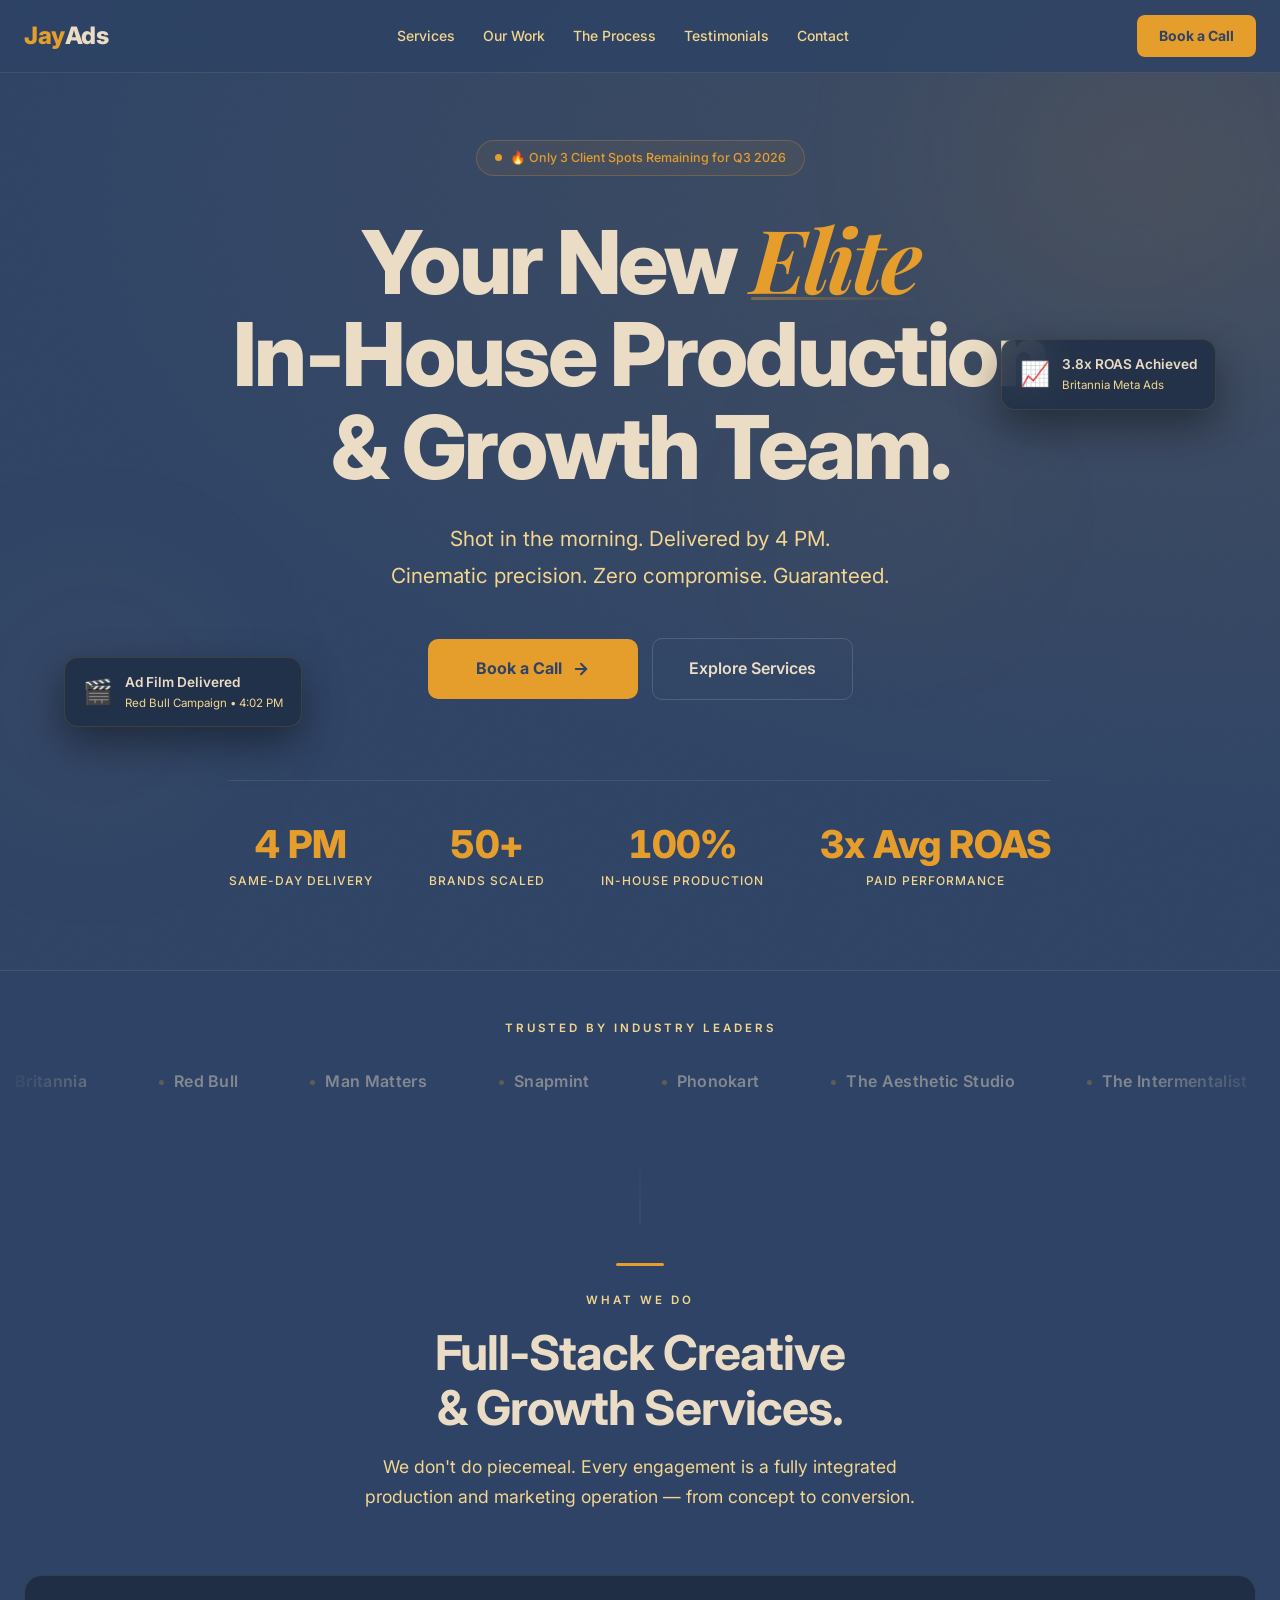
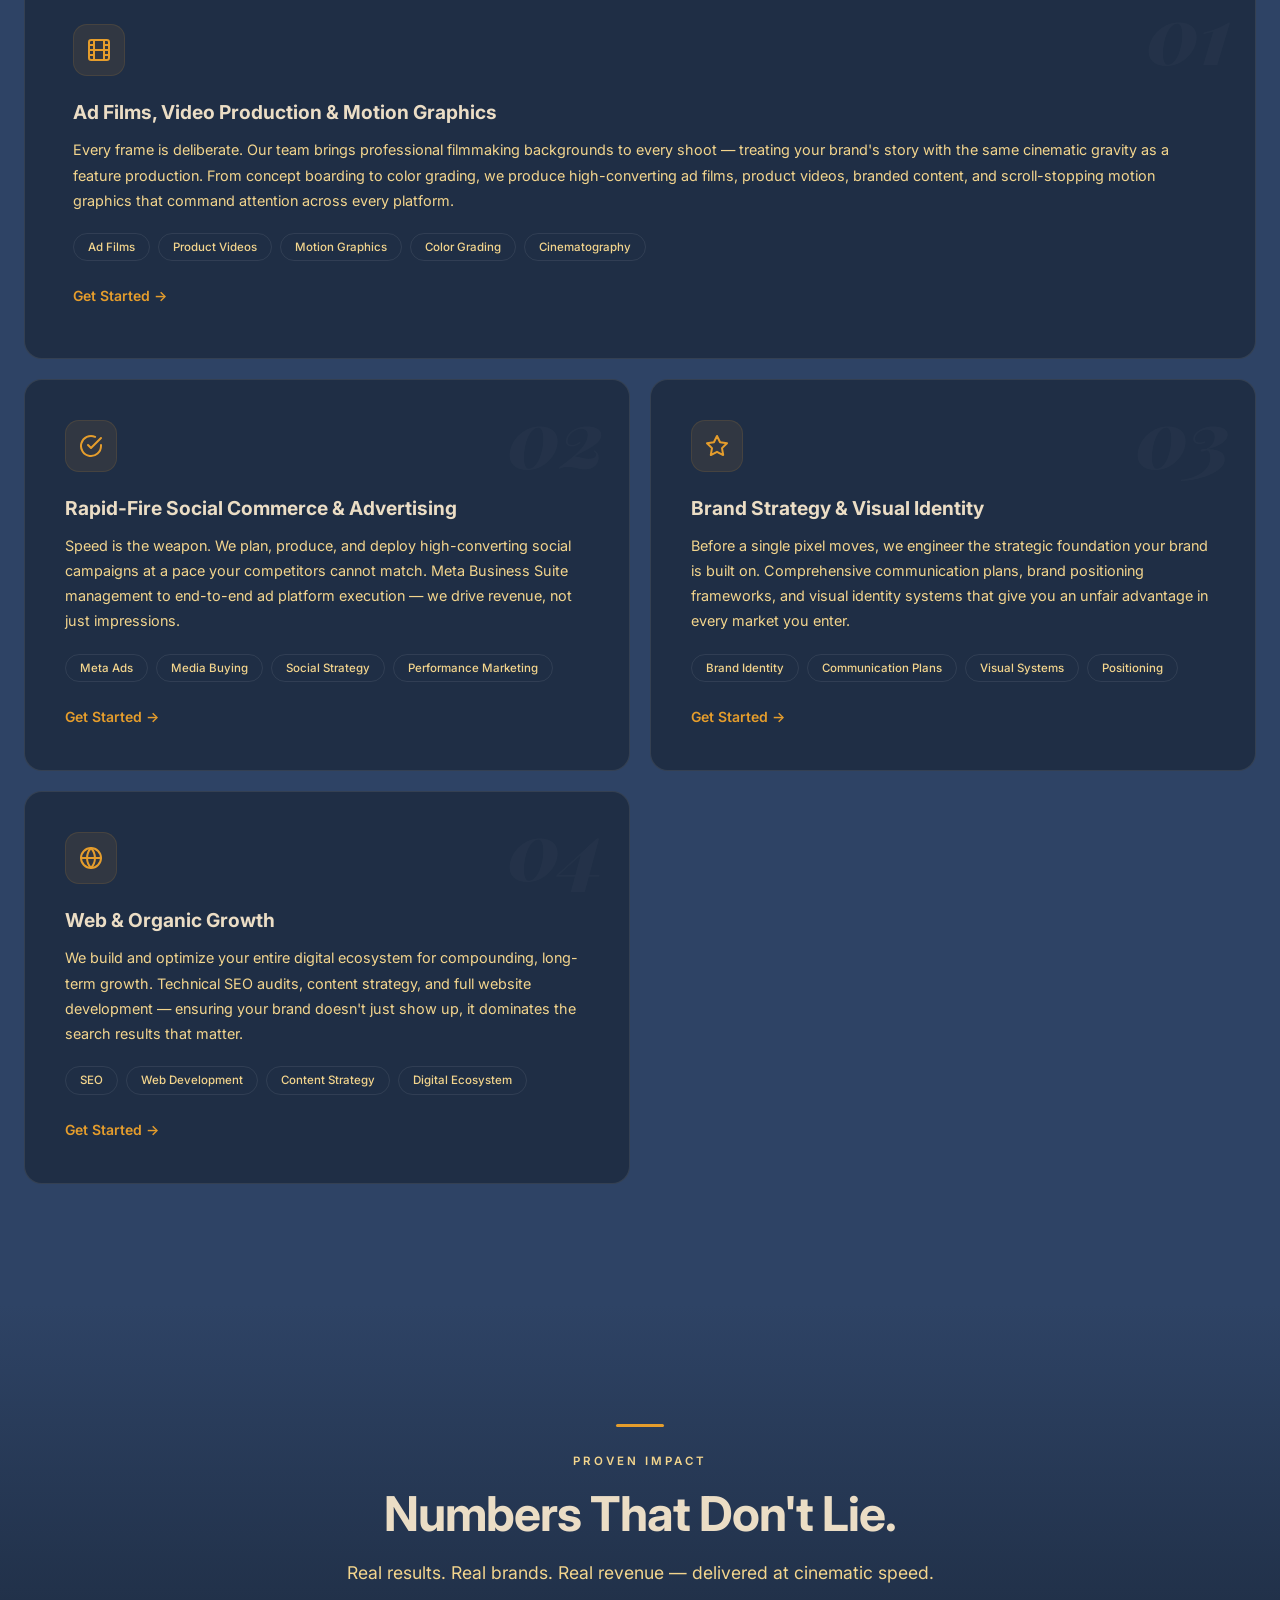
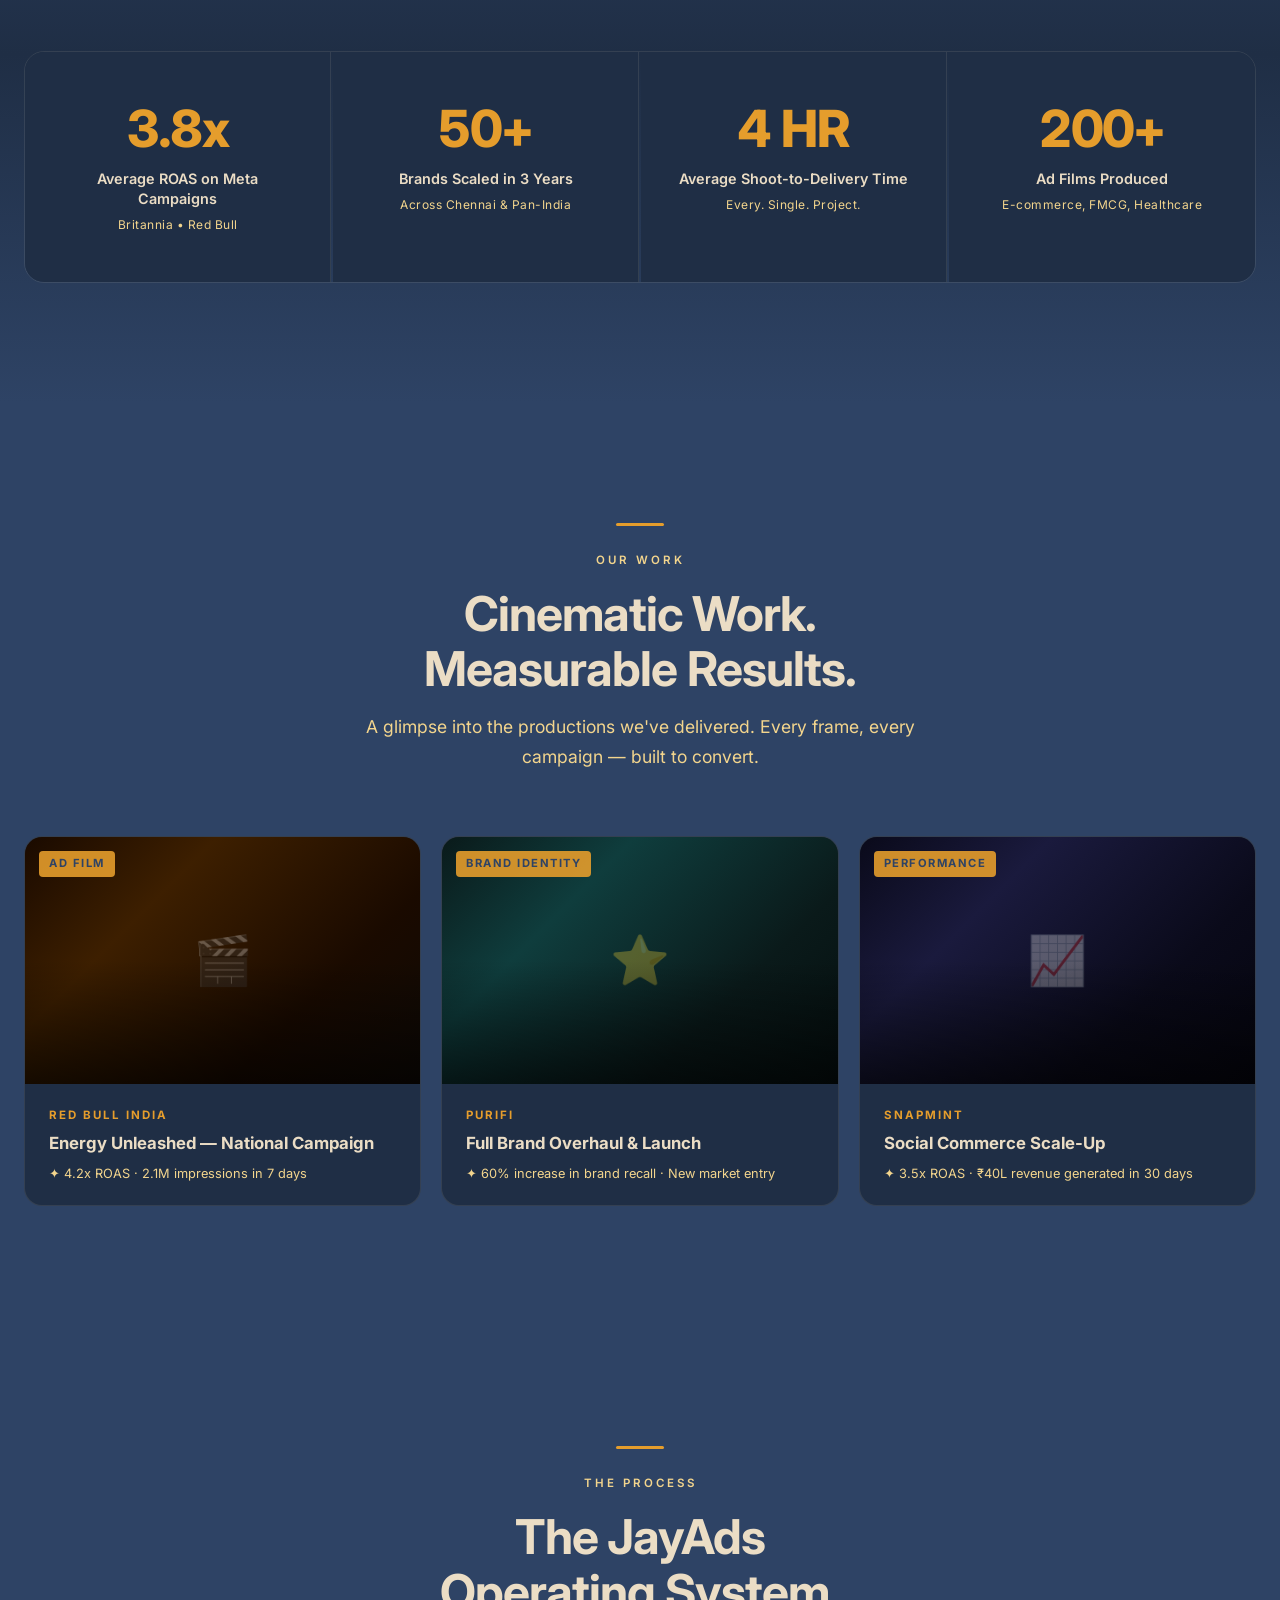
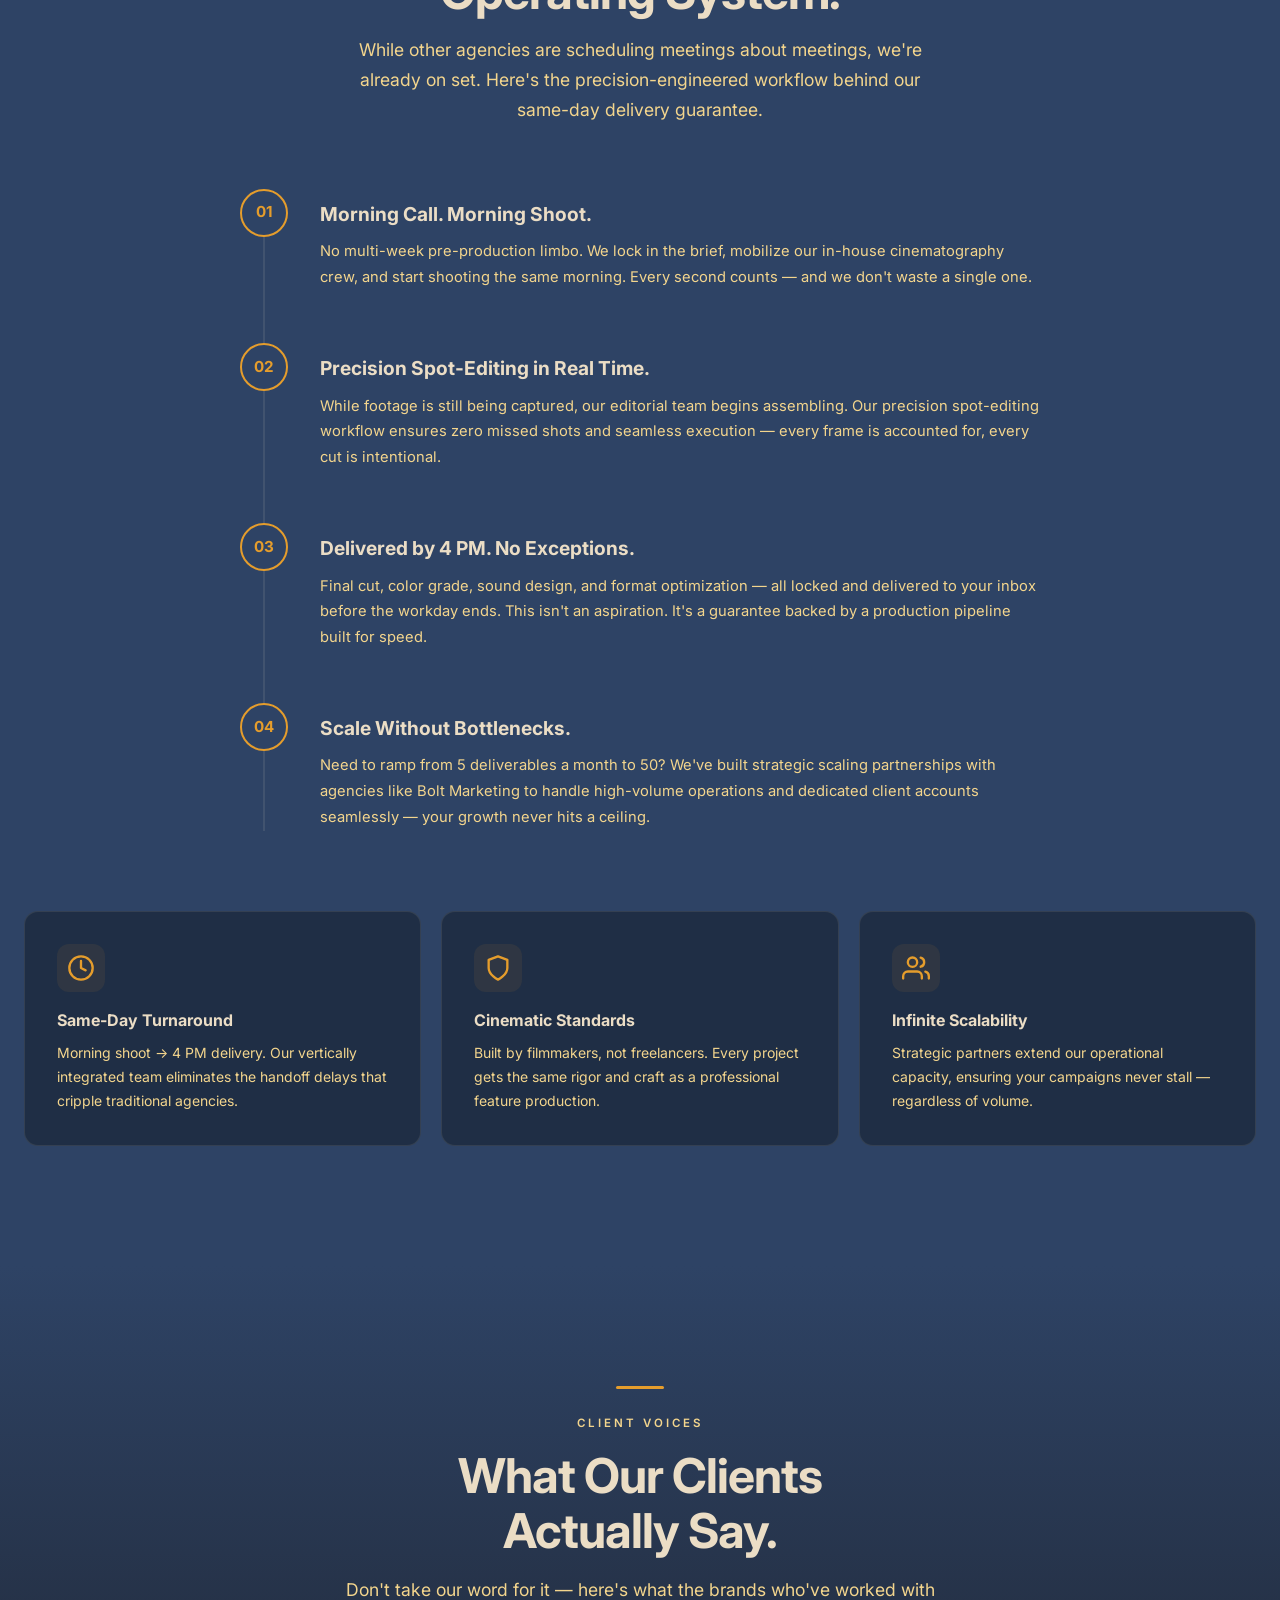
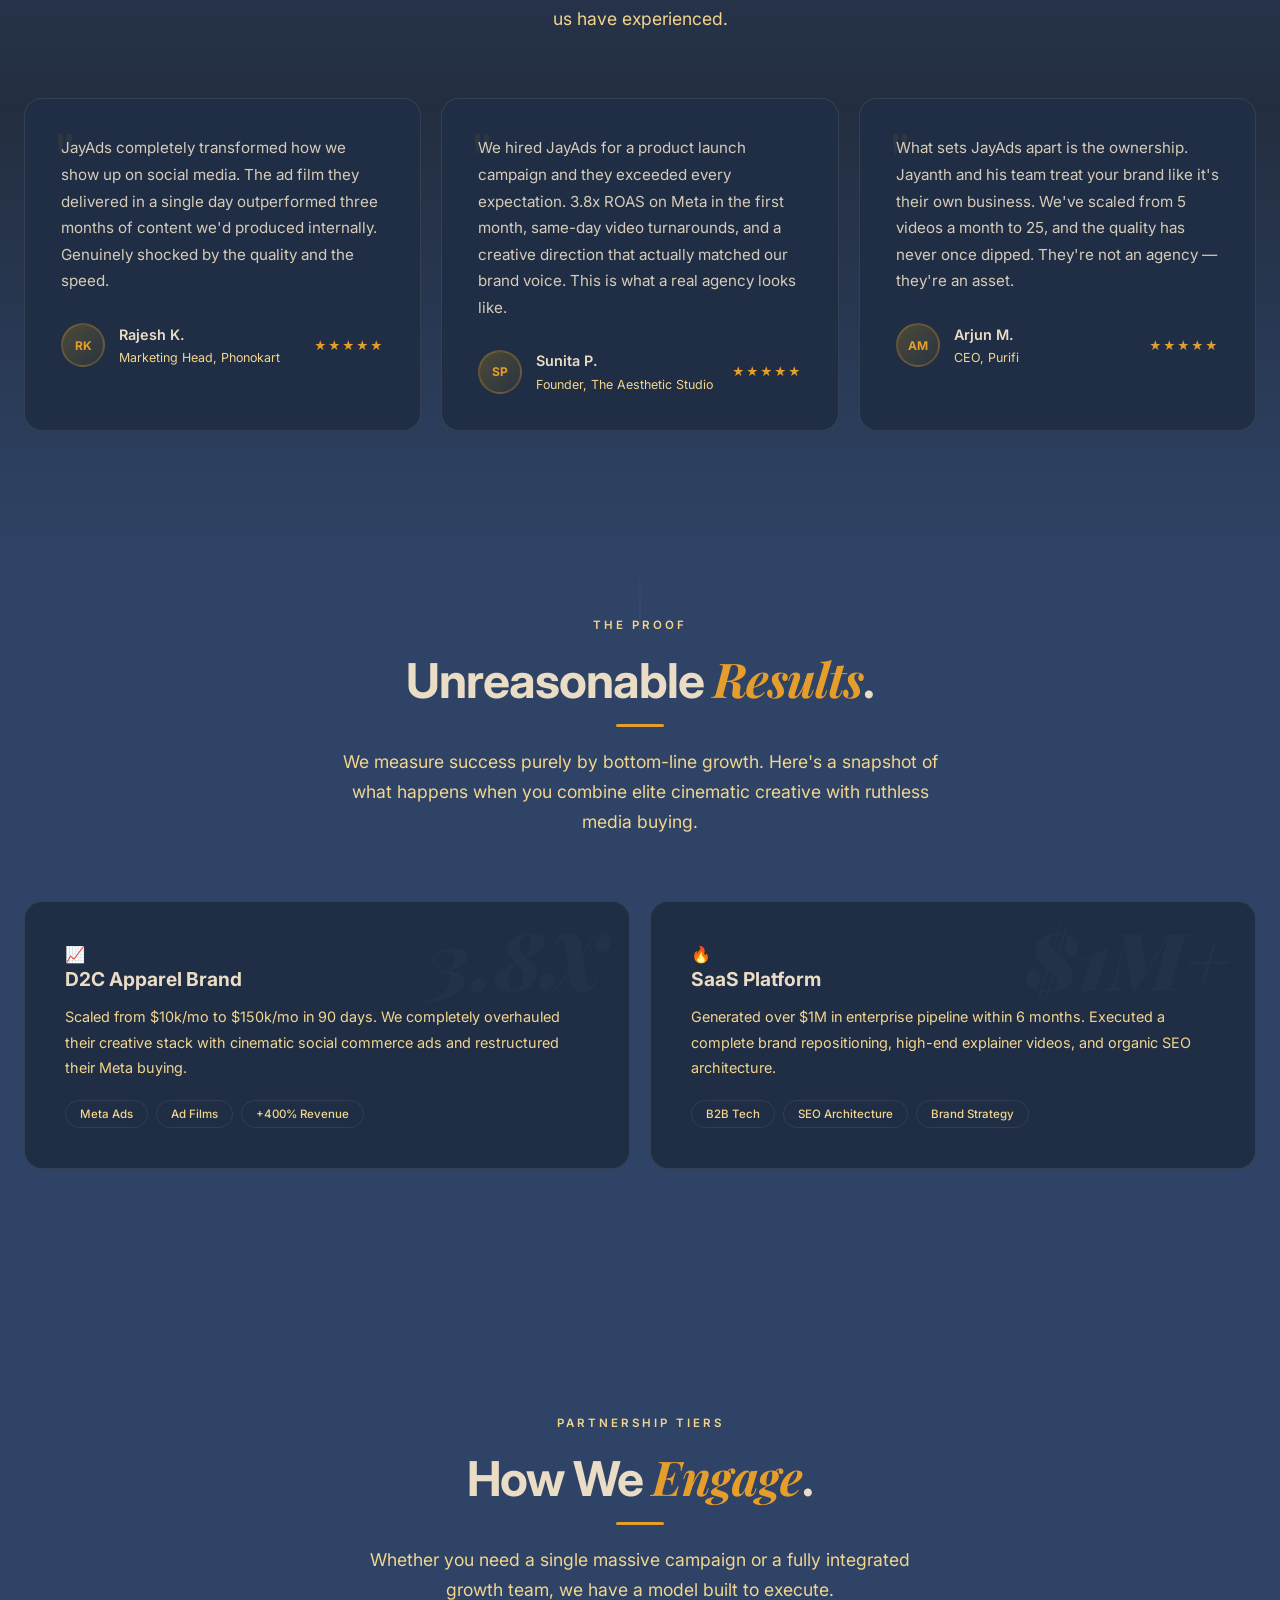
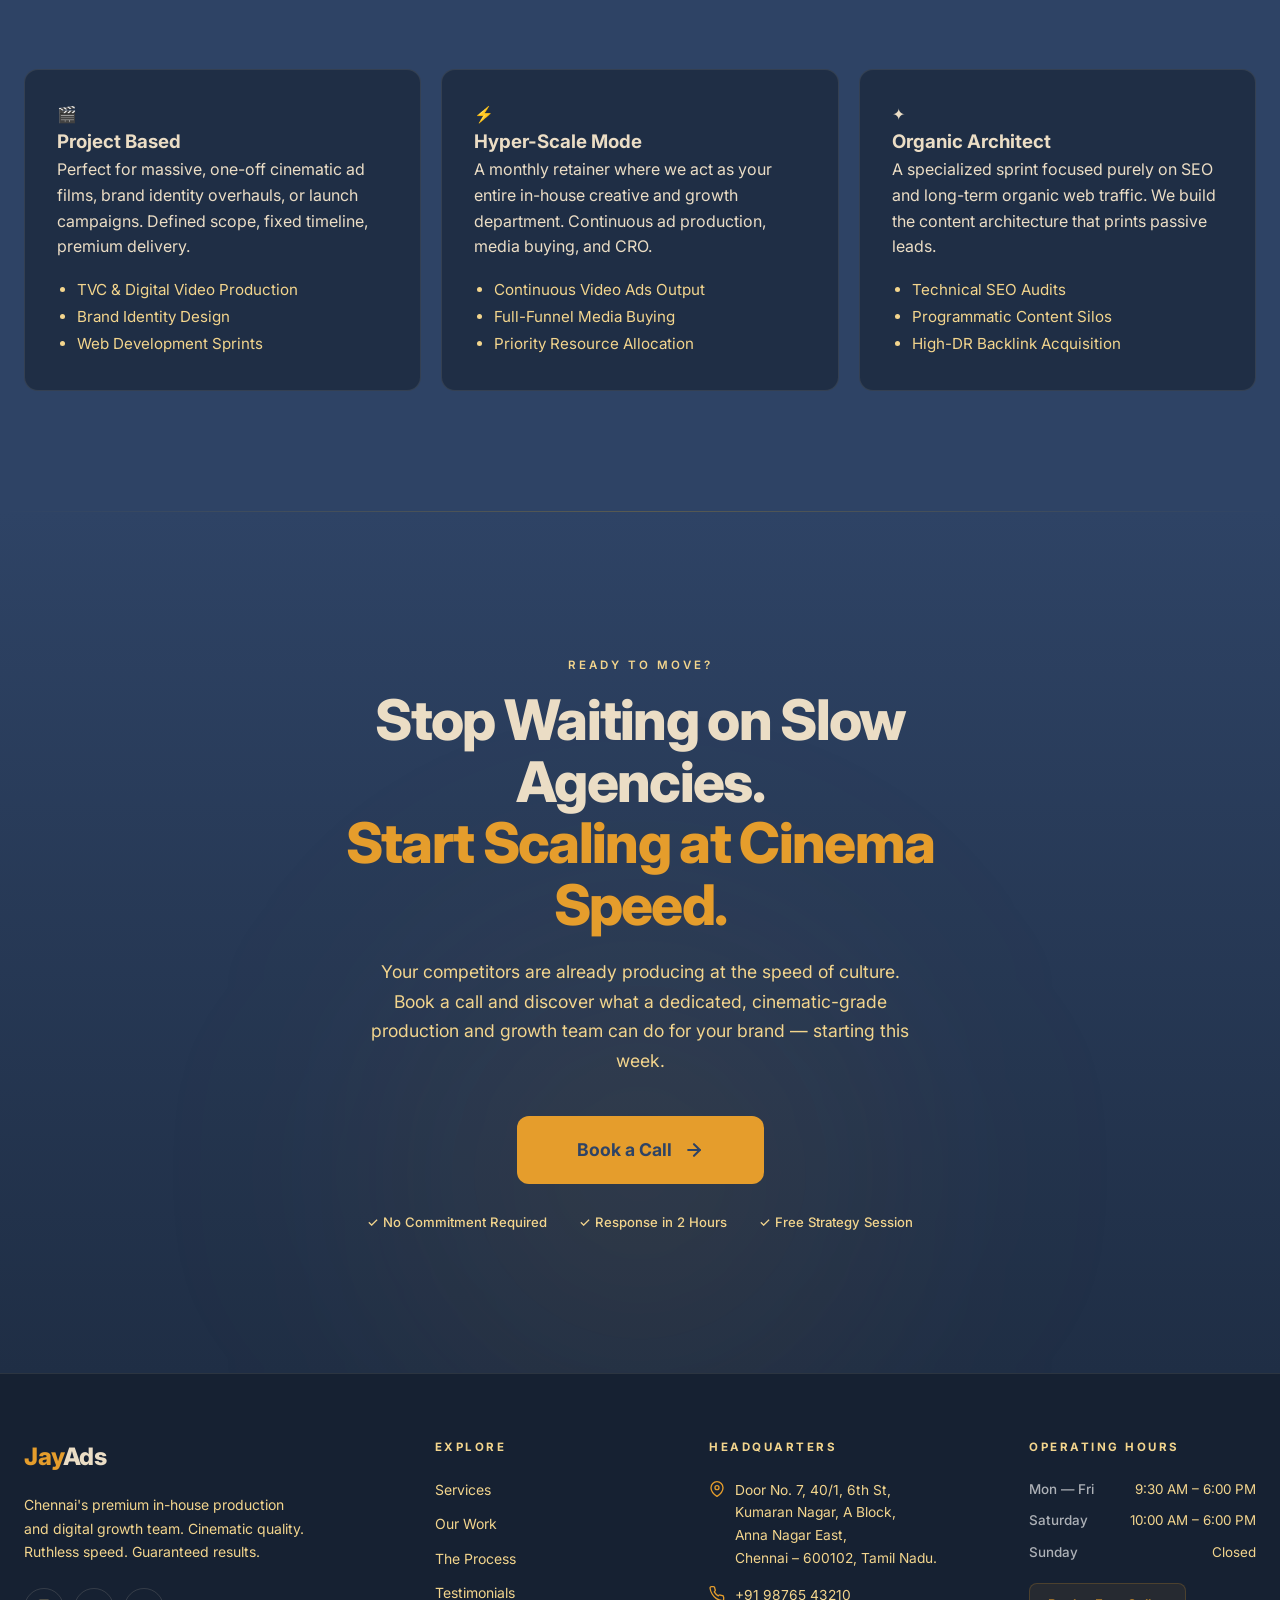
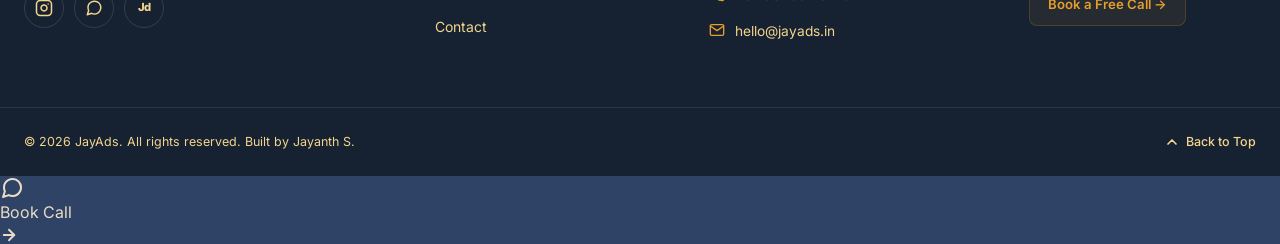
==== index.html @ 20c5f9bd "Initial commit of JayAds premium marketing agency website" ====
<!DOCTYPE html>
<html lang="en">
<head>
  <meta charset="UTF-8" />
  <meta name="viewport" content="width=device-width, initial-scale=1.0" />
  <title>JayAds — Your Elite In-House Production &amp; Growth Team | Chennai</title>
  <meta name="description" content="JayAds is Chennai's premium branding and digital marketing agency. Shot in the morning. Delivered by 4 PM. Cinematic ad films, social commerce, brand strategy &amp; web growth — all under one roof." />
  <meta name="keywords" content="JayAds, digital marketing agency Chennai, ad film production, brand strategy, social media marketing, video production, Jayanth S" />
  <meta name="author" content="JayAds — Jayanth S." />
  <meta property="og:title" content="JayAds — Your Elite In-House Production &amp; Growth Team" />
  <meta property="og:description" content="Cinematic ad films, social commerce campaigns, and full-stack brand growth. Shot in the morning. Delivered by 4 PM." />
  <meta property="og:type" content="website" />
  <meta name="twitter:card" content="summary_large_image" />
  <link rel="icon" type="image/png" href="favicon.png" />
  <link rel="preconnect" href="https://fonts.googleapis.com" />
  <link rel="preconnect" href="https://fonts.gstatic.com" crossorigin />
  <link href="https://fonts.googleapis.com/css2?family=Inter:wght@300;400;500;600;700;800;900&display=swap" rel="stylesheet" />
  <link rel="stylesheet" href="styles.css" />
</head>
<body>

  <!-- ═══════════════════════════════════════════════════ -->
  <!-- PRELOADER                                           -->
  <!-- ═══════════════════════════════════════════════════ -->
  <div class="preloader" id="preloader">
    <div class="preloader-inner">
      <div class="preloader-logo">
        <span class="logo-accent">Jay</span>Ads
      </div>
      <div class="preloader-bar">
        <div class="preloader-fill"></div>
      </div>
      <p class="preloader-text">Crafting Your Experience…</p>
    </div>
  </div>


  <!-- ═══════════════════════════════════════════════════ -->
  <!-- SCROLL PROGRESS BAR                                 -->
  <!-- ═══════════════════════════════════════════════════ -->
  <div class="scroll-progress" id="scroll-progress"></div>

  <!-- ═══════════════════════════════════════════════════ -->
  <!-- GLOBAL HEADER & NAVIGATION                         -->
  <!-- ═══════════════════════════════════════════════════ -->
  <header class="site-header" id="site-header">
    <div class="header-inner">
      <a href="#" class="logo" aria-label="JayAds Home">
        <span class="logo-accent">Jay</span>Ads
      </a>

      <nav class="nav-links" id="nav-links" role="navigation" aria-label="Main Navigation">
        <a href="#services" data-section="services">Services</a>
        <a href="#portfolio" data-section="portfolio">Our Work</a>
        <a href="#process" data-section="process">The Process</a>
        <a href="#testimonials" data-section="testimonials">Testimonials</a>
        <a href="#contact" data-section="contact">Contact</a>
      </nav>

      <button class="nav-cta desktop-only" id="nav-book-btn" aria-label="Book a Call">Book a Call</button>

      <button class="hamburger" id="hamburger" aria-label="Open Menu" aria-expanded="false">
        <span></span>
        <span></span>
        <span></span>
      </button>
    </div>

    <!-- Mobile Menu Overlay -->
    <div class="mobile-nav" id="mobile-nav">
      <a href="#services">Services</a>
      <a href="#portfolio">Our Work</a>
      <a href="#process">The Process</a>
      <a href="#testimonials">Testimonials</a>
      <a href="#contact">Contact</a>
      <button class="nav-cta mobile-book-btn" id="mobile-book-btn">Book a Call</button>
    </div>
  </header>

  <!-- ═══════════════════════════════════════════════════ -->
  <!-- HERO SECTION                                        -->
  <!-- ═══════════════════════════════════════════════════ -->
  <section class="hero" id="hero">
    <div class="hero-bg-mesh"></div>

    <!-- Animated floating orbs -->
    <div class="hero-orb hero-orb-1"></div>
    <div class="hero-orb hero-orb-2"></div>
    <div class="hero-orb hero-orb-3"></div>


    <div class="hero-content">
      <div class="hero-badge">
        <span class="badge-dot"></span>
        🔥 Only 3 Client Spots Remaining for Q3 2026
      </div>
      <h1 class="hero-headline">
        Your New <span class="accent word-reveal">Elite</span><br />
        In-House Production<br />
        &amp; Growth Team.
      </h1>
      <p class="hero-sub">
        Shot in the morning. Delivered by 4&nbsp;PM.<br />
        Cinematic precision. Zero compromise. Guaranteed.
      </p>
      <div class="hero-cta-group">
        <button class="btn-primary hero-book-btn" id="hero-book-btn" aria-label="Book a Call">
          Book a Call
          <svg width="18" height="18" viewBox="0 0 24 24" fill="none" stroke="currentColor" stroke-width="2.5" stroke-linecap="round" stroke-linejoin="round"><path d="M5 12h14"/><path d="m12 5 7 7-7 7"/></svg>
        </button>
        <a href="#services" class="btn-secondary">
          Explore Services
        </a>
      </div>
    </div>

    <!-- Decorative floating cards -->
    <div class="hero-float-card hero-float-card-1">
      <div class="float-card-icon">🎬</div>
      <div>
        <div class="float-card-title">Ad Film Delivered</div>
        <div class="float-card-sub">Red Bull Campaign • 4:02 PM</div>
      </div>
    </div>
    <div class="hero-float-card hero-float-card-2">
      <div class="float-card-icon">📈</div>
      <div>
        <div class="float-card-title">3.8x ROAS Achieved</div>
        <div class="float-card-sub">Britannia Meta Ads</div>
      </div>
    </div>

    <div class="hero-stats">
      <div class="hero-stat">
        <span class="stat-number" data-count="4" data-suffix=" PM">4 PM</span>
        <span class="stat-label">Same-Day Delivery</span>
      </div>
      <div class="hero-stat">
        <span class="stat-number" data-count="50" data-suffix="+">50+</span>
        <span class="stat-label">Brands Scaled</span>
      </div>
      <div class="hero-stat">
        <span class="stat-number" data-count="100" data-suffix="%">100%</span>
        <span class="stat-label">In-House Production</span>
      </div>
      <div class="hero-stat">
        <span class="stat-number" data-count="3" data-suffix="x Avg ROAS">3x Avg ROAS</span>
        <span class="stat-label">Paid Performance</span>
      </div>
    </div>
  </section>

  <!-- ═══════════════════════════════════════════════════ -->
  <!-- TRUSTED BY MARQUEE                                  -->
  <!-- ═══════════════════════════════════════════════════ -->
  <section class="marquee-section" id="work">
    <p class="section-label">Trusted by Industry Leaders</p>
    <div class="marquee-container">
      <div class="marquee-track">
        <span class="marquee-item"><span class="marquee-dot"></span> Britannia</span>
        <span class="marquee-item"><span class="marquee-dot"></span> Red Bull</span>
        <span class="marquee-item"><span class="marquee-dot"></span> Man Matters</span>
        <span class="marquee-item"><span class="marquee-dot"></span> Snapmint</span>
        <span class="marquee-item"><span class="marquee-dot"></span> Phonokart</span>
        <span class="marquee-item"><span class="marquee-dot"></span> The Aesthetic Studio</span>
        <span class="marquee-item"><span class="marquee-dot"></span> The Intermentalist</span>
        <span class="marquee-item"><span class="marquee-dot"></span> Purifi</span>
        <span class="marquee-item"><span class="marquee-dot"></span> Kannappa Memorial Hospital</span>
        <!-- Duplicate for seamless infinite scroll -->
        <span class="marquee-item"><span class="marquee-dot"></span> Britannia</span>
        <span class="marquee-item"><span class="marquee-dot"></span> Red Bull</span>
        <span class="marquee-item"><span class="marquee-dot"></span> Man Matters</span>
        <span class="marquee-item"><span class="marquee-dot"></span> Snapmint</span>
        <span class="marquee-item"><span class="marquee-dot"></span> Phonokart</span>
        <span class="marquee-item"><span class="marquee-dot"></span> The Aesthetic Studio</span>
        <span class="marquee-item"><span class="marquee-dot"></span> The Intermentalist</span>
        <span class="marquee-item"><span class="marquee-dot"></span> Purifi</span>
        <span class="marquee-item"><span class="marquee-dot"></span> Kannappa Memorial Hospital</span>
      </div>
    </div>
  </section>


  <!-- ═══════════════════════════════════════════════════ -->
  <!-- SERVICES GRID                                       -->
  <!-- ═══════════════════════════════════════════════════ -->
  <section class="services-section" id="services">
    <div class="container">
      <div class="section-header animate-on-scroll">
        <span class="heading-accent"></span>
        <p class="section-label">What We Do</p>
        <h2 class="section-heading">Full-Stack Creative<br />&amp; Growth Services.</h2>
        <p class="section-description">
          We don't do piecemeal. Every engagement is a fully integrated production and 
          marketing operation — from concept to conversion.
        </p>
      </div>

      <div class="services-grid">

        <!-- SERVICE 1 — Featured / Ad Films -->
        <div class="service-card featured animate-on-scroll" data-delay="1">
          <span class="card-number">01</span>
          <div class="service-icon" data-icon="film">
            <svg width="24" height="24" viewBox="0 0 24 24" fill="none" stroke="currentColor" stroke-width="2" stroke-linecap="round" stroke-linejoin="round"><rect x="2" y="2" width="20" height="20" rx="2.18" ry="2.18"/><line x1="7" y1="2" x2="7" y2="22"/><line x1="17" y1="2" x2="17" y2="22"/><line x1="2" y1="12" x2="22" y2="12"/><line x1="2" y1="7" x2="7" y2="7"/><line x1="2" y1="17" x2="7" y2="17"/><line x1="17" y1="17" x2="22" y2="17"/><line x1="17" y1="7" x2="22" y2="7"/></svg>
          </div>
          <h3 class="card-title">Ad Films, Video Production &amp; Motion Graphics</h3>
          <p class="card-description">
            Every frame is deliberate. Our team brings professional filmmaking backgrounds to every shoot — 
            treating your brand's story with the same cinematic gravity as a feature production. From concept 
            boarding to color grading, we produce high-converting ad films, product videos, branded content, 
            and scroll-stopping motion graphics that command attention across every platform.
          </p>
          <div class="card-tags">
            <span class="tag">Ad Films</span>
            <span class="tag">Product Videos</span>
            <span class="tag">Motion Graphics</span>
            <span class="tag">Color Grading</span>
            <span class="tag">Cinematography</span>
          </div>
          <a href="#" class="card-cta" id="service-1-cta" onclick="openModal(); return false;">Get Started →</a>
        </div>

        <!-- SERVICE 2 — Social Commerce -->
        <div class="service-card animate-on-scroll" data-delay="2">
          <span class="card-number">02</span>
          <div class="service-icon" data-icon="social">
            <svg width="24" height="24" viewBox="0 0 24 24" fill="none" stroke="currentColor" stroke-width="2" stroke-linecap="round" stroke-linejoin="round"><path d="M22 11.08V12a10 10 0 1 1-5.93-9.14"/><polyline points="22 4 12 14.01 9 11.01"/></svg>
          </div>
          <h3 class="card-title">Rapid-Fire Social Commerce &amp; Advertising</h3>
          <p class="card-description">
            Speed is the weapon. We plan, produce, and deploy high-converting social campaigns at a pace 
            your competitors cannot match. Meta Business Suite management to end-to-end ad platform 
            execution — we drive revenue, not just impressions.
          </p>
          <div class="card-tags">
            <span class="tag">Meta Ads</span>
            <span class="tag">Media Buying</span>
            <span class="tag">Social Strategy</span>
            <span class="tag">Performance Marketing</span>
          </div>
          <a href="#" class="card-cta" id="service-2-cta" onclick="openModal(); return false;">Get Started →</a>
        </div>

        <!-- SERVICE 3 — Brand Strategy -->
        <div class="service-card animate-on-scroll" data-delay="3">
          <span class="card-number">03</span>
          <div class="service-icon" data-icon="brand">
            <svg width="24" height="24" viewBox="0 0 24 24" fill="none" stroke="currentColor" stroke-width="2" stroke-linecap="round" stroke-linejoin="round"><polygon points="12 2 15.09 8.26 22 9.27 17 14.14 18.18 21.02 12 17.77 5.82 21.02 7 14.14 2 9.27 8.91 8.26 12 2"/></svg>
          </div>
          <h3 class="card-title">Brand Strategy &amp; Visual Identity</h3>
          <p class="card-description">
            Before a single pixel moves, we engineer the strategic foundation your brand is built on. 
            Comprehensive communication plans, brand positioning frameworks, and visual identity 
            systems that give you an unfair advantage in every market you enter.
          </p>
          <div class="card-tags">
            <span class="tag">Brand Identity</span>
            <span class="tag">Communication Plans</span>
            <span class="tag">Visual Systems</span>
            <span class="tag">Positioning</span>
          </div>
          <a href="#" class="card-cta" id="service-3-cta" onclick="openModal(); return false;">Get Started →</a>
        </div>

        <!-- SERVICE 4 — Web & SEO -->
        <div class="service-card animate-on-scroll" data-delay="4">
          <span class="card-number">04</span>
          <div class="service-icon" data-icon="web">
            <svg width="24" height="24" viewBox="0 0 24 24" fill="none" stroke="currentColor" stroke-width="2" stroke-linecap="round" stroke-linejoin="round"><circle cx="12" cy="12" r="10"/><line x1="2" y1="12" x2="22" y2="12"/><path d="M12 2a15.3 15.3 0 0 1 4 10 15.3 15.3 0 0 1-4 10 15.3 15.3 0 0 1-4-10 15.3 15.3 0 0 1 4-10z"/></svg>
          </div>
          <h3 class="card-title">Web &amp; Organic Growth</h3>
          <p class="card-description">
            We build and optimize your entire digital ecosystem for compounding, long-term growth. 
            Technical SEO audits, content strategy, and full website development — ensuring your 
            brand doesn't just show up, it dominates the search results that matter.
          </p>
          <div class="card-tags">
            <span class="tag">SEO</span>
            <span class="tag">Web Development</span>
            <span class="tag">Content Strategy</span>
            <span class="tag">Digital Ecosystem</span>
          </div>
          <a href="#" class="card-cta" id="service-4-cta" onclick="openModal(); return false;">Get Started →</a>
        </div>

      </div>
    </div>
  </section>

  <!-- ═══════════════════════════════════════════════════ -->
  <!-- RESULTS / IMPACT NUMBERS                           -->
  <!-- ═══════════════════════════════════════════════════ -->
  <section class="results-section" id="results">
    <div class="container">
      <div class="section-header animate-on-scroll">
        <span class="heading-accent"></span>
        <p class="section-label">Proven Impact</p>
        <h2 class="section-heading">Numbers That Don't Lie.</h2>
        <p class="section-description">Real results. Real brands. Real revenue — delivered at cinematic speed.</p>
      </div>
      <div class="results-grid">
        <div class="result-card animate-on-scroll" data-delay="1">
          <div class="result-number" data-count="3.8" data-suffix="x" data-decimal="1">3.8x</div>
          <div class="result-label">Average ROAS on Meta Campaigns</div>
          <div class="result-brand">Britannia • Red Bull</div>
        </div>
        <div class="result-card animate-on-scroll" data-delay="2">
          <div class="result-number" data-count="50" data-suffix="+">50+</div>
          <div class="result-label">Brands Scaled in 3 Years</div>
          <div class="result-brand">Across Chennai &amp; Pan-India</div>
        </div>
        <div class="result-card animate-on-scroll" data-delay="3">
          <div class="result-number" data-count="4" data-suffix=" HR">4 HR</div>
          <div class="result-label">Average Shoot-to-Delivery Time</div>
          <div class="result-brand">Every. Single. Project.</div>
        </div>
        <div class="result-card animate-on-scroll" data-delay="4">
          <div class="result-number" data-count="200" data-suffix="+">200+</div>
          <div class="result-label">Ad Films Produced</div>
          <div class="result-brand">E-commerce, FMCG, Healthcare</div>
        </div>
      </div>
    </div>
  </section>

  <!-- ═══════════════════════════════════════════════════ -->
  <!-- PORTFOLIO / OUR WORK                               -->
  <!-- ═══════════════════════════════════════════════════ -->
  <section class="portfolio-section" id="portfolio">
    <div class="container">
      <div class="section-header animate-on-scroll">
        <span class="heading-accent"></span>
        <p class="section-label">Our Work</p>
        <h2 class="section-heading">Cinematic Work.<br />Measurable Results.</h2>
        <p class="section-description">
          A glimpse into the productions we've delivered. Every frame, every campaign — built to convert.
        </p>
      </div>
      <div class="portfolio-grid">
        <div class="portfolio-card animate-on-scroll" data-delay="1">
          <div class="portfolio-thumb portfolio-thumb-1">
            <div class="portfolio-overlay">
              <span class="portfolio-play">▶</span>
            </div>
            <div class="portfolio-badge">Ad Film</div>
          </div>
          <div class="portfolio-info">
            <span class="portfolio-client">Red Bull India</span>
            <h3 class="portfolio-title">Energy Unleashed — National Campaign</h3>
            <p class="portfolio-result">✦ 4.2x ROAS · 2.1M impressions in 7 days</p>
          </div>
        </div>
        <div class="portfolio-card animate-on-scroll" data-delay="2">
          <div class="portfolio-thumb portfolio-thumb-2">
            <div class="portfolio-overlay">
              <span class="portfolio-play">▶</span>
            </div>
            <div class="portfolio-badge">Brand Identity</div>
          </div>
          <div class="portfolio-info">
            <span class="portfolio-client">Purifi</span>
            <h3 class="portfolio-title">Full Brand Overhaul &amp; Launch</h3>
            <p class="portfolio-result">✦ 60% increase in brand recall · New market entry</p>
          </div>
        </div>
        <div class="portfolio-card animate-on-scroll" data-delay="3">
          <div class="portfolio-thumb portfolio-thumb-3">
            <div class="portfolio-overlay">
              <span class="portfolio-play">▶</span>
            </div>
            <div class="portfolio-badge">Performance</div>
          </div>
          <div class="portfolio-info">
            <span class="portfolio-client">Snapmint</span>
            <h3 class="portfolio-title">Social Commerce Scale-Up</h3>
            <p class="portfolio-result">✦ 3.5x ROAS · ₹40L revenue generated in 30 days</p>
          </div>
        </div>
      </div>
    </div>
  </section>

  <!-- ═══════════════════════════════════════════════════ -->
  <!-- WORKFLOW / THE PROCESS & UNFAIR ADVANTAGE           -->
  <!-- ═══════════════════════════════════════════════════ -->
  <section class="process-section" id="process">
    <div class="container">
      <div class="section-header animate-on-scroll">
        <span class="heading-accent"></span>
        <p class="section-label">The Process</p>
        <h2 class="section-heading">The JayAds<br />Operating System.</h2>
        <p class="section-description">
          While other agencies are scheduling meetings about meetings, we're already on set. 
          Here's the precision-engineered workflow behind our same-day delivery guarantee.
        </p>
      </div>

      <div class="process-timeline">
        <!-- Step 1 -->
        <div class="process-step animate-on-scroll">
          <div class="step-number">01</div>
          <div class="step-content">
            <h3 class="step-title">Morning Call. Morning Shoot.</h3>
            <p class="step-description">
              No multi-week pre-production limbo. We lock in the brief, mobilize our in-house 
              cinematography crew, and start shooting the same morning. Every second counts — 
              and we don't waste a single one.
            </p>
          </div>
        </div>
        <!-- Step 2 -->
        <div class="process-step animate-on-scroll">
          <div class="step-number">02</div>
          <div class="step-content">
            <h3 class="step-title">Precision Spot-Editing in Real Time.</h3>
            <p class="step-description">
              While footage is still being captured, our editorial team begins assembling. 
              Our precision spot-editing workflow ensures zero missed shots and seamless execution — 
              every frame is accounted for, every cut is intentional.
            </p>
          </div>
        </div>
        <!-- Step 3 -->
        <div class="process-step animate-on-scroll">
          <div class="step-number">03</div>
          <div class="step-content">
            <h3 class="step-title">Delivered by 4 PM. No Exceptions.</h3>
            <p class="step-description">
              Final cut, color grade, sound design, and format optimization — all locked and 
              delivered to your inbox before the workday ends. This isn't an aspiration. 
              It's a guarantee backed by a production pipeline built for speed.
            </p>
          </div>
        </div>
        <!-- Step 4 -->
        <div class="process-step animate-on-scroll">
          <div class="step-number">04</div>
          <div class="step-content">
            <h3 class="step-title">Scale Without Bottlenecks.</h3>
            <p class="step-description">
              Need to ramp from 5 deliverables a month to 50? We've built strategic scaling 
              partnerships with agencies like Bolt Marketing to handle high-volume operations 
              and dedicated client accounts seamlessly — your growth never hits a ceiling.
            </p>
          </div>
        </div>
      </div>

      <!-- Advantage Cards -->
      <div class="advantage-grid">
        <div class="advantage-card animate-on-scroll" data-delay="1">
          <div class="advantage-icon">
            <svg width="28" height="28" viewBox="0 0 24 24" fill="none" stroke="currentColor" stroke-width="2" stroke-linecap="round" stroke-linejoin="round"><circle cx="12" cy="12" r="10"/><polyline points="12 6 12 12 16 14"/></svg>
          </div>
          <h4 class="advantage-title">Same-Day Turnaround</h4>
          <p class="advantage-desc">
            Morning shoot → 4 PM delivery. Our vertically integrated team eliminates 
            the handoff delays that cripple traditional agencies.
          </p>
        </div>
        <div class="advantage-card animate-on-scroll" data-delay="2">
          <div class="advantage-icon">
            <svg width="28" height="28" viewBox="0 0 24 24" fill="none" stroke="currentColor" stroke-width="2" stroke-linecap="round" stroke-linejoin="round"><path d="M12 22s8-4 8-10V5l-8-3-8 3v7c0 6 8 10 8 10z"/></svg>
          </div>
          <h4 class="advantage-title">Cinematic Standards</h4>
          <p class="advantage-desc">
            Built by filmmakers, not freelancers. Every project gets the same rigor 
            and craft as a professional feature production.
          </p>
        </div>
        <div class="advantage-card animate-on-scroll" data-delay="3">
          <div class="advantage-icon">
            <svg width="28" height="28" viewBox="0 0 24 24" fill="none" stroke="currentColor" stroke-width="2" stroke-linecap="round" stroke-linejoin="round"><path d="M17 21v-2a4 4 0 0 0-4-4H5a4 4 0 0 0-4 4v2"/><circle cx="9" cy="7" r="4"/><path d="M23 21v-2a4 4 0 0 0-3-3.87"/><path d="M16 3.13a4 4 0 0 1 0 7.75"/></svg>
          </div>
          <h4 class="advantage-title">Infinite Scalability</h4>
          <p class="advantage-desc">
            Strategic partners extend our operational capacity, 
            ensuring your campaigns never stall — regardless of volume.
          </p>
        </div>
      </div>
    </div>
  </section>

  <!-- ═══════════════════════════════════════════════════ -->
  <!-- TESTIMONIALS                                        -->
  <!-- ═══════════════════════════════════════════════════ -->
  <section class="testimonials-section" id="testimonials">
    <div class="container">
      <div class="section-header animate-on-scroll">
        <span class="heading-accent"></span>
        <p class="section-label">Client Voices</p>
        <h2 class="section-heading">What Our Clients<br />Actually Say.</h2>
        <p class="section-description">
          Don't take our word for it — here's what the brands who've worked with us have experienced.
        </p>
      </div>
      <div class="testimonials-grid">
        <div class="testimonial-card animate-on-scroll" data-delay="1">
          <div class="quote-mark">"</div>
          <p class="quote-text">
            JayAds completely transformed how we show up on social media. The ad film they delivered 
            in a single day outperformed three months of content we'd produced internally. 
            Genuinely shocked by the quality and the speed.
          </p>
          <div class="quote-author">
            <div class="author-avatar-placeholder">RK</div>
            <div>
              <div class="author-name">Rajesh K.</div>
              <div class="author-role">Marketing Head, Phonokart</div>
            </div>
            <div class="author-stars">★★★★★</div>
          </div>
        </div>
        <div class="testimonial-card animate-on-scroll" data-delay="2">
          <div class="quote-mark">"</div>
          <p class="quote-text">
            We hired JayAds for a product launch campaign and they exceeded every expectation. 
            3.8x ROAS on Meta in the first month, same-day video turnarounds, and a creative 
            direction that actually matched our brand voice. This is what a real agency looks like.
          </p>
          <div class="quote-author">
            <div class="author-avatar-placeholder">SP</div>
            <div>
              <div class="author-name">Sunita P.</div>
              <div class="author-role">Founder, The Aesthetic Studio</div>
            </div>
            <div class="author-stars">★★★★★</div>
          </div>
        </div>
        <div class="testimonial-card animate-on-scroll" data-delay="3">
          <div class="quote-mark">"</div>
          <p class="quote-text">
            What sets JayAds apart is the ownership. Jayanth and his team treat your brand like it's 
            their own business. We've scaled from 5 videos a month to 25, and the quality has 
            never once dipped. They're not an agency — they're an asset.
          </p>
          <div class="quote-author">
            <div class="author-avatar-placeholder">AM</div>
            <div>
              <div class="author-name">Arjun M.</div>
              <div class="author-role">CEO, Purifi</div>
            </div>
            <div class="author-stars">★★★★★</div>
          </div>
        </div>
      </div>
    </div>
  </section>

  
  <!-- ═══════════════════════════════════════════════════ -->
  <!-- SCALE EVIDENCE / RESULTS SECTION                    -->
  <!-- ═══════════════════════════════════════════════════ -->
  <section class="services-section" style="padding-top: 60px;">
    <div class="container">
      <div class="section-header animate-on-scroll">
        <span class="section-label">The Proof</span>
        <h2 class="section-heading">Unreasonable <span class="text-gold"><em>Results</em></span>.</h2>
        <div class="heading-accent"></div>
        <p class="section-description">
          We measure success purely by bottom-line growth. Here's a snapshot of what happens when you combine elite cinematic creative with ruthless media buying.
        </p>
      </div>

      <div class="services-grid">
        <!-- Case Study 1 -->
        <div class="service-card animate-on-scroll">
          <div class="card-icon">📈</div>
          <span class="card-number">3.8X</span>
          <h3 class="card-title">D2C Apparel Brand</h3>
          <p class="card-description">Scaled from $10k/mo to $150k/mo in 90 days. We completely overhauled their creative stack with cinematic social commerce ads and restructured their Meta buying.</p>
          <div class="card-tags">
            <span class="tag">Meta Ads</span>
            <span class="tag">Ad Films</span>
            <span class="tag">+400% Revenue</span>
          </div>
        </div>

        <!-- Case Study 2 -->
        <div class="service-card animate-on-scroll">
          <div class="card-icon">🔥</div>
          <span class="card-number">$1M+</span>
          <h3 class="card-title">SaaS Platform</h3>
          <p class="card-description">Generated over $1M in enterprise pipeline within 6 months. Executed a complete brand repositioning, high-end explainer videos, and organic SEO architecture.</p>
          <div class="card-tags">
            <span class="tag">B2B Tech</span>
            <span class="tag">SEO Architecture</span>
            <span class="tag">Brand Strategy</span>
          </div>
        </div>
      </div>
    </div>
  </section>

  <!-- ═══════════════════════════════════════════════════ -->
  <!-- ENGAGEMENT MODELS (HOW WE WORK)                     -->
  <!-- ═══════════════════════════════════════════════════ -->
  <section class="process-section" style="padding-bottom: 120px;">
    <div class="container">
      <div class="section-header animate-on-scroll">
        <span class="section-label">Partnership Tiers</span>
        <h2 class="section-heading">How We <span class="text-gold"><em>Engage</em></span>.</h2>
        <div class="heading-accent"></div>
        <p class="section-description">
          Whether you need a single massive campaign or a fully integrated growth team, we have a model built to execute.
        </p>
      </div>

      <div class="advantage-grid">
        <!-- Tier 1 -->
        <div class="advantage-card animate-on-scroll">
          <div class="adv-icon">🎬</div>
          <h3 class="adv-title">Project Based</h3>
          <p class="adv-desc">Perfect for massive, one-off cinematic ad films, brand identity overhauls, or launch campaigns. Defined scope, fixed timeline, premium delivery.</p>
          <ul style="color: var(--text-secondary); margin-top: 16px; list-style-type: disc; padding-left: 20px; font-size: 0.95rem; line-height: 1.8;">
            <li>TVC & Digital Video Production</li>
            <li>Brand Identity Design</li>
            <li>Web Development Sprints</li>
          </ul>
        </div>

        <!-- Tier 2 -->
        <div class="advantage-card animate-on-scroll">
          <div class="adv-icon">⚡</div>
          <h3 class="adv-title">Hyper-Scale Mode</h3>
          <p class="adv-desc">A monthly retainer where we act as your entire in-house creative and growth department. Continuous ad production, media buying, and CRO.</p>
          <ul style="color: var(--text-secondary); margin-top: 16px; list-style-type: disc; padding-left: 20px; font-size: 0.95rem; line-height: 1.8;">
            <li>Continuous Video Ads Output</li>
            <li>Full-Funnel Media Buying</li>
            <li>Priority Resource Allocation</li>
          </ul>
        </div>

        <!-- Tier 3 -->
        <div class="advantage-card animate-on-scroll">
          <div class="adv-icon">✦</div>
          <h3 class="adv-title">Organic Architect</h3>
          <p class="adv-desc">A specialized sprint focused purely on SEO and long-term organic web traffic. We build the content architecture that prints passive leads.</p>
          <ul style="color: var(--text-secondary); margin-top: 16px; list-style-type: disc; padding-left: 20px; font-size: 0.95rem; line-height: 1.8;">
            <li>Technical SEO Audits</li>
            <li>Programmatic Content Silos</li>
            <li>High-DR Backlink Acquisition</li>
          </ul>
        </div>
      </div>
    </div>
  </section>

<!-- ═══════════════════════════════════════════════════ -->
  <!-- FINAL CONVERSION CTA                                -->
  <!-- ═══════════════════════════════════════════════════ -->
  <section class="final-cta" id="final-cta">
    <div class="cta-bg-orb"></div>
    <div class="container final-cta-content animate-on-scroll">
      <p class="section-label">Ready to Move?</p>
      <h2 class="cta-headline">
        Stop Waiting on Slow Agencies.<br />
        <span class="text-gold">Start Scaling at Cinema Speed.</span>
      </h2>
      <p class="cta-description">
        Your competitors are already producing at the speed of culture. 
        Book a call and discover what a dedicated, cinematic-grade production 
        and growth team can do for your brand — starting this week.
      </p>
      <button class="btn-cta-large" id="cta-book-btn" aria-label="Book a Call">
        Book a Call
        <svg width="20" height="20" viewBox="0 0 24 24" fill="none" stroke="currentColor" stroke-width="2.5" stroke-linecap="round" stroke-linejoin="round"><path d="M5 12h14"/><path d="m12 5 7 7-7 7"/></svg>
      </button>
      <div class="cta-trust-badges">
        <span class="trust-badge">✓ No Commitment Required</span>
        <span class="trust-badge">✓ Response in 2 Hours</span>
        <span class="trust-badge">✓ Free Strategy Session</span>
      </div>
    </div>
  </section>

  <!-- ═══════════════════════════════════════════════════ -->
  <!-- FOOTER                                              -->
  <!-- ═══════════════════════════════════════════════════ -->
  <footer class="site-footer" id="contact">
    <div class="footer-main">
      <div class="container">
        <div class="footer-grid">

          <!-- Brand Column -->
          <div class="footer-column footer-brand">
            <a href="#" class="logo footer-logo">
              <span class="logo-accent">Jay</span>Ads
            </a>
            <p class="footer-about">
              Chennai's premium in-house production and digital growth team. 
              Cinematic quality. Ruthless speed. Guaranteed results.
            </p>
            <div class="social-icons">
              <a href="https://www.instagram.com/jayads_official/?hl=en" target="_blank" rel="noopener noreferrer" class="social-icon" aria-label="Instagram">
                <svg width="18" height="18" viewBox="0 0 24 24" fill="none" stroke="currentColor" stroke-width="2" stroke-linecap="round" stroke-linejoin="round"><rect x="2" y="2" width="20" height="20" rx="5" ry="5"/><path d="M16 11.37A4 4 0 1 1 12.63 8 4 4 0 0 1 16 11.37z"/><line x1="17.5" y1="6.5" x2="17.51" y2="6.5"/></svg>
              </a>
              <a href="https://wa.me/919876543210?text=Hi%20JayAds!%20I%20found%20you%20on%20your%20website%20and%20want%20to%20discuss%20a%20project." target="_blank" rel="noopener noreferrer" class="social-icon" aria-label="WhatsApp">
                <svg width="18" height="18" viewBox="0 0 24 24" fill="none" stroke="currentColor" stroke-width="2" stroke-linecap="round" stroke-linejoin="round"><path d="M21 11.5a8.38 8.38 0 0 1-.9 3.8 8.5 8.5 0 0 1-7.6 4.7 8.38 8.38 0 0 1-3.8-.9L3 21l1.9-5.7a8.38 8.38 0 0 1-.9-3.8 8.5 8.5 0 0 1 4.7-7.6 8.38 8.38 0 0 1 3.8-.9h.5a8.48 8.48 0 0 1 8 8v.5z"/></svg>
              </a>
              <a href="#" class="social-icon" aria-label="Justdial" title="Find us on Justdial">
                <span style="font-size:0.7rem;font-weight:800;letter-spacing:-0.5px;color:inherit;">Jd</span>
              </a>
            </div>
          </div>

          <!-- Quick Links -->
          <div class="footer-column">
            <h4 class="footer-heading">Explore</h4>
            <div class="footer-links">
              <a href="#services">Services</a>
              <a href="#portfolio">Our Work</a>
              <a href="#process">The Process</a>
              <a href="#testimonials">Testimonials</a>
              <a href="#contact">Contact</a>
            </div>
          </div>

          <!-- Contact / Headquarters -->
          <div class="footer-column">
            <h4 class="footer-heading">Headquarters</h4>
            <div class="footer-contact-info">
              <div class="contact-item">
                <svg class="contact-icon" width="16" height="16" viewBox="0 0 24 24" fill="none" stroke="currentColor" stroke-width="2" stroke-linecap="round" stroke-linejoin="round"><path d="M21 10c0 7-9 13-9 13s-9-6-9-13a9 9 0 0 1 18 0z"/><circle cx="12" cy="10" r="3"/></svg>
                <address style="font-style:normal;">
                  Door No. 7, 40/1, 6th St,<br />
                  Kumaran Nagar, A Block,<br />
                  Anna Nagar East,<br />
                  Chennai – 600102, Tamil Nadu.
                </address>
              </div>
              <div class="contact-item">
                <svg class="contact-icon" width="16" height="16" viewBox="0 0 24 24" fill="none" stroke="currentColor" stroke-width="2" stroke-linecap="round" stroke-linejoin="round"><path d="M22 16.92v3a2 2 0 0 1-2.18 2 19.79 19.79 0 0 1-8.63-3.07A19.5 19.5 0 0 1 4.69 12 19.79 19.79 0 0 1 1.61 3.37 2 2 0 0 1 3.6 1h3a2 2 0 0 1 2 1.72c.127.96.361 1.903.7 2.81a2 2 0 0 1-.45 2.11L7.91 8.91a16 16 0 0 0 6 6l.92-.92a2 2 0 0 1 2.11-.45c.907.339 1.85.573 2.81.7A2 2 0 0 1 21.73 16a2 2 0 0 1 .19.92z"/></svg>
                <a href="tel:+919876543210" style="color:inherit;">+91 98765 43210</a>
              </div>
              <div class="contact-item">
                <svg class="contact-icon" width="16" height="16" viewBox="0 0 24 24" fill="none" stroke="currentColor" stroke-width="2" stroke-linecap="round" stroke-linejoin="round"><path d="M4 4h16c1.1 0 2 .9 2 2v12c0 1.1-.9 2-2 2H4c-1.1 0-2-.9-2-2V6c0-1.1.9-2 2-2z"/><polyline points="22,6 12,13 2,6"/></svg>
                <a href="mailto:hello@jayads.in" style="color:inherit;">hello@jayads.in</a>
              </div>
            </div>
          </div>

          <!-- Hours -->
          <div class="footer-column">
            <h4 class="footer-heading">Operating Hours</h4>
            <div class="footer-hours">
              <div class="hours-row">
                <span class="day">Mon — Fri</span>
                <span class="time">9:30 AM – 6:00 PM</span>
              </div>
              <div class="hours-row">
                <span class="day">Saturday</span>
                <span class="time">10:00 AM – 6:00 PM</span>
              </div>
              <div class="hours-row">
                <span class="day">Sunday</span>
                <span class="time">Closed</span>
              </div>
            </div>
            <button class="footer-cta-btn" id="footer-cta-btn" aria-label="Book a Call">Book a Free Call →</button>
          </div>

        </div>
      </div>
    </div>

    <!-- Footer Bottom -->
    <div class="footer-bottom">
      <div class="footer-bottom-inner">
        <p class="footer-copyright">&copy; 2026 JayAds. All rights reserved. Built by Jayanth S.</p>
        <a href="#hero" class="back-to-top" aria-label="Back to top">
          <svg width="16" height="16" viewBox="0 0 24 24" fill="none" stroke="currentColor" stroke-width="2.5" stroke-linecap="round" stroke-linejoin="round"><path d="m18 15-6-6-6 6"/></svg>
          Back to Top
        </a>
      </div>
    </div>
  </footer>

  <!-- ═══════════════════════════════════════════════════ -->
  <!-- BOOK A CALL MODAL                                   -->
  <!-- ═══════════════════════════════════════════════════ -->
  <div class="modal-overlay" id="modal-overlay" role="dialog" aria-modal="true" aria-labelledby="modal-title">
    <div class="modal-card">
      <button class="modal-close" id="modal-close" aria-label="Close modal">
        <svg width="20" height="20" viewBox="0 0 24 24" fill="none" stroke="currentColor" stroke-width="2.5" stroke-linecap="round" stroke-linejoin="round"><line x1="18" y1="6" x2="6" y2="18"/><line x1="6" y1="6" x2="18" y2="18"/></svg>
      </button>

      <div class="modal-header">
        <div class="modal-logo"><span class="logo-accent">Jay</span>Ads</div>
        <h2 class="modal-title" id="modal-title">Book Your Free Strategy Call</h2>
        <p class="modal-subtitle">We'll respond within 2 hours. No fluff — just a direct conversation about your brand's potential.</p>
      </div>

      <!-- Success State -->
      <div class="modal-success" id="modal-success" style="display:none;">
        <div class="success-icon">✓</div>
        <h3 class="success-title">You're Booked In!</h3>
        <p class="success-text">We'll reach out within 2 hours to confirm your call time. Check your email for a confirmation.</p>
        <button class="btn-primary" onclick="closeModal();" style="margin-top:24px;">Close</button>
      </div>

            <!-- Form State -->
      <form class="modal-form" id="booking-form">
        <div class="form-group">
          <label for="booking-name" class="form-label">Full Name *</label>
          <input type="text" id="booking-name" class="form-input" placeholder="Jayanth S." required />
        </div>

        <div class="form-group">
          <label for="booking-email" class="form-label">Work Email *</label>
          <input type="email" id="booking-email" class="form-input" placeholder="jayanth@brand.com" required />
        </div>

        <div class="form-group">
          <label for="booking-company" class="form-label">Company / Brand Name</label>
          <input type="text" id="booking-company" class="form-input" placeholder="JayAds Ltd." />
        </div>

        <div class="form-group">
          <label for="booking-service" class="form-label">What do you need help with? *</label>
          <select id="booking-service" class="form-select" required>
            <option value="" disabled selected>Select a primary goal</option>
            <option value="ad-films">🎬 Ad Films &amp; Video Production</option>
            <option value="social-commerce">⚡ Social Commerce Ads (Same-Day Delivery)</option>
            <option value="branding">🏆 Brand Strategy &amp; Identity</option>
            <option value="organic-growth">✦ Web Design &amp; SEO Growth</option>
            <option value="other">🔥 All of the Above (Hyper-Scale Mode)</option>
          </select>
        </div>

        <div class="form-group">
          <label for="booking-message" class="form-label">Tell us about your project</label>
          <textarea id="booking-message" class="form-textarea" rows="3" placeholder="Briefly describe your product, target audience, or current bottlenecks..."></textarea>
        </div>

        <button type="submit" class="btn-primary form-submit-btn" id="form-submit-btn">
          Confirm Strategy Session →
        </button>
      </form>
    </div>
  </div>

  <!-- ═══════════════════════════════════════════════════ -->
  <!-- FLOATING ACTIONS & WIDGETS                          -->
  <!-- ═══════════════════════════════════════════════════ -->
  <!-- WhatsApp Widget -->
  <a href="https://wa.me/919876543210?text=Hi%20JayAds!%20I'm%20interested%20in%20scaling%20my%20brand%20with%20cinematic%20ad%20creative." 
     target="_blank" rel="noopener noreferrer" class="float-whatsapp" aria-label="Chat on WhatsApp">
    <svg width="24" height="24" viewBox="0 0 24 24" fill="none" stroke="currentColor" stroke-width="2" stroke-linecap="round" stroke-linejoin="round"><path d="M21 11.5a8.38 8.38 0 0 1-.9 3.8 8.5 8.5 0 0 1-7.6 4.7 8.38 8.38 0 0 1-3.8-.9L3 21l1.9-5.7a8.38 8.38 0 0 1-.9-3.8 8.5 8.5 0 0 1 4.7-7.6 8.38 8.38 0 0 1 3.8-.9h.5a8.48 8.48 0 0 1 8 8v.5z"/></svg>
  </a>

  <!-- Floating Call Booking CTA (Visible on scroll) -->
  <button class="float-booking" id="float-booking" aria-label="Quick Booking" onclick="openModal();">
    <span>Book Call</span>
    <svg width="18" height="18" viewBox="0 0 24 24" fill="none" stroke="currentColor" stroke-width="2.5" stroke-linecap="round" stroke-linejoin="round"><path d="M5 12h14"/><path d="m12 5 7 7-7 7"/></svg>
  </button>

  <!-- ═══════════════════════════════════════════════════ -->
  <!-- JAVASCRIPT ANIMATIONS & INTERACTIONS               -->
  <!-- ═══════════════════════════════════════════════════ -->
  <script>
    // PRELOADER
    window.addEventListener('load', () => {
      const preloader = document.getElementById('preloader');
      setTimeout(() => {
        preloader.classList.add('fade-out');
        document.body.classList.add('loaded');
        setTimeout(() => {
          preloader.style.display = 'none';
        }, 600);
      }, 800);
    });


    // SCROLL PROGRESS BAR
    window.addEventListener('scroll', () => {
      const scrollProgress = document.getElementById('scroll-progress');
      const scrollTop = window.scrollY || document.documentElement.scrollTop;
      const docHeight = document.documentElement.scrollHeight - document.documentElement.clientHeight;
      const scrollPercent = (scrollTop / docHeight) * 100;
      if (scrollProgress) {
        scrollProgress.style.width = scrollPercent + '%';
      }
      
      // Floating CTA visibility
      const floatBooking = document.getElementById('float-booking');
      if (floatBooking) {
        if (scrollTop > 400) {
          floatBooking.classList.add('visible');
        } else {
          floatBooking.classList.remove('visible');
        }
      }

      // Sticky Header Background change on scroll
      const siteHeader = document.getElementById('site-header');
      if (siteHeader) {
        if (scrollTop > 50) {
          siteHeader.classList.add('scrolled');
        } else {
          siteHeader.classList.remove('scrolled');
        }
      }
    });

    // MOBILE MENU
    const hamburger = document.getElementById('hamburger');
    const mobileNav = document.getElementById('mobile-nav');

    if (hamburger && mobileNav) {
      hamburger.addEventListener('click', () => {
        const expanded = hamburger.getAttribute('aria-expanded') === 'true';
        hamburger.setAttribute('aria-expanded', !expanded);
        hamburger.classList.toggle('active');
        mobileNav.classList.toggle('active');
        document.body.classList.toggle('no-scroll');
      });

      // Close menu on navigation click
      mobileNav.querySelectorAll('a').forEach(link => {
        link.addEventListener('click', () => {
          hamburger.setAttribute('aria-expanded', 'false');
          hamburger.classList.remove('active');
          mobileNav.classList.remove('active');
          document.body.classList.remove('no-scroll');
        });
      });
    }

    // BOOK A CALL MODAL
    const modalOverlay = document.getElementById('modal-overlay');
    const modalClose = document.getElementById('modal-close');
    const bookingForm = document.getElementById('booking-form');
    const modalSuccess = document.getElementById('modal-success');

    function openModal() {
      if (modalOverlay) {
        modalOverlay.classList.add('active');
        document.body.classList.add('no-scroll');
        // Reset form & state
        if (bookingForm) bookingForm.style.display = 'flex';
        if (modalSuccess) modalSuccess.style.display = 'none';
      }
    }

    function closeModal() {
      if (modalOverlay) {
        modalOverlay.classList.remove('active');
        document.body.classList.remove('no-scroll');
      }
    }

    if (modalClose) {
      modalClose.addEventListener('click', closeModal);
    }
    
    if (modalOverlay) {
      modalOverlay.addEventListener('click', (e) => {
        if (e.target === modalOverlay) closeModal();
      });
    }

    document.addEventListener('keydown', (e) => {
      if (e.key === 'Escape') closeModal();
    });

    // Attach modal events to all CTA buttons
    const bookButtons = document.querySelectorAll('.hero-book-btn, .mini-book-btn, #nav-book-btn, #mobile-book-btn, #cta-book-btn, #footer-cta-btn');
    bookButtons.forEach(btn => {
      btn.addEventListener('click', (e) => {
        e.preventDefault();
        openModal();
      });
    });

    // Form submission
    if (bookingForm) {
      bookingForm.addEventListener('submit', (e) => {
        e.preventDefault();
        const submitBtn = document.getElementById('form-submit-btn');
        if (submitBtn) {
          submitBtn.disabled = true;
          submitBtn.innerText = 'Reserving Spot...';
        }

        // Mock Submission timeout
        setTimeout(() => {
          if (bookingForm) bookingForm.style.display = 'none';
          if (modalSuccess) modalSuccess.style.display = 'flex';
          if (submitBtn) {
            submitBtn.disabled = false;
            submitBtn.innerText = 'Confirm Strategy Session →';
          }
        }, 1200);
      });
    }

    // SERVICES TABS FUNCTIONALITY
    const serviceTabBtns = document.querySelectorAll('.tab-btn');
    const servicePanels = document.querySelectorAll('.service-panel');

    serviceTabBtns.forEach(btn => {
      btn.addEventListener('click', () => {
        const targetTab = btn.getAttribute('data-tab');
        
        // Remove active class from all buttons and panels
        serviceTabBtns.forEach(b => b.classList.remove('active'));
        servicePanels.forEach(p => p.classList.remove('active'));
        
        // Set active class
        btn.classList.add('active');
        const targetPanel = document.getElementById(`panel-${targetTab}`);
        if (targetPanel) targetPanel.classList.add('active');
      });
    });

    // ANIMATE ON SCROLL (INTERSECTION OBSERVER)
    const animScrollElements = document.querySelectorAll('.animate-on-scroll');
    const scrollObserver = new IntersectionObserver((entries, observer) => {
      entries.forEach(entry => {
        if (entry.isIntersecting) {
          entry.target.classList.add('visible');
          observer.unobserve(entry.target);
        }
      });
    }, {
      threshold: 0.1,
      rootMargin: "0px 0px -50px 0px"
    });

    animScrollElements.forEach(el => scrollObserver.observe(el));

    // STATS COUNT-UP ANIMATION
    const statNumbers = document.querySelectorAll('.stat-number');
    const countObserver = new IntersectionObserver((entries, observer) => {
      entries.forEach(entry => {
        if (entry.isIntersecting) {
          const target = entry.target;
          const countTo = parseInt(target.getAttribute('data-count'), 10);
          const suffix = target.getAttribute('data-suffix') || '';
          let count = 0;
          const duration = 1500; // ms
          const stepTime = Math.max(Math.floor(duration / countTo), 15);
          
          const timer = setInterval(() => {
            count += Math.ceil(countTo / 20); // Increment
            if (count >= countTo) {
              target.innerText = countTo + suffix;
              clearInterval(timer);
            } else {
              target.innerText = count + suffix;
            }
          }, stepTime);
          
          observer.unobserve(target);
        }
      });
    }, { threshold: 0.5 });

    statNumbers.forEach(num => countObserver.observe(num));

    // DYNAMIC RADIAL GRADIENT SPOTLIGHT CARD EFFECT
    const spotCards = document.querySelectorAll('.advantage-card, .service-panel, .testimonial-card, .mega-dropdown');
    spotCards.forEach(card => {
      card.addEventListener('mousemove', (e) => {
        const rect = card.getBoundingClientRect();
        const x = e.clientX - rect.left;
        const y = e.clientY - rect.top;
        card.style.setProperty('--mouse-x', `${x}px`);
        card.style.setProperty('--mouse-y', `${y}px`);
      });
    });

    // DRAW TIMELINE PROCESS ANIMATION
    const processTimeline = document.querySelector('.process-timeline');
    if (processTimeline) {
      window.addEventListener('scroll', () => {
        const timelineRect = processTimeline.getBoundingClientRect();
        const windowHeight = window.innerHeight;
        
        // Calculate how much of the timeline is visible in viewport
        let percent = 0;
        if (timelineRect.top < windowHeight) {
          const distanceScrolled = windowHeight - timelineRect.top;
          percent = Math.min(100, Math.max(0, (distanceScrolled / (timelineRect.height + windowHeight * 0.2)) * 100));
        }
        processTimeline.style.setProperty('--timeline-progress', `${percent}%`);
      });
    }

  </script>
</body>
</html>
---- styles.css ----
/* ============================================================
   JayAds — Premium Branding & Digital Marketing Agency
   Production Stylesheet v2.0 — Superside-Inspired Edition
   Design System: Sharp & Authoritative Cinematic
   ============================================================ */

/* ─────────────────────────────────────────────
   0. GOOGLE FONT IMPORT
   ───────────────────────────────────────────── */
@import url('https://fonts.googleapis.com/css2?family=Inter:wght@300;400;500;600;700;800;900&family=Playfair+Display:ital,wght@0,700;0,800;1,700;1,800&display=swap');

/* ─────────────────────────────────────────────
   1. CSS CUSTOM PROPERTIES
   ───────────────────────────────────────────── */
:root {
  /* Core palette */
  --bg-primary:       #2E4365;
  --bg-surface:       #1F2E45;
  --bg-footer:        #162132;
  --text-primary:     #EBDDC5;
  --text-secondary:   #F3D58D;
  --accent-gold:      #E59D2C;
  --accent-gold-hover:#8A3B08;
  --border-subtle:    rgba(235, 221, 197, 0.10);
  --border-light:     rgba(235, 221, 197, 0.15);
  --gold-glow:        0 0 30px rgba(229, 157, 44, 0.3);
  --gold-glow-lg:     0 0 60px rgba(229, 157, 44, 0.35);

  /* Typography */
  --font-family:      'Inter', -apple-system, BlinkMacSystemFont, 'Segoe UI', sans-serif;
  --font-serif:       'Playfair Display', Georgia, serif;
  --fs-body:          16px;
  --lh-body:          1.6;

  /* Spacing */
  --container-max:    1360px;
  --section-py:       120px;
  --section-px:       24px;

  /* Transitions */
  --ease-smooth:      cubic-bezier(0.25, 0.46, 0.45, 0.94);
  --ease-bounce:      cubic-bezier(0.34, 1.56, 0.64, 1);
  --ease-out-expo:    cubic-bezier(0.16, 1, 0.3, 1);
  --transition-base:  0.4s cubic-bezier(0.25, 0.46, 0.45, 0.94);
}

/* ─────────────────────────────────────────────
   2. CSS RESET & GLOBALS
   ───────────────────────────────────────────── */
*, *::before, *::after {
  margin: 0;
  padding: 0;
  box-sizing: border-box;
}

html {
  scroll-behavior: smooth;
  font-size: var(--fs-body);
  -webkit-text-size-adjust: 100%;
  -webkit-font-smoothing: antialiased;
  -moz-osx-font-smoothing: grayscale;
}

body {
  background-color: var(--bg-primary);
  color: var(--text-primary);
  font-family: var(--font-family);
  font-size: 1rem;
  line-height: var(--lh-body);
  overflow-x: hidden;
  min-height: 100vh;
}

body:not(.loaded) { overflow: hidden; }

img, picture, video, canvas, svg { display: block; max-width: 100%; }
input, button, textarea, select { font: inherit; color: inherit; }
a { color: inherit; text-decoration: none; }
ul, ol { list-style: none; }
button { cursor: pointer; border: none; background: none; }

::selection { background-color: var(--accent-gold); color: var(--bg-primary); }
::-moz-selection { background-color: var(--accent-gold); color: var(--bg-primary); }

::-webkit-scrollbar { width: 6px; }
::-webkit-scrollbar-track { background: var(--bg-primary); }
::-webkit-scrollbar-thumb { background: var(--accent-gold); border-radius: 3px; }
::-webkit-scrollbar-thumb:hover { background: var(--accent-gold-hover); }
html { scrollbar-width: thin; scrollbar-color: var(--accent-gold) var(--bg-primary); }

/* ─────────────────────────────────────────────
   3. UTILITY CLASSES
   ───────────────────────────────────────────── */
.container {
  width: 100%;
  max-width: var(--container-max);
  margin-left: auto;
  margin-right: auto;
  padding-left: var(--section-px);
  padding-right: var(--section-px);
}

.section-label {
  display: inline-block;
  text-transform: uppercase;
  letter-spacing: 3px;
  font-size: 0.72rem;
  font-weight: 600;
  color: var(--text-secondary);
  margin-bottom: 16px;
}

.section-heading {
  font-size: clamp(2rem, 4vw, 3rem);
  font-weight: 700;
  letter-spacing: -0.02em;
  line-height: 1.15;
  margin-bottom: 16px;
}

.section-heading em {
  font-family: var(--font-serif);
  font-style: italic;
  color: var(--accent-gold);
}

.section-description {
  color: var(--text-secondary);
  font-size: clamp(1rem, 1.5vw, 1.1rem);
  max-width: 600px;
  line-height: 1.7;
}

.section-header {
  text-align: center;
  margin-bottom: 64px;
}

.section-header .section-description { margin-left: auto; margin-right: auto; }
.text-gold { color: var(--accent-gold); }

.heading-accent {
  display: block;
  width: 48px;
  height: 3px;
  background: var(--accent-gold);
  border-radius: 2px;
  margin-bottom: 20px;
}

.section-header .heading-accent { margin-left: auto; margin-right: auto; }

/* ─────────────────────────────────────────────
   4. PRELOADER
   ───────────────────────────────────────────── */
.preloader {
  position: fixed;
  inset: 0;
  z-index: 10000;
  background: var(--bg-primary);
  display: flex;
  align-items: center;
  justify-content: center;
  transition: opacity 0.6s ease, visibility 0.6s ease;
}

.preloader.fade-out { opacity: 0; visibility: hidden; }

.preloader-inner { text-align: center; }

.preloader-logo {
  font-size: 2.5rem;
  font-weight: 800;
  letter-spacing: -0.03em;
  margin-bottom: 32px;
  animation: preloaderPulse 1.5s ease-in-out infinite;
}

.preloader-bar {
  width: 200px;
  height: 2px;
  background: var(--border-subtle);
  border-radius: 1px;
  margin: 0 auto 16px;
  overflow: hidden;
}

.preloader-fill {
  height: 100%;
  background: var(--accent-gold);
  border-radius: 1px;
  animation: preloaderLoad 1.5s var(--ease-out-expo) forwards;
}

.preloader-text {
  font-size: 0.8rem;
  color: var(--text-secondary);
  letter-spacing: 2px;
  text-transform: uppercase;
}

@keyframes preloaderPulse {
  0%, 100% { opacity: 1; }
  50% { opacity: 0.5; }
}

@keyframes preloaderLoad {
  from { width: 0; }
  to { width: 100%; }
}

/* ─────────────────────────────────────────────
   6. SCROLL PROGRESS BAR
   ───────────────────────────────────────────── */
.scroll-progress {
  position: fixed;
  top: 0;
  left: 0;
  height: 2px;
  width: 0%;
  background: linear-gradient(90deg, var(--accent-gold), #FFD966);
  z-index: 10001;
  transition: width 0.1s linear;
  box-shadow: 0 0 8px rgba(229, 157, 44, 0.6);
}

/* ─────────────────────────────────────────────
   7. HEADER / NAVIGATION
   ───────────────────────────────────────────── */
.site-header {
  position: fixed;
  top: 0;
  left: 0;
  width: 100%;
  z-index: 1000;
  backdrop-filter: blur(24px);
  -webkit-backdrop-filter: blur(24px);
  background: rgba(46, 67, 101, 0.80);
  border-bottom: 1px solid var(--border-subtle);
  transition: background 0.4s ease, box-shadow 0.4s ease;
}

.site-header.scrolled {
  background: rgba(46, 67, 101, 0.96);
  box-shadow: 0 4px 40px rgba(0, 0, 0, 0.4);
}

.header-inner {
  display: flex;
  align-items: center;
  justify-content: space-between;
  max-width: var(--container-max);
  margin: 0 auto;
  padding: 0 var(--section-px);
  height: 72px;
}

/* Logo */
.logo {
  font-size: 1.5rem;
  font-weight: 800;
  letter-spacing: -0.02em;
  color: var(--text-primary);
  display: flex;
  align-items: center;
  flex-shrink: 0;
  view-transition-name: logo;
}

.logo .logo-accent { color: var(--accent-gold); }

/* Mega Dropdown */
.nav-item-dropdown {
  position: relative;
}

.mega-dropdown {
  position: absolute;
  top: 100%;
  left: 50%;
  transform: translateX(-50%) translateY(10px);
  width: 800px;
  background: rgba(31, 46, 69, 0.98);
  backdrop-filter: blur(20px);
  border: 1px solid var(--border-subtle);
  border-radius: 16px;
  padding: 32px;
  opacity: 0;
  visibility: hidden;
  transition: opacity 0.3s ease, visibility 0.3s ease, transform 0.3s ease;
  z-index: 1001;
  pointer-events: none;
  box-shadow: 0 20px 40px rgba(0, 0, 0, 0.3);
}

.nav-item-dropdown:hover .mega-dropdown {
  opacity: 1;
  visibility: visible;
  transform: translateX(-50%) translateY(0);
  pointer-events: auto;
}

.mega-dropdown-inner {
  display: flex;
  gap: 32px;
}

.mega-col-links {
  flex: 2;
  display: grid;
  grid-template-columns: 1fr 1fr;
  gap: 24px;
}

.mega-link-item {
  display: flex;
  align-items: flex-start;
  gap: 16px;
  padding: 16px;
  border-radius: 12px;
  transition: background 0.3s ease;
}

.mega-link-item:hover {
  background: rgba(235, 221, 197, 0.05);
}

.mega-link-icon {
  font-size: 1.5rem;
}

.mega-link-title {
  display: block;
  font-weight: 600;
  color: var(--text-primary);
  margin-bottom: 4px;
}

.mega-link-desc {
  display: block;
  font-size: 0.8rem;
  color: var(--text-secondary);
  line-height: 1.4;
}

.mega-col-featured {
  flex: 1;
  background: var(--bg-surface);
  border: 1px solid var(--border-subtle);
  border-radius: 12px;
  padding: 24px;
}

.featured-tag {
  display: inline-block;
  background: rgba(229, 157, 44, 0.15);
  color: var(--accent-gold);
  font-size: 0.75rem;
  font-weight: 700;
  padding: 4px 12px;
  border-radius: 4px;
  margin-bottom: 16px;
}

.mega-col-featured h4 {
  color: var(--text-primary);
  margin-bottom: 8px;
}

.mega-col-featured p {
  color: var(--text-secondary);
  font-size: 0.85rem;
  margin-bottom: 16px;
}

/* Desktop Navigation — Superside-style hover dots */
.nav-links {
  display: flex;
  align-items: center;
  gap: 4px;
}

.nav-links a {
  font-size: 0.875rem;
  font-weight: 500;
  color: var(--text-secondary);
  transition: color 0.3s ease;
  position: relative;
  padding: 6px 12px;
  display: flex;
  align-items: center;
  gap: 0;
  border-radius: 6px;
}

/* Superside-style: expanding dot + sliding underline */
.nav-links a::before {
  content: '';
  position: absolute;
  left: 8px;
  top: 50%;
  transform: translateY(-50%);
  width: 0;
  height: 4px;
  width: 4px;
  background: var(--accent-gold);
  border-radius: 50%;
  opacity: 0;
  transition: opacity 0.25s ease, left 0.25s var(--ease-smooth);
}

.nav-links a::after {
  content: '';
  position: absolute;
  bottom: 2px;
  left: 12px;
  width: 0;
  height: 1.5px;
  background: var(--accent-gold);
  border-radius: 1px;
  transition: width 0.35s var(--ease-smooth);
}

.nav-links a:hover,
.nav-links a.active {
  color: var(--text-primary);
}

.nav-links a:hover::after,
.nav-links a.active::after {
  width: calc(100% - 24px);
}

.nav-links a.active::before {
  opacity: 1;
}

/* CTA Button (header) */
.nav-cta {
  display: inline-flex;
  align-items: center;
  gap: 8px;
  background: var(--accent-gold);
  color: var(--bg-primary);
  font-weight: 700;
  font-size: 0.875rem;
  padding: 10px 22px;
  border-radius: 8px;
  transition: transform 0.3s var(--ease-smooth), box-shadow 0.3s ease, background 0.3s ease;
  flex-shrink: 0;
}

.nav-cta:hover {
  transform: scale(1.04);
  box-shadow: var(--gold-glow);
  background: var(--accent-gold-hover);
}

/* Hamburger */
.hamburger {
  display: none;
  flex-direction: column;
  justify-content: center;
  gap: 5px;
  width: 28px;
  height: 28px;
  cursor: pointer;
  z-index: 1100;
}

.hamburger span {
  display: block;
  width: 100%;
  height: 2px;
  background: var(--text-primary);
  border-radius: 2px;
  transition: transform 0.35s var(--ease-smooth), opacity 0.3s ease;
}

.hamburger.active span:nth-child(1) { transform: translateY(7px) rotate(45deg); }
.hamburger.active span:nth-child(2) { opacity: 0; transform: scaleX(0); }
.hamburger.active span:nth-child(3) { transform: translateY(-7px) rotate(-45deg); }

/* Mobile Navigation — slide from right */
.mobile-nav {
  display: none;
  position: fixed;
  top: 0;
  right: 0;
  bottom: 0;
  width: min(360px, 100vw);
  z-index: 1050;
  background: rgba(31, 46, 69, 0.98);
  backdrop-filter: blur(40px);
  -webkit-backdrop-filter: blur(40px);
  border-left: 1px solid var(--border-subtle);
  flex-direction: column;
  align-items: flex-start;
  justify-content: center;
  gap: 8px;
  padding: 32px;
  transform: translateX(100%);
  transition: transform 0.45s var(--ease-out-expo);
}

.mobile-nav.open { transform: translateX(0); }

.mobile-nav a {
  font-size: 1.5rem;
  font-weight: 600;
  color: var(--text-secondary);
  padding: 10px 0;
  width: 100%;
  border-bottom: 1px solid var(--border-subtle);
  transition: color 0.3s ease, padding-left 0.3s var(--ease-smooth);
}

.mobile-nav a:hover { color: var(--text-primary); padding-left: 8px; }

.mobile-nav .nav-cta {
  margin-top: 24px;
  width: 100%;
  justify-content: center;
  font-size: 1rem;
  padding: 16px 24px;
  border-radius: 10px;
}

/* ─────────────────────────────────────────────
   8. HERO SECTION
   ───────────────────────────────────────────── */
.hero {
  position: relative;
  min-height: 100vh;
  display: flex;
  flex-direction: column;
  align-items: center;
  justify-content: center;
  padding: 140px var(--section-px) 80px;
  overflow: hidden;
}

/* Animated gradient mesh background */
.hero::before {
  content: '';
  position: absolute;
  inset: 0;
  background:
    radial-gradient(ellipse 90% 60% at 50% 10%, rgba(229, 157, 44, 0.10) 0%, transparent 55%),
    radial-gradient(ellipse 60% 70% at 15% 85%, rgba(229, 157, 44, 0.05) 0%, transparent 50%),
    radial-gradient(ellipse 50% 50% at 85% 65%, rgba(229, 157, 44, 0.06) 0%, transparent 50%);
  background-size: 200% 200%;
  animation: gradientShift 18s ease-in-out infinite alternate;
  z-index: 0;
}

/* Noise grain texture — Superside-style */
.hero::after {
  content: '';
  position: absolute;
  inset: -50%;
  width: 200%;
  height: 200%;
  background-image: url("data:image/svg+xml,%3Csvg viewBox='0 0 512 512' xmlns='http://www.w3.org/2000/svg'%3E%3Cfilter id='noise'%3E%3CfeTurbulence type='fractalNoise' baseFrequency='0.65' numOctaves='3' stitchTiles='stitch'/%3E%3C/filter%3E%3Crect width='100%25' height='100%25' filter='url(%23noise)' opacity='0.08'/%3E%3C/svg%3E");
  background-repeat: repeat;
  background-size: 200px 200px;
  opacity: 0.35;
  animation: noiseShift 8s steps(10) infinite;
  pointer-events: none;
  z-index: 1;
}

/* Animated floating orbs */
.hero-orb {
  position: absolute;
  border-radius: 50%;
  filter: blur(80px);
  pointer-events: none;
  z-index: 0;
}

.hero-orb-1 {
  width: 500px;
  height: 500px;
  background: radial-gradient(circle, rgba(229, 157, 44, 0.08) 0%, transparent 70%);
  top: -100px;
  right: -100px;
  animation: orbFloat 12s ease-in-out infinite;
}

.hero-orb-2 {
  width: 350px;
  height: 350px;
  background: radial-gradient(circle, rgba(229, 157, 44, 0.05) 0%, transparent 70%);
  bottom: 100px;
  left: -80px;
  animation: orbFloat 16s ease-in-out infinite reverse;
}

.hero-orb-3 {
  width: 250px;
  height: 250px;
  background: radial-gradient(circle, rgba(229, 157, 44, 0.07) 0%, transparent 70%);
  top: 40%;
  left: 60%;
  animation: orbFloat 10s ease-in-out infinite 3s;
}


.hero-content {
  position: relative;
  z-index: 2;
  text-align: center;
  max-width: 960px;
  margin: 0 auto;
}

/* Badge / pill */
.hero-badge {
  display: inline-flex;
  align-items: center;
  gap: 8px;
  padding: 7px 18px;
  border-radius: 50px;
  border: 1px solid rgba(229, 157, 44, 0.25);
  background: rgba(229, 157, 44, 0.07);
  font-size: 0.78rem;
  font-weight: 500;
  color: var(--accent-gold);
  margin-bottom: 36px;
  animation: fadeInDown 0.8s 0.1s var(--ease-smooth) both;
  position: relative;
  overflow: hidden;
}

.hero-badge::after {
  content: '';
  position: absolute;
  inset: 0;
  background: linear-gradient(90deg, transparent, rgba(255,183,3,0.12), transparent);
  transform: translateX(-100%);
  animation: badgeShimmer 3s ease-in-out 2s infinite;
}

.badge-dot {
  width: 7px;
  height: 7px;
  background: var(--accent-gold);
  border-radius: 50%;
  animation: pulseGlow 2s ease-in-out infinite;
  flex-shrink: 0;
}

/* Hero headline — word reveal */
.hero-headline {
  font-size: clamp(2.8rem, 7vw, 5.5rem);
  font-weight: 800;
  letter-spacing: -0.03em;
  line-height: 1.05;
  margin-bottom: 28px;
  animation: fadeInUp 1s 0.2s var(--ease-smooth) both;
}

.hero-headline .accent {
  color: var(--accent-gold);
  font-family: var(--font-serif);
  font-style: italic;
  font-weight: 700;
  position: relative;
  display: inline-block;
}

.hero-headline .accent::after {
  content: '';
  position: absolute;
  bottom: 4px;
  left: 0;
  width: 100%;
  height: 3px;
  background: linear-gradient(90deg, var(--accent-gold), transparent);
  opacity: 0.4;
  border-radius: 2px;
}

/* Hero sub-headline */
.hero-sub {
  color: var(--text-secondary);
  font-size: clamp(1.05rem, 2vw, 1.3rem);
  font-weight: 400;
  max-width: 580px;
  margin: 0 auto 44px;
  line-height: 1.75;
  animation: fadeInUp 1s 0.4s var(--ease-smooth) both;
}

/* CTA group */
.hero-cta-group {
  display: flex;
  align-items: center;
  justify-content: center;
  gap: 14px;
  flex-wrap: wrap;
  animation: fadeInUp 1s 0.6s var(--ease-smooth) both;
}

.btn-primary {
  display: inline-flex;
  align-items: center;
  gap: 10px;
  background: var(--accent-gold);
  color: var(--bg-primary);
  font-weight: 700;
  font-size: 1rem;
  padding: 17px 48px;
  border-radius: 10px;
  transition: transform 0.3s var(--ease-smooth), box-shadow 0.4s ease, background 0.3s ease;
  position: relative;
  overflow: hidden;
}

.btn-primary::after {
  content: '';
  position: absolute;
  inset: 0;
  background: linear-gradient(135deg, rgba(255,255,255,0.15), transparent);
  opacity: 0;
  transition: opacity 0.3s ease;
}

.btn-primary:hover {
  transform: scale(1.04) translateY(-1px);
  box-shadow: var(--gold-glow-lg);
  background: var(--accent-gold-hover);
}

.btn-primary:hover::after { opacity: 1; }

/* Arrow animation — Superside dual-arrow */
.btn-arrow {
  display: inline-flex;
  position: relative;
  overflow: hidden;
  width: 18px;
  height: 18px;
}

.btn-arrow svg {
  position: absolute;
  transition: transform 0.3s var(--ease-smooth), opacity 0.3s ease;
}

.btn-arrow .arrow-enter {
  transform: translate(-6px, 6px);
  opacity: 0;
}

.btn-primary:hover .btn-arrow .arrow-exit { transform: translate(6px, -6px); opacity: 0; }
.btn-primary:hover .btn-arrow .arrow-enter { transform: translate(0, 0); opacity: 1; }

.btn-secondary {
  display: inline-flex;
  align-items: center;
  gap: 10px;
  background: transparent;
  color: var(--text-primary);
  font-weight: 600;
  font-size: 1rem;
  padding: 17px 36px;
  border-radius: 10px;
  border: 1px solid rgba(255, 255, 255, 0.15);
  transition: border-color 0.3s ease, background 0.3s ease, transform 0.3s var(--ease-smooth);
}

.btn-secondary:hover {
  border-color: rgba(255, 255, 255, 0.35);
  background: rgba(255, 255, 255, 0.04);
  transform: translateY(-2px);
}

/* Hero floating notification cards */
.hero-float-card {
  position: absolute;
  z-index: 3;
  display: flex;
  align-items: center;
  gap: 12px;
  padding: 14px 18px;
  background: rgba(31, 46, 69, 0.85);
  backdrop-filter: blur(20px);
  -webkit-backdrop-filter: blur(20px);
  border: 1px solid rgba(229, 157, 44, 0.15);
  border-radius: 14px;
  box-shadow: 0 16px 40px rgba(0,0,0,0.4);
  animation: fadeInUp 1s 1s var(--ease-smooth) both;
}

.hero-float-card-1 {
  left: 5%;
  bottom: 25%;
  animation: cardFloat 6s ease-in-out infinite, fadeInUp 1s 1s var(--ease-smooth) both;
}

.hero-float-card-2 {
  right: 5%;
  top: 35%;
  animation: cardFloat 7s ease-in-out infinite 1.5s, fadeInUp 1s 1.2s var(--ease-smooth) both;
}

.float-card-icon { font-size: 1.5rem; flex-shrink: 0; }

.float-card-title {
  font-size: 0.85rem;
  font-weight: 600;
  color: var(--text-primary);
  white-space: nowrap;
}

.float-card-sub {
  font-size: 0.72rem;
  color: var(--text-secondary);
  white-space: nowrap;
}

/* Hero stats */
.hero-stats {
  display: flex;
  align-items: center;
  justify-content: center;
  gap: 56px;
  margin-top: 80px;
  padding-top: 40px;
  border-top: 1px solid var(--border-subtle);
  animation: fadeInUp 1s 0.8s var(--ease-smooth) both;
  position: relative;
  z-index: 2;
}

.hero-stat { text-align: center; }

.stat-number {
  display: block;
  font-size: clamp(1.75rem, 3vw, 2.5rem);
  font-weight: 800;
  color: var(--accent-gold);
  letter-spacing: -0.02em;
  line-height: 1.2;
  font-variant-numeric: tabular-nums;
}

.stat-label {
  display: block;
  font-size: 0.75rem;
  font-weight: 500;
  color: var(--text-secondary);
  margin-top: 4px;
  text-transform: uppercase;
  letter-spacing: 1px;
}

/* ─────────────────────────────────────────────
   9. TRUSTED BY / MARQUEE
   ───────────────────────────────────────────── */
.marquee-section {
  padding: 48px 0;
  overflow: hidden;
  position: relative;
  border-top: 1px solid var(--border-subtle);
}

.marquee-section .section-label {
  text-align: center;
  display: block;
  margin-bottom: 32px;
}

.marquee-container {
  position: relative;
  overflow: hidden;
  width: 100%;
}

.marquee-container::before,
.marquee-container::after {
  content: '';
  position: absolute;
  top: 0;
  bottom: 0;
  width: 140px;
  z-index: 2;
  pointer-events: none;
}

.marquee-container::before { left: 0; background: linear-gradient(to right, var(--bg-primary), transparent); }
.marquee-container::after { right: 0; background: linear-gradient(to left, var(--bg-primary), transparent); }

.marquee-track {
  display: flex;
  align-items: center;
  gap: 72px;
  animation: marqueeScroll 28s linear infinite;
  width: max-content;
}

.marquee-track:hover { animation-play-state: paused; }

.marquee-item {
  flex-shrink: 0;
  white-space: nowrap;
  font-size: 1rem;
  font-weight: 600;
  color: var(--text-primary);
  opacity: 0.45;
  letter-spacing: 0.02em;
  transition: opacity 0.3s ease;
  display: flex;
  align-items: center;
  gap: 10px;
}

.marquee-item:hover { opacity: 0.85; }

.marquee-dot {
  width: 5px;
  height: 5px;
  background: var(--accent-gold);
  border-radius: 50%;
  opacity: 0.6;
  flex-shrink: 0;
}

/* ─────────────────────────────────────────────
   11. SERVICES SECTION
   ───────────────────────────────────────────── */
.services-section {
  padding: var(--section-py) 0;
  position: relative;
}

.services-section::before {
  content: '';
  position: absolute;
  top: 0;
  left: 50%;
  transform: translateX(-50%);
  width: 1px;
  height: 80px;
  background: linear-gradient(to bottom, transparent, var(--border-subtle));
}

.services-grid {
  display: grid;
  grid-template-columns: repeat(2, 1fr);
  gap: 20px;
}

.service-card {
  position: relative;
  background: var(--bg-surface);
  border: 1px solid var(--border-subtle);
  border-radius: 18px;
  padding: 40px;
  overflow: hidden;
  transition: border-color 0.4s ease, transform 0.4s var(--ease-smooth), box-shadow 0.4s ease;
}

/* Spotlight effect — follows mouse */
.service-card::after {
  content: '';
  position: absolute;
  inset: 0;
  background: radial-gradient(600px circle at var(--mouse-x, 50%) var(--mouse-y, 50%), rgba(255,183,3,0.05), transparent 40%);
  opacity: 0;
  transition: opacity 0.4s ease;
  pointer-events: none;
  border-radius: inherit;
}

.service-card:hover::after { opacity: 1; }

/* Shimmer sweep on hover */
.service-card::before {
  content: '';
  position: absolute;
  top: 0;
  left: -100%;
  width: 100%;
  height: 100%;
  background: linear-gradient(90deg, transparent, rgba(255,183,3,0.025), transparent);
  transition: left 0.8s ease;
  pointer-events: none;
}

.service-card:hover::before { left: 100%; }

.service-card:hover {
  border-color: rgba(229, 157, 44, 0.25);
  transform: translateY(-5px);
  box-shadow: 0 20px 60px rgba(0,0,0,0.3), 0 0 0 1px rgba(255,183,3,0.08);
}

.service-card.featured {
  grid-column: span 2;
  padding: 48px;
}

/* Card number watermark */
.card-number {
  position: absolute;
  top: 16px;
  right: 24px;
  font-size: 5rem;
  font-weight: 900;
  color: rgba(255, 255, 255, 0.025);
  line-height: 1;
  pointer-events: none;
  user-select: none;
  font-family: var(--font-serif);
  font-style: italic;
}

/* Card icon */
.service-icon {
  width: 52px;
  height: 52px;
  display: flex;
  align-items: center;
  justify-content: center;
  background: rgba(229, 157, 44, 0.09);
  border: 1px solid rgba(229, 157, 44, 0.12);
  border-radius: 14px;
  margin-bottom: 24px;
  color: var(--accent-gold);
  flex-shrink: 0;
  transition: background 0.3s ease, transform 0.4s var(--ease-bounce);
}

.service-card:hover .service-icon {
  background: rgba(229, 157, 44, 0.16);
  transform: scale(1.1) rotate(-3deg);
}

.card-title {
  font-size: 1.2rem;
  font-weight: 700;
  margin-bottom: 12px;
  color: var(--text-primary);
  line-height: 1.3;
}

.card-description {
  color: var(--text-secondary);
  font-size: 0.9rem;
  line-height: 1.75;
}

.card-tags {
  display: flex;
  flex-wrap: wrap;
  gap: 8px;
  margin-top: 20px;
}

.tag {
  display: inline-block;
  padding: 4px 14px;
  border-radius: 50px;
  border: 1px solid rgba(255, 255, 255, 0.08);
  font-size: 0.72rem;
  font-weight: 500;
  color: var(--text-secondary);
  transition: border-color 0.3s ease, color 0.3s ease, background 0.3s ease;
}

.service-card:hover .tag {
  border-color: rgba(229, 157, 44, 0.2);
  color: rgba(229, 157, 44, 0.7);
  background: rgba(229, 157, 44, 0.04);
}

/* Card CTA — Superside-style link hover */
.card-cta {
  display: inline-flex;
  align-items: center;
  gap: 6px;
  margin-top: 24px;
  font-size: 0.875rem;
  font-weight: 600;
  color: var(--accent-gold);
  position: relative;
  padding-bottom: 2px;
  transition: gap 0.3s var(--ease-smooth), opacity 0.3s ease;
}

.card-cta::after {
  content: '';
  position: absolute;
  bottom: 0;
  left: 0;
  width: 0;
  height: 1px;
  background: var(--accent-gold);
  transition: width 0.35s var(--ease-smooth);
}

.card-cta:hover { gap: 10px; }
.card-cta:hover::after { width: 100%; }

/* ─────────────────────────────────────────────
   12. RESULTS / IMPACT SECTION
   ───────────────────────────────────────────── */
.results-section {
  padding: var(--section-py) 0;
  position: relative;
  background: linear-gradient(to bottom, var(--bg-primary), var(--bg-surface), var(--bg-primary));
}

.results-grid {
  display: grid;
  grid-template-columns: repeat(4, 1fr);
  gap: 2px;
  border: 1px solid var(--border-subtle);
  border-radius: 20px;
  overflow: hidden;
}

.result-card {
  padding: 48px 36px;
  text-align: center;
  background: var(--bg-surface);
  border-right: 1px solid var(--border-subtle);
  transition: background 0.4s ease;
  position: relative;
  overflow: hidden;
}

.result-card:last-child { border-right: none; }

.result-card::before {
  content: '';
  position: absolute;
  inset: 0;
  background: radial-gradient(circle at 50% 100%, rgba(255,183,3,0.06), transparent 60%);
  opacity: 0;
  transition: opacity 0.4s ease;
}

.result-card:hover::before { opacity: 1; }

.result-number {
  font-size: clamp(2.5rem, 4vw, 3.5rem);
  font-weight: 800;
  color: var(--accent-gold);
  letter-spacing: -0.03em;
  line-height: 1.1;
  margin-bottom: 12px;
  font-variant-numeric: tabular-nums;
  animation-fill-mode: both;
}

.result-label {
  font-size: 0.9rem;
  font-weight: 600;
  color: var(--text-primary);
  margin-bottom: 6px;
  line-height: 1.4;
}

.result-brand {
  font-size: 0.75rem;
  color: var(--text-secondary);
  letter-spacing: 0.5px;
}

/* ─────────────────────────────────────────────
   13. PORTFOLIO SECTION
   ───────────────────────────────────────────── */
.portfolio-section {
  padding: var(--section-py) 0;
  position: relative;
}

.portfolio-grid {
  display: grid;
  grid-template-columns: repeat(3, 1fr);
  gap: 20px;
}

.portfolio-card {
  border-radius: 18px;
  overflow: hidden;
  background: var(--bg-surface);
  border: 1px solid var(--border-subtle);
  transition: border-color 0.4s ease, transform 0.4s var(--ease-smooth), box-shadow 0.4s ease;
  cursor: pointer;
}

.portfolio-card:hover {
  border-color: rgba(229, 157, 44, 0.2);
  transform: translateY(-6px);
  box-shadow: 0 24px 64px rgba(0,0,0,0.35);
}

.portfolio-thumb {
  position: relative;
  aspect-ratio: 16/10;
  overflow: hidden;
}

.portfolio-thumb-1 {
  background: linear-gradient(135deg, #1a0a00 0%, #3d1f00 30%, #1a0a00 70%, #0f0a05 100%);
}

.portfolio-thumb-1::before {
  content: '🎬';
  position: absolute;
  inset: 0;
  display: flex;
  align-items: center;
  justify-content: center;
  font-size: 3rem;
  opacity: 0.3;
}

.portfolio-thumb-2 {
  background: linear-gradient(135deg, #0a1a1a 0%, #0f3d3d 30%, #0a1a1a 70%, #050f0f 100%);
}

.portfolio-thumb-2::before {
  content: '⭐';
  position: absolute;
  inset: 0;
  display: flex;
  align-items: center;
  justify-content: center;
  font-size: 3rem;
  opacity: 0.3;
}

.portfolio-thumb-3 {
  background: linear-gradient(135deg, #0a0a1a 0%, #1a1a3d 30%, #0a0a1a 70%, #05050f 100%);
}

.portfolio-thumb-3::before {
  content: '📈';
  position: absolute;
  inset: 0;
  display: flex;
  align-items: center;
  justify-content: center;
  font-size: 3rem;
  opacity: 0.3;
}

/* Fake video grid overlay — cinematic feel */
.portfolio-thumb::after {
  content: '';
  position: absolute;
  inset: 0;
  background: linear-gradient(to bottom, transparent 50%, rgba(0,0,0,0.6) 100%);
}

.portfolio-overlay {
  position: absolute;
  inset: 0;
  background: rgba(0,0,0,0.5);
  display: flex;
  align-items: center;
  justify-content: center;
  opacity: 0;
  transition: opacity 0.4s ease;
  z-index: 2;
}

.portfolio-card:hover .portfolio-overlay { opacity: 1; }

.portfolio-play {
  width: 56px;
  height: 56px;
  background: var(--accent-gold);
  color: var(--bg-primary);
  border-radius: 50%;
  display: flex;
  align-items: center;
  justify-content: center;
  font-size: 1rem;
  transform: scale(0.8);
  transition: transform 0.3s var(--ease-bounce);
}

.portfolio-card:hover .portfolio-play { transform: scale(1); }

.portfolio-badge {
  position: absolute;
  top: 14px;
  left: 14px;
  z-index: 3;
  background: rgba(229, 157, 44, 0.9);
  color: var(--bg-primary);
  font-size: 0.7rem;
  font-weight: 700;
  text-transform: uppercase;
  letter-spacing: 1.5px;
  padding: 4px 10px;
  border-radius: 4px;
}

.portfolio-info {
  padding: 22px 24px;
}

.portfolio-client {
  font-size: 0.72rem;
  font-weight: 700;
  text-transform: uppercase;
  letter-spacing: 2px;
  color: var(--accent-gold);
  display: block;
  margin-bottom: 8px;
}

.portfolio-title {
  font-size: 1.05rem;
  font-weight: 700;
  color: var(--text-primary);
  margin-bottom: 8px;
  line-height: 1.4;
}

.portfolio-result {
  font-size: 0.8rem;
  color: var(--text-secondary);
  line-height: 1.5;
}

/* ─────────────────────────────────────────────
   14. PROCESS SECTION
   ───────────────────────────────────────────── */
.process-section {
  padding: var(--section-py) 0;
  position: relative;
}

.process-timeline {
  position: relative;
  max-width: 800px;
  margin: 0 auto 80px;
}

.process-timeline::before {
  content: '';
  position: absolute;
  top: 0;
  left: 23px;
  bottom: 0;
  width: 2px;
  background: var(--border-subtle);
}

/* Animated draw line */
.process-timeline::after {
  content: '';
  position: absolute;
  top: 0;
  left: 23px;
  width: 2px;
  height: 0;
  background: linear-gradient(to bottom, var(--accent-gold), rgba(255,183,3,0.3));
  transition: height 1.5s var(--ease-out-expo);
}

.process-timeline.line-active::after { height: 100%; }

.process-step {
  display: flex;
  gap: 32px;
  padding-bottom: 52px;
  position: relative;
}

.process-step:last-child { padding-bottom: 0; }

.step-number {
  width: 48px;
  height: 48px;
  min-width: 48px;
  display: flex;
  align-items: center;
  justify-content: center;
  border: 2px solid var(--accent-gold);
  border-radius: 50%;
  font-size: 0.95rem;
  font-weight: 700;
  color: var(--accent-gold);
  background: var(--bg-primary);
  position: relative;
  z-index: 1;
  transition: background 0.4s ease, color 0.4s ease, box-shadow 0.4s ease, transform 0.3s var(--ease-bounce);
}

.process-step:hover .step-number {
  background: var(--accent-gold);
  color: var(--bg-primary);
  box-shadow: var(--gold-glow);
  transform: scale(1.08);
}

.step-content { padding-top: 10px; }

.step-title {
  font-size: 1.2rem;
  font-weight: 700;
  margin-bottom: 10px;
  color: var(--text-primary);
  transition: transform 0.3s var(--ease-smooth);
}

.process-step:hover .step-title { transform: translateX(6px); }

.step-description {
  color: var(--text-secondary);
  font-size: 0.92rem;
  line-height: 1.75;
}

/* Advantages grid */
.advantage-grid {
  display: grid;
  grid-template-columns: repeat(3, 1fr);
  gap: 20px;
}

.advantage-card {
  background: var(--bg-surface);
  border: 1px solid var(--border-subtle);
  border-radius: 14px;
  padding: 32px;
  transition: border-color 0.4s ease, transform 0.4s var(--ease-smooth);
  position: relative;
  overflow: hidden;
}

.advantage-card::after {
  content: '';
  position: absolute;
  bottom: 0;
  left: 0;
  right: 0;
  height: 2px;
  background: linear-gradient(90deg, transparent, var(--accent-gold), transparent);
  transform: scaleX(0);
  transition: transform 0.4s var(--ease-smooth);
}

.advantage-card:hover { border-color: rgba(229, 157, 44, 0.2); transform: translateY(-3px); }
.advantage-card:hover::after { transform: scaleX(1); }

.advantage-icon {
  color: var(--accent-gold);
  margin-bottom: 16px;
  display: flex;
  align-items: center;
  justify-content: center;
  width: 48px;
  height: 48px;
  background: rgba(229, 157, 44, 0.08);
  border-radius: 12px;
  transition: background 0.3s ease, transform 0.3s var(--ease-bounce);
}

.advantage-card:hover .advantage-icon { background: rgba(229, 157, 44, 0.14); transform: scale(1.08); }

.advantage-title {
  font-size: 1rem;
  font-weight: 700;
  margin-bottom: 8px;
  color: var(--text-primary);
}

.advantage-desc {
  color: var(--text-secondary);
  font-size: 0.875rem;
  line-height: 1.7;
}

/* ─────────────────────────────────────────────
   15. TESTIMONIALS SECTION
   ───────────────────────────────────────────── */
.testimonials-section {
  padding: var(--section-py) 0;
  position: relative;
  background: linear-gradient(to bottom, var(--bg-primary), rgba(24,24,27,0.5), var(--bg-primary));
}

.testimonials-grid {
  display: grid;
  grid-template-columns: repeat(3, 1fr);
  gap: 20px;
}

.testimonial-card {
  background: var(--bg-surface);
  border: 1px solid var(--border-subtle);
  border-radius: 18px;
  padding: 36px;
  position: relative;
  transition: border-color 0.4s ease, transform 0.4s var(--ease-smooth), box-shadow 0.4s ease;
  overflow: hidden;
}

.testimonial-card:hover {
  border-color: rgba(229, 157, 44, 0.18);
  transform: translateY(-4px);
  box-shadow: 0 20px 50px rgba(0,0,0,0.2);
}

.quote-mark {
  position: absolute;
  top: 20px;
  left: 28px;
  font-size: 5rem;
  color: rgba(229, 157, 44, 0.08);
  font-family: var(--font-serif);
  line-height: 1;
  pointer-events: none;
  user-select: none;
}

.quote-text {
  color: var(--text-primary);
  font-size: 0.95rem;
  line-height: 1.75;
  font-weight: 400;
  margin-bottom: 28px;
  position: relative;
  z-index: 1;
  opacity: 0.9;
}

.quote-author {
  display: flex;
  align-items: center;
  gap: 14px;
}

.author-avatar-placeholder {
  width: 44px;
  height: 44px;
  border-radius: 50%;
  background: linear-gradient(135deg, rgba(255,183,3,0.2), rgba(255,183,3,0.05));
  border: 2px solid rgba(229, 157, 44, 0.25);
  display: flex;
  align-items: center;
  justify-content: center;
  font-size: 0.75rem;
  font-weight: 700;
  color: var(--accent-gold);
  flex-shrink: 0;
}

.author-name {
  font-size: 0.9rem;
  font-weight: 600;
  color: var(--text-primary);
}

.author-role {
  font-size: 0.78rem;
  color: var(--text-secondary);
  margin-top: 2px;
}

.author-stars {
  margin-left: auto;
  font-size: 0.75rem;
  color: var(--accent-gold);
  letter-spacing: 1px;
  flex-shrink: 0;
}

/* ─────────────────────────────────────────────
   16. FINAL CTA SECTION
   ───────────────────────────────────────────── */
.final-cta {
  position: relative;
  padding: 140px 0;
  overflow: hidden;
  background: linear-gradient(to bottom, var(--bg-primary), var(--bg-surface));
}

.cta-bg-orb {
  position: absolute;
  bottom: -150px;
  left: 50%;
  transform: translateX(-50%);
  width: 700px;
  height: 700px;
  background: radial-gradient(circle, rgba(229, 157, 44, 0.1) 0%, transparent 70%);
  filter: blur(120px);
  pointer-events: none;
}

.final-cta::after {
  content: '';
  position: absolute;
  top: 0;
  left: 0;
  right: 0;
  height: 1px;
  background: linear-gradient(to right, transparent, rgba(255,183,3,0.2), transparent);
}

.final-cta-content {
  position: relative;
  z-index: 1;
  text-align: center;
  max-width: 800px;
  margin: 0 auto;
}

.cta-headline {
  font-size: clamp(2rem, 5vw, 3.5rem);
  font-weight: 800;
  letter-spacing: -0.03em;
  line-height: 1.1;
  margin-bottom: 20px;
}

.cta-description {
  color: var(--text-secondary);
  font-size: 1.1rem;
  max-width: 560px;
  margin: 0 auto 40px;
  line-height: 1.7;
}

.btn-cta-large {
  display: inline-flex;
  align-items: center;
  gap: 12px;
  background: var(--accent-gold);
  color: var(--bg-primary);
  font-weight: 700;
  font-size: 1.1rem;
  padding: 20px 60px;
  border-radius: 12px;
  transition: transform 0.3s var(--ease-smooth), box-shadow 0.4s ease, background 0.3s ease;
  position: relative;
  overflow: hidden;
}

.btn-cta-large::after {
  content: '';
  position: absolute;
  inset: 0;
  background: linear-gradient(135deg, rgba(255,255,255,0.15), transparent);
  opacity: 0;
  transition: opacity 0.3s ease;
}

.btn-cta-large:hover {
  transform: scale(1.04) translateY(-2px);
  box-shadow: var(--gold-glow-lg);
  background: var(--accent-gold-hover);
}

.btn-cta-large:hover::after { opacity: 1; }

.cta-trust-badges {
  display: flex;
  align-items: center;
  justify-content: center;
  gap: 32px;
  flex-wrap: wrap;
  margin-top: 28px;
}

.trust-badge {
  font-size: 0.82rem;
  color: var(--text-secondary);
  font-weight: 500;
}

/* ─────────────────────────────────────────────
   17. FOOTER
   ───────────────────────────────────────────── */
.site-footer {
  background: var(--bg-footer);
  border-top: 1px solid var(--border-subtle);
  position: relative;
}

.footer-main { padding: 64px 0; }

.footer-grid {
  display: grid;
  grid-template-columns: 1.6fr 1fr 1.2fr 1fr;
  gap: 48px;
}

.footer-brand .footer-logo {
  font-size: 1.5rem;
  font-weight: 800;
  margin-bottom: 16px;
  display: inline-block;
}

.footer-about {
  color: var(--text-secondary);
  font-size: 0.875rem;
  line-height: 1.7;
  margin-bottom: 24px;
  max-width: 280px;
}

.social-icons { display: flex; gap: 10px; }

.social-icon {
  width: 40px;
  height: 40px;
  display: flex;
  align-items: center;
  justify-content: center;
  border-radius: 50%;
  border: 1px solid var(--border-light);
  color: var(--text-secondary);
  font-size: 0.9rem;
  transition: border-color 0.3s ease, color 0.3s ease, background 0.3s ease, transform 0.3s var(--ease-bounce);
}

.social-icon:hover {
  border-color: var(--accent-gold);
  color: var(--accent-gold);
  background: rgba(229, 157, 44, 0.06);
  transform: translateY(-3px);
}

.footer-heading {
  font-size: 0.72rem;
  font-weight: 700;
  text-transform: uppercase;
  letter-spacing: 2.5px;
  color: var(--text-secondary);
  margin-bottom: 22px;
}

.footer-links { display: flex; flex-direction: column; gap: 12px; }

.footer-links a {
  color: var(--text-secondary);
  font-size: 0.875rem;
  transition: color 0.3s ease, padding-left 0.25s var(--ease-smooth);
  display: inline-block;
}

.footer-links a:hover { color: var(--text-primary); padding-left: 6px; }

.footer-contact-info { display: flex; flex-direction: column; gap: 14px; }

.contact-item {
  color: var(--text-secondary);
  font-size: 0.86rem;
  line-height: 1.65;
  display: flex;
  align-items: flex-start;
  gap: 10px;
}

.contact-icon { color: var(--accent-gold); flex-shrink: 0; margin-top: 2px; }

.contact-item a { transition: color 0.3s ease; }
.contact-item a:hover { color: var(--accent-gold); }

.footer-hours { display: flex; flex-direction: column; gap: 10px; margin-bottom: 20px; }

.hours-row {
  display: flex;
  justify-content: space-between;
  font-size: 0.84rem;
  color: var(--text-secondary);
  gap: 12px;
}

.hours-row .day { font-weight: 500; color: rgba(255,255,255,0.65); }
.hours-row .time { text-align: right; }

.footer-cta-btn {
  display: inline-flex;
  align-items: center;
  gap: 8px;
  background: rgba(229, 157, 44, 0.08);
  border: 1px solid rgba(229, 157, 44, 0.2);
  color: var(--accent-gold);
  font-size: 0.825rem;
  font-weight: 600;
  padding: 10px 18px;
  border-radius: 8px;
  transition: background 0.3s ease, border-color 0.3s ease, transform 0.3s ease;
}

.footer-cta-btn:hover {
  background: rgba(229, 157, 44, 0.14);
  border-color: rgba(229, 157, 44, 0.4);
  transform: translateY(-2px);
}

.footer-bottom {
  border-top: 1px solid var(--border-subtle);
  padding: 24px 0;
}

.footer-bottom-inner {
  display: flex;
  align-items: center;
  justify-content: space-between;
  max-width: var(--container-max);
  margin: 0 auto;
  padding: 0 var(--section-px);
}

.footer-copyright { color: var(--text-secondary); font-size: 0.78rem; }

.back-to-top {
  color: var(--text-secondary);
  font-size: 0.78rem;
  font-weight: 500;
  transition: color 0.3s ease, transform 0.3s ease;
  display: inline-flex;
  align-items: center;
  gap: 6px;
}

.back-to-top:hover { color: var(--accent-gold); transform: translateY(-2px); }

/* ─────────────────────────────────────────────
   18. BOOK A CALL MODAL
   ───────────────────────────────────────────── */
.modal-overlay {
  position: fixed;
  inset: 0;
  z-index: 5000;
  background: rgba(22, 33, 50, 0.85);
  backdrop-filter: blur(16px);
  -webkit-backdrop-filter: blur(16px);
  display: flex;
  align-items: center;
  justify-content: center;
  padding: 24px;
  opacity: 0;
  visibility: hidden;
  transition: opacity 0.4s ease, visibility 0.4s ease;
}

.modal-overlay.active { opacity: 1; visibility: visible; }

.modal-card {
  background: var(--bg-footer);
  border: 1px solid rgba(229, 157, 44, 0.12);
  border-radius: 20px;
  padding: 40px;
  width: 100%;
  max-width: 600px;
  max-height: 90vh;
  overflow-y: auto;
  position: relative;
  transform: translateY(30px) scale(0.97);
  transition: transform 0.4s var(--ease-out-expo);
  scrollbar-width: thin;
  scrollbar-color: rgba(255,183,3,0.3) transparent;
}

.modal-overlay.active .modal-card { transform: translateY(0) scale(1); }

.modal-close {
  position: absolute;
  top: 16px;
  right: 16px;
  width: 36px;
  height: 36px;
  border-radius: 50%;
  border: 1px solid var(--border-light);
  color: var(--text-secondary);
  display: flex;
  align-items: center;
  justify-content: center;
  transition: color 0.3s ease, border-color 0.3s ease, background 0.3s ease, transform 0.3s ease;
}

.modal-close:hover { color: var(--text-primary); border-color: rgba(255,255,255,0.2); background: rgba(255,255,255,0.04); transform: rotate(90deg); }

.modal-header { margin-bottom: 28px; }

.modal-logo {
  font-size: 1.25rem;
  font-weight: 800;
  margin-bottom: 12px;
}

.modal-title {
  font-size: 1.5rem;
  font-weight: 700;
  margin-bottom: 8px;
  line-height: 1.3;
}

.modal-subtitle { font-size: 0.875rem; color: var(--text-secondary); line-height: 1.6; }

/* Form */
.modal-form { display: flex; flex-direction: column; gap: 16px; }

.form-row {
  display: grid;
  grid-template-columns: 1fr 1fr;
  gap: 16px;
}

.form-group { display: flex; flex-direction: column; gap: 6px; }

.form-label {
  font-size: 0.75rem;
  font-weight: 600;
  color: var(--text-secondary);
  text-transform: uppercase;
  letter-spacing: 1px;
}

.form-input,
.form-select,
.form-textarea {
  width: 100%;
  padding: 13px 16px;
  background: rgba(255,255,255,0.04);
  border: 1px solid var(--border-subtle);
  border-radius: 10px;
  color: var(--text-primary);
  font-size: 0.9rem;
  transition: border-color 0.3s ease, box-shadow 0.3s ease, background 0.3s ease;
  outline: none;
}

.form-input::placeholder,
.form-textarea::placeholder {
  color: rgba(136,140,150,0.5);
}

.form-input:focus,
.form-select:focus,
.form-textarea:focus {
  border-color: rgba(229, 157, 44, 0.5);
  box-shadow: 0 0 0 3px rgba(229, 157, 44, 0.08);
  background: rgba(255,255,255,0.06);
}

.form-input.error,
.form-select.error,
.form-textarea.error {
  border-color: rgba(255, 80, 80, 0.6);
  box-shadow: 0 0 0 3px rgba(255,80,80,0.08);
  animation: shake 0.4s ease;
}

.form-select {
  cursor: pointer;
  appearance: none;
  -webkit-appearance: none;
  -moz-appearance: none;
  background-image: url("data:image/svg+xml;charset=UTF-8,%3Csvg xmlns='http://www.w3.org/2000/svg' viewBox='0 0 24 24' fill='none' stroke='%23EBDDC5' stroke-width='2' stroke-linecap='round' stroke-linejoin='round'%3E%3Cpolyline points='6 9 12 15 18 9'%3E%3C/polyline%3E%3C/svg%3E");
  background-repeat: no-repeat;
  background-position: right 16px center;
  background-size: 16px;
  padding-right: 40px;
}

.form-select option {
  background: var(--bg-surface);
  color: var(--text-primary);
}

.form-textarea {
  min-height: 110px;
  resize: vertical;
}

.modal-submit {
  width: 100%;
  justify-content: center;
  font-size: 1rem;
  padding: 15px 24px;
  border-radius: 10px;
  margin-top: 4px;
}

.modal-submit:disabled { opacity: 0.6; cursor: not-allowed; }

.modal-legal { font-size: 0.72rem; color: var(--text-secondary); text-align: center; line-height: 1.5; margin-top: -8px; }

/* Modal success state */
.modal-success {
  flex-direction: column;
  align-items: center;
  text-align: center;
  padding: 24px 0;
  gap: 12px;
}

.success-icon {
  width: 64px;
  height: 64px;
  border-radius: 50%;
  background: rgba(229, 157, 44, 0.12);
  border: 2px solid rgba(229, 157, 44, 0.3);
  display: flex;
  align-items: center;
  justify-content: center;
  font-size: 1.5rem;
  color: var(--accent-gold);
  font-weight: 700;
  animation: successPop 0.5s var(--ease-bounce);
}

.success-title { font-size: 1.4rem; font-weight: 700; }
.success-text { color: var(--text-secondary); font-size: 0.9rem; line-height: 1.6; max-width: 340px; }

/* Modal alts */
.modal-alts {
  display: flex;
  align-items: center;
  gap: 16px;
  flex-wrap: wrap;
  justify-content: center;
  margin-top: 20px;
  padding-top: 20px;
  border-top: 1px solid var(--border-subtle);
  font-size: 0.8rem;
  color: var(--text-secondary);
}

.modal-alt-link {
  display: inline-flex;
  align-items: center;
  gap: 6px;
  font-size: 0.8rem;
  font-weight: 500;
  color: var(--accent-gold);
  transition: opacity 0.3s ease;
}

.modal-alt-link:hover { opacity: 0.75; }

/* ─────────────────────────────────────────────
   19. FLOATING CTAs
   ───────────────────────────────────────────── */
.floating-ctas {
  position: fixed;
  bottom: 32px;
  right: 32px;
  z-index: 4000;
  display: flex;
  flex-direction: column;
  gap: 12px;
  align-items: flex-end;
  transform: translateY(100px);
  opacity: 0;
  transition: transform 0.5s var(--ease-out-expo), opacity 0.5s ease;
  pointer-events: none;
}

.floating-ctas.visible { transform: translateY(0); opacity: 1; pointer-events: auto; }

.floating-btn {
  display: flex;
  align-items: center;
  gap: 10px;
  border-radius: 50px;
  font-weight: 600;
  font-size: 0.875rem;
  transition: transform 0.3s var(--ease-bounce), box-shadow 0.3s ease;
  box-shadow: 0 8px 32px rgba(0,0,0,0.4);
  cursor: pointer;
}

.floating-whatsapp {
  width: 52px;
  height: 52px;
  background: #25D366;
  color: white;
  justify-content: center;
  border-radius: 50%;
  padding: 0;
  flex-shrink: 0;
}

.floating-whatsapp:hover { transform: scale(1.1) translateY(-2px); box-shadow: 0 12px 40px rgba(37,211,102,0.35); }

.floating-book {
  background: var(--accent-gold);
  color: var(--bg-primary);
  padding: 14px 22px;
  border-radius: 50px;
}

.floating-book:hover { transform: scale(1.04) translateY(-2px); box-shadow: 0 12px 40px rgba(255,183,3,0.35); }

/* ─────────────────────────────────────────────
   20. SCROLL ANIMATIONS
   ───────────────────────────────────────────── */
.animate-on-scroll {
  opacity: 0;
  transform: translateY(32px);
  transition: opacity 0.8s var(--ease-smooth), transform 0.8s var(--ease-smooth);
}

.animate-on-scroll.visible { opacity: 1; transform: translateY(0); }

.animate-on-scroll[data-delay="1"] { transition-delay: 0.1s; }
.animate-on-scroll[data-delay="2"] { transition-delay: 0.2s; }
.animate-on-scroll[data-delay="3"] { transition-delay: 0.3s; }
.animate-on-scroll[data-delay="4"] { transition-delay: 0.4s; }
.animate-on-scroll[data-delay="5"] { transition-delay: 0.5s; }
.animate-on-scroll[data-delay="6"] { transition-delay: 0.6s; }

/* ─────────────────────────────────────────────
   21. KEYFRAME ANIMATIONS
   ───────────────────────────────────────────── */
@keyframes fadeInUp {
  from { opacity: 0; transform: translateY(28px); }
  to { opacity: 1; transform: translateY(0); }
}

@keyframes fadeInDown {
  from { opacity: 0; transform: translateY(-20px); }
  to { opacity: 1; transform: translateY(0); }
}

@keyframes fadeIn {
  from { opacity: 0; }
  to { opacity: 1; }
}

@keyframes marqueeScroll {
  0% { transform: translateX(0); }
  100% { transform: translateX(-50%); }
}

@keyframes pulseGlow {
  0%, 100% { transform: scale(1); opacity: 1; box-shadow: 0 0 0 0 rgba(255,183,3,0.4); }
  50% { transform: scale(1.5); opacity: 0.7; box-shadow: 0 0 0 6px rgba(255,183,3,0); }
}

@keyframes gradientShift {
  0% { background-position: 0% 0%; }
  50% { background-position: 100% 100%; }
  100% { background-position: 0% 0%; }
}

@keyframes noiseShift {
  0%, 100% { transform: translate(0, 0); }
  10% { transform: translate(-5%, -10%); }
  20% { transform: translate(-15%, -20%); }
  30% { transform: translate(-5%, -10%); }
  40% { transform: translate(-15%, -20%); }
  50% { transform: translate(-5%, -10%); }
  60% { transform: translate(-15%, -20%); }
  70% { transform: translate(-5%, -10%); }
  80% { transform: translate(-15%, -20%); }
  90% { transform: translate(-5%, -10%); }
}

@keyframes orbFloat {
  0%, 100% { transform: translate(0, 0) scale(1); }
  33% { transform: translate(20px, -30px) scale(1.05); }
  66% { transform: translate(-15px, 20px) scale(0.95); }
}

@keyframes cardFloat {
  0%, 100% { transform: translateY(0); }
  50% { transform: translateY(-10px); }
}

@keyframes badgeShimmer {
  0% { transform: translateX(-100%); }
  100% { transform: translateX(300%); }
}

@keyframes successPop {
  0% { transform: scale(0.5); opacity: 0; }
  70% { transform: scale(1.15); }
  100% { transform: scale(1); opacity: 1; }
}

@keyframes shake {
  0%, 100% { transform: translateX(0); }
  20%, 60% { transform: translateX(-6px); }
  40%, 80% { transform: translateX(6px); }
}

@keyframes float {
  0%, 100% { transform: translateY(0); }
  50% { transform: translateY(-8px); }
}

/* ─────────────────────────────────────────────
   22. UTILITY / MISC
   ───────────────────────────────────────────── */
.gradient-text {
  background: linear-gradient(135deg, var(--text-primary), var(--accent-gold));
  -webkit-background-clip: text;
  -webkit-text-fill-color: transparent;
  background-clip: text;
}

/* Divider — draw-in animation */
.section-divider {
  width: 100%;
  height: 1px;
  background: var(--border-subtle);
  position: relative;
  overflow: hidden;
}

.section-divider::after {
  content: '';
  position: absolute;
  top: 0;
  left: -100%;
  width: 100%;
  height: 100%;
  background: linear-gradient(90deg, transparent, var(--accent-gold), transparent);
  animation: drawDivider 2s ease forwards;
}

@keyframes drawDivider {
  to { left: 100%; }
}

/* ─────────────────────────────────────────────
   23. REDUCED MOTION
   ───────────────────────────────────────────── */
@media (prefers-reduced-motion: reduce) {
  *, *::before, *::after {
    animation-duration: 0.01ms !important;
    animation-iteration-count: 1 !important;
    transition-duration: 0.01ms !important;
    scroll-behavior: auto !important;
  }
  .marquee-track { animation: none; }
  .animate-on-scroll { opacity: 1; transform: none; }
}

/* ─────────────────────────────────────────────
   24. RESPONSIVE — 1200px
   ───────────────────────────────────────────── */
@media (max-width: 1200px) {
  :root { --section-py: 96px; }
  .results-grid { grid-template-columns: repeat(2, 1fr); }
  .footer-grid { grid-template-columns: 1fr 1fr; gap: 40px; }
  .hero-float-card { display: none; }
}

/* ─────────────────────────────────────────────
   25. RESPONSIVE — 992px
   ───────────────────────────────────────────── */
@media (max-width: 992px) {
  :root { --section-py: 80px; }
  .advantage-grid { grid-template-columns: repeat(2, 1fr); }
  .testimonials-grid { grid-template-columns: repeat(2, 1fr); }
  .portfolio-grid { grid-template-columns: repeat(2, 1fr); }
  .hero-stats { gap: 32px; }
}

/* ─────────────────────────────────────────────
   26. RESPONSIVE — 768px
   ───────────────────────────────────────────── */
@media (max-width: 768px) {
  :root { --section-py: 64px; --section-px: 20px; }

  .hamburger { display: flex; }
  .mobile-nav { display: flex; }
  .nav-links { display: none; }
  .nav-cta.desktop-only { display: none; }
  .header-inner { height: 64px; }

  .hero { min-height: 100svh; padding: 120px var(--section-px) 60px; }
  .hero-headline { font-size: clamp(2rem, 8vw, 3rem); }
  .hero-sub { font-size: 1rem; }
  .hero-cta-group { flex-direction: column; gap: 12px; }
  .btn-primary, .btn-secondary { width: 100%; justify-content: center; padding: 15px 28px; }
  .hero-stats { flex-direction: column; gap: 20px; margin-top: 48px; padding-top: 32px; }
  .hero-stat { display: flex; align-items: center; gap: 14px; text-align: left; }

  .services-grid { grid-template-columns: 1fr; }
  .service-card.featured { grid-column: span 1; padding: 32px; }
  .service-card { padding: 28px; }

  .results-grid { grid-template-columns: repeat(2, 1fr); }
  .result-card { padding: 32px 20px; }

  .portfolio-grid { grid-template-columns: 1fr; }

  .process-step { gap: 20px; padding-bottom: 36px; }
  .step-number { width: 40px; height: 40px; min-width: 40px; font-size: 0.875rem; }
  .process-timeline::before, .process-timeline::after { left: 19px; }

  .advantage-grid { grid-template-columns: 1fr; }

  .testimonials-grid { grid-template-columns: 1fr; }

  .final-cta { padding: 80px 0; }
  .btn-cta-large { padding: 16px 36px; font-size: 1rem; width: 100%; justify-content: center; }
  .cta-trust-badges { gap: 16px; flex-direction: column; }

  .section-header { margin-bottom: 40px; }
  .section-heading { font-size: clamp(1.6rem, 5vw, 2.25rem); }

  .footer-grid { grid-template-columns: 1fr; gap: 32px; }
  .footer-main { padding: 48px 0; }
  .footer-bottom-inner { flex-direction: column; gap: 12px; text-align: center; }

  .floating-ctas { bottom: 20px; right: 20px; }
  .floating-book span { display: none; }
  .floating-book { padding: 14px; width: 52px; height: 52px; justify-content: center; border-radius: 50%; }

  .form-row { grid-template-columns: 1fr; }
  .modal-card { padding: 28px; }

  .marquee-container::before, .marquee-container::after { width: 60px; }
  .marquee-track { gap: 40px; }

  .hero-float-card { display: none; }
}

/* ─────────────────────────────────────────────
   27. RESPONSIVE — 480px
   ───────────────────────────────────────────── */
@media (max-width: 480px) {
  :root { --section-px: 16px; --section-py: 48px; }

  .hero { padding: 100px var(--section-px) 40px; }
  .hero-headline { font-size: clamp(1.75rem, 9vw, 2.5rem); }
  .hero-badge { font-size: 0.7rem; padding: 6px 12px; }
  .hero-sub { font-size: 0.9rem; margin-bottom: 28px; }

  .service-card { padding: 22px; }
  .card-number { font-size: 3.5rem; }
  .service-icon { width: 44px; height: 44px; }

  .result-card { padding: 28px 16px; }
  .result-number { font-size: 2.2rem; }

  .advantage-card { padding: 24px; }

  .testimonial-card { padding: 28px; }

  .logo { font-size: 1.3rem; }

  .mobile-nav { width: 100vw; }

  .footer-grid { gap: 28px; }

  .marquee-track { gap: 32px; }
  .marquee-item { font-size: 0.875rem; }

  .final-cta { padding: 56px 0; }
  .cta-headline { font-size: clamp(1.5rem, 6vw, 2rem); }

  .process-step { gap: 14px; }
  .step-content .step-title { font-size: 1.05rem; }
  .step-content .step-description { font-size: 0.85rem; }
}

/* ─────────────────────────────────────────────
   28. PRINT STYLES
   ───────────────────────────────────────────── */
@media print {
  *, *::before, *::after {
    background: transparent !important;
    color: #000 !important;
    box-shadow: none !important;
  }
  .site-header, .hamburger, .mobile-nav, .marquee-section,
  .final-cta, .back-to-top, .floating-ctas, .modal-overlay,
  .scroll-progress, .preloader { display: none !important; }
  .hero { min-height: auto; padding: 20pt 0; }
}

/* ─────────────────────────────────────────────
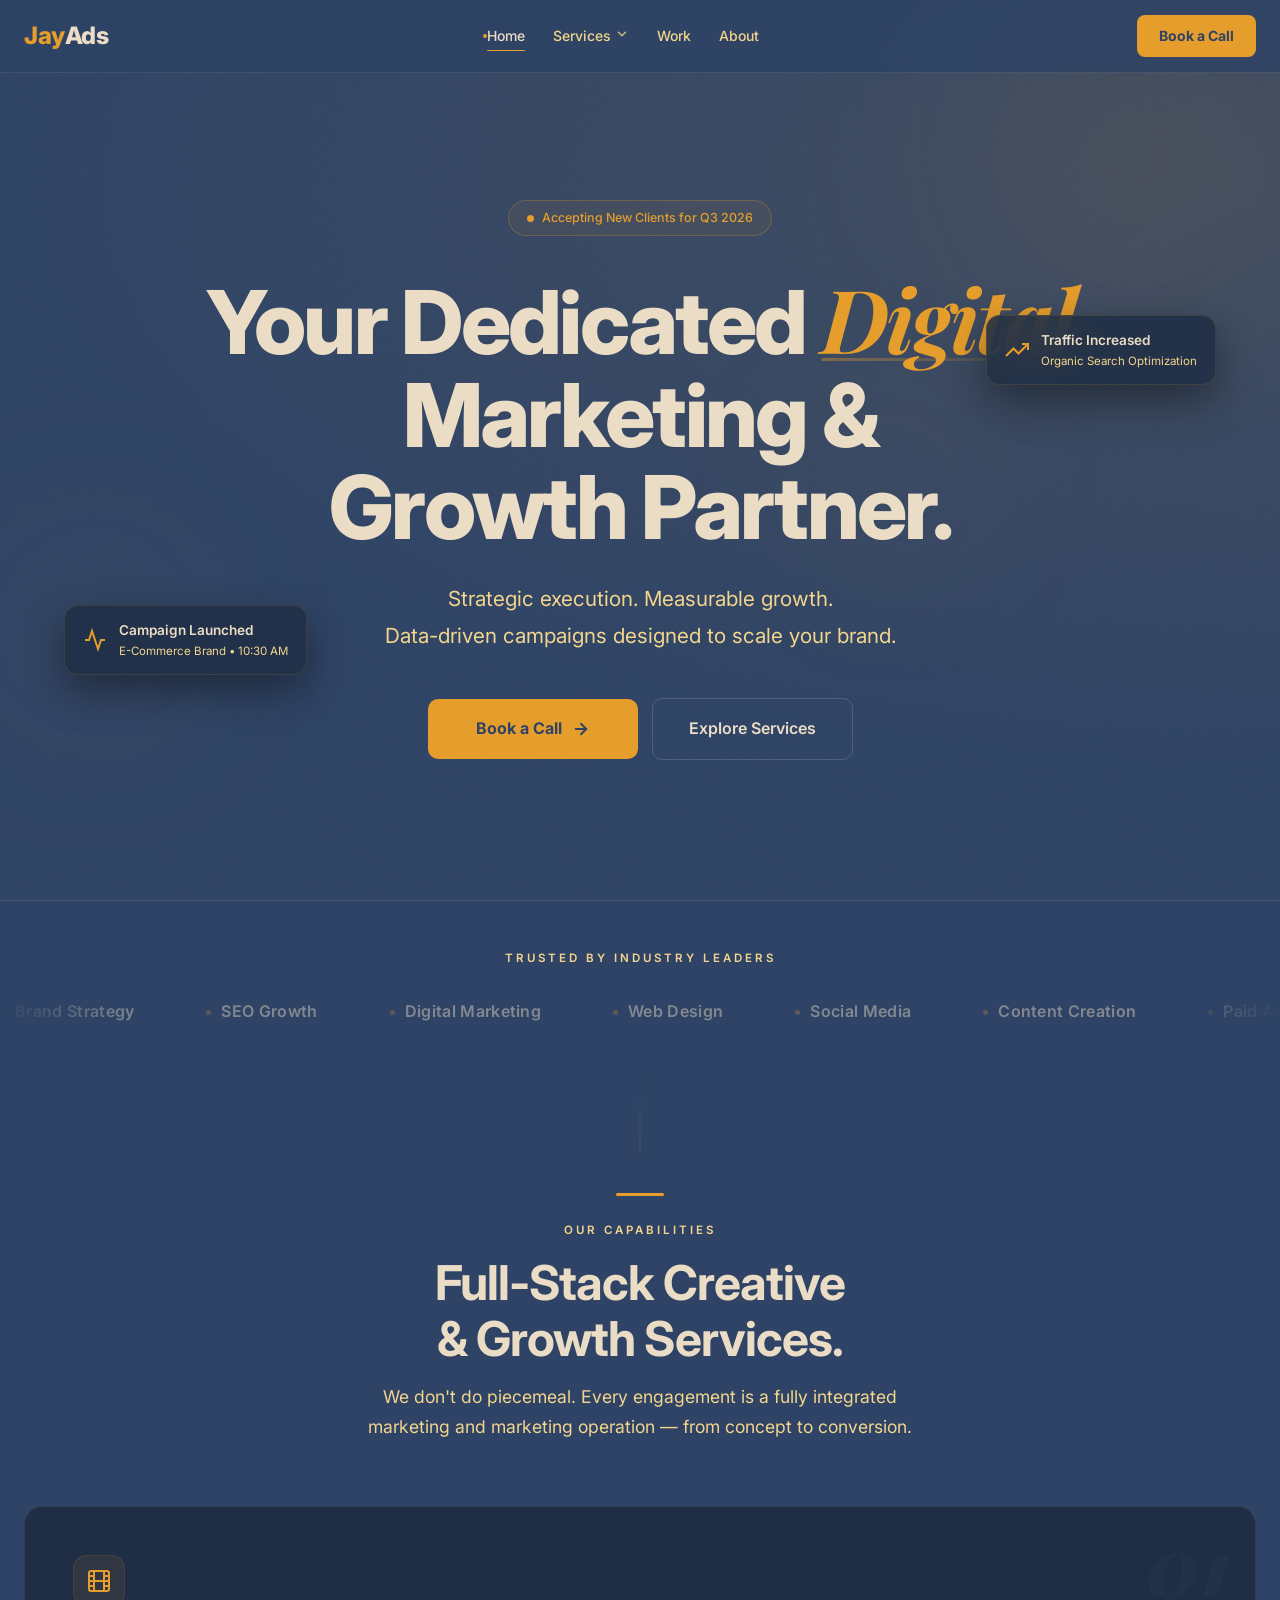
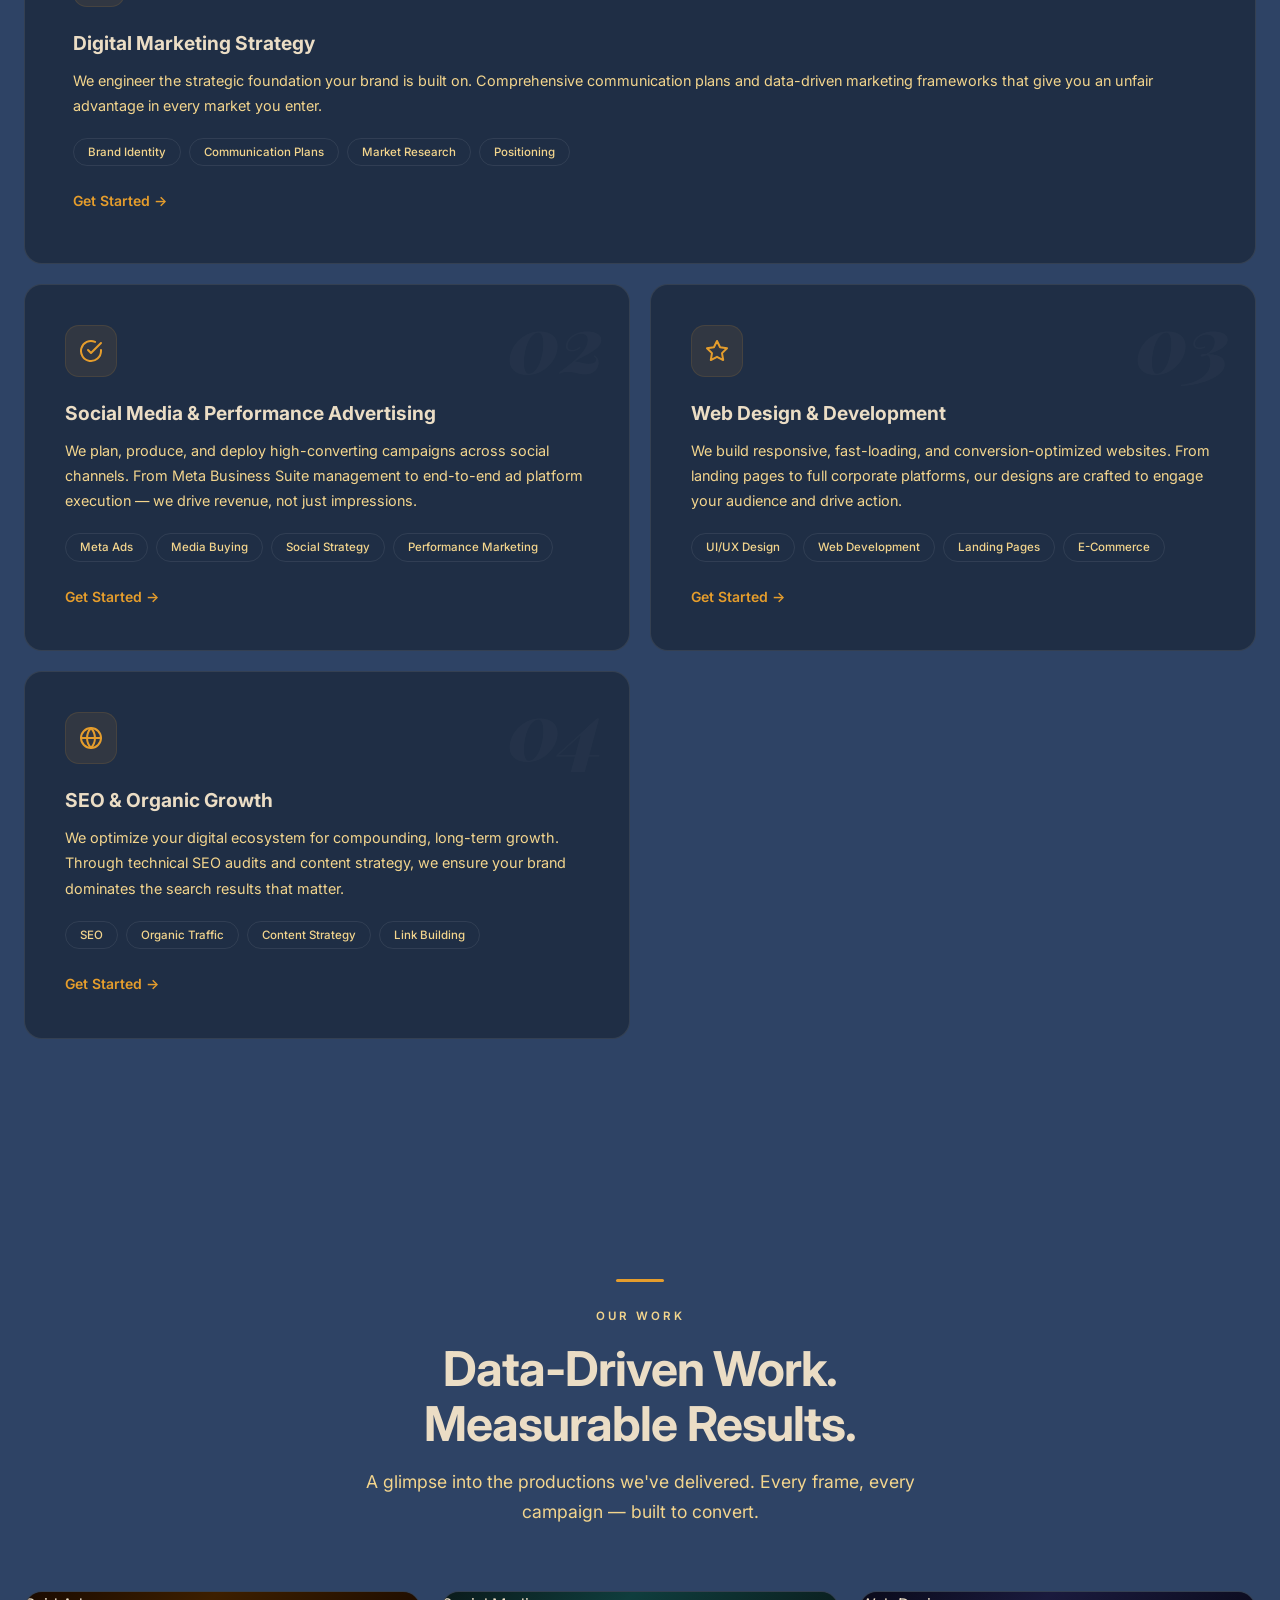
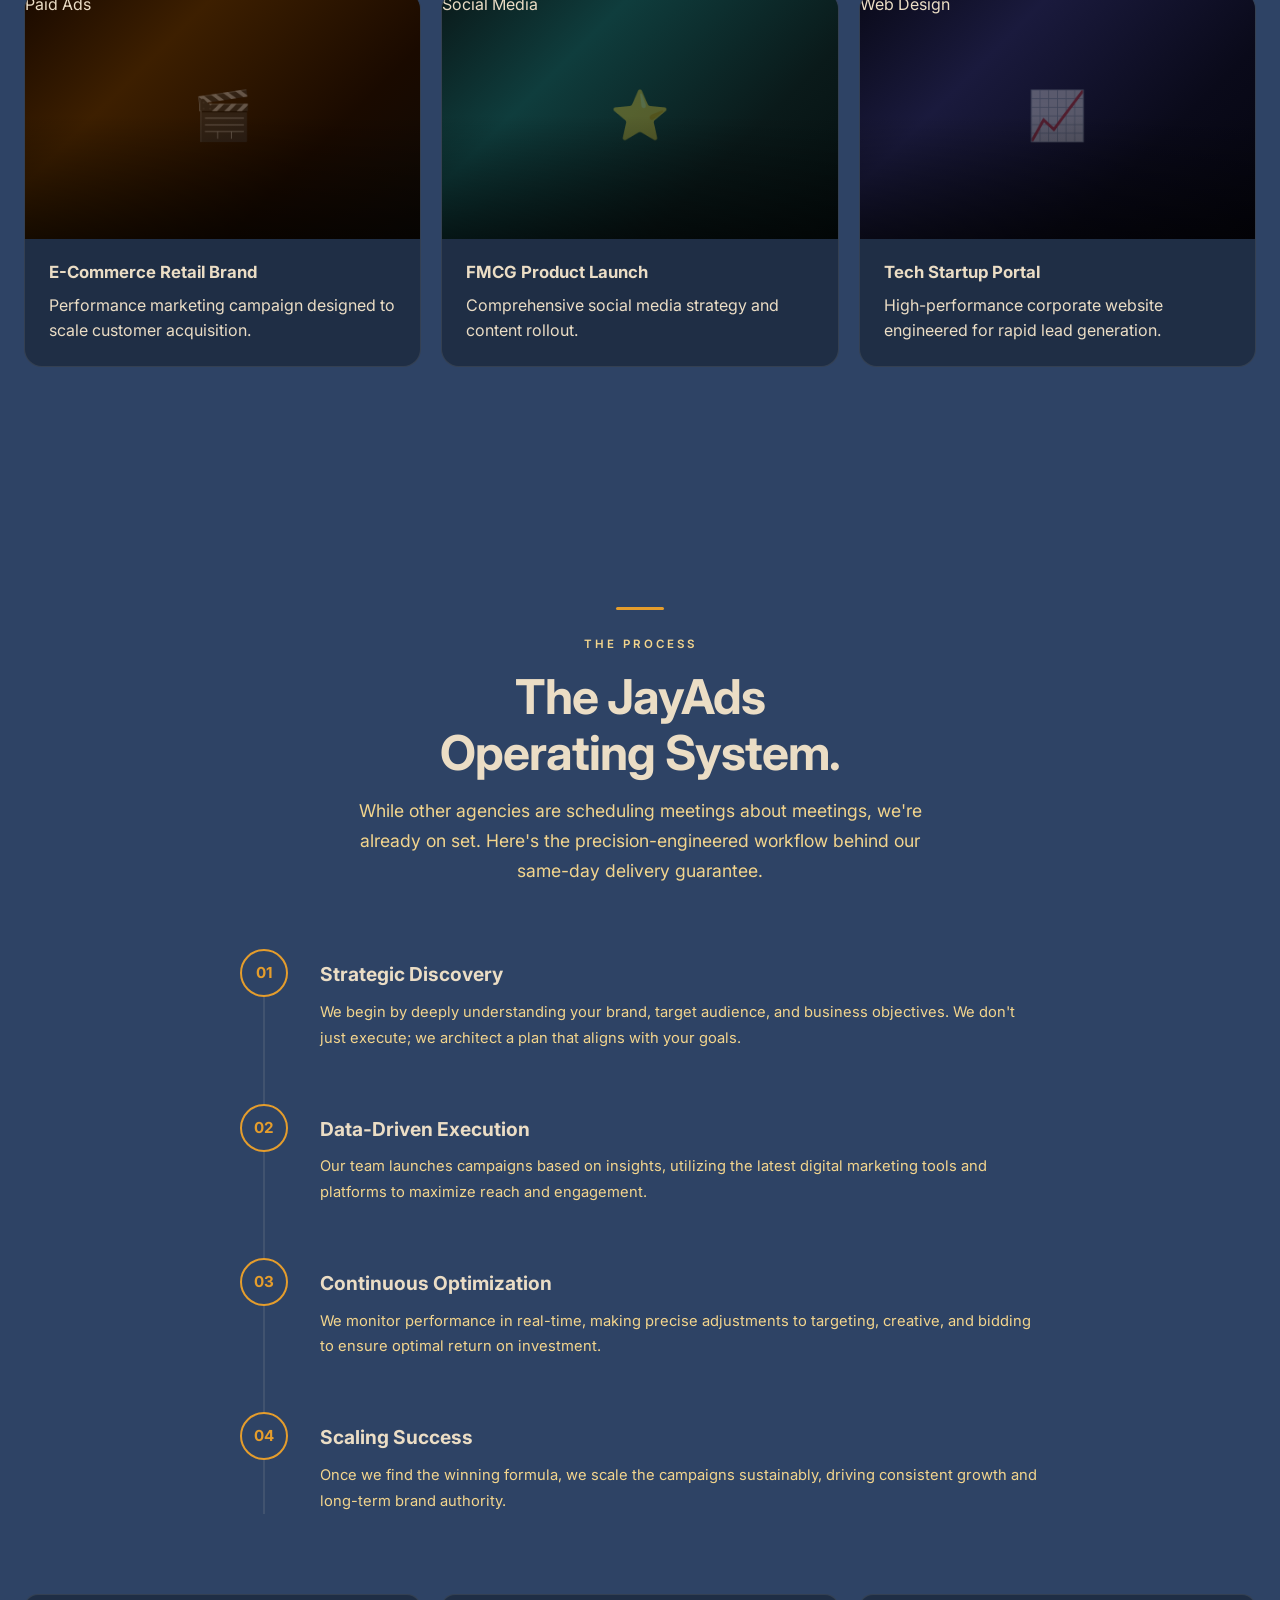
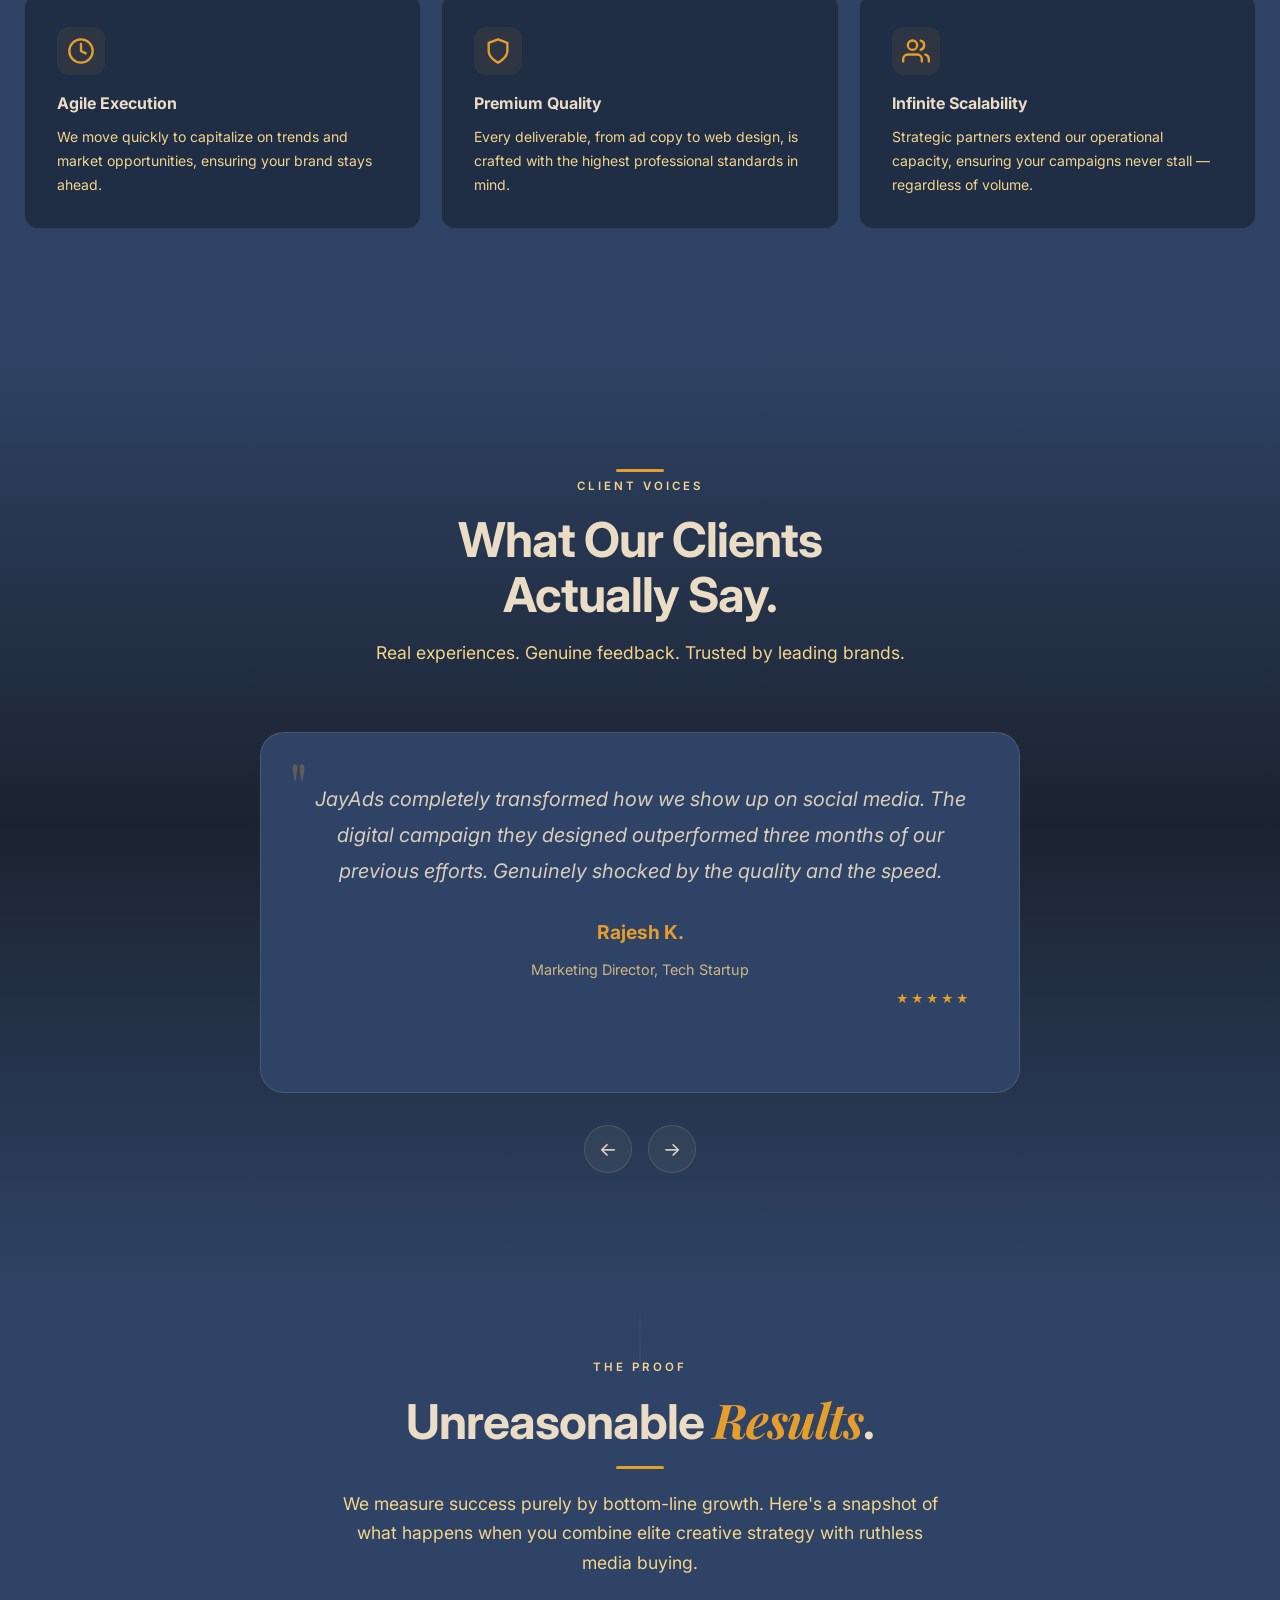
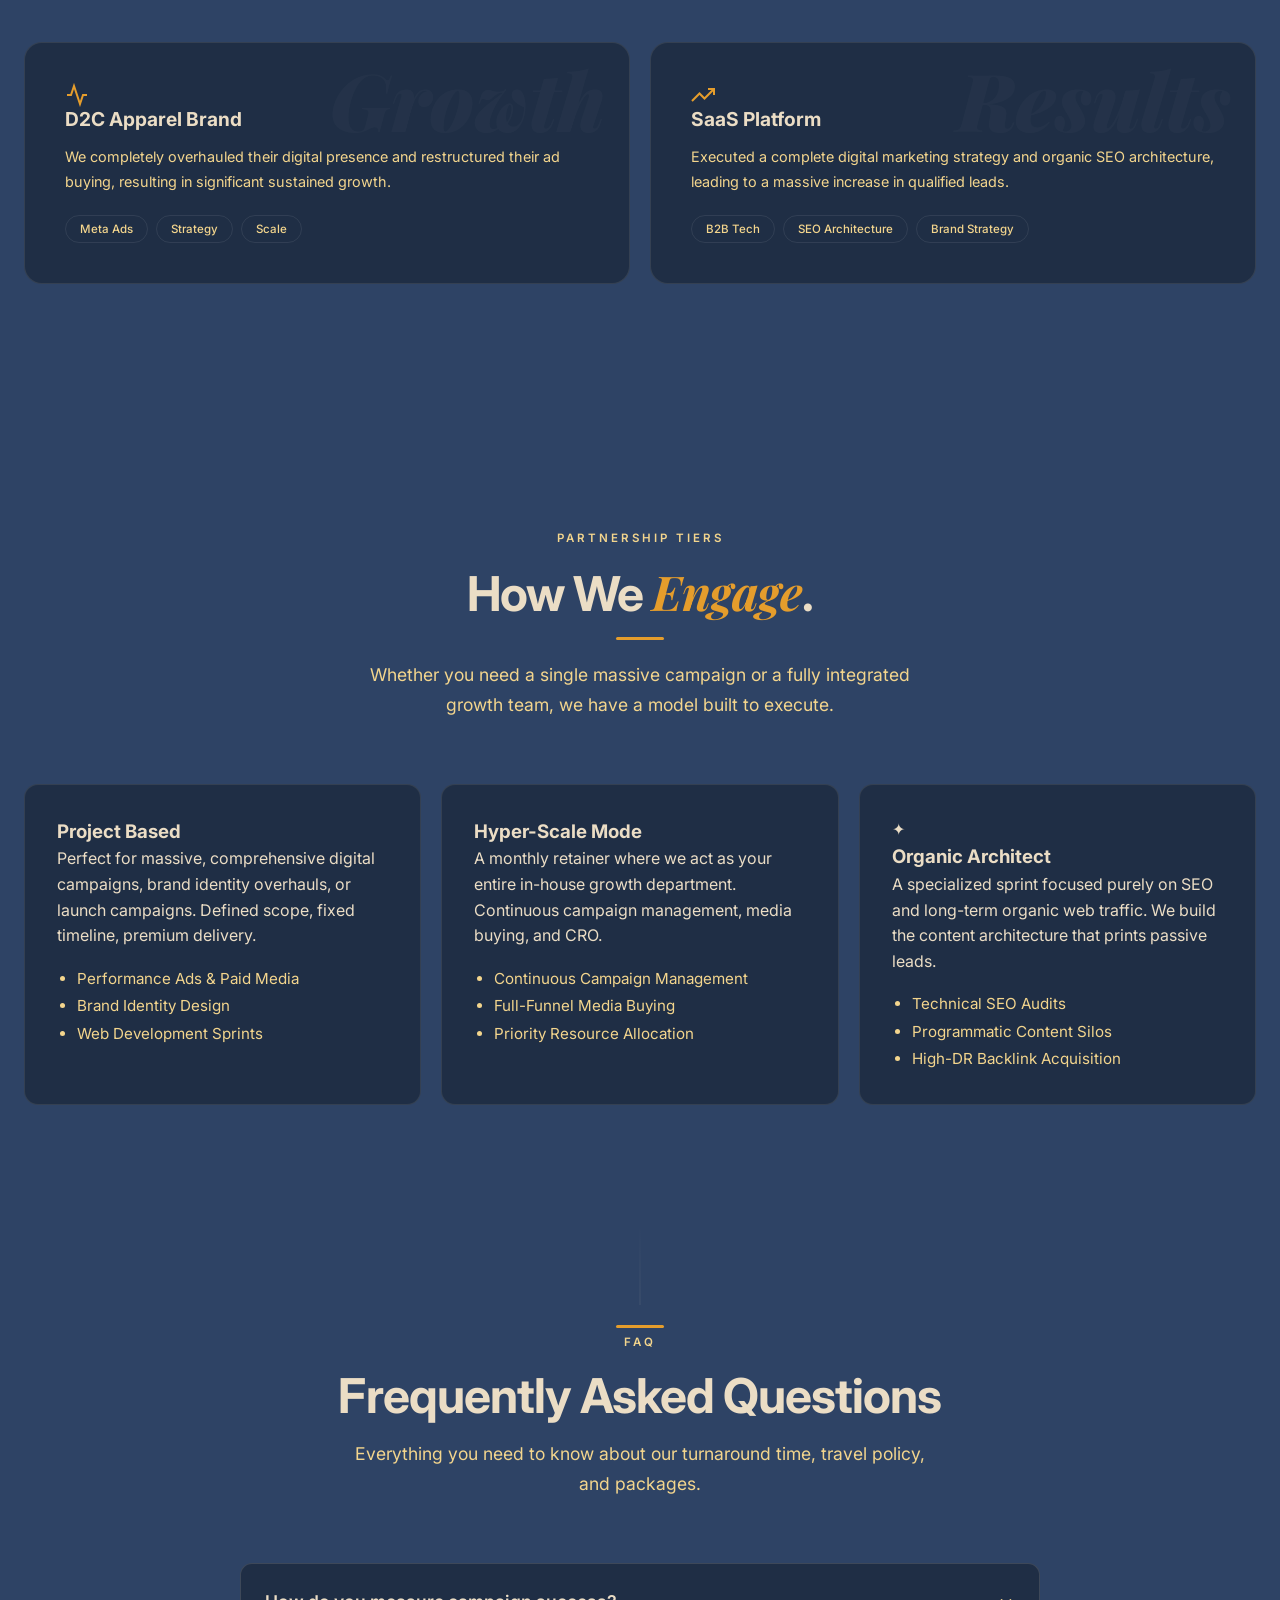
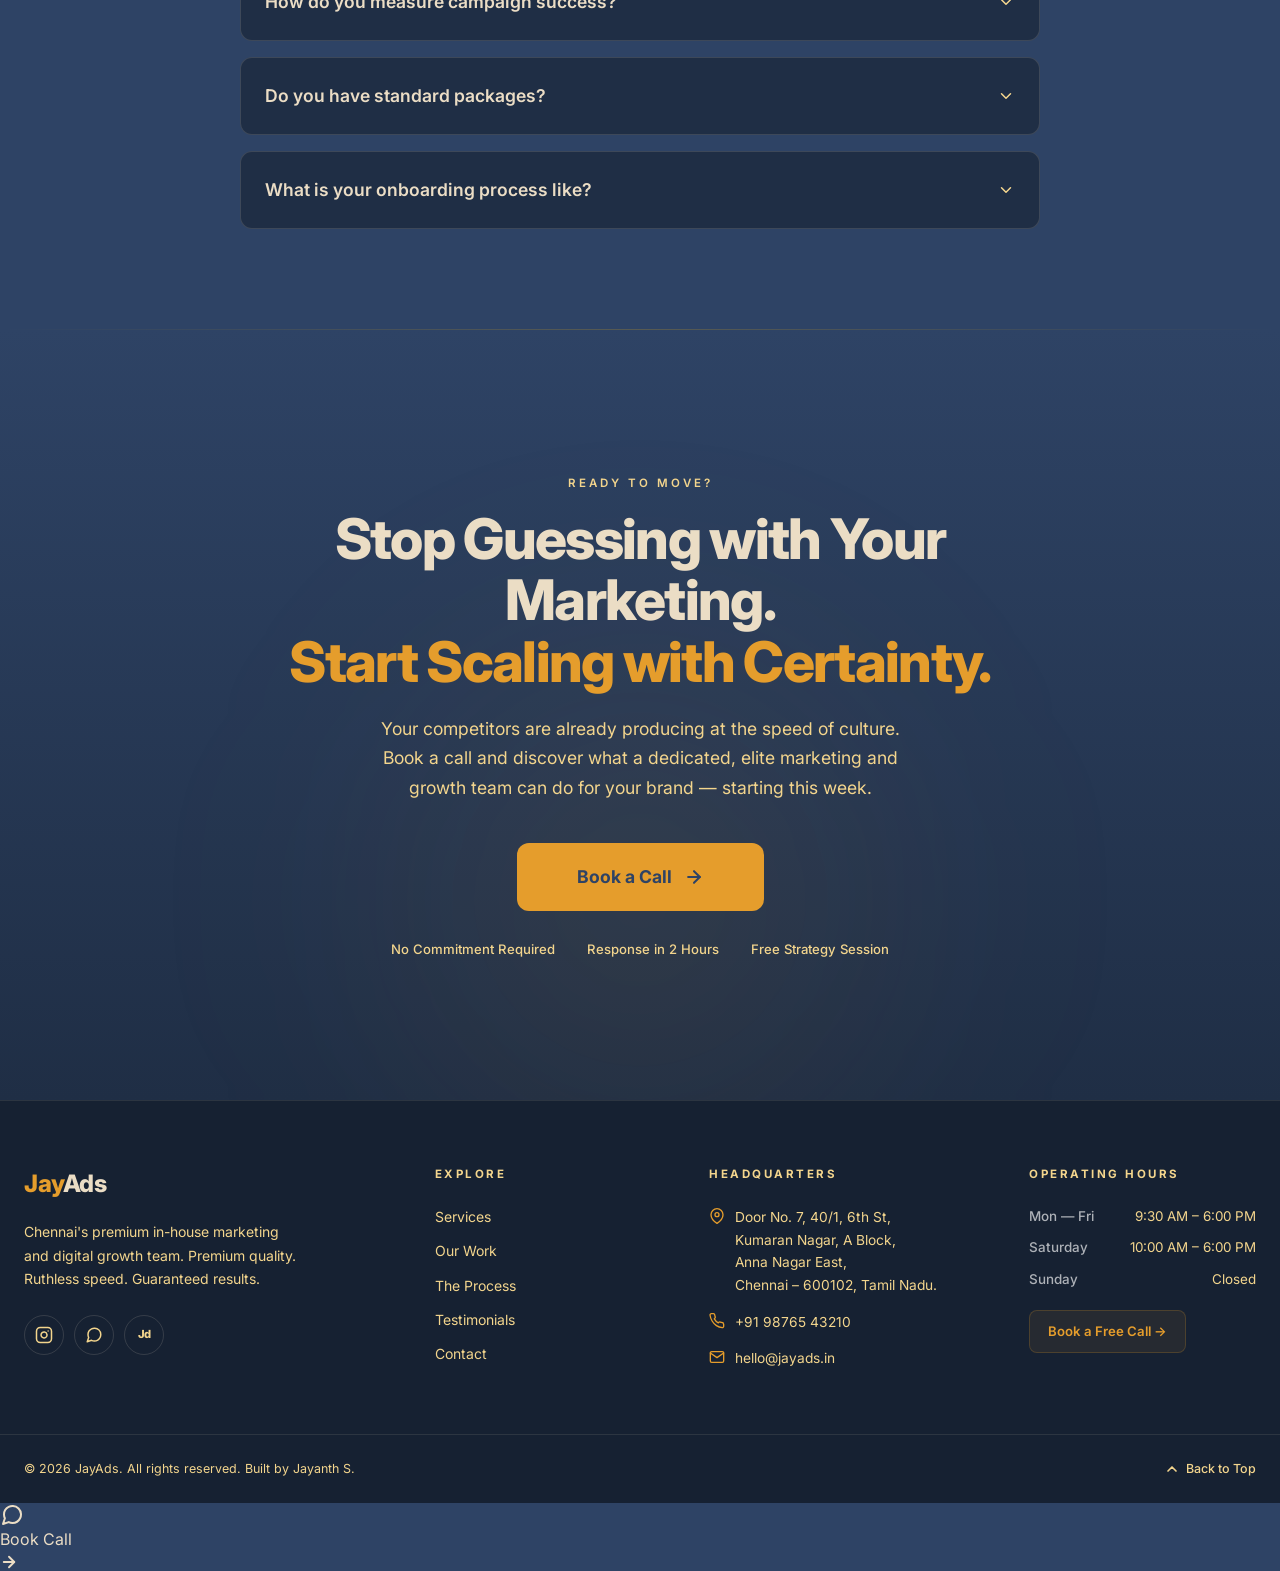
==== commit edc53b14: "Fix layout bugs, replace chevron with SVG, and comprehensively purge all hallucinated video producti" ====
--- a/index.html
+++ b/index.html
@@ -3,18 +3,18 @@
 <head>
   <meta charset="UTF-8" />
   <meta name="viewport" content="width=device-width, initial-scale=1.0" />
-  <title>JayAds — Your Elite In-House Production &amp; Growth Team | Chennai</title>
-  <meta name="description" content="JayAds is Chennai's premium branding and digital marketing agency. Shot in the morning. Delivered by 4 PM. Cinematic ad films, social commerce, brand strategy &amp; web growth — all under one roof." />
-  <meta name="keywords" content="JayAds, digital marketing agency Chennai, ad film production, brand strategy, social media marketing, video production, Jayanth S" />
+  <title>JayAds — Your Elite In-House Growth &amp; Marketing Team | Chennai</title>
+  <meta name="description" content="JayAds is Chennai's premium digital marketing agency. Data-driven performance ads, social commerce, brand strategy &amp; web growth — all under one roof." />
+  <meta name="keywords" content="JayAds, digital marketing agency Chennai, performance marketing, brand strategy, social media marketing, video production, Jayanth S" />
   <meta name="author" content="JayAds — Jayanth S." />
-  <meta property="og:title" content="JayAds — Your Elite In-House Production &amp; Growth Team" />
-  <meta property="og:description" content="Cinematic ad films, social commerce campaigns, and full-stack brand growth. Shot in the morning. Delivered by 4 PM." />
+  <meta property="og:title" content="JayAds — Your Elite In-House Growth &amp; Marketing Team" />
+  <meta property="og:description" content="Data-driven performance campaigns, social commerce, and full-stack brand growth." />
   <meta property="og:type" content="website" />
   <meta name="twitter:card" content="summary_large_image" />
   <link rel="icon" type="image/png" href="favicon.png" />
   <link rel="preconnect" href="https://fonts.googleapis.com" />
   <link rel="preconnect" href="https://fonts.gstatic.com" crossorigin />
-  <link href="https://fonts.googleapis.com/css2?family=Inter:wght@300;400;500;600;700;800;900&display=swap" rel="stylesheet" />
+  <link href="https://fonts.googleapis.com/css2?family=Inter:wght@300;400;500;600;700;800;900&family=Playfair+Display:ital,wght@0,700;0,800;1,700;1,800&display=swap" rel="stylesheet" />
   <link rel="stylesheet" href="styles.css" />
 </head>
 <body>
@@ -34,7 +34,6 @@
     </div>
   </div>
 
-
   <!-- ═══════════════════════════════════════════════════ -->
   <!-- SCROLL PROGRESS BAR                                 -->
   <!-- ═══════════════════════════════════════════════════ -->
@@ -45,16 +44,81 @@
   <!-- ═══════════════════════════════════════════════════ -->
   <header class="site-header" id="site-header">
     <div class="header-inner">
-      <a href="#" class="logo" aria-label="JayAds Home">
+      <a href="index.html" class="logo" aria-label="JayAds Home">
         <span class="logo-accent">Jay</span>Ads
       </a>
 
       <nav class="nav-links" id="nav-links" role="navigation" aria-label="Main Navigation">
-        <a href="#services" data-section="services">Services</a>
-        <a href="#portfolio" data-section="portfolio">Our Work</a>
-        <a href="#process" data-section="process">The Process</a>
-        <a href="#testimonials" data-section="testimonials">Testimonials</a>
-        <a href="#contact" data-section="contact">Contact</a>
+        <a href="index.html" class="active nav-home-link" data-section="home">Home</a>
+        <div class="nav-item-dropdown">
+          <a href="services.html" class="dropdown-trigger" data-section="services">Services <svg class="chevron-svg" width="14" height="14" viewBox="0 0 24 24" fill="none" stroke="currentColor" stroke-width="2.5" stroke-linecap="round" stroke-linejoin="round" style="margin-left:4px; vertical-align:middle; margin-bottom:3px; opacity:0.8;"><polyline points="6 9 12 15 18 9"></polyline></svg></a>
+          <div class="mega-dropdown">
+            <div class="mega-dropdown-inner">
+              <div class="mega-col-links">
+                <span class="mega-title">Growth & Marketing</span>
+                <a href="services.html#digital-marketing" class="mega-link-item">
+                  <div class="mega-link-icon" style="width:24px;height:24px;display:flex;align-items:center;justify-content:center;color:var(--accent-gold);">
+                    <svg width="20" height="20" viewBox="0 0 24 24" fill="none" stroke="currentColor" stroke-width="2"><path d="M22 12h-4l-3 9L9 3l-3 9H2"/></svg>
+                  </div>
+                  <div>
+                    <span class="mega-link-title">Digital Marketing Strategy</span>
+                    <span class="mega-link-desc">Data-driven growth plans</span>
+                  </div>
+                </a>
+                <a href="services.html#seo" class="mega-link-item">
+                  <div class="mega-link-icon" style="width:24px;height:24px;display:flex;align-items:center;justify-content:center;color:var(--accent-gold);">
+                    <svg width="20" height="20" viewBox="0 0 24 24" fill="none" stroke="currentColor" stroke-width="2"><circle cx="12" cy="12" r="10"/><path d="M12 2a15.3 15.3 0 0 1 4 10 15.3 15.3 0 0 1-4 10 15.3 15.3 0 0 1-4-10 15.3 15.3 0 0 1 4-10z"/></svg>
+                  </div>
+                  <div>
+                    <span class="mega-link-title">Organic Growth (SEO)</span>
+                    <span class="mega-link-desc">Long-term search visibility</span>
+                  </div>
+                </a>
+                <a href="services.html#paid-ads" class="mega-link-item">
+                  <div class="mega-link-icon" style="width:24px;height:24px;display:flex;align-items:center;justify-content:center;color:var(--accent-gold);">
+                    <svg width="20" height="20" viewBox="0 0 24 24" fill="none" stroke="currentColor" stroke-width="2"><path d="M22 11.08V12a10 10 0 1 1-5.93-9.14"/><polyline points="22 4 12 14.01 9 11.01"/></svg>
+                  </div>
+                  <div>
+                    <span class="mega-link-title">Paid Advertising</span>
+                    <span class="mega-link-desc">Google Ads &amp; Meta Campaigns</span>
+                  </div>
+                </a>
+              </div>
+              <div class="mega-col-links">
+                <span class="mega-title">Design & Consulting</span>
+                <a href="services.html#web-design" class="mega-link-item">
+                  <div class="mega-link-icon" style="width:24px;height:24px;display:flex;align-items:center;justify-content:center;color:var(--accent-gold);">
+                    <svg width="20" height="20" viewBox="0 0 24 24" fill="none" stroke="currentColor" stroke-width="2"><rect x="2" y="3" width="20" height="14" rx="2" ry="2"/><line x1="8" y1="21" x2="16" y2="21"/><line x1="12" y1="17" x2="12" y2="21"/></svg>
+                  </div>
+                  <div>
+                    <span class="mega-link-title">Website Design</span>
+                    <span class="mega-link-desc">High-converting online presence</span>
+                  </div>
+                </a>
+                <a href="services.html#branding" class="mega-link-item">
+                  <div class="mega-link-icon" style="width:24px;height:24px;display:flex;align-items:center;justify-content:center;color:var(--accent-gold);">
+                    <svg width="20" height="20" viewBox="0 0 24 24" fill="none" stroke="currentColor" stroke-width="2"><polygon points="12 2 15.09 8.26 22 9.27 17 14.14 18.18 21.02 12 17.77 5.82 21.02 7 14.14 2 9.27 8.91 8.26 12 2"/></svg>
+                  </div>
+                  <div>
+                    <span class="mega-link-title">Brand Identity</span>
+                    <span class="mega-link-desc">Positioning and visual assets</span>
+                  </div>
+                </a>
+                <a href="services.html#consulting" class="mega-link-item">
+                  <div class="mega-link-icon" style="width:24px;height:24px;display:flex;align-items:center;justify-content:center;color:var(--accent-gold);">
+                    <svg width="20" height="20" viewBox="0 0 24 24" fill="none" stroke="currentColor" stroke-width="2"><path d="M17 21v-2a4 4 0 0 0-4-4H5a4 4 0 0 0-4 4v2"/><circle cx="9" cy="7" r="4"/><path d="M23 21v-2a4 4 0 0 0-3-3.87"/><path d="M16 3.13a4 4 0 0 1 0 7.75"/></svg>
+                  </div>
+                  <div>
+                    <span class="mega-link-title">Marketing Consulting</span>
+                    <span class="mega-link-desc">Expert strategy and advisory</span>
+                  </div>
+                </a>
+              </div>
+            </div>
+          </div>
+        </div>
+        <a href="work.html" data-section="portfolio">Work</a>
+        <a href="about.html" data-section="process">About</a>
       </nav>
 
       <button class="nav-cta desktop-only" id="nav-book-btn" aria-label="Book a Call">Book a Call</button>
@@ -68,11 +132,10 @@
 
     <!-- Mobile Menu Overlay -->
     <div class="mobile-nav" id="mobile-nav">
-      <a href="#services">Services</a>
-      <a href="#portfolio">Our Work</a>
-      <a href="#process">The Process</a>
-      <a href="#testimonials">Testimonials</a>
-      <a href="#contact">Contact</a>
+      <a href="index.html" class="active">Home</a>
+      <a href="services.html">Services</a>
+      <a href="work.html">Work</a>
+      <a href="about.html">About</a>
       <button class="nav-cta mobile-book-btn" id="mobile-book-btn">Book a Call</button>
     </div>
   </header>
@@ -88,27 +151,26 @@
     <div class="hero-orb hero-orb-2"></div>
     <div class="hero-orb hero-orb-3"></div>
 
-
     <div class="hero-content">
       <div class="hero-badge">
         <span class="badge-dot"></span>
-        🔥 Only 3 Client Spots Remaining for Q3 2026
+        Accepting New Clients for Q3 2026
       </div>
       <h1 class="hero-headline">
-        Your New <span class="accent word-reveal">Elite</span><br />
-        In-House Production<br />
-        &amp; Growth Team.
+        Your Dedicated <span class="accent word-reveal">Digital</span><br />
+        Marketing &amp;<br />
+        Growth Partner.
       </h1>
       <p class="hero-sub">
-        Shot in the morning. Delivered by 4&nbsp;PM.<br />
-        Cinematic precision. Zero compromise. Guaranteed.
+        Strategic execution. Measurable growth.<br />
+        Data-driven campaigns designed to scale your brand.
       </p>
       <div class="hero-cta-group">
         <button class="btn-primary hero-book-btn" id="hero-book-btn" aria-label="Book a Call">
           Book a Call
           <svg width="18" height="18" viewBox="0 0 24 24" fill="none" stroke="currentColor" stroke-width="2.5" stroke-linecap="round" stroke-linejoin="round"><path d="M5 12h14"/><path d="m12 5 7 7-7 7"/></svg>
         </button>
-        <a href="#services" class="btn-secondary">
+        <a href="services.html" class="btn-secondary">
           Explore Services
         </a>
       </div>
@@ -116,36 +178,21 @@
 
     <!-- Decorative floating cards -->
     <div class="hero-float-card hero-float-card-1">
-      <div class="float-card-icon">🎬</div>
+      <div class="float-card-icon" style="color:var(--accent-gold);">
+        <svg width="24" height="24" viewBox="0 0 24 24" fill="none" stroke="currentColor" stroke-width="2"><polyline points="22 12 18 12 15 21 9 3 6 12 2 12"/></svg>
+      </div>
       <div>
-        <div class="float-card-title">Ad Film Delivered</div>
-        <div class="float-card-sub">Red Bull Campaign • 4:02 PM</div>
+        <div class="float-card-title">Campaign Launched</div>
+        <div class="float-card-sub">E-Commerce Brand • 10:30 AM</div>
       </div>
     </div>
     <div class="hero-float-card hero-float-card-2">
-      <div class="float-card-icon">📈</div>
+      <div class="float-card-icon" style="color:var(--accent-gold);">
+        <svg width="24" height="24" viewBox="0 0 24 24" fill="none" stroke="currentColor" stroke-width="2"><polyline points="23 6 13.5 15.5 8.5 10.5 1 18"/><polyline points="17 6 23 6 23 12"/></svg>
+      </div>
       <div>
-        <div class="float-card-title">3.8x ROAS Achieved</div>
-        <div class="float-card-sub">Britannia Meta Ads</div>
-      </div>
-    </div>
-
-    <div class="hero-stats">
-      <div class="hero-stat">
-        <span class="stat-number" data-count="4" data-suffix=" PM">4 PM</span>
-        <span class="stat-label">Same-Day Delivery</span>
-      </div>
-      <div class="hero-stat">
-        <span class="stat-number" data-count="50" data-suffix="+">50+</span>
-        <span class="stat-label">Brands Scaled</span>
-      </div>
-      <div class="hero-stat">
-        <span class="stat-number" data-count="100" data-suffix="%">100%</span>
-        <span class="stat-label">In-House Production</span>
-      </div>
-      <div class="hero-stat">
-        <span class="stat-number" data-count="3" data-suffix="x Avg ROAS">3x Avg ROAS</span>
-        <span class="stat-label">Paid Performance</span>
+        <div class="float-card-title">Traffic Increased</div>
+        <div class="float-card-sub">Organic Search Optimization</div>
       </div>
     </div>
   </section>
@@ -153,33 +200,32 @@
   <!-- ═══════════════════════════════════════════════════ -->
   <!-- TRUSTED BY MARQUEE                                  -->
   <!-- ═══════════════════════════════════════════════════ -->
-  <section class="marquee-section" id="work">
+  <section class="marquee-section" id="work-marquee">
     <p class="section-label">Trusted by Industry Leaders</p>
     <div class="marquee-container">
       <div class="marquee-track">
-        <span class="marquee-item"><span class="marquee-dot"></span> Britannia</span>
-        <span class="marquee-item"><span class="marquee-dot"></span> Red Bull</span>
-        <span class="marquee-item"><span class="marquee-dot"></span> Man Matters</span>
-        <span class="marquee-item"><span class="marquee-dot"></span> Snapmint</span>
-        <span class="marquee-item"><span class="marquee-dot"></span> Phonokart</span>
-        <span class="marquee-item"><span class="marquee-dot"></span> The Aesthetic Studio</span>
-        <span class="marquee-item"><span class="marquee-dot"></span> The Intermentalist</span>
-        <span class="marquee-item"><span class="marquee-dot"></span> Purifi</span>
-        <span class="marquee-item"><span class="marquee-dot"></span> Kannappa Memorial Hospital</span>
+        <span class="marquee-item"><span class="marquee-dot"></span> Brand Strategy</span>
+        <span class="marquee-item"><span class="marquee-dot"></span> SEO Growth</span>
+        <span class="marquee-item"><span class="marquee-dot"></span> Digital Marketing</span>
+        <span class="marquee-item"><span class="marquee-dot"></span> Web Design</span>
+        <span class="marquee-item"><span class="marquee-dot"></span> Social Media</span>
+        <span class="marquee-item"><span class="marquee-dot"></span> Content Creation</span>
+        <span class="marquee-item"><span class="marquee-dot"></span> Paid Advertising</span>
+        <span class="marquee-item"><span class="marquee-dot"></span> Brand Identity</span>
+        <span class="marquee-item"><span class="marquee-dot"></span> Market Research</span>
         <!-- Duplicate for seamless infinite scroll -->
-        <span class="marquee-item"><span class="marquee-dot"></span> Britannia</span>
-        <span class="marquee-item"><span class="marquee-dot"></span> Red Bull</span>
-        <span class="marquee-item"><span class="marquee-dot"></span> Man Matters</span>
-        <span class="marquee-item"><span class="marquee-dot"></span> Snapmint</span>
-        <span class="marquee-item"><span class="marquee-dot"></span> Phonokart</span>
-        <span class="marquee-item"><span class="marquee-dot"></span> The Aesthetic Studio</span>
-        <span class="marquee-item"><span class="marquee-dot"></span> The Intermentalist</span>
-        <span class="marquee-item"><span class="marquee-dot"></span> Purifi</span>
-        <span class="marquee-item"><span class="marquee-dot"></span> Kannappa Memorial Hospital</span>
+        <span class="marquee-item"><span class="marquee-dot"></span> Brand Strategy</span>
+        <span class="marquee-item"><span class="marquee-dot"></span> SEO Growth</span>
+        <span class="marquee-item"><span class="marquee-dot"></span> Digital Marketing</span>
+        <span class="marquee-item"><span class="marquee-dot"></span> Web Design</span>
+        <span class="marquee-item"><span class="marquee-dot"></span> Social Media</span>
+        <span class="marquee-item"><span class="marquee-dot"></span> Content Creation</span>
+        <span class="marquee-item"><span class="marquee-dot"></span> Paid Advertising</span>
+        <span class="marquee-item"><span class="marquee-dot"></span> Brand Identity</span>
+        <span class="marquee-item"><span class="marquee-dot"></span> Market Research</span>
       </div>
     </div>
   </section>
-
 
   <!-- ═══════════════════════════════════════════════════ -->
   <!-- SERVICES GRID                                       -->
@@ -188,10 +234,10 @@
     <div class="container">
       <div class="section-header animate-on-scroll">
         <span class="heading-accent"></span>
-        <p class="section-label">What We Do</p>
+        <p class="section-label">Our Capabilities</p>
         <h2 class="section-heading">Full-Stack Creative<br />&amp; Growth Services.</h2>
         <p class="section-description">
-          We don't do piecemeal. Every engagement is a fully integrated production and 
+          We don't do piecemeal. Every engagement is a fully integrated marketing and 
           marketing operation — from concept to conversion.
         </p>
       </div>
@@ -204,19 +250,15 @@
           <div class="service-icon" data-icon="film">
             <svg width="24" height="24" viewBox="0 0 24 24" fill="none" stroke="currentColor" stroke-width="2" stroke-linecap="round" stroke-linejoin="round"><rect x="2" y="2" width="20" height="20" rx="2.18" ry="2.18"/><line x1="7" y1="2" x2="7" y2="22"/><line x1="17" y1="2" x2="17" y2="22"/><line x1="2" y1="12" x2="22" y2="12"/><line x1="2" y1="7" x2="7" y2="7"/><line x1="2" y1="17" x2="7" y2="17"/><line x1="17" y1="17" x2="22" y2="17"/><line x1="17" y1="7" x2="22" y2="7"/></svg>
           </div>
-          <h3 class="card-title">Ad Films, Video Production &amp; Motion Graphics</h3>
+          <h3 class="card-title">Digital Marketing Strategy</h3>
           <p class="card-description">
-            Every frame is deliberate. Our team brings professional filmmaking backgrounds to every shoot — 
-            treating your brand's story with the same cinematic gravity as a feature production. From concept 
-            boarding to color grading, we produce high-converting ad films, product videos, branded content, 
-            and scroll-stopping motion graphics that command attention across every platform.
+            We engineer the strategic foundation your brand is built on. Comprehensive communication plans and data-driven marketing frameworks that give you an unfair advantage in every market you enter.
           </p>
           <div class="card-tags">
-            <span class="tag">Ad Films</span>
-            <span class="tag">Product Videos</span>
-            <span class="tag">Motion Graphics</span>
-            <span class="tag">Color Grading</span>
-            <span class="tag">Cinematography</span>
+            <span class="tag">Brand Identity</span>
+            <span class="tag">Communication Plans</span>
+            <span class="tag">Market Research</span>
+            <span class="tag">Positioning</span>
           </div>
           <a href="#" class="card-cta" id="service-1-cta" onclick="openModal(); return false;">Get Started →</a>
         </div>
@@ -227,11 +269,9 @@
           <div class="service-icon" data-icon="social">
             <svg width="24" height="24" viewBox="0 0 24 24" fill="none" stroke="currentColor" stroke-width="2" stroke-linecap="round" stroke-linejoin="round"><path d="M22 11.08V12a10 10 0 1 1-5.93-9.14"/><polyline points="22 4 12 14.01 9 11.01"/></svg>
           </div>
-          <h3 class="card-title">Rapid-Fire Social Commerce &amp; Advertising</h3>
+          <h3 class="card-title">Social Media &amp; Performance Advertising</h3>
           <p class="card-description">
-            Speed is the weapon. We plan, produce, and deploy high-converting social campaigns at a pace 
-            your competitors cannot match. Meta Business Suite management to end-to-end ad platform 
-            execution — we drive revenue, not just impressions.
+            We plan, produce, and deploy high-converting campaigns across social channels. From Meta Business Suite management to end-to-end ad platform execution — we drive revenue, not just impressions.
           </p>
           <div class="card-tags">
             <span class="tag">Meta Ads</span>
@@ -248,17 +288,15 @@
           <div class="service-icon" data-icon="brand">
             <svg width="24" height="24" viewBox="0 0 24 24" fill="none" stroke="currentColor" stroke-width="2" stroke-linecap="round" stroke-linejoin="round"><polygon points="12 2 15.09 8.26 22 9.27 17 14.14 18.18 21.02 12 17.77 5.82 21.02 7 14.14 2 9.27 8.91 8.26 12 2"/></svg>
           </div>
-          <h3 class="card-title">Brand Strategy &amp; Visual Identity</h3>
+          <h3 class="card-title">Web Design &amp; Development</h3>
           <p class="card-description">
-            Before a single pixel moves, we engineer the strategic foundation your brand is built on. 
-            Comprehensive communication plans, brand positioning frameworks, and visual identity 
-            systems that give you an unfair advantage in every market you enter.
+            We build responsive, fast-loading, and conversion-optimized websites. From landing pages to full corporate platforms, our designs are crafted to engage your audience and drive action.
           </p>
           <div class="card-tags">
-            <span class="tag">Brand Identity</span>
-            <span class="tag">Communication Plans</span>
-            <span class="tag">Visual Systems</span>
-            <span class="tag">Positioning</span>
+            <span class="tag">UI/UX Design</span>
+            <span class="tag">Web Development</span>
+            <span class="tag">Landing Pages</span>
+            <span class="tag">E-Commerce</span>
           </div>
           <a href="#" class="card-cta" id="service-3-cta" onclick="openModal(); return false;">Get Started →</a>
         </div>
@@ -269,57 +307,19 @@
           <div class="service-icon" data-icon="web">
             <svg width="24" height="24" viewBox="0 0 24 24" fill="none" stroke="currentColor" stroke-width="2" stroke-linecap="round" stroke-linejoin="round"><circle cx="12" cy="12" r="10"/><line x1="2" y1="12" x2="22" y2="12"/><path d="M12 2a15.3 15.3 0 0 1 4 10 15.3 15.3 0 0 1-4 10 15.3 15.3 0 0 1-4-10 15.3 15.3 0 0 1 4-10z"/></svg>
           </div>
-          <h3 class="card-title">Web &amp; Organic Growth</h3>
+          <h3 class="card-title">SEO &amp; Organic Growth</h3>
           <p class="card-description">
-            We build and optimize your entire digital ecosystem for compounding, long-term growth. 
-            Technical SEO audits, content strategy, and full website development — ensuring your 
-            brand doesn't just show up, it dominates the search results that matter.
+            We optimize your digital ecosystem for compounding, long-term growth. Through technical SEO audits and content strategy, we ensure your brand dominates the search results that matter.
           </p>
           <div class="card-tags">
             <span class="tag">SEO</span>
-            <span class="tag">Web Development</span>
+            <span class="tag">Organic Traffic</span>
             <span class="tag">Content Strategy</span>
-            <span class="tag">Digital Ecosystem</span>
+            <span class="tag">Link Building</span>
           </div>
           <a href="#" class="card-cta" id="service-4-cta" onclick="openModal(); return false;">Get Started →</a>
         </div>
 
-      </div>
-    </div>
-  </section>
-
-  <!-- ═══════════════════════════════════════════════════ -->
-  <!-- RESULTS / IMPACT NUMBERS                           -->
-  <!-- ═══════════════════════════════════════════════════ -->
-  <section class="results-section" id="results">
-    <div class="container">
-      <div class="section-header animate-on-scroll">
-        <span class="heading-accent"></span>
-        <p class="section-label">Proven Impact</p>
-        <h2 class="section-heading">Numbers That Don't Lie.</h2>
-        <p class="section-description">Real results. Real brands. Real revenue — delivered at cinematic speed.</p>
-      </div>
-      <div class="results-grid">
-        <div class="result-card animate-on-scroll" data-delay="1">
-          <div class="result-number" data-count="3.8" data-suffix="x" data-decimal="1">3.8x</div>
-          <div class="result-label">Average ROAS on Meta Campaigns</div>
-          <div class="result-brand">Britannia • Red Bull</div>
-        </div>
-        <div class="result-card animate-on-scroll" data-delay="2">
-          <div class="result-number" data-count="50" data-suffix="+">50+</div>
-          <div class="result-label">Brands Scaled in 3 Years</div>
-          <div class="result-brand">Across Chennai &amp; Pan-India</div>
-        </div>
-        <div class="result-card animate-on-scroll" data-delay="3">
-          <div class="result-number" data-count="4" data-suffix=" HR">4 HR</div>
-          <div class="result-label">Average Shoot-to-Delivery Time</div>
-          <div class="result-brand">Every. Single. Project.</div>
-        </div>
-        <div class="result-card animate-on-scroll" data-delay="4">
-          <div class="result-number" data-count="200" data-suffix="+">200+</div>
-          <div class="result-label">Ad Films Produced</div>
-          <div class="result-brand">E-commerce, FMCG, Healthcare</div>
-        </div>
       </div>
     </div>
   </section>
@@ -332,49 +332,42 @@
       <div class="section-header animate-on-scroll">
         <span class="heading-accent"></span>
         <p class="section-label">Our Work</p>
-        <h2 class="section-heading">Cinematic Work.<br />Measurable Results.</h2>
+        <h2 class="section-heading">Data-Driven Work.<br />Measurable Results.</h2>
         <p class="section-description">
           A glimpse into the productions we've delivered. Every frame, every campaign — built to convert.
         </p>
       </div>
-      <div class="portfolio-grid">
+            <div class="portfolio-grid">
+        <!-- Project 1 -->
         <div class="portfolio-card animate-on-scroll" data-delay="1">
           <div class="portfolio-thumb portfolio-thumb-1">
-            <div class="portfolio-overlay">
-              <span class="portfolio-play">▶</span>
-            </div>
-            <div class="portfolio-badge">Ad Film</div>
+            <span class="portfolio-tag">Paid Ads</span>
           </div>
           <div class="portfolio-info">
-            <span class="portfolio-client">Red Bull India</span>
-            <h3 class="portfolio-title">Energy Unleashed — National Campaign</h3>
-            <p class="portfolio-result">✦ 4.2x ROAS · 2.1M impressions in 7 days</p>
-          </div>
-        </div>
+            <h3 class="portfolio-title">E-Commerce Retail Brand</h3>
+            <p class="portfolio-desc">Performance marketing campaign designed to scale customer acquisition.</p>
+          </div>
+        </div>
+
+        <!-- Project 2 -->
         <div class="portfolio-card animate-on-scroll" data-delay="2">
           <div class="portfolio-thumb portfolio-thumb-2">
-            <div class="portfolio-overlay">
-              <span class="portfolio-play">▶</span>
-            </div>
-            <div class="portfolio-badge">Brand Identity</div>
+            <span class="portfolio-tag">Social Media</span>
           </div>
           <div class="portfolio-info">
-            <span class="portfolio-client">Purifi</span>
-            <h3 class="portfolio-title">Full Brand Overhaul &amp; Launch</h3>
-            <p class="portfolio-result">✦ 60% increase in brand recall · New market entry</p>
-          </div>
-        </div>
+            <h3 class="portfolio-title">FMCG Product Launch</h3>
+            <p class="portfolio-desc">Comprehensive social media strategy and content rollout.</p>
+          </div>
+        </div>
+
+        <!-- Project 3 -->
         <div class="portfolio-card animate-on-scroll" data-delay="3">
           <div class="portfolio-thumb portfolio-thumb-3">
-            <div class="portfolio-overlay">
-              <span class="portfolio-play">▶</span>
-            </div>
-            <div class="portfolio-badge">Performance</div>
+            <span class="portfolio-tag">Web Design</span>
           </div>
           <div class="portfolio-info">
-            <span class="portfolio-client">Snapmint</span>
-            <h3 class="portfolio-title">Social Commerce Scale-Up</h3>
-            <p class="portfolio-result">✦ 3.5x ROAS · ₹40L revenue generated in 30 days</p>
+            <h3 class="portfolio-title">Tech Startup Portal</h3>
+            <p class="portfolio-desc">High-performance corporate website engineered for rapid lead generation.</p>
           </div>
         </div>
       </div>
@@ -401,11 +394,9 @@
         <div class="process-step animate-on-scroll">
           <div class="step-number">01</div>
           <div class="step-content">
-            <h3 class="step-title">Morning Call. Morning Shoot.</h3>
+            <h3 class="step-title">Strategic Discovery</h3>
             <p class="step-description">
-              No multi-week pre-production limbo. We lock in the brief, mobilize our in-house 
-              cinematography crew, and start shooting the same morning. Every second counts — 
-              and we don't waste a single one.
+              We begin by deeply understanding your brand, target audience, and business objectives. We don't just execute; we architect a plan that aligns with your goals.
             </p>
           </div>
         </div>
@@ -413,11 +404,9 @@
         <div class="process-step animate-on-scroll">
           <div class="step-number">02</div>
           <div class="step-content">
-            <h3 class="step-title">Precision Spot-Editing in Real Time.</h3>
+            <h3 class="step-title">Data-Driven Execution</h3>
             <p class="step-description">
-              While footage is still being captured, our editorial team begins assembling. 
-              Our precision spot-editing workflow ensures zero missed shots and seamless execution — 
-              every frame is accounted for, every cut is intentional.
+              Our team launches campaigns based on insights, utilizing the latest digital marketing tools and platforms to maximize reach and engagement.
             </p>
           </div>
         </div>
@@ -425,11 +414,9 @@
         <div class="process-step animate-on-scroll">
           <div class="step-number">03</div>
           <div class="step-content">
-            <h3 class="step-title">Delivered by 4 PM. No Exceptions.</h3>
+            <h3 class="step-title">Continuous Optimization</h3>
             <p class="step-description">
-              Final cut, color grade, sound design, and format optimization — all locked and 
-              delivered to your inbox before the workday ends. This isn't an aspiration. 
-              It's a guarantee backed by a production pipeline built for speed.
+              We monitor performance in real-time, making precise adjustments to targeting, creative, and bidding to ensure optimal return on investment.
             </p>
           </div>
         </div>
@@ -437,11 +424,9 @@
         <div class="process-step animate-on-scroll">
           <div class="step-number">04</div>
           <div class="step-content">
-            <h3 class="step-title">Scale Without Bottlenecks.</h3>
+            <h3 class="step-title">Scaling Success</h3>
             <p class="step-description">
-              Need to ramp from 5 deliverables a month to 50? We've built strategic scaling 
-              partnerships with agencies like Bolt Marketing to handle high-volume operations 
-              and dedicated client accounts seamlessly — your growth never hits a ceiling.
+              Once we find the winning formula, we scale the campaigns sustainably, driving consistent growth and long-term brand authority.
             </p>
           </div>
         </div>
@@ -453,20 +438,18 @@
           <div class="advantage-icon">
             <svg width="28" height="28" viewBox="0 0 24 24" fill="none" stroke="currentColor" stroke-width="2" stroke-linecap="round" stroke-linejoin="round"><circle cx="12" cy="12" r="10"/><polyline points="12 6 12 12 16 14"/></svg>
           </div>
-          <h4 class="advantage-title">Same-Day Turnaround</h4>
+          <h4 class="advantage-title">Agile Execution</h4>
           <p class="advantage-desc">
-            Morning shoot → 4 PM delivery. Our vertically integrated team eliminates 
-            the handoff delays that cripple traditional agencies.
+            We move quickly to capitalize on trends and market opportunities, ensuring your brand stays ahead.
           </p>
         </div>
         <div class="advantage-card animate-on-scroll" data-delay="2">
           <div class="advantage-icon">
             <svg width="28" height="28" viewBox="0 0 24 24" fill="none" stroke="currentColor" stroke-width="2" stroke-linecap="round" stroke-linejoin="round"><path d="M12 22s8-4 8-10V5l-8-3-8 3v7c0 6 8 10 8 10z"/></svg>
           </div>
-          <h4 class="advantage-title">Cinematic Standards</h4>
+          <h4 class="advantage-title">Premium Quality</h4>
           <p class="advantage-desc">
-            Built by filmmakers, not freelancers. Every project gets the same rigor 
-            and craft as a professional feature production.
+            Every deliverable, from ad copy to web design, is crafted with the highest professional standards in mind.
           </p>
         </div>
         <div class="advantage-card animate-on-scroll" data-delay="3">
@@ -484,72 +467,76 @@
   </section>
 
   <!-- ═══════════════════════════════════════════════════ -->
-  <!-- TESTIMONIALS                                        -->
-  <!-- ═══════════════════════════════════════════════════ -->
-  <section class="testimonials-section" id="testimonials">
+  <!-- TESTIMONIALS SLIDER SECTION                        -->
+  <!-- ═══════════════════════════════════════════════════ -->
+  <section id="testimonials" class="testimonials-section" style="background-color: var(--bg-surface);">
     <div class="container">
-      <div class="section-header animate-on-scroll">
-        <span class="heading-accent"></span>
+      <div class="section-header animate-on-scroll" style="text-align: center;">
+        <span class="heading-accent" style="margin: 0 auto;"></span>
         <p class="section-label">Client Voices</p>
         <h2 class="section-heading">What Our Clients<br />Actually Say.</h2>
-        <p class="section-description">
-          Don't take our word for it — here's what the brands who've worked with us have experienced.
+        <p class="section-description" style="margin-left: auto; margin-right: auto;">
+          Real experiences. Genuine feedback. Trusted by leading brands.
         </p>
       </div>
-      <div class="testimonials-grid">
-        <div class="testimonial-card animate-on-scroll" data-delay="1">
-          <div class="quote-mark">"</div>
-          <p class="quote-text">
-            JayAds completely transformed how we show up on social media. The ad film they delivered 
-            in a single day outperformed three months of content we'd produced internally. 
-            Genuinely shocked by the quality and the speed.
-          </p>
-          <div class="quote-author">
-            <div class="author-avatar-placeholder">RK</div>
-            <div>
-              <div class="author-name">Rajesh K.</div>
-              <div class="author-role">Marketing Head, Phonokart</div>
+
+      <div class="testimonial-carousel-container animate-on-scroll" style="max-width: 800px; margin: 0 auto;">
+        <div class="testimonial-track" id="testimonial-track">
+          <!-- Slide 1 -->
+          <div class="testimonial-slide">
+            <div class="testimonial-card" style="background: var(--bg-primary); padding: 48px; border-radius: 24px; text-align: center; border: 1px solid var(--border-light); margin: 0 auto; max-width: 760px; height: 100%;">
+              <div class="quote-mark" style="font-size: 4rem; color: var(--accent-gold); opacity: 0.3; line-height: 1; margin-bottom: -10px;">"</div>
+              <p class="quote-text" style="font-size: 1.25rem; font-style: italic; line-height: 1.8; color: var(--text-primary);">
+                JayAds completely transformed how we show up on social media. The digital campaign they designed outperformed three months of our previous efforts. 
+                Genuinely shocked by the quality and the speed.
+              </p>
+              <div class="quote-author" style="margin-top: 24px; display: flex; flex-direction: column; align-items: center; gap: 8px;">
+                <div class="author-name" style="font-size: 1.2rem; font-weight: 700; color: var(--accent-gold);">Rajesh K.</div>
+                <div class="author-role" style="font-size: 0.9rem; color: var(--text-secondary); opacity:0.8;">Marketing Director, Tech Startup</div>
+                <div class="author-stars" style="color: var(--accent-gold); letter-spacing: 2px;">★★★★★</div>
+              </div>
             </div>
-            <div class="author-stars">★★★★★</div>
-          </div>
-        </div>
-        <div class="testimonial-card animate-on-scroll" data-delay="2">
-          <div class="quote-mark">"</div>
-          <p class="quote-text">
-            We hired JayAds for a product launch campaign and they exceeded every expectation. 
-            3.8x ROAS on Meta in the first month, same-day video turnarounds, and a creative 
-            direction that actually matched our brand voice. This is what a real agency looks like.
-          </p>
-          <div class="quote-author">
-            <div class="author-avatar-placeholder">SP</div>
-            <div>
-              <div class="author-name">Sunita P.</div>
-              <div class="author-role">Founder, The Aesthetic Studio</div>
+          </div>
+          <!-- Slide 2 -->
+          <div class="testimonial-slide">
+            <div class="testimonial-card" style="background: var(--bg-primary); padding: 48px; border-radius: 24px; text-align: center; border: 1px solid var(--border-light); margin: 0 auto; max-width: 760px; height: 100%;">
+              <div class="quote-mark" style="font-size: 4rem; color: var(--accent-gold); opacity: 0.3; line-height: 1; margin-bottom: -10px;">"</div>
+              <p class="quote-text" style="font-size: 1.25rem; font-style: italic; line-height: 1.8; color: var(--text-primary);">
+                We hired JayAds for a product launch campaign and they exceeded every expectation. 
+                Incredible ROI on Meta in the first month, rapid turnarounds, and a strategic direction that actually matched our brand voice. This is what a real agency looks like.
+              </p>
+              <div class="quote-author" style="margin-top: 24px; display: flex; flex-direction: column; align-items: center; gap: 8px;">
+                <div class="author-name" style="font-size: 1.2rem; font-weight: 700; color: var(--accent-gold);">Sunita P.</div>
+                <div class="author-role" style="font-size: 0.9rem; color: var(--text-secondary); opacity:0.8;">Founder, Local Business</div>
+                <div class="author-stars" style="color: var(--accent-gold); letter-spacing: 2px;">★★★★★</div>
+              </div>
             </div>
-            <div class="author-stars">★★★★★</div>
-          </div>
-        </div>
-        <div class="testimonial-card animate-on-scroll" data-delay="3">
-          <div class="quote-mark">"</div>
-          <p class="quote-text">
-            What sets JayAds apart is the ownership. Jayanth and his team treat your brand like it's 
-            their own business. We've scaled from 5 videos a month to 25, and the quality has 
-            never once dipped. They're not an agency — they're an asset.
-          </p>
-          <div class="quote-author">
-            <div class="author-avatar-placeholder">AM</div>
-            <div>
-              <div class="author-name">Arjun M.</div>
-              <div class="author-role">CEO, Purifi</div>
+          </div>
+          <!-- Slide 3 -->
+          <div class="testimonial-slide">
+            <div class="testimonial-card" style="background: var(--bg-primary); padding: 48px; border-radius: 24px; text-align: center; border: 1px solid var(--border-light); margin: 0 auto; max-width: 760px; height: 100%;">
+              <div class="quote-mark" style="font-size: 4rem; color: var(--accent-gold); opacity: 0.3; line-height: 1; margin-bottom: -10px;">"</div>
+              <p class="quote-text" style="font-size: 1.25rem; font-style: italic; line-height: 1.8; color: var(--text-primary);">
+                What sets JayAds apart is the ownership. Jayanth and his team treat your brand like it's 
+                their own business. We've scaled our marketing efforts significantly, and the quality of their work has never once dipped. They're not an agency — they're an asset.
+              </p>
+              <div class="quote-author" style="margin-top: 24px; display: flex; flex-direction: column; align-items: center; gap: 8px;">
+                <div class="author-name" style="font-size: 1.2rem; font-weight: 700; color: var(--accent-gold);">Arjun M.</div>
+                <div class="author-role" style="font-size: 0.9rem; color: var(--text-secondary); opacity:0.8;">CEO, E-Commerce Brand</div>
+                <div class="author-stars" style="color: var(--accent-gold); letter-spacing: 2px;">★★★★★</div>
+              </div>
             </div>
-            <div class="author-stars">★★★★★</div>
-          </div>
+          </div>
+        </div>
+
+        <div class="testimonial-nav-btns">
+          <button class="testimonial-nav-btn" onclick="slideTestimonial(-1)" aria-label="Previous testimonial">←</button>
+          <button class="testimonial-nav-btn" onclick="slideTestimonial(1)" aria-label="Next testimonial">→</button>
         </div>
       </div>
     </div>
   </section>
 
-  
   <!-- ═══════════════════════════════════════════════════ -->
   <!-- SCALE EVIDENCE / RESULTS SECTION                    -->
   <!-- ═══════════════════════════════════════════════════ -->
@@ -560,30 +547,30 @@
         <h2 class="section-heading">Unreasonable <span class="text-gold"><em>Results</em></span>.</h2>
         <div class="heading-accent"></div>
         <p class="section-description">
-          We measure success purely by bottom-line growth. Here's a snapshot of what happens when you combine elite cinematic creative with ruthless media buying.
+          We measure success purely by bottom-line growth. Here's a snapshot of what happens when you combine elite creative strategy with ruthless media buying.
         </p>
       </div>
 
       <div class="services-grid">
         <!-- Case Study 1 -->
         <div class="service-card animate-on-scroll">
-          <div class="card-icon">📈</div>
-          <span class="card-number">3.8X</span>
+          <div class="card-icon" style="color:var(--accent-gold);"><svg width="24" height="24" viewBox="0 0 24 24" fill="none" stroke="currentColor" stroke-width="2"><polyline points="22 12 18 12 15 21 9 3 6 12 2 12"/></svg></div>
+          <span class="card-number">Growth</span>
           <h3 class="card-title">D2C Apparel Brand</h3>
-          <p class="card-description">Scaled from $10k/mo to $150k/mo in 90 days. We completely overhauled their creative stack with cinematic social commerce ads and restructured their Meta buying.</p>
+          <p class="card-description">We completely overhauled their digital presence and restructured their ad buying, resulting in significant sustained growth.</p>
           <div class="card-tags">
             <span class="tag">Meta Ads</span>
-            <span class="tag">Ad Films</span>
-            <span class="tag">+400% Revenue</span>
+            <span class="tag">Strategy</span>
+            <span class="tag">Scale</span>
           </div>
         </div>
 
         <!-- Case Study 2 -->
         <div class="service-card animate-on-scroll">
-          <div class="card-icon">🔥</div>
-          <span class="card-number">$1M+</span>
+          <div class="card-icon" style="color:var(--accent-gold);"><svg width="24" height="24" viewBox="0 0 24 24" fill="none" stroke="currentColor" stroke-width="2"><polyline points="23 6 13.5 15.5 8.5 10.5 1 18"/><polyline points="17 6 23 6 23 12"/></svg></div>
+          <span class="card-number">Results</span>
           <h3 class="card-title">SaaS Platform</h3>
-          <p class="card-description">Generated over $1M in enterprise pipeline within 6 months. Executed a complete brand repositioning, high-end explainer videos, and organic SEO architecture.</p>
+          <p class="card-description">Executed a complete digital marketing strategy and organic SEO architecture, leading to a massive increase in qualified leads.</p>
           <div class="card-tags">
             <span class="tag">B2B Tech</span>
             <span class="tag">SEO Architecture</span>
@@ -611,11 +598,11 @@
       <div class="advantage-grid">
         <!-- Tier 1 -->
         <div class="advantage-card animate-on-scroll">
-          <div class="adv-icon">🎬</div>
+          <div class="adv-icon"></div>
           <h3 class="adv-title">Project Based</h3>
-          <p class="adv-desc">Perfect for massive, one-off cinematic ad films, brand identity overhauls, or launch campaigns. Defined scope, fixed timeline, premium delivery.</p>
+          <p class="adv-desc">Perfect for massive, comprehensive digital campaigns, brand identity overhauls, or launch campaigns. Defined scope, fixed timeline, premium delivery.</p>
           <ul style="color: var(--text-secondary); margin-top: 16px; list-style-type: disc; padding-left: 20px; font-size: 0.95rem; line-height: 1.8;">
-            <li>TVC & Digital Video Production</li>
+            <li>Performance Ads & Paid Media</li>
             <li>Brand Identity Design</li>
             <li>Web Development Sprints</li>
           </ul>
@@ -623,11 +610,11 @@
 
         <!-- Tier 2 -->
         <div class="advantage-card animate-on-scroll">
-          <div class="adv-icon">⚡</div>
+          <div class="adv-icon"></div>
           <h3 class="adv-title">Hyper-Scale Mode</h3>
-          <p class="adv-desc">A monthly retainer where we act as your entire in-house creative and growth department. Continuous ad production, media buying, and CRO.</p>
+          <p class="adv-desc">A monthly retainer where we act as your entire in-house growth department. Continuous campaign management, media buying, and CRO.</p>
           <ul style="color: var(--text-secondary); margin-top: 16px; list-style-type: disc; padding-left: 20px; font-size: 0.95rem; line-height: 1.8;">
-            <li>Continuous Video Ads Output</li>
+            <li>Continuous Campaign Management</li>
             <li>Full-Funnel Media Buying</li>
             <li>Priority Resource Allocation</li>
           </ul>
@@ -648,7 +635,60 @@
     </div>
   </section>
 
-<!-- ═══════════════════════════════════════════════════ -->
+  <!-- ═══════════════════════════════════════════════════ -->
+  <!-- DYNAMIC FAQ SECTION                                 -->
+  <!-- ═══════════════════════════════════════════════════ -->
+  <section class="services-section" style="padding: 100px 0; background-color: var(--bg-primary);">
+    <div class="container">
+      <div class="section-header animate-on-scroll" style="text-align: center;">
+        <span class="heading-accent" style="margin: 0 auto;"></span>
+        <span class="section-label" style="color: var(--text-secondary);">FAQ</span>
+        <h2 class="section-heading">Frequently Asked Questions</h2>
+        <p class="section-description" style="margin-left: auto; margin-right: auto;">Everything you need to know about our turnaround time, travel policy, and packages.</p>
+      </div>
+
+      <div class="faq-grid-custom animate-on-scroll">
+        <!-- FAQ 1 -->
+        <div class="faq-item-custom">
+          <button class="faq-question-custom" onclick="toggleFaq(this)">
+            How do you measure campaign success?
+            <svg width="18" height="18" viewBox="0 0 24 24" fill="none" stroke="currentColor" stroke-width="2" stroke-linecap="round" stroke-linejoin="round"><path d="m6 9 6 6 6-6"/></svg>
+          </button>
+          <div class="faq-answer-custom">
+            <div class="faq-answer-inner">
+              We track key performance indicators (KPIs) tailored to your goals, providing transparent reporting and regular check-ins.
+            </div>
+          </div>
+        </div>
+        <!-- FAQ 2 -->
+        <div class="faq-item-custom">
+          <button class="faq-question-custom" onclick="toggleFaq(this)">
+            Do you have standard packages?
+            <svg width="18" height="18" viewBox="0 0 24 24" fill="none" stroke="currentColor" stroke-width="2" stroke-linecap="round" stroke-linejoin="round"><path d="m6 9 6 6 6-6"/></svg>
+          </button>
+          <div class="faq-answer-custom">
+            <div class="faq-answer-inner">
+              Every brand's requirements are unique. That's why our pricing isn't one-size-fits-all. We connect with you, discuss your marketing goals, and draft a customized package just for your brand campaign or project scale.
+            </div>
+          </div>
+        </div>
+        <!-- FAQ 3 -->
+        <div class="faq-item-custom">
+          <button class="faq-question-custom" onclick="toggleFaq(this)">
+            What is your onboarding process like?
+            <svg width="18" height="18" viewBox="0 0 24 24" fill="none" stroke="currentColor" stroke-width="2" stroke-linecap="round" stroke-linejoin="round"><path d="m6 9 6 6 6-6"/></svg>
+          </button>
+          <div class="faq-answer-custom">
+            <div class="faq-answer-inner">
+              Once we agree on the scope, we kick off with a deep-dive discovery session, followed by a detailed strategy roadmap before execution begins.
+            </div>
+          </div>
+        </div>
+      </div>
+    </div>
+  </section>
+
+  <!-- ═══════════════════════════════════════════════════ -->
   <!-- FINAL CONVERSION CTA                                -->
   <!-- ═══════════════════════════════════════════════════ -->
   <section class="final-cta" id="final-cta">
@@ -656,12 +696,12 @@
     <div class="container final-cta-content animate-on-scroll">
       <p class="section-label">Ready to Move?</p>
       <h2 class="cta-headline">
-        Stop Waiting on Slow Agencies.<br />
-        <span class="text-gold">Start Scaling at Cinema Speed.</span>
+        Stop Guessing with Your Marketing.<br />
+        <span class="text-gold">Start Scaling with Certainty.</span>
       </h2>
       <p class="cta-description">
         Your competitors are already producing at the speed of culture. 
-        Book a call and discover what a dedicated, cinematic-grade production 
+        Book a call and discover what a dedicated, elite marketing 
         and growth team can do for your brand — starting this week.
       </p>
       <button class="btn-cta-large" id="cta-book-btn" aria-label="Book a Call">
@@ -669,9 +709,9 @@
         <svg width="20" height="20" viewBox="0 0 24 24" fill="none" stroke="currentColor" stroke-width="2.5" stroke-linecap="round" stroke-linejoin="round"><path d="M5 12h14"/><path d="m12 5 7 7-7 7"/></svg>
       </button>
       <div class="cta-trust-badges">
-        <span class="trust-badge">✓ No Commitment Required</span>
-        <span class="trust-badge">✓ Response in 2 Hours</span>
-        <span class="trust-badge">✓ Free Strategy Session</span>
+        <span class="trust-badge"> No Commitment Required</span>
+        <span class="trust-badge"> Response in 2 Hours</span>
+        <span class="trust-badge"> Free Strategy Session</span>
       </div>
     </div>
   </section>
@@ -690,8 +730,8 @@
               <span class="logo-accent">Jay</span>Ads
             </a>
             <p class="footer-about">
-              Chennai's premium in-house production and digital growth team. 
-              Cinematic quality. Ruthless speed. Guaranteed results.
+              Chennai's premium in-house marketing and digital growth team. 
+              Premium quality. Ruthless speed. Guaranteed results.
             </p>
             <div class="social-icons">
               <a href="https://www.instagram.com/jayads_official/?hl=en" target="_blank" rel="noopener noreferrer" class="social-icon" aria-label="Instagram">
@@ -795,13 +835,13 @@
 
       <!-- Success State -->
       <div class="modal-success" id="modal-success" style="display:none;">
-        <div class="success-icon">✓</div>
+        <div class="success-icon"></div>
         <h3 class="success-title">You're Booked In!</h3>
         <p class="success-text">We'll reach out within 2 hours to confirm your call time. Check your email for a confirmation.</p>
         <button class="btn-primary" onclick="closeModal();" style="margin-top:24px;">Close</button>
       </div>
 
-            <!-- Form State -->
+      <!-- Form State -->
       <form class="modal-form" id="booking-form">
         <div class="form-group">
           <label for="booking-name" class="form-label">Full Name *</label>
@@ -822,11 +862,11 @@
           <label for="booking-service" class="form-label">What do you need help with? *</label>
           <select id="booking-service" class="form-select" required>
             <option value="" disabled selected>Select a primary goal</option>
-            <option value="ad-films">🎬 Ad Films &amp; Video Production</option>
-            <option value="social-commerce">⚡ Social Commerce Ads (Same-Day Delivery)</option>
-            <option value="branding">🏆 Brand Strategy &amp; Identity</option>
+            <option value="paid-ads"> Ad Films &amp; Video Production</option>
+            <option value="social-commerce"> Social Commerce Ads (Same-Day Delivery)</option>
+            <option value="branding"> Brand Strategy &amp; Identity</option>
             <option value="organic-growth">✦ Web Design &amp; SEO Growth</option>
-            <option value="other">🔥 All of the Above (Hyper-Scale Mode)</option>
+            <option value="other"> All of the Above (Hyper-Scale Mode)</option>
           </select>
         </div>
 
@@ -872,7 +912,6 @@
         }, 600);
       }, 800);
     });
-
 
     // SCROLL PROGRESS BAR
     window.addEventListener('scroll', () => {
@@ -997,24 +1036,37 @@
       });
     }
 
-    // SERVICES TABS FUNCTIONALITY
-    const serviceTabBtns = document.querySelectorAll('.tab-btn');
-    const servicePanels = document.querySelectorAll('.service-panel');
-
-    serviceTabBtns.forEach(btn => {
-      btn.addEventListener('click', () => {
-        const targetTab = btn.getAttribute('data-tab');
-        
-        // Remove active class from all buttons and panels
-        serviceTabBtns.forEach(b => b.classList.remove('active'));
-        servicePanels.forEach(p => p.classList.remove('active'));
-        
-        // Set active class
-        btn.classList.add('active');
-        const targetPanel = document.getElementById(`panel-${targetTab}`);
-        if (targetPanel) targetPanel.classList.add('active');
+    // TESTIMONIALS SLIDER
+    let currentSlide = 0;
+    function slideTestimonial(direction) {
+      const track = document.getElementById('testimonial-track');
+      const totalSlides = 3;
+      currentSlide = (currentSlide + direction + totalSlides) % totalSlides;
+      if (track) {
+        track.style.transform = `translateX(-${currentSlide * 100}%)`;
+      }
+    }
+
+    // FAQ ACCORDIONS
+    function toggleFaq(btn) {
+      const parent = btn.parentElement;
+      const isActive = parent.classList.contains('active');
+      
+      // Close all FAQs
+      document.querySelectorAll('.faq-item-custom').forEach(item => {
+        item.classList.remove('active');
+        const ans = item.querySelector('.faq-answer-custom');
+        if (ans) ans.style.maxHeight = null;
       });
-    });
+      
+      if (!isActive) {
+        parent.classList.add('active');
+        const answer = parent.querySelector('.faq-answer-custom');
+        if (answer) {
+          answer.style.maxHeight = answer.scrollHeight + "px";
+        }
+      }
+    }
 
     // ANIMATE ON SCROLL (INTERSECTION OBSERVER)
     const animScrollElements = document.querySelectorAll('.animate-on-scroll');
@@ -1092,4 +1144,4 @@
 
   </script>
 </body>
-</html>
+</html>
--- a/styles.css
+++ b/styles.css
@@ -306,17 +306,17 @@
 }
 
 .mega-col-links {
-  flex: 2;
-  display: grid;
-  grid-template-columns: 1fr 1fr;
-  gap: 24px;
+  flex: 1;
+  display: flex;
+  flex-direction: column;
+  gap: 8px;
 }
 
 .mega-link-item {
   display: flex;
   align-items: flex-start;
-  gap: 16px;
-  padding: 16px;
+  gap: 0;
+  padding: 14px 16px;
   border-radius: 12px;
   transition: background 0.3s ease;
 }
@@ -483,7 +483,7 @@
 
 /* Mobile Navigation — slide from right */
 .mobile-nav {
-  display: none;
+  display: flex;
   position: fixed;
   top: 0;
   right: 0;
@@ -501,9 +501,10 @@
   padding: 32px;
   transform: translateX(100%);
   transition: transform 0.45s var(--ease-out-expo);
-}
-
-.mobile-nav.open { transform: translateX(0); }
+  visibility: hidden;
+}
+
+.mobile-nav.open { transform: translateX(0); visibility: visible; }
 
 .mobile-nav a {
   font-size: 1.5rem;
@@ -2368,7 +2369,136 @@
 }
 
 /* ─────────────────────────────────────────────
-   28. PRINT STYLES
+   28. ADDITIONAL PREMIUM ELEMENTS
+   ───────────────────────────────────────────── */
+.mega-title {
+  grid-column: span 2;
+  font-weight: 700;
+  color: var(--accent-gold);
+  margin-bottom: 12px;
+  font-size: 0.95rem;
+  text-transform: uppercase;
+  letter-spacing: 0.05em;
+  display: block;
+  border-bottom: 1px solid rgba(235, 221, 197, 0.1);
+  padding-bottom: 8px;
+}
+
+/* Testimonial Carousel */
+.testimonial-carousel-container {
+  overflow: hidden;
+  position: relative;
+  width: 100%;
+}
+
+.testimonial-track {
+  display: flex;
+  transition: transform 0.6s cubic-bezier(0.25, 1, 0.5, 1);
+  width: 100%;
+}
+
+.testimonial-slide {
+  flex: 0 0 100%;
+  width: 100%;
+  box-sizing: border-box;
+  padding: 0 16px;
+}
+
+.testimonial-nav-btns {
+  display: flex;
+  justify-content: center;
+  gap: 16px;
+  margin-top: 32px;
+}
+
+.testimonial-nav-btn {
+  background: rgba(235, 221, 197, 0.05);
+  color: var(--text-primary);
+  border: 1px solid var(--border-light);
+  width: 48px;
+  height: 48px;
+  border-radius: 50%;
+  cursor: pointer;
+  display: flex;
+  align-items: center;
+  justify-content: center;
+  font-size: 1.2rem;
+  transition: all 0.3s ease;
+}
+
+.testimonial-nav-btn:hover {
+  background: var(--accent-gold);
+  color: var(--bg-primary);
+  border-color: var(--accent-gold);
+}
+
+/* Custom FAQ Accordions */
+.faq-grid-custom {
+  max-width: 800px;
+  margin: 0 auto;
+  display: flex;
+  flex-direction: column;
+  gap: 16px;
+}
+
+.faq-item-custom {
+  background: var(--bg-surface);
+  border: 1px solid var(--border-light);
+  border-radius: 12px;
+  overflow: hidden;
+  transition: border-color var(--transition-base);
+}
+
+.faq-item-custom.active {
+  border-color: var(--accent-gold);
+}
+
+.faq-question-custom {
+  width: 100%;
+  padding: 24px;
+  display: flex;
+  justify-content: space-between;
+  align-items: center;
+  text-align: left;
+  font-weight: 600;
+  font-size: 1.1rem;
+  color: var(--text-primary);
+  background: none;
+  border: none;
+  cursor: pointer;
+  transition: color var(--transition-base);
+}
+
+.faq-question-custom:hover {
+  color: var(--accent-gold);
+}
+
+.faq-question-custom svg {
+  transition: transform 0.3s ease;
+  color: var(--text-secondary);
+}
+
+.faq-item-custom.active .faq-question-custom svg {
+  transform: rotate(180deg);
+  color: var(--accent-gold);
+}
+
+.faq-answer-custom {
+  max-height: 0;
+  overflow: hidden;
+  transition: max-height 0.4s cubic-bezier(0.25, 1, 0.5, 1);
+}
+
+.faq-answer-inner {
+  padding: 0 24px 24px;
+  font-size: 0.95rem;
+  line-height: 1.6;
+  color: var(--text-primary);
+  opacity: 0.85;
+}
+
+/* ─────────────────────────────────────────────
+   29. PRINT STYLES
    ───────────────────────────────────────────── */
 @media print {
   *, *::before, *::after {
@@ -2383,3 +2513,467 @@
 }
 
 /* ─────────────────────────────────────────────
+
+
+/* ==================== INJECTED PAGE STYLES ==================== */
+/* Extracted from services.html */
+/* Services Hero */
+    .services-hero {
+      padding: 160px var(--section-px) 100px;
+      text-align: center;
+      background: var(--bg-primary);
+      position: relative;
+    }
+    .services-hero::before {
+      content: '';
+      position: absolute;
+      inset: 0;
+      background: radial-gradient(ellipse 60% 60% at 50% 0%, rgba(229,157,44,0.06) 0%, transparent 70%);
+      pointer-events: none;
+    }
+    
+    /* Services Detail Section */
+    .services-detail-section {
+      padding: 80px 0 120px;
+      background: var(--bg-primary);
+    }
+    
+    .service-detail-block {
+      display: grid;
+      grid-template-columns: 1fr 1fr;
+      gap: 80px;
+      align-items: center;
+      margin-bottom: 120px;
+    }
+    .service-detail-block:last-child {
+      margin-bottom: 0;
+    }
+    
+    /* Alternate order for even blocks */
+    .service-detail-block:nth-child(even) .service-detail-info {
+      order: 2;
+    }
+    .service-detail-block:nth-child(even) .service-detail-visual {
+      order: 1;
+    }
+    
+    @media (max-width: 960px) {
+      .service-detail-block {
+        grid-template-columns: 1fr;
+        gap: 40px;
+      }
+      .service-detail-block:nth-child(even) .service-detail-info { order: 1; }
+      .service-detail-block:nth-child(even) .service-detail-visual { order: 2; }
+    }
+    
+    .service-detail-info {
+      display: flex;
+      flex-direction: column;
+      align-items: flex-start;
+    }
+    
+    .service-num {
+      font-size: 4rem;
+      font-weight: 900;
+      color: var(--accent-gold);
+      opacity: 0.15;
+      line-height: 1;
+      margin-bottom: -20px;
+    }
+    
+    .service-detail-title {
+      font-size: 2.5rem;
+      font-family: var(--font-heading);
+      color: var(--text-primary);
+      margin-bottom: 24px;
+      margin-top: 10px;
+    }
+    
+    .badge-tag {
+      display: inline-block;
+      font-size: 0.75rem;
+      font-weight: 700;
+      text-transform: uppercase;
+      letter-spacing: 0.1em;
+      background: var(--accent-gold);
+      color: #000;
+      padding: 6px 12px;
+      border-radius: 4px;
+      margin-bottom: 16px;
+    }
+    
+    .service-detail-desc {
+      font-size: 1.1rem;
+      color: var(--text-secondary);
+      line-height: 1.7;
+      margin-bottom: 32px;
+    }
+    
+    .service-features-list {
+      list-style: none;
+      padding: 0;
+      margin: 0 0 40px 0;
+      display: flex;
+      flex-direction: column;
+      gap: 16px;
+    }
+    .service-features-list li {
+      font-size: 1rem;
+      color: var(--text-primary);
+      padding-left: 24px;
+      position: relative;
+    }
+    .service-features-list li::before {
+      content: '—';
+      position: absolute;
+      left: 0;
+      color: var(--accent-gold);
+      font-weight: bold;
+    }
+    
+    .service-detail-visual {
+      width: 100%;
+      height: 100%;
+    }
+    
+    .visual-card {
+      background: var(--bg-surface);
+      border: 1px solid var(--border-light);
+      border-radius: 16px;
+      padding: 40px;
+      height: 100%;
+      min-height: 400px;
+      display: flex;
+      flex-direction: column;
+      justify-content: center;
+      position: relative;
+      overflow: hidden;
+    }
+    
+    .visual-card h3, .visual-card h4 {
+      font-size: 1.5rem;
+      color: var(--text-primary);
+      margin-bottom: 16px;
+      position: relative;
+      z-index: 2;
+    }
+    .visual-card p {
+      color: var(--text-secondary);
+      line-height: 1.6;
+      position: relative;
+      z-index: 2;
+    }
+    
+    /* Decorative elements for visual cards */
+    .visual-card::after {
+      content: '';
+      position: absolute;
+      bottom: -50%;
+      right: -20%;
+      width: 300px;
+      height: 300px;
+      background: radial-gradient(circle, rgba(229,157,44,0.1) 0%, transparent 70%);
+      border-radius: 50%;
+    }
+
+/* Extracted from about.html */
+.about-hero {
+      padding: 180px var(--section-px) 120px;
+      background: var(--bg-primary);
+      position: relative;
+      overflow: hidden;
+    }
+    .about-hero::before {
+      content: '';
+      position: absolute;
+      inset: 0;
+      background: radial-gradient(ellipse 80% 60% at 50% 0%, rgba(229,157,44,0.07) 0%, transparent 60%);
+      pointer-events: none;
+    }
+    .about-hero .container { position: relative; z-index: 1; }
+
+    .about-split {
+      display: grid;
+      grid-template-columns: 1fr 1fr;
+      gap: 80px;
+      align-items: start;
+    }
+    @media (max-width: 860px) {
+      .about-split { grid-template-columns: 1fr; gap: 48px; }
+    }
+
+    .about-stat-block {
+      background: var(--bg-surface);
+      border: 1px solid var(--border-light);
+      border-radius: 20px;
+      padding: 48px;
+      display: grid;
+      grid-template-columns: 1fr 1fr;
+      gap: 40px;
+    }
+    .about-stat { text-align: center; }
+    .about-stat-number {
+      font-size: 3.5rem;
+      font-weight: 900;
+      color: var(--accent-gold);
+      line-height: 1;
+      display: block;
+    }
+    .about-stat-label {
+      font-size: 0.8rem;
+      font-weight: 700;
+      text-transform: uppercase;
+      letter-spacing: 0.08em;
+      color: var(--text-secondary);
+      margin-top: 10px;
+      display: block;
+    }
+
+    .process-grid {
+      display: grid;
+      grid-template-columns: repeat(3, 1fr);
+      gap: 28px;
+    }
+    @media (max-width: 860px) { .process-grid { grid-template-columns: 1fr; } }
+
+    .process-card {
+      background: var(--bg-surface);
+      border: 1px solid var(--border-light);
+      border-radius: 16px;
+      padding: 40px 32px;
+    }
+    .process-step-num {
+      font-size: 3rem;
+      font-weight: 900;
+      color: var(--accent-gold);
+      line-height: 1;
+      margin-bottom: 20px;
+      display: block;
+      opacity: 0.6;
+    }
+    .process-card h3 {
+      font-size: 1.2rem;
+      font-weight: 700;
+      color: var(--text-primary);
+      margin-bottom: 14px;
+    }
+    .process-card p {
+      font-size: 0.9rem;
+      color: var(--text-secondary);
+      line-height: 1.7;
+    }
+
+    .gear-section {
+      background: var(--bg-surface);
+      border: 1px solid var(--border-light);
+      border-radius: 24px;
+      padding: 60px;
+    }
+    @media (max-width: 640px) { .gear-section { padding: 36px 24px; } }
+    .gear-grid {
+      display: grid;
+      grid-template-columns: repeat(3, 1fr);
+      gap: 48px;
+      margin-top: 48px;
+    }
+    @media (max-width: 860px) { .gear-grid { grid-template-columns: 1fr 1fr; } }
+    @media (max-width: 560px) { .gear-grid { grid-template-columns: 1fr; } }
+    .gear-col h4 {
+      font-size: 0.85rem;
+      font-weight: 800;
+      text-transform: uppercase;
+      letter-spacing: 0.1em;
+      color: var(--accent-gold);
+      margin-bottom: 20px;
+    }
+    .gear-col ul {
+      list-style: none;
+      display: flex;
+      flex-direction: column;
+      gap: 10px;
+    }
+    .gear-col li {
+      font-size: 0.875rem;
+      color: var(--text-secondary);
+      line-height: 1.5;
+      padding-left: 14px;
+      position: relative;
+    }
+    .gear-col li::before {
+      content: '—';
+      position: absolute;
+      left: 0;
+      color: var(--accent-gold);
+      opacity: 0.5;
+    }
+
+/* Extracted from work.html */
+/* ── Work page overrides ── */
+    .work-hero {
+      padding: 180px var(--section-px) 100px;
+      background: var(--bg-primary);
+      position: relative;
+      overflow: hidden;
+    }
+    .work-hero::before {
+      content: '';
+      position: absolute;
+      inset: 0;
+      background: radial-gradient(ellipse 80% 60% at 50% 0%, rgba(229,157,44,0.07) 0%, transparent 60%);
+      pointer-events: none;
+    }
+    .work-hero .container { position: relative; z-index: 1; }
+
+    /* Filter bar */
+    .portfolio-filters {
+      display: flex;
+      flex-wrap: wrap;
+      gap: 10px;
+      margin-bottom: 56px;
+    }
+    .filter-btn {
+      padding: 10px 22px;
+      border-radius: 6px;
+      border: 1px solid var(--border-light);
+      background: transparent;
+      color: var(--text-secondary);
+      font-size: 0.875rem;
+      font-weight: 500;
+      cursor: pointer;
+      transition: all 0.25s ease;
+      font-family: var(--font-body);
+    }
+    .filter-btn:hover { color: var(--text-primary); border-color: var(--accent-gold); }
+    .filter-btn.active {
+      background: var(--accent-gold);
+      color: var(--bg-primary);
+      border-color: var(--accent-gold);
+      font-weight: 700;
+    }
+
+    /* Portfolio grid — 3 col */
+    .work-grid {
+      display: grid;
+      grid-template-columns: repeat(3, 1fr);
+      gap: 28px;
+    }
+    @media (max-width: 900px) { .work-grid { grid-template-columns: repeat(2, 1fr); } }
+    @media (max-width: 580px) { .work-grid { grid-template-columns: 1fr; } }
+
+    .work-card {
+      background: var(--bg-surface);
+      border: 1px solid var(--border-light);
+      border-radius: 16px;
+      overflow: hidden;
+      transition: transform 0.35s var(--ease-smooth), box-shadow 0.35s ease;
+    }
+    .work-card:hover {
+      transform: translateY(-6px);
+      box-shadow: 0 24px 48px rgba(0,0,0,0.25);
+    }
+    .work-thumb {
+      width: 100%;
+      aspect-ratio: 16/9;
+      position: relative;
+      overflow: hidden;
+    }
+    .work-thumb-overlay {
+      position: absolute;
+      inset: 0;
+      background: rgba(0,0,0,0);
+      display: flex;
+      align-items: center;
+      justify-content: center;
+      transition: background 0.3s ease;
+    }
+    .work-card:hover .work-thumb-overlay { background: rgba(0,0,0,0.35); }
+    .work-play {
+      width: 52px;
+      height: 52px;
+      border-radius: 50%;
+      background: var(--accent-gold);
+      display: flex;
+      align-items: center;
+      justify-content: center;
+      opacity: 0;
+      transform: scale(0.7);
+      transition: opacity 0.3s ease, transform 0.3s var(--ease-smooth);
+    }
+    .work-card:hover .work-play { opacity: 1; transform: scale(1); }
+    .work-play svg { margin-left: 3px; }
+    .work-tag {
+      position: absolute;
+      top: 14px;
+      left: 14px;
+      background: rgba(0,0,0,0.55);
+      backdrop-filter: blur(8px);
+      color: #fff;
+      font-size: 0.72rem;
+      font-weight: 700;
+      letter-spacing: 0.08em;
+      text-transform: uppercase;
+      padding: 5px 12px;
+      border-radius: 4px;
+    }
+    .work-info {
+      padding: 24px;
+    }
+    .work-client {
+      font-size: 0.78rem;
+      font-weight: 700;
+      text-transform: uppercase;
+      letter-spacing: 0.1em;
+      color: var(--accent-gold);
+      display: block;
+      margin-bottom: 8px;
+    }
+    .work-title {
+      font-size: 1.1rem;
+      font-weight: 700;
+      color: var(--text-primary);
+      line-height: 1.4;
+      margin-bottom: 10px;
+    }
+    .work-desc {
+      font-size: 0.875rem;
+      color: var(--text-secondary);
+      line-height: 1.6;
+    }
+
+    /* Gradient thumb backgrounds */
+    .t1 { background: linear-gradient(135deg, #1a1a2e 0%, #16213e 50%, #0f3460 100%); }
+    .t2 { background: linear-gradient(135deg, #0d0d0d 0%, #1a1a1a 100%); }
+    .t3 { background: linear-gradient(135deg, #1e1b4b 0%, #312e81 100%); }
+    .t4 { background: linear-gradient(135deg, #1f2937 0%, #111827 100%); }
+    .t5 { background: linear-gradient(135deg, #14213d 0%, #000814 100%); }
+    .t6 { background: linear-gradient(135deg, #240046 0%, #10002b 100%); }
+
+    /* CTA strip */
+    .work-cta-strip {
+      background: var(--bg-surface);
+      border-top: 1px solid var(--border-light);
+      padding: 80px 0;
+      text-align: center;
+    }
+    .work-cta-strip h2 {
+      font-size: clamp(1.8rem, 3.5vw, 2.8rem);
+      font-weight: 800;
+      color: var(--text-primary);
+      margin-bottom: 16px;
+    }
+    .work-cta-strip p {
+      font-size: 1.05rem;
+      color: var(--text-secondary);
+      max-width: 520px;
+      margin: 0 auto 36px;
+      line-height: 1.7;
+    }
+
+/* Fix for the obnoxiously big chevron */
+.chevron {
+  font-size: 0.5em;
+  margin-left: 6px;
+  vertical-align: middle;
+  display: inline-block;
+  opacity: 0.8;
+}
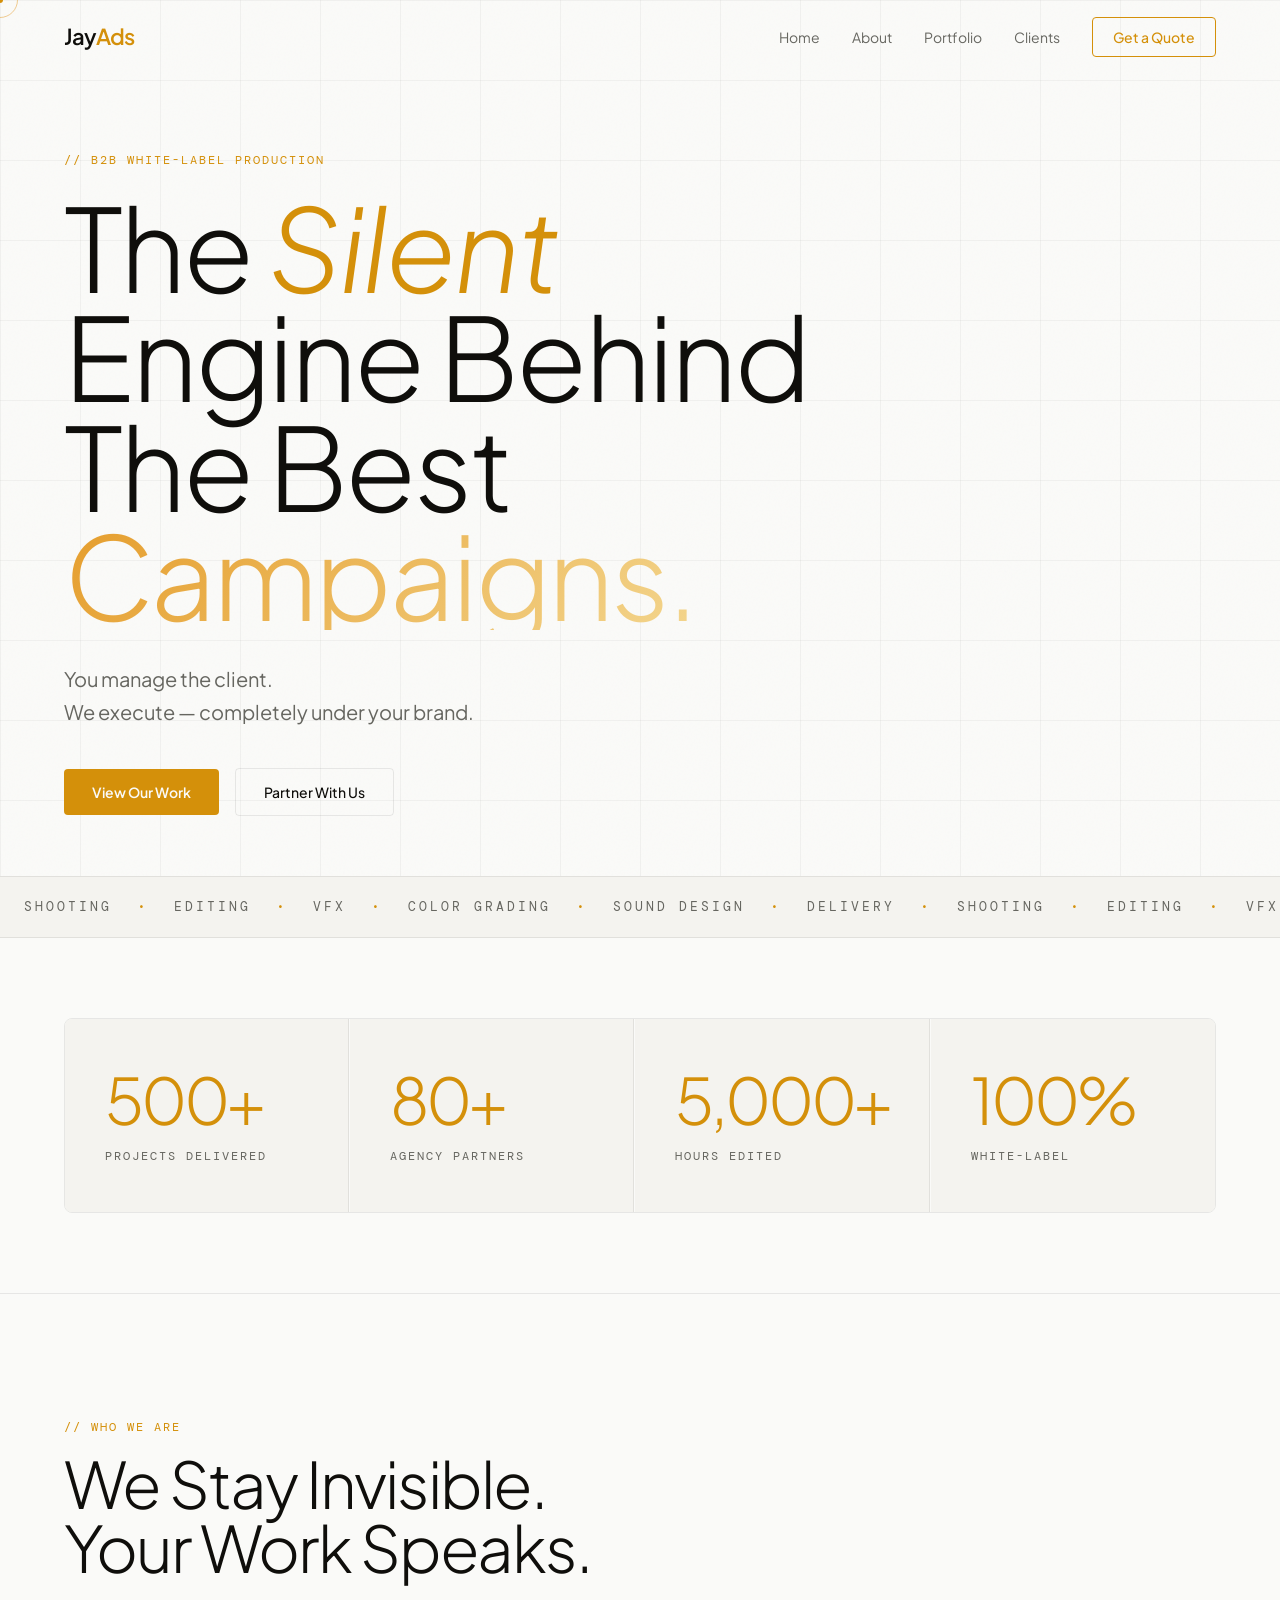
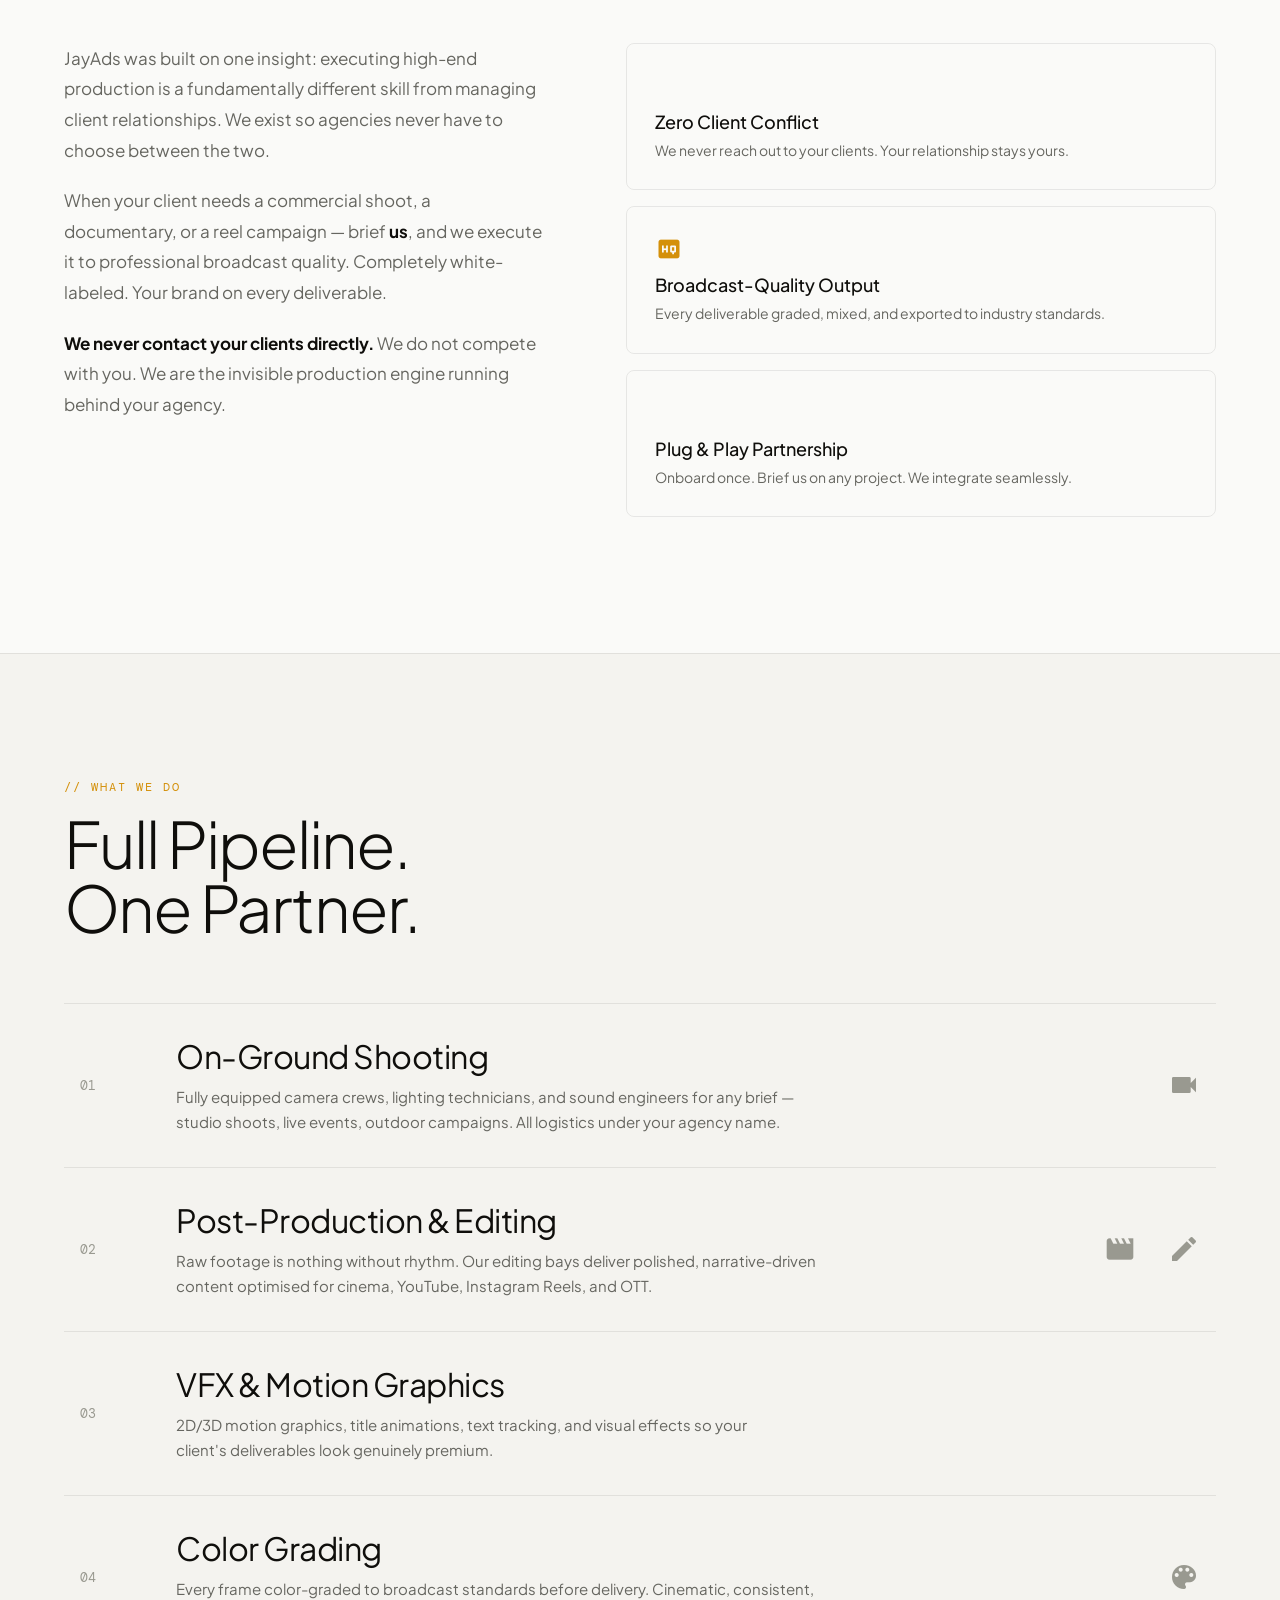
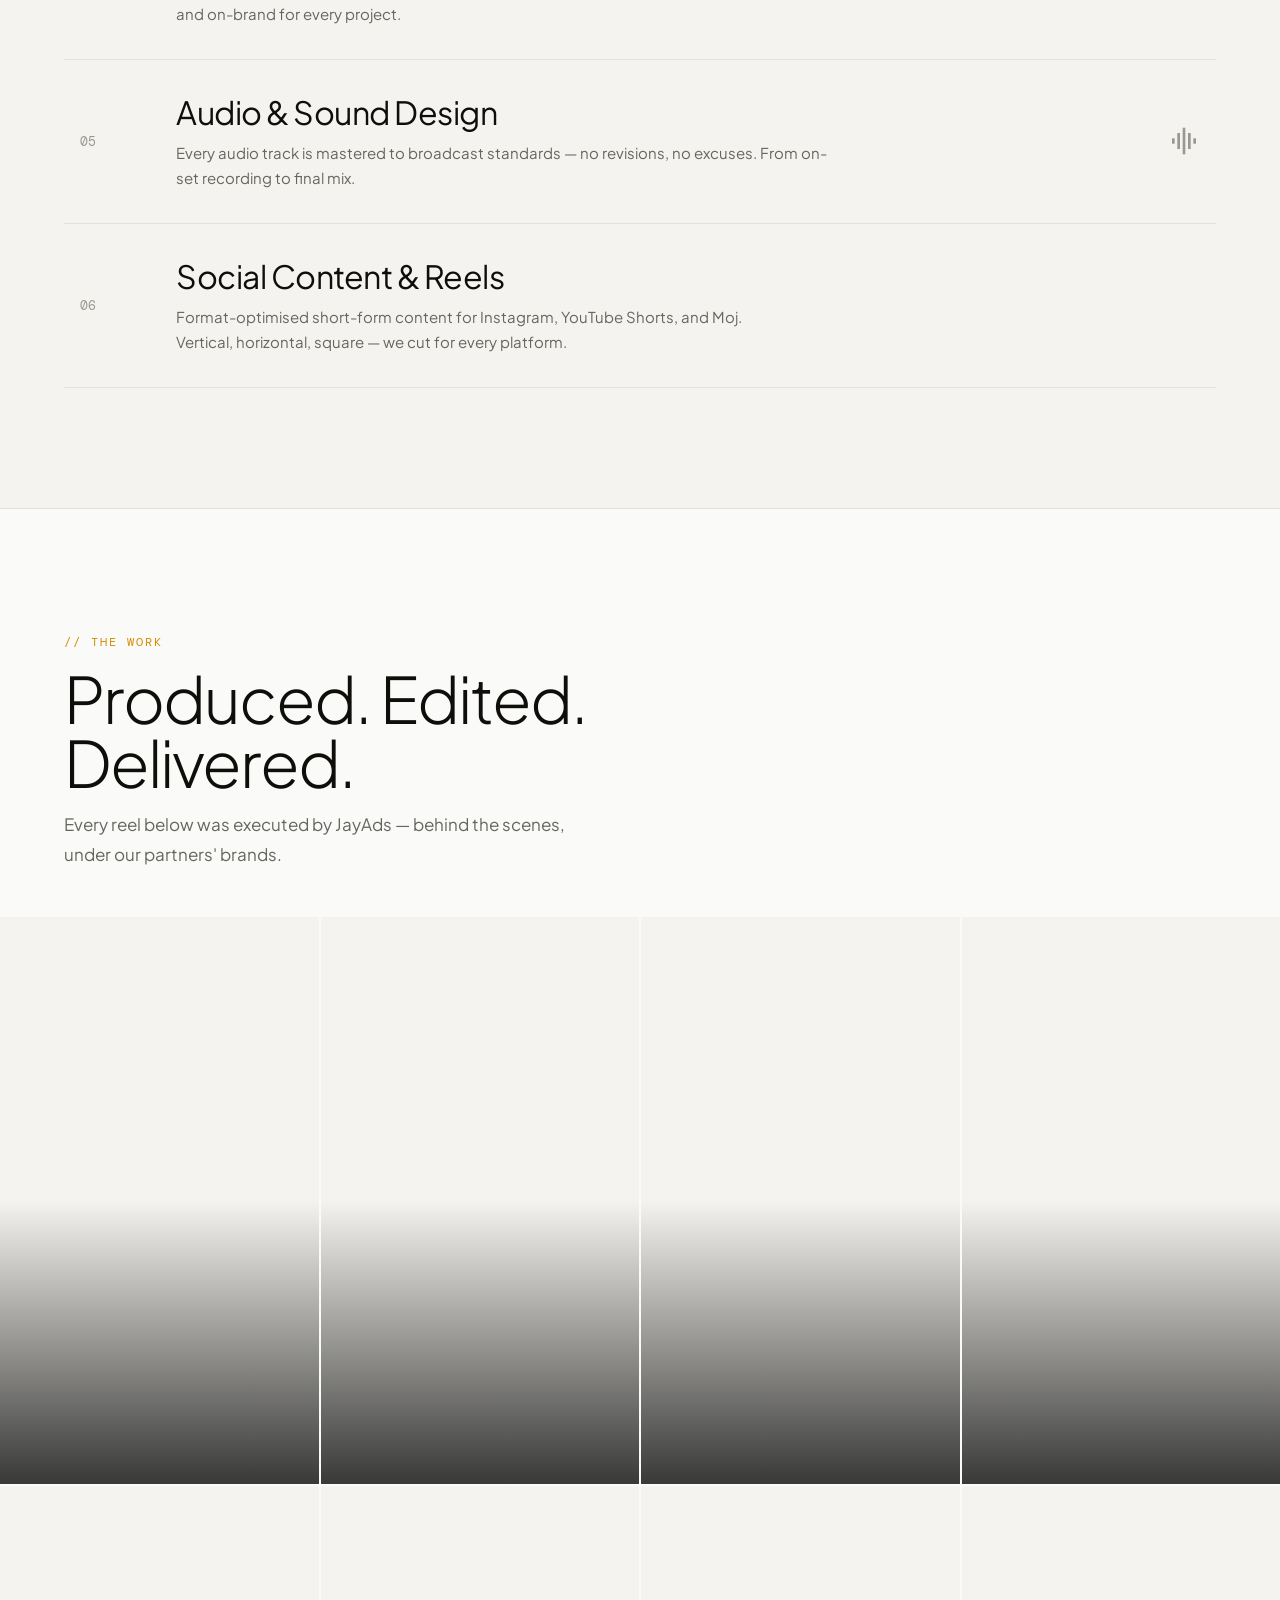
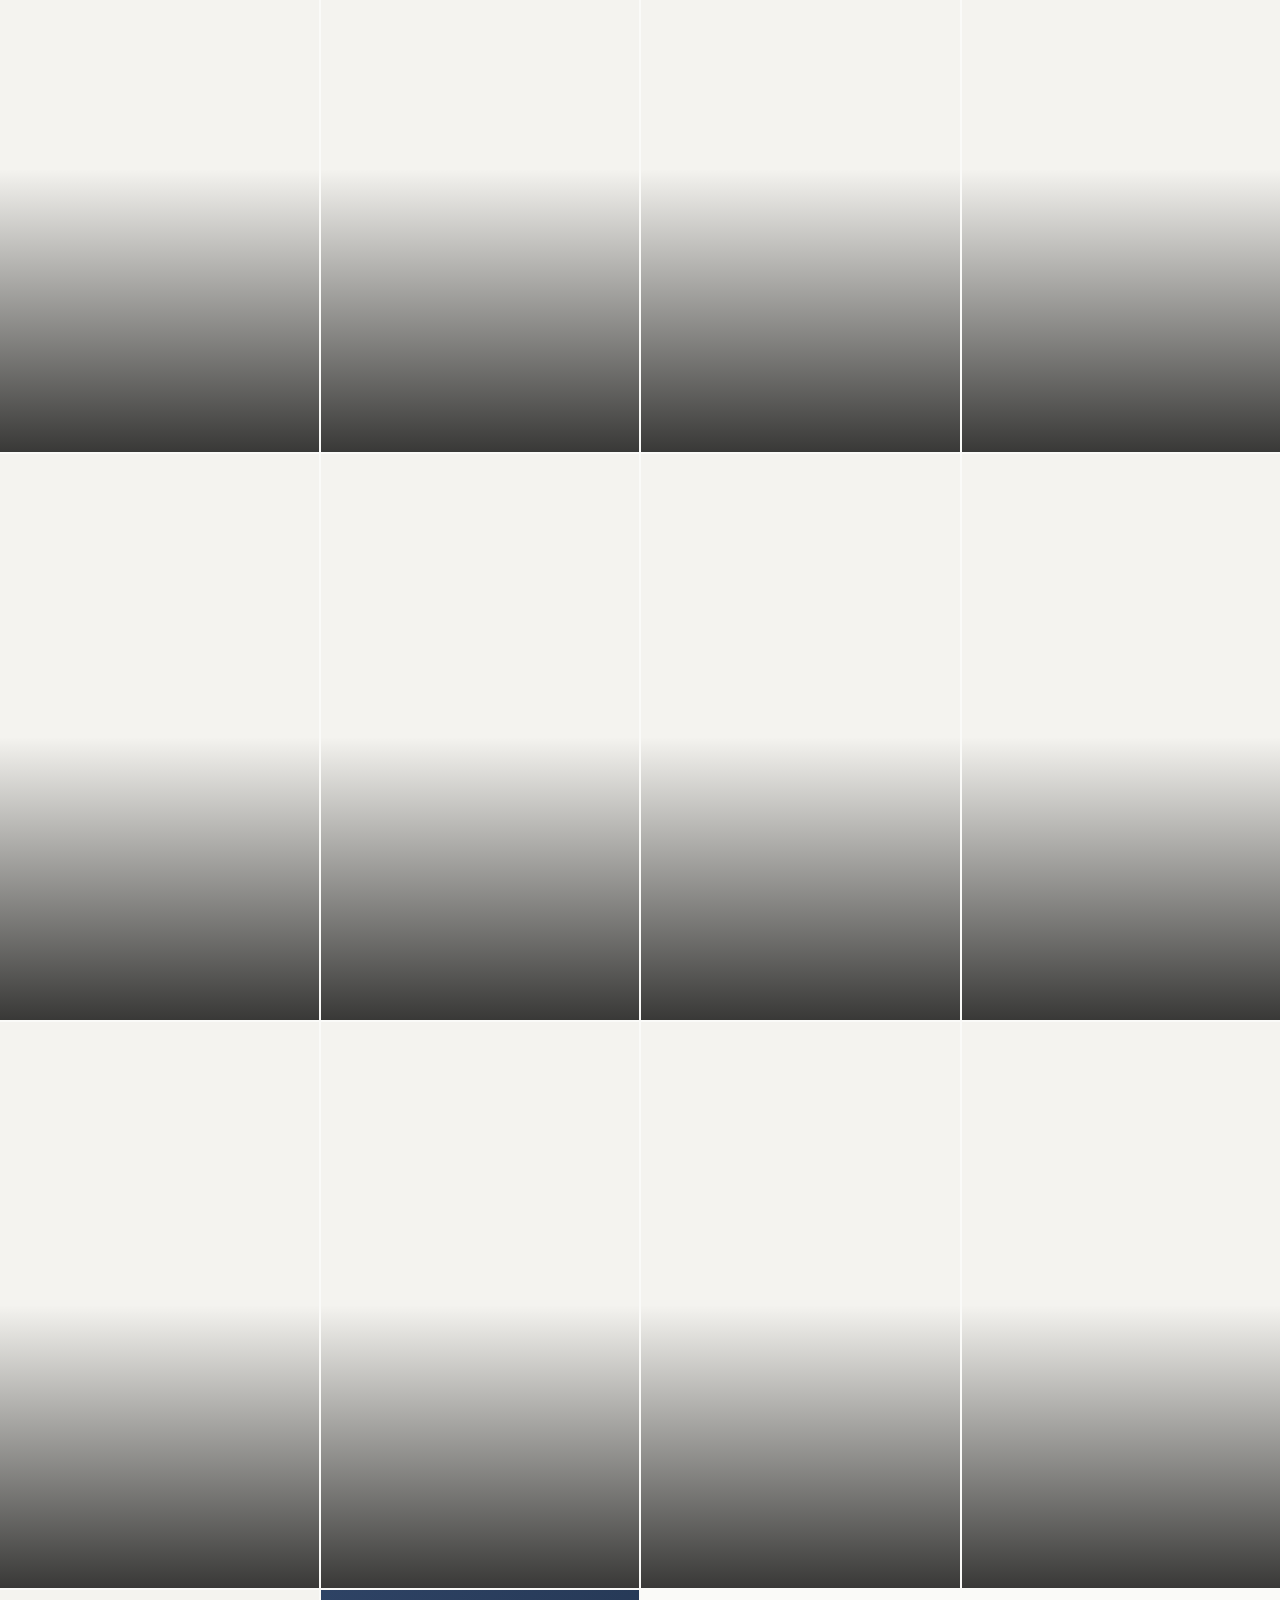
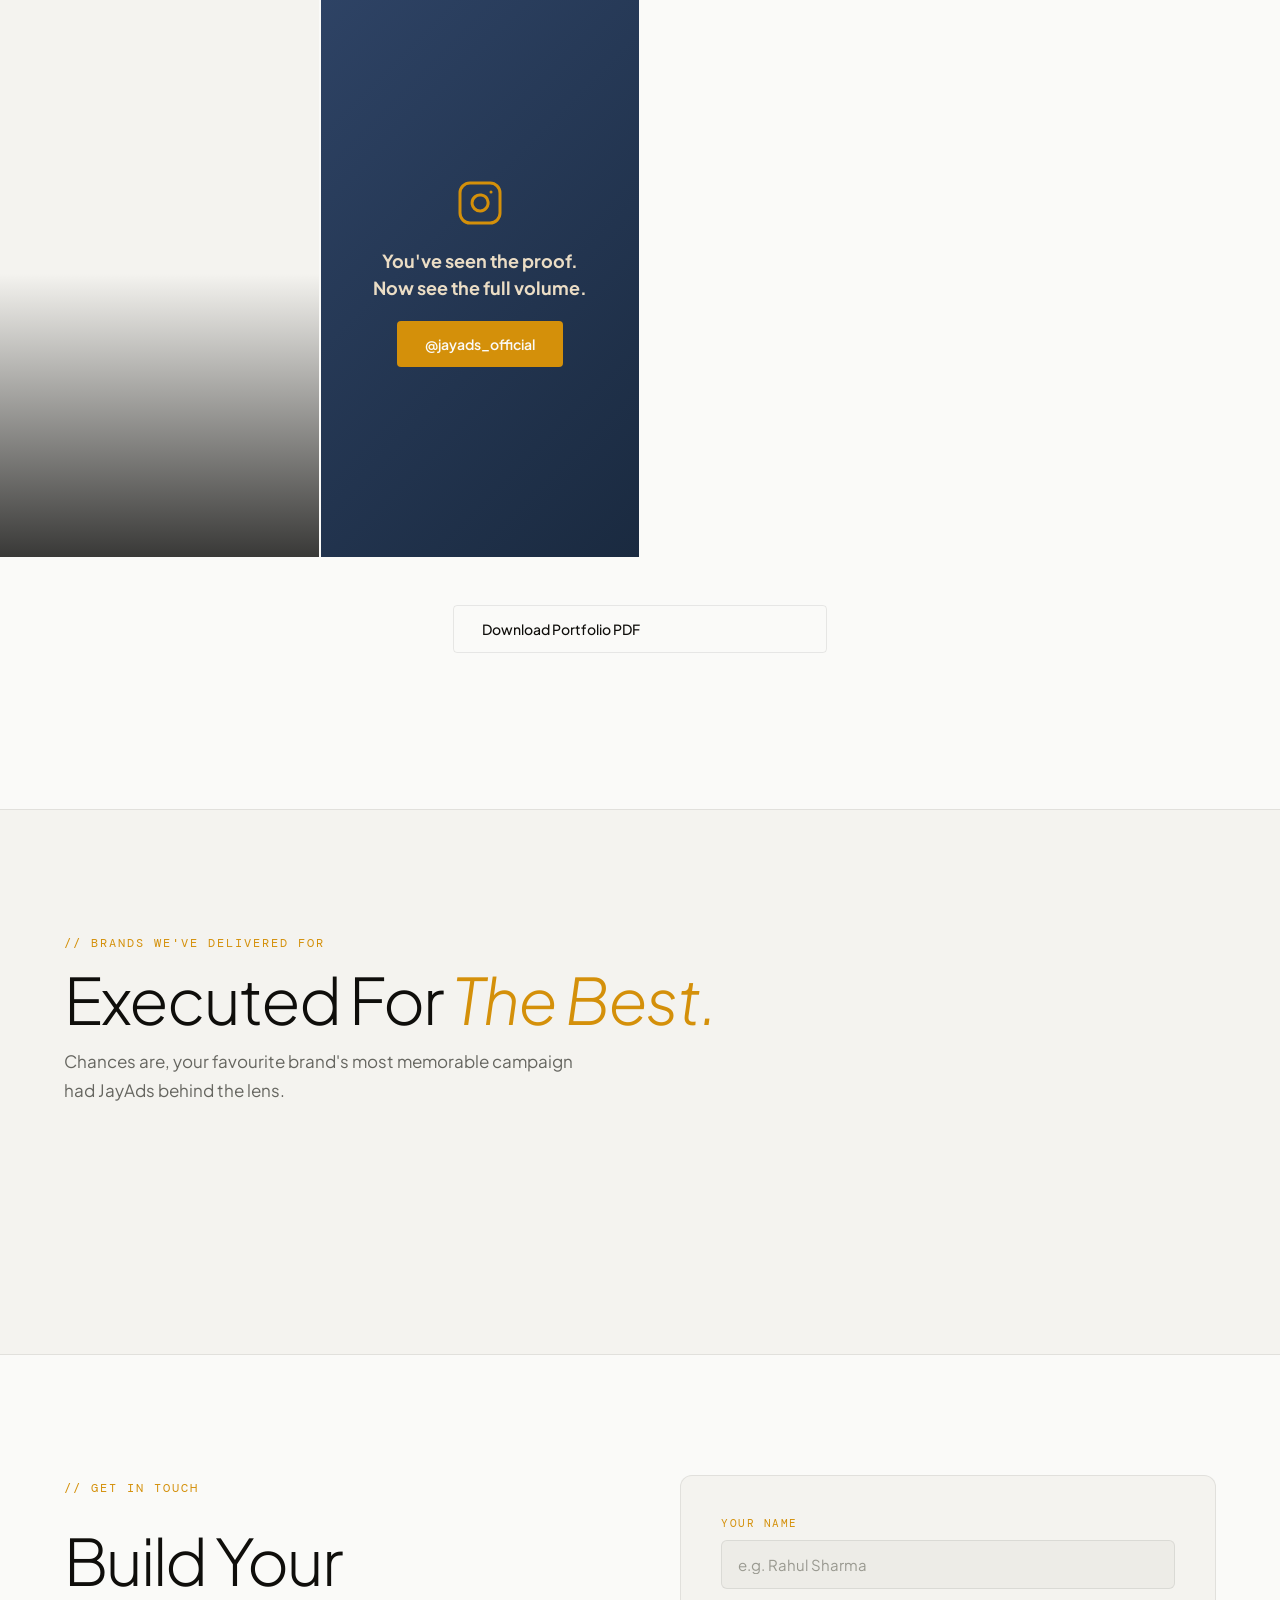
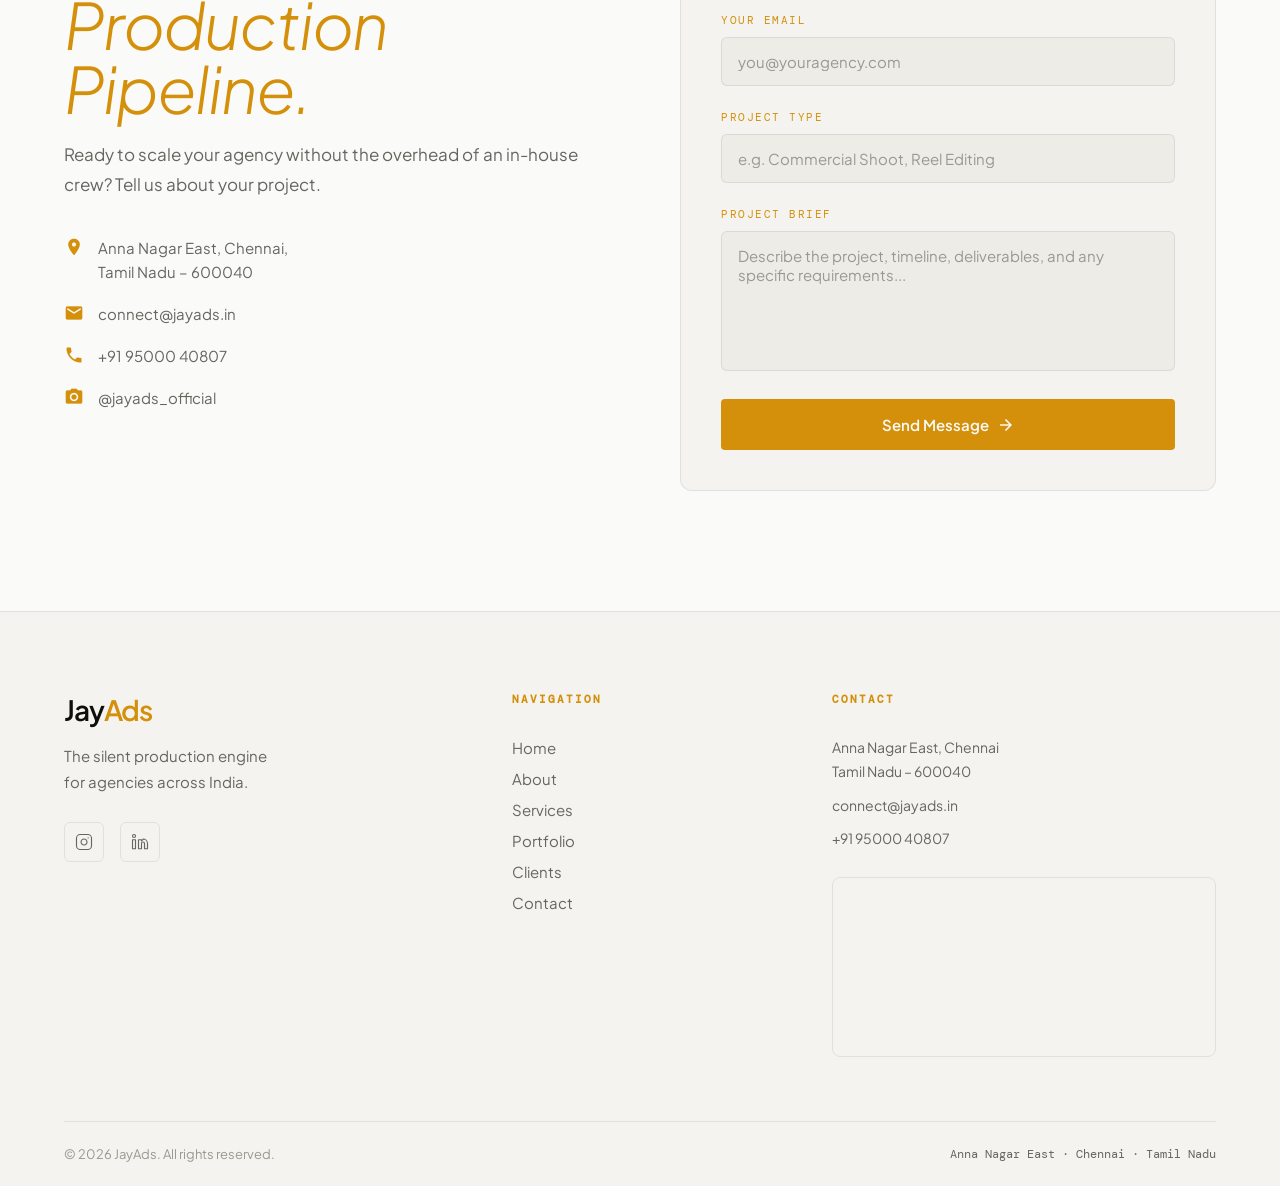
==== commit f9c90fae: "latest changes" ====
--- a/index.html
+++ b/index.html
@@ -1,1147 +1,545 @@
 <!DOCTYPE html>
 <html lang="en">
 <head>
-  <meta charset="UTF-8" />
-  <meta name="viewport" content="width=device-width, initial-scale=1.0" />
-  <title>JayAds — Your Elite In-House Growth &amp; Marketing Team | Chennai</title>
-  <meta name="description" content="JayAds is Chennai's premium digital marketing agency. Data-driven performance ads, social commerce, brand strategy &amp; web growth — all under one roof." />
-  <meta name="keywords" content="JayAds, digital marketing agency Chennai, performance marketing, brand strategy, social media marketing, video production, Jayanth S" />
-  <meta name="author" content="JayAds — Jayanth S." />
-  <meta property="og:title" content="JayAds — Your Elite In-House Growth &amp; Marketing Team" />
-  <meta property="og:description" content="Data-driven performance campaigns, social commerce, and full-stack brand growth." />
-  <meta property="og:type" content="website" />
-  <meta name="twitter:card" content="summary_large_image" />
-  <link rel="icon" type="image/png" href="favicon.png" />
-  <link rel="preconnect" href="https://fonts.googleapis.com" />
-  <link rel="preconnect" href="https://fonts.gstatic.com" crossorigin />
-  <link href="https://fonts.googleapis.com/css2?family=Inter:wght@300;400;500;600;700;800;900&family=Playfair+Display:ital,wght@0,700;0,800;1,700;1,800&display=swap" rel="stylesheet" />
-  <link rel="stylesheet" href="styles.css" />
+  <meta charset="utf-8" />
+  <title>JayAds — White-Label Production & Editing Partner for Agencies</title>
+  <meta name="viewport" content="width=device-width, initial-scale=1.0">
+  <meta name="description" content="JayAds is the silent, white-label production & editing engine for agencies across India. We shoot, edit, and deliver under your brand — you take the credit." />
+  <meta name="keywords" content="white label video production India, b2b video editing, camera crew for hire, agency production partner, post production Chennai" />
+  <meta name="author" content="JayAds" />
+  <meta property="og:title" content="JayAds — White-Label Production Partner">
+  <meta property="og:description" content="The silent execution engine for agencies. We shoot, edit, and deliver — you take the credit.">
+  <meta property="og:type" content="website">
+  <meta name="twitter:card" content="summary_large_image">
+
+  <!-- Google Fonts -->
+  <link rel="preconnect" href="https://fonts.googleapis.com">
+  <link rel="preconnect" href="https://fonts.gstatic.com" crossorigin>
+  <link href="https://fonts.googleapis.com/css2?family=Plus+Jakarta+Sans:wght@300;400;500;600;700&family=DM+Mono:wght@400&display=swap" rel="stylesheet">
+  <!-- Material Icons -->
+  <link rel="stylesheet" href="https://fonts.googleapis.com/icon?family=Material+Icons">
+
+  <link rel="stylesheet" href="jayads.css">
 </head>
 <body>
 
-  <!-- ═══════════════════════════════════════════════════ -->
-  <!-- PRELOADER                                           -->
-  <!-- ═══════════════════════════════════════════════════ -->
-  <div class="preloader" id="preloader">
-    <div class="preloader-inner">
-      <div class="preloader-logo">
-        <span class="logo-accent">Jay</span>Ads
-      </div>
-      <div class="preloader-bar">
-        <div class="preloader-fill"></div>
-      </div>
-      <p class="preloader-text">Crafting Your Experience…</p>
-    </div>
+  <!-- Scroll Progress Bar -->
+  <div id="scroll-progress"><div id="scroll-bar"></div></div>
+
+  <!-- Custom Cursor -->
+  <div id="cursor-dot"></div>
+  <div id="cursor-ring"></div>
+
+  <!-- ================================================
+   NAVIGATION
+  ================================================ -->
+  <nav id="nav" aria-label="Main navigation">
+    <div class="wrap nav-wrap">
+      <a href="#home" class="nav-logo" aria-label="JayAds Home">
+        <span class="logo-jay">Jay</span><span class="logo-ads">Ads</span>
+      </a>
+      <ul class="nav-links">
+        <li><a href="#home">Home</a></li>
+        <li><a href="#about">About</a></li>
+        <li><a href="#portfolio">Portfolio</a></li>
+        <li><a href="#clients">Clients</a></li>
+        <li><a href="#contact" class="nav-cta">Get a Quote</a></li>
+      </ul>
+      <button class="ham" id="ham" aria-label="Open menu" aria-expanded="false">
+        <span></span><span></span><span></span>
+      </button>
+    </div>
+  </nav>
+
+  <!-- Mobile Menu -->
+  <div class="mob-menu" id="mob-menu" aria-hidden="true">
+    <a href="#home">Home</a>
+    <a href="#about">About</a>
+    <a href="#portfolio">Portfolio</a>
+    <a href="#clients">Clients</a>
+    <a href="#contact">Get a Quote</a>
   </div>
 
-  <!-- ═══════════════════════════════════════════════════ -->
-  <!-- SCROLL PROGRESS BAR                                 -->
-  <!-- ═══════════════════════════════════════════════════ -->
-  <div class="scroll-progress" id="scroll-progress"></div>
-
-  <!-- ═══════════════════════════════════════════════════ -->
-  <!-- GLOBAL HEADER & NAVIGATION                         -->
-  <!-- ═══════════════════════════════════════════════════ -->
-  <header class="site-header" id="site-header">
-    <div class="header-inner">
-      <a href="index.html" class="logo" aria-label="JayAds Home">
-        <span class="logo-accent">Jay</span>Ads
+  <!-- ================================================
+   HERO
+  ================================================ -->
+  <section id="home" aria-label="Hero">
+    <div class="hero-bg-noise"></div>
+    <div class="hero-grid-overlay"></div>
+
+    <div class="hero-inner">
+      <div class="hero-tag fade">
+        <span class="mono">// B2B WHITE-LABEL PRODUCTION</span>
+      </div>
+      <h1 class="hero-headline fade d1">
+        The <em>Silent</em><br>
+        Engine Behind<br>
+        The Best<br>
+        <span class="hero-hl">Campaigns.</span>
+      </h1>
+      <p class="hero-sub fade d2">
+        You manage the client.<br>We execute — completely under your brand.
+      </p>
+      <div class="hero-actions fade d3">
+        <a href="#portfolio" class="btn-primary">View Our Work</a>
+        <a href="#contact" class="btn-ghost">Partner With Us</a>
+      </div>
+    </div>
+
+    <!-- Ticker Tape -->
+    <div class="hero-ticker" aria-hidden="true">
+      <div class="ticker-track">
+        <span>SHOOTING</span><span class="dot">·</span>
+        <span>EDITING</span><span class="dot">·</span>
+        <span>VFX</span><span class="dot">·</span>
+        <span>COLOR GRADING</span><span class="dot">·</span>
+        <span>SOUND DESIGN</span><span class="dot">·</span>
+        <span>DELIVERY</span><span class="dot">·</span>
+        <span>SHOOTING</span><span class="dot">·</span>
+        <span>EDITING</span><span class="dot">·</span>
+        <span>VFX</span><span class="dot">·</span>
+        <span>COLOR GRADING</span><span class="dot">·</span>
+        <span>SOUND DESIGN</span><span class="dot">·</span>
+        <span>DELIVERY</span><span class="dot">·</span>
+      </div>
+    </div>
+  </section>
+
+  <!-- ================================================
+   STATS
+  ================================================ -->
+  <section id="stats" aria-label="Statistics">
+    <div class="wrap">
+      <div class="stats-grid">
+        <div class="stat-tile fade">
+          <span class="stat-num"><span class="counter" data-t="500">0</span>+</span>
+          <span class="stat-label">Projects Delivered</span>
+        </div>
+        <div class="stat-tile fade d1">
+          <span class="stat-num"><span class="counter" data-t="80">0</span>+</span>
+          <span class="stat-label">Agency Partners</span>
+        </div>
+        <div class="stat-tile fade d2">
+          <span class="stat-num"><span class="counter" data-t="5000">0</span>+</span>
+          <span class="stat-label">Hours Edited</span>
+        </div>
+        <div class="stat-tile fade d3">
+          <span class="stat-num"><span class="counter" data-t="100">0</span>%</span>
+          <span class="stat-label">White-Label</span>
+        </div>
+      </div>
+    </div>
+  </section>
+
+  <!-- ================================================
+   ABOUT
+  ================================================ -->
+  <section id="about" aria-label="About JayAds">
+    <div class="wrap">
+      <div class="about-header">
+        <span class="section-tag fade">// WHO WE ARE</span>
+        <h2 class="section-headline fade d1">
+          We Stay Invisible.<br>Your Work Speaks.
+        </h2>
+      </div>
+
+      <div class="about-split fade d2">
+        <div class="about-left">
+          <p>JayAds was built on one insight: executing high-end production is a fundamentally different skill from managing client relationships. We exist so agencies never have to choose between the two.</p>
+          <p>When your client needs a commercial shoot, a documentary, or a reel campaign — brief <strong>us</strong>, and we execute it to professional broadcast quality. Completely white-labeled. Your brand on every deliverable.</p>
+          <p><strong>We never contact your clients directly.</strong> We do not compete with you. We are the invisible production engine running behind your agency.</p>
+        </div>
+        <div class="about-right">
+          <div class="about-callout">
+            <span class="callout-icon material-icons">verified</span>
+            <p class="callout-text">Zero Client Conflict</p>
+            <p class="callout-sub">We never reach out to your clients. Your relationship stays yours.</p>
+          </div>
+          <div class="about-callout">
+            <span class="callout-icon material-icons">high_quality</span>
+            <p class="callout-text">Broadcast-Quality Output</p>
+            <p class="callout-sub">Every deliverable graded, mixed, and exported to industry standards.</p>
+          </div>
+          <div class="about-callout">
+            <span class="callout-icon material-icons">electrical_services</span>
+            <p class="callout-text">Plug & Play Partnership</p>
+            <p class="callout-sub">Onboard once. Brief us on any project. We integrate seamlessly.</p>
+          </div>
+        </div>
+      </div>
+    </div>
+  </section>
+
+  <!-- ================================================
+   SERVICES
+  ================================================ -->
+  <section id="services" aria-label="Our Services">
+    <div class="wrap">
+      <span class="section-tag fade">// WHAT WE DO</span>
+      <h2 class="section-headline fade d1">Full Pipeline.<br>One Partner.</h2>
+
+      <div class="services-list">
+        <div class="service-item fade" tabindex="0">
+          <span class="service-num mono">01</span>
+          <div class="service-body">
+            <h3 class="service-title">On-Ground Shooting</h3>
+            <p class="service-desc">Fully equipped camera crews, lighting technicians, and sound engineers for any brief — studio shoots, live events, outdoor campaigns. All logistics under your agency name.</p>
+          </div>
+          <span class="service-icon material-icons">videocam</span>
+        </div>
+        <div class="service-item fade d1" tabindex="0">
+          <span class="service-num mono">02</span>
+          <div class="service-body">
+            <h3 class="service-title">Post-Production & Editing</h3>
+            <p class="service-desc">Raw footage is nothing without rhythm. Our editing bays deliver polished, narrative-driven content optimised for cinema, YouTube, Instagram Reels, and OTT.</p>
+          </div>
+          <span class="service-icon material-icons">movie_edit</span>
+        </div>
+        <div class="service-item fade d2" tabindex="0">
+          <span class="service-num mono">03</span>
+          <div class="service-body">
+            <h3 class="service-title">VFX & Motion Graphics</h3>
+            <p class="service-desc">2D/3D motion graphics, title animations, text tracking, and visual effects so your client's deliverables look genuinely premium.</p>
+          </div>
+          <span class="service-icon material-icons">auto_awesome</span>
+        </div>
+        <div class="service-item fade d3" tabindex="0">
+          <span class="service-num mono">04</span>
+          <div class="service-body">
+            <h3 class="service-title">Color Grading</h3>
+            <p class="service-desc">Every frame color-graded to broadcast standards before delivery. Cinematic, consistent, and on-brand for every project.</p>
+          </div>
+          <span class="service-icon material-icons">palette</span>
+        </div>
+        <div class="service-item fade d4" tabindex="0">
+          <span class="service-num mono">05</span>
+          <div class="service-body">
+            <h3 class="service-title">Audio & Sound Design</h3>
+            <p class="service-desc">Every audio track is mastered to broadcast standards — no revisions, no excuses. From on-set recording to final mix.</p>
+          </div>
+          <span class="service-icon material-icons">graphic_eq</span>
+        </div>
+        <div class="service-item fade d1" tabindex="0">
+          <span class="service-num mono">06</span>
+          <div class="service-body">
+            <h3 class="service-title">Social Content & Reels</h3>
+            <p class="service-desc">Format-optimised short-form content for Instagram, YouTube Shorts, and Moj. Vertical, horizontal, square — we cut for every platform.</p>
+          </div>
+          <span class="service-icon material-icons">smart_display</span>
+        </div>
+      </div>
+    </div>
+  </section>
+
+  <!-- ================================================
+   PORTFOLIO
+  ================================================ -->
+  <section id="portfolio" aria-label="Portfolio">
+    <div class="wrap">
+      <span class="section-tag fade">// THE WORK</span>
+      <h2 class="section-headline fade d1">
+        Produced. Edited.<br>Delivered.
+      </h2>
+      <p class="section-sub fade d2">Every reel below was executed by JayAds — behind the scenes, under our partners' brands.</p>
+    </div>
+
+    <div class="ig-grid" id="ig-grid">
+
+      <div class="ig-item" data-index="0" tabindex="0" role="button" aria-label="Play reel 1">
+        <video src="reels/A campaign that was emotionally driven for the select few from the Chennai city. Couldnt have m.mp4" poster="reels/cover/A_campaign_that_was_emotionally_driven_for_the_select_few_from_the_Chennai_city_Couldnt_have_made_it_any_better_India_southindia_reelsinstagram_reelsv_Cy_R-vOSHzd.webp" muted playsinline preload="none" loop></video>
+        <div class="reel-overlay"></div>
+        <div class="reel-play-btn"><span class="material-icons">play_arrow</span></div>
+        <div class="reel-caption-bar">Emotionally driven campaign — Chennai</div>
+      </div>
+
+      <div class="ig-item" data-index="1" tabindex="0" role="button" aria-label="Play reel 2">
+        <video src="reels/All good things happen in behind the scenes. The hardwork,The effort,The perseveranceAnd what no.mp4" poster="reels/cover/All_good_things_happen_in_behind_the_scenes_The_hardwork_The_effort_The_perseverance_And_what_not_Yet_another_bts_on_our_recent_campaign_with_Bhavana_CcPB08ZprL-.webp" muted playsinline preload="none" loop></video>
+        <div class="reel-overlay"></div>
+        <div class="reel-play-btn"><span class="material-icons">play_arrow</span></div>
+        <div class="reel-caption-bar">All the magic happens behind the scenes</div>
+      </div>
+
+      <div class="ig-item" data-index="2" tabindex="0" role="button" aria-label="Play reel 3">
+        <video src="reels/Campaign for Kotak Mahindra Bank Ltd Ft. @keerthysureshofficial Another collaboration with @kota.mp4" poster="reels/cover/Campaign_for_Kotak_Mahindra_Bank_Ltd_Ft_keerthysureshofficial_Another_collaboration_with_kotakbankltd_this_time_a_much_bigger_step_Getting_to_work_wit_Cbjk28sDyzH.webp" muted playsinline preload="none" loop></video>
+        <div class="reel-overlay"></div>
+        <div class="reel-play-btn"><span class="material-icons">play_arrow</span></div>
+        <div class="reel-caption-bar">Kotak Mahindra Bank ft. Keerthy Suresh</div>
+      </div>
+
+      <div class="ig-item" data-index="3" tabindex="0" role="button" aria-label="Play reel 4">
+        <video src="reels/Every stunning moment with the Samsung Galaxy Z Flip 6 reflects our relentless dedication and ha.mp4" poster="reels/cover/Every_stunning_moment_with_the_Samsung_Galaxy_Z_Flip_6_reflects_our_relentless_dedication_and_hard_work_From_brainstorming_to_perfecting_every_shot_ou_C-cIM3cSSsS.webp" muted playsinline preload="none" loop></video>
+        <div class="reel-overlay"></div>
+        <div class="reel-play-btn"><span class="material-icons">play_arrow</span></div>
+        <div class="reel-caption-bar">Samsung Galaxy Z Flip 6 campaign</div>
+      </div>
+
+      <div class="ig-item" data-index="4" tabindex="0" role="button" aria-label="Play reel 5">
+        <video src="reels/From Karnataka to AP-Telangana to Tamil Nadu to Kerala , our influencer reach covers all corners.mp4" poster="reels/cover/From_Karnataka_to_APTelangana_to_Tamil_Nadu_to_Kerala_our_influencer_reach_covers_all_corners_of_South_India_ensuring_targeted_campaigns_and_top-tier_DJDyX9ASMY0.webp" muted playsinline preload="none" loop></video>
+        <div class="reel-overlay"></div>
+        <div class="reel-play-btn"><span class="material-icons">play_arrow</span></div>
+        <div class="reel-caption-bar">Pan South India coverage</div>
+      </div>
+
+      <div class="ig-item" data-index="5" tabindex="0" role="button" aria-label="Play reel 6">
+        <video src="reels/Its surreal for anyone to collaborate with the very person they look up! The Intermentalist tea.mp4" poster="reels/cover/Its_surreal_for_anyone_to_collaborate_with_the_very_person_they_look_up_The_Intermentalist_team_got_a_chance_to_live_the_dream_while_shooting_the_deli_CjcNnvHD6XU.webp" muted playsinline preload="none" loop></video>
+        <div class="reel-overlay"></div>
+        <div class="reel-play-btn"><span class="material-icons">play_arrow</span></div>
+        <div class="reel-caption-bar">Living the dream — high-profile talent shoot</div>
+      </div>
+
+      <div class="ig-item" data-index="6" tabindex="0" role="button" aria-label="Play reel 7">
+        <video src="reels/One brick at a time has led us here. 2023 has kickstarted on a high note as we collaborate with.mp4" poster="reels/cover/One_brick_at_a_time_has_led_us_here_2023_has_kickstarted_on_a_high_note_as_we_collaborate_with_badminton_legend_-_the_one_and_only_Saina_Nehwal_for_So_Cnl0Tj_oOOY.webp" muted playsinline preload="none" loop></video>
+        <div class="reel-overlay"></div>
+        <div class="reel-play-btn"><span class="material-icons">play_arrow</span></div>
+        <div class="reel-caption-bar">Saina Nehwal × Sony</div>
+      </div>
+
+      <div class="ig-item" data-index="7" tabindex="0" role="button" aria-label="Play reel 8">
+        <video src="reels/One of the most iconic campaigns of ours in recent times. For Acharya - Prime video, We collabor.mp4" poster="reels/cover/One_of_the_most_iconic_campaigns_of_ours_in_recent_times_For_Acharya_Prime_video_We_collaborated_with_Actress_Aishwarya_Rajesh_and_results_were_way_be_CfDobbpj57_.webp" muted playsinline preload="none" loop></video>
+        <div class="reel-overlay"></div>
+        <div class="reel-play-btn"><span class="material-icons">play_arrow</span></div>
+        <div class="reel-caption-bar">Acharya × Amazon Prime Video</div>
+      </div>
+
+      <div class="ig-item" data-index="8" tabindex="0" role="button" aria-label="Play reel 9">
+        <video src="reels/Priya Anand, what a journey it's been! 😬 After five years, we finally made it happen. Loved eve.mp4" poster="reels/cover/Priya_Anand_what_a_journey_its_been_After_five_years_we_finally_made_it_happen_Loved_every_moment_of_our_shoot_and_cant_wait_for_more_adventures_toget_C9ZFC0nSXTT.webp" muted playsinline preload="none" loop></video>
+        <div class="reel-overlay"></div>
+        <div class="reel-play-btn"><span class="material-icons">play_arrow</span></div>
+        <div class="reel-caption-bar">Priya Anand — five years in the making</div>
+      </div>
+
+      <div class="ig-item" data-index="9" tabindex="0" role="button" aria-label="Play reel 10">
+        <video src="reels/Quality of work is our preferred business plan. We aint busy but productive always 🔥Our recent.mp4" poster="reels/cover/Quality_of_work_is_our_preferred_business_plan_We_aint_busy_but_productive_always_Our_recent_association_with_Nabha_Natesh_TheInterMentalist_Influence_C7okdvYyaD0.webp" muted playsinline preload="none" loop></video>
+        <div class="reel-overlay"></div>
+        <div class="reel-play-btn"><span class="material-icons">play_arrow</span></div>
+        <div class="reel-caption-bar">Quality is our business plan 🔥</div>
+      </div>
+
+      <div class="ig-item" data-index="10" tabindex="0" role="button" aria-label="Play reel 11">
+        <video src="reels/Thats a wrap up !All Out x JayAds 🤘Have you checked out other campaign videos of o.mp4" poster="reels/cover/Thats_a_wrap_up_All_Out_x_The_InterMentalist_Have_you_checked_out_other_campaign_videos_of_ours_for_the_same_brand_If_not_do_have_a_look_at_our_highli_C7ioayhSx_q.webp" muted playsinline preload="none" loop></video>
+        <div class="reel-overlay"></div>
+        <div class="reel-play-btn"><span class="material-icons">play_arrow</span></div>
+        <div class="reel-caption-bar">All Out × JayAds — That's a wrap 🤘</div>
+      </div>
+
+      <div class="ig-item" data-index="11" tabindex="0" role="button" aria-label="Play reel 12">
+        <video src="reels/We had an amazing time shooting for Reliance TRENDS with Andrea Jeremiah! 🌟🎥 The campaign requ.mp4" poster="reels/cover/We_had_an_amazing_time_shooting_for_Reliance_TRENDS_with_Andrea_Jeremiah_The_campaign_required_a_lot_of_planning_and_visualizing_every_shot_before_the_DDCU_gVSQRt.webp" muted playsinline preload="none" loop></video>
+        <div class="reel-overlay"></div>
+        <div class="reel-play-btn"><span class="material-icons">play_arrow</span></div>
+        <div class="reel-caption-bar">Reliance TRENDS × Andrea Jeremiah 🌟</div>
+      </div>
+
+      <div class="ig-item" data-index="12" tabindex="0" role="button" aria-label="Play reel 13">
+        <video src="reels/We turn bold ideas into unstoppable campaigns. ⚡Every powerful collaboration starts with the rig.mp4" poster="reels/cover/We_turn_bold_ideas_into_unstoppable_campaigns_Every_powerful_collaboration_starts_with_the_right_connection_and_we_made_it_real_bringing_together_bran_DPfxDiUkgBc.webp" muted playsinline preload="none" loop></video>
+        <div class="reel-overlay"></div>
+        <div class="reel-play-btn"><span class="material-icons">play_arrow</span></div>
+        <div class="reel-caption-bar">Bold ideas → unstoppable campaigns ⚡</div>
+      </div>
+
+      <div class="ig-item" data-index="13" tabindex="0" role="button" aria-label="Play reel 14">
+        <video src="reels/When you think of uber cool outfits, you think of AJIO. When AJIO thinks of driving their digita.mp4" poster="reels/cover/When_you_think_of_uber_cool_outfits_you_think_of_AJIO_When_AJIO_thinks_of_driving_their_digital_campaign_for_South_they_think_of_US_first_We_are_alway_CqAqjY_jmtt.webp" muted playsinline preload="none" loop></video>
+        <div class="reel-overlay"></div>
+        <div class="reel-play-btn"><span class="material-icons">play_arrow</span></div>
+        <div class="reel-caption-bar">AJIO × JayAds — Fashion meets precision</div>
+      </div>
+
+      <div class="ig-item" data-index="14" tabindex="0" role="button" aria-label="Play reel 15">
+        <video src="reels/Where the good road ends, off-roading begins.Here is our campaign for MG Motors for their vehicl.mp4" poster="reels/cover/Where_the_good_road_ends_off-roading_begins_Here_is_our_campaign_for_MG_Motors_for_their_vehicle_-_GLOSTER_Watch_outthe_road_is_gonna_get_tough_India_Cs5fb4isJdG.webp" muted playsinline preload="none" loop></video>
+        <div class="reel-overlay"></div>
+        <div class="reel-play-btn"><span class="material-icons">play_arrow</span></div>
+        <div class="reel-caption-bar">MG Motors Gloster — where good roads end</div>
+      </div>
+
+      <div class="ig-item" data-index="15" tabindex="0" role="button" aria-label="Play reel 16">
+        <video src="reels/What an experience we had working with Suma Kanakala for  Apollos influencer campaign. Our team.mp4" poster="reels/cover/What_an_experience_we_had_working_with_Suma_Kanakala_for_Apollos_influencer_campaign_Our_team_reached_Hyderabad_early_in_the_morning_after_completing_Cr8HkdKtp1r.webp" muted playsinline preload="none" loop></video>
+        <div class="reel-overlay"></div>
+        <div class="reel-play-btn"><span class="material-icons">play_arrow</span></div>
+        <div class="reel-caption-bar">Apollo × Suma Kanakala — Hyderabad</div>
+      </div>
+
+      <div class="ig-item" data-index="16" tabindex="0" role="button" aria-label="Play reel 17">
+        <video src="reels/Thrilled to team up with Subramanian Badrinath for our latest project! Collaborating with a vete.mp4" poster="reels/cover/Thrilled_to_team_up_with_Subramanian_Badrinath_for_our_latest_project_Collaborating_with_a_veteran_cricketer_and_commentator_is_always_an_inspiring_ex_C9kEzu7yFs3.webp" muted playsinline preload="none" loop></video>
+        <div class="reel-overlay"></div>
+        <div class="reel-play-btn"><span class="material-icons">play_arrow</span></div>
+        <div class="reel-caption-bar">Subramanian Badrinath — veteran collab</div>
+      </div>
+
+      <!-- Instagram promo card -->
+      <div class="ig-promo">
+        <svg viewBox="0 0 24 24" class="ig-icon"><rect x="2" y="2" width="20" height="20" rx="5"/><path d="M16 11.37A4 4 0 1 1 12.63 8 4 4 0 0 1 16 11.37z"/><line x1="17.5" y1="6.5" x2="17.51" y2="6.5"/></svg>
+        <p>You've seen the proof.<br>Now see the full volume.</p>
+        <a href="https://www.instagram.com/jayads_official/" target="_blank" class="btn-primary">@jayads_official</a>
+      </div>
+    </div>
+
+    <div class="port-cta wrap fade">
+      <a href="updated-content/JayAds_Portfolio.pdf" class="btn-ghost" download>
+        Download Portfolio PDF
+        <span class="material-icons" style="font-size:18px;vertical-align:middle;margin-left:6px">download</span>
       </a>
-
-      <nav class="nav-links" id="nav-links" role="navigation" aria-label="Main Navigation">
-        <a href="index.html" class="active nav-home-link" data-section="home">Home</a>
-        <div class="nav-item-dropdown">
-          <a href="services.html" class="dropdown-trigger" data-section="services">Services <svg class="chevron-svg" width="14" height="14" viewBox="0 0 24 24" fill="none" stroke="currentColor" stroke-width="2.5" stroke-linecap="round" stroke-linejoin="round" style="margin-left:4px; vertical-align:middle; margin-bottom:3px; opacity:0.8;"><polyline points="6 9 12 15 18 9"></polyline></svg></a>
-          <div class="mega-dropdown">
-            <div class="mega-dropdown-inner">
-              <div class="mega-col-links">
-                <span class="mega-title">Growth & Marketing</span>
-                <a href="services.html#digital-marketing" class="mega-link-item">
-                  <div class="mega-link-icon" style="width:24px;height:24px;display:flex;align-items:center;justify-content:center;color:var(--accent-gold);">
-                    <svg width="20" height="20" viewBox="0 0 24 24" fill="none" stroke="currentColor" stroke-width="2"><path d="M22 12h-4l-3 9L9 3l-3 9H2"/></svg>
-                  </div>
-                  <div>
-                    <span class="mega-link-title">Digital Marketing Strategy</span>
-                    <span class="mega-link-desc">Data-driven growth plans</span>
-                  </div>
-                </a>
-                <a href="services.html#seo" class="mega-link-item">
-                  <div class="mega-link-icon" style="width:24px;height:24px;display:flex;align-items:center;justify-content:center;color:var(--accent-gold);">
-                    <svg width="20" height="20" viewBox="0 0 24 24" fill="none" stroke="currentColor" stroke-width="2"><circle cx="12" cy="12" r="10"/><path d="M12 2a15.3 15.3 0 0 1 4 10 15.3 15.3 0 0 1-4 10 15.3 15.3 0 0 1-4-10 15.3 15.3 0 0 1 4-10z"/></svg>
-                  </div>
-                  <div>
-                    <span class="mega-link-title">Organic Growth (SEO)</span>
-                    <span class="mega-link-desc">Long-term search visibility</span>
-                  </div>
-                </a>
-                <a href="services.html#paid-ads" class="mega-link-item">
-                  <div class="mega-link-icon" style="width:24px;height:24px;display:flex;align-items:center;justify-content:center;color:var(--accent-gold);">
-                    <svg width="20" height="20" viewBox="0 0 24 24" fill="none" stroke="currentColor" stroke-width="2"><path d="M22 11.08V12a10 10 0 1 1-5.93-9.14"/><polyline points="22 4 12 14.01 9 11.01"/></svg>
-                  </div>
-                  <div>
-                    <span class="mega-link-title">Paid Advertising</span>
-                    <span class="mega-link-desc">Google Ads &amp; Meta Campaigns</span>
-                  </div>
-                </a>
-              </div>
-              <div class="mega-col-links">
-                <span class="mega-title">Design & Consulting</span>
-                <a href="services.html#web-design" class="mega-link-item">
-                  <div class="mega-link-icon" style="width:24px;height:24px;display:flex;align-items:center;justify-content:center;color:var(--accent-gold);">
-                    <svg width="20" height="20" viewBox="0 0 24 24" fill="none" stroke="currentColor" stroke-width="2"><rect x="2" y="3" width="20" height="14" rx="2" ry="2"/><line x1="8" y1="21" x2="16" y2="21"/><line x1="12" y1="17" x2="12" y2="21"/></svg>
-                  </div>
-                  <div>
-                    <span class="mega-link-title">Website Design</span>
-                    <span class="mega-link-desc">High-converting online presence</span>
-                  </div>
-                </a>
-                <a href="services.html#branding" class="mega-link-item">
-                  <div class="mega-link-icon" style="width:24px;height:24px;display:flex;align-items:center;justify-content:center;color:var(--accent-gold);">
-                    <svg width="20" height="20" viewBox="0 0 24 24" fill="none" stroke="currentColor" stroke-width="2"><polygon points="12 2 15.09 8.26 22 9.27 17 14.14 18.18 21.02 12 17.77 5.82 21.02 7 14.14 2 9.27 8.91 8.26 12 2"/></svg>
-                  </div>
-                  <div>
-                    <span class="mega-link-title">Brand Identity</span>
-                    <span class="mega-link-desc">Positioning and visual assets</span>
-                  </div>
-                </a>
-                <a href="services.html#consulting" class="mega-link-item">
-                  <div class="mega-link-icon" style="width:24px;height:24px;display:flex;align-items:center;justify-content:center;color:var(--accent-gold);">
-                    <svg width="20" height="20" viewBox="0 0 24 24" fill="none" stroke="currentColor" stroke-width="2"><path d="M17 21v-2a4 4 0 0 0-4-4H5a4 4 0 0 0-4 4v2"/><circle cx="9" cy="7" r="4"/><path d="M23 21v-2a4 4 0 0 0-3-3.87"/><path d="M16 3.13a4 4 0 0 1 0 7.75"/></svg>
-                  </div>
-                  <div>
-                    <span class="mega-link-title">Marketing Consulting</span>
-                    <span class="mega-link-desc">Expert strategy and advisory</span>
-                  </div>
-                </a>
-              </div>
-            </div>
-          </div>
-        </div>
-        <a href="work.html" data-section="portfolio">Work</a>
-        <a href="about.html" data-section="process">About</a>
-      </nav>
-
-      <button class="nav-cta desktop-only" id="nav-book-btn" aria-label="Book a Call">Book a Call</button>
-
-      <button class="hamburger" id="hamburger" aria-label="Open Menu" aria-expanded="false">
-        <span></span>
-        <span></span>
-        <span></span>
-      </button>
-    </div>
-
-    <!-- Mobile Menu Overlay -->
-    <div class="mobile-nav" id="mobile-nav">
-      <a href="index.html" class="active">Home</a>
-      <a href="services.html">Services</a>
-      <a href="work.html">Work</a>
-      <a href="about.html">About</a>
-      <button class="nav-cta mobile-book-btn" id="mobile-book-btn">Book a Call</button>
-    </div>
-  </header>
-
-  <!-- ═══════════════════════════════════════════════════ -->
-  <!-- HERO SECTION                                        -->
-  <!-- ═══════════════════════════════════════════════════ -->
-  <section class="hero" id="hero">
-    <div class="hero-bg-mesh"></div>
-
-    <!-- Animated floating orbs -->
-    <div class="hero-orb hero-orb-1"></div>
-    <div class="hero-orb hero-orb-2"></div>
-    <div class="hero-orb hero-orb-3"></div>
-
-    <div class="hero-content">
-      <div class="hero-badge">
-        <span class="badge-dot"></span>
-        Accepting New Clients for Q3 2026
-      </div>
-      <h1 class="hero-headline">
-        Your Dedicated <span class="accent word-reveal">Digital</span><br />
-        Marketing &amp;<br />
-        Growth Partner.
-      </h1>
-      <p class="hero-sub">
-        Strategic execution. Measurable growth.<br />
-        Data-driven campaigns designed to scale your brand.
-      </p>
-      <div class="hero-cta-group">
-        <button class="btn-primary hero-book-btn" id="hero-book-btn" aria-label="Book a Call">
-          Book a Call
-          <svg width="18" height="18" viewBox="0 0 24 24" fill="none" stroke="currentColor" stroke-width="2.5" stroke-linecap="round" stroke-linejoin="round"><path d="M5 12h14"/><path d="m12 5 7 7-7 7"/></svg>
-        </button>
-        <a href="services.html" class="btn-secondary">
-          Explore Services
-        </a>
-      </div>
-    </div>
-
-    <!-- Decorative floating cards -->
-    <div class="hero-float-card hero-float-card-1">
-      <div class="float-card-icon" style="color:var(--accent-gold);">
-        <svg width="24" height="24" viewBox="0 0 24 24" fill="none" stroke="currentColor" stroke-width="2"><polyline points="22 12 18 12 15 21 9 3 6 12 2 12"/></svg>
-      </div>
-      <div>
-        <div class="float-card-title">Campaign Launched</div>
-        <div class="float-card-sub">E-Commerce Brand • 10:30 AM</div>
-      </div>
-    </div>
-    <div class="hero-float-card hero-float-card-2">
-      <div class="float-card-icon" style="color:var(--accent-gold);">
-        <svg width="24" height="24" viewBox="0 0 24 24" fill="none" stroke="currentColor" stroke-width="2"><polyline points="23 6 13.5 15.5 8.5 10.5 1 18"/><polyline points="17 6 23 6 23 12"/></svg>
-      </div>
-      <div>
-        <div class="float-card-title">Traffic Increased</div>
-        <div class="float-card-sub">Organic Search Optimization</div>
-      </div>
-    </div>
-  </section>
-
-  <!-- ═══════════════════════════════════════════════════ -->
-  <!-- TRUSTED BY MARQUEE                                  -->
-  <!-- ═══════════════════════════════════════════════════ -->
-  <section class="marquee-section" id="work-marquee">
-    <p class="section-label">Trusted by Industry Leaders</p>
-    <div class="marquee-container">
-      <div class="marquee-track">
-        <span class="marquee-item"><span class="marquee-dot"></span> Brand Strategy</span>
-        <span class="marquee-item"><span class="marquee-dot"></span> SEO Growth</span>
-        <span class="marquee-item"><span class="marquee-dot"></span> Digital Marketing</span>
-        <span class="marquee-item"><span class="marquee-dot"></span> Web Design</span>
-        <span class="marquee-item"><span class="marquee-dot"></span> Social Media</span>
-        <span class="marquee-item"><span class="marquee-dot"></span> Content Creation</span>
-        <span class="marquee-item"><span class="marquee-dot"></span> Paid Advertising</span>
-        <span class="marquee-item"><span class="marquee-dot"></span> Brand Identity</span>
-        <span class="marquee-item"><span class="marquee-dot"></span> Market Research</span>
-        <!-- Duplicate for seamless infinite scroll -->
-        <span class="marquee-item"><span class="marquee-dot"></span> Brand Strategy</span>
-        <span class="marquee-item"><span class="marquee-dot"></span> SEO Growth</span>
-        <span class="marquee-item"><span class="marquee-dot"></span> Digital Marketing</span>
-        <span class="marquee-item"><span class="marquee-dot"></span> Web Design</span>
-        <span class="marquee-item"><span class="marquee-dot"></span> Social Media</span>
-        <span class="marquee-item"><span class="marquee-dot"></span> Content Creation</span>
-        <span class="marquee-item"><span class="marquee-dot"></span> Paid Advertising</span>
-        <span class="marquee-item"><span class="marquee-dot"></span> Brand Identity</span>
-        <span class="marquee-item"><span class="marquee-dot"></span> Market Research</span>
-      </div>
-    </div>
-  </section>
-
-  <!-- ═══════════════════════════════════════════════════ -->
-  <!-- SERVICES GRID                                       -->
-  <!-- ═══════════════════════════════════════════════════ -->
-  <section class="services-section" id="services">
-    <div class="container">
-      <div class="section-header animate-on-scroll">
-        <span class="heading-accent"></span>
-        <p class="section-label">Our Capabilities</p>
-        <h2 class="section-heading">Full-Stack Creative<br />&amp; Growth Services.</h2>
-        <p class="section-description">
-          We don't do piecemeal. Every engagement is a fully integrated marketing and 
-          marketing operation — from concept to conversion.
-        </p>
-      </div>
-
-      <div class="services-grid">
-
-        <!-- SERVICE 1 — Featured / Ad Films -->
-        <div class="service-card featured animate-on-scroll" data-delay="1">
-          <span class="card-number">01</span>
-          <div class="service-icon" data-icon="film">
-            <svg width="24" height="24" viewBox="0 0 24 24" fill="none" stroke="currentColor" stroke-width="2" stroke-linecap="round" stroke-linejoin="round"><rect x="2" y="2" width="20" height="20" rx="2.18" ry="2.18"/><line x1="7" y1="2" x2="7" y2="22"/><line x1="17" y1="2" x2="17" y2="22"/><line x1="2" y1="12" x2="22" y2="12"/><line x1="2" y1="7" x2="7" y2="7"/><line x1="2" y1="17" x2="7" y2="17"/><line x1="17" y1="17" x2="22" y2="17"/><line x1="17" y1="7" x2="22" y2="7"/></svg>
-          </div>
-          <h3 class="card-title">Digital Marketing Strategy</h3>
-          <p class="card-description">
-            We engineer the strategic foundation your brand is built on. Comprehensive communication plans and data-driven marketing frameworks that give you an unfair advantage in every market you enter.
-          </p>
-          <div class="card-tags">
-            <span class="tag">Brand Identity</span>
-            <span class="tag">Communication Plans</span>
-            <span class="tag">Market Research</span>
-            <span class="tag">Positioning</span>
-          </div>
-          <a href="#" class="card-cta" id="service-1-cta" onclick="openModal(); return false;">Get Started →</a>
-        </div>
-
-        <!-- SERVICE 2 — Social Commerce -->
-        <div class="service-card animate-on-scroll" data-delay="2">
-          <span class="card-number">02</span>
-          <div class="service-icon" data-icon="social">
-            <svg width="24" height="24" viewBox="0 0 24 24" fill="none" stroke="currentColor" stroke-width="2" stroke-linecap="round" stroke-linejoin="round"><path d="M22 11.08V12a10 10 0 1 1-5.93-9.14"/><polyline points="22 4 12 14.01 9 11.01"/></svg>
-          </div>
-          <h3 class="card-title">Social Media &amp; Performance Advertising</h3>
-          <p class="card-description">
-            We plan, produce, and deploy high-converting campaigns across social channels. From Meta Business Suite management to end-to-end ad platform execution — we drive revenue, not just impressions.
-          </p>
-          <div class="card-tags">
-            <span class="tag">Meta Ads</span>
-            <span class="tag">Media Buying</span>
-            <span class="tag">Social Strategy</span>
-            <span class="tag">Performance Marketing</span>
-          </div>
-          <a href="#" class="card-cta" id="service-2-cta" onclick="openModal(); return false;">Get Started →</a>
-        </div>
-
-        <!-- SERVICE 3 — Brand Strategy -->
-        <div class="service-card animate-on-scroll" data-delay="3">
-          <span class="card-number">03</span>
-          <div class="service-icon" data-icon="brand">
-            <svg width="24" height="24" viewBox="0 0 24 24" fill="none" stroke="currentColor" stroke-width="2" stroke-linecap="round" stroke-linejoin="round"><polygon points="12 2 15.09 8.26 22 9.27 17 14.14 18.18 21.02 12 17.77 5.82 21.02 7 14.14 2 9.27 8.91 8.26 12 2"/></svg>
-          </div>
-          <h3 class="card-title">Web Design &amp; Development</h3>
-          <p class="card-description">
-            We build responsive, fast-loading, and conversion-optimized websites. From landing pages to full corporate platforms, our designs are crafted to engage your audience and drive action.
-          </p>
-          <div class="card-tags">
-            <span class="tag">UI/UX Design</span>
-            <span class="tag">Web Development</span>
-            <span class="tag">Landing Pages</span>
-            <span class="tag">E-Commerce</span>
-          </div>
-          <a href="#" class="card-cta" id="service-3-cta" onclick="openModal(); return false;">Get Started →</a>
-        </div>
-
-        <!-- SERVICE 4 — Web & SEO -->
-        <div class="service-card animate-on-scroll" data-delay="4">
-          <span class="card-number">04</span>
-          <div class="service-icon" data-icon="web">
-            <svg width="24" height="24" viewBox="0 0 24 24" fill="none" stroke="currentColor" stroke-width="2" stroke-linecap="round" stroke-linejoin="round"><circle cx="12" cy="12" r="10"/><line x1="2" y1="12" x2="22" y2="12"/><path d="M12 2a15.3 15.3 0 0 1 4 10 15.3 15.3 0 0 1-4 10 15.3 15.3 0 0 1-4-10 15.3 15.3 0 0 1 4-10z"/></svg>
-          </div>
-          <h3 class="card-title">SEO &amp; Organic Growth</h3>
-          <p class="card-description">
-            We optimize your digital ecosystem for compounding, long-term growth. Through technical SEO audits and content strategy, we ensure your brand dominates the search results that matter.
-          </p>
-          <div class="card-tags">
-            <span class="tag">SEO</span>
-            <span class="tag">Organic Traffic</span>
-            <span class="tag">Content Strategy</span>
-            <span class="tag">Link Building</span>
-          </div>
-          <a href="#" class="card-cta" id="service-4-cta" onclick="openModal(); return false;">Get Started →</a>
-        </div>
-
-      </div>
-    </div>
-  </section>
-
-  <!-- ═══════════════════════════════════════════════════ -->
-  <!-- PORTFOLIO / OUR WORK                               -->
-  <!-- ═══════════════════════════════════════════════════ -->
-  <section class="portfolio-section" id="portfolio">
-    <div class="container">
-      <div class="section-header animate-on-scroll">
-        <span class="heading-accent"></span>
-        <p class="section-label">Our Work</p>
-        <h2 class="section-heading">Data-Driven Work.<br />Measurable Results.</h2>
-        <p class="section-description">
-          A glimpse into the productions we've delivered. Every frame, every campaign — built to convert.
-        </p>
-      </div>
-            <div class="portfolio-grid">
-        <!-- Project 1 -->
-        <div class="portfolio-card animate-on-scroll" data-delay="1">
-          <div class="portfolio-thumb portfolio-thumb-1">
-            <span class="portfolio-tag">Paid Ads</span>
-          </div>
-          <div class="portfolio-info">
-            <h3 class="portfolio-title">E-Commerce Retail Brand</h3>
-            <p class="portfolio-desc">Performance marketing campaign designed to scale customer acquisition.</p>
-          </div>
-        </div>
-
-        <!-- Project 2 -->
-        <div class="portfolio-card animate-on-scroll" data-delay="2">
-          <div class="portfolio-thumb portfolio-thumb-2">
-            <span class="portfolio-tag">Social Media</span>
-          </div>
-          <div class="portfolio-info">
-            <h3 class="portfolio-title">FMCG Product Launch</h3>
-            <p class="portfolio-desc">Comprehensive social media strategy and content rollout.</p>
-          </div>
-        </div>
-
-        <!-- Project 3 -->
-        <div class="portfolio-card animate-on-scroll" data-delay="3">
-          <div class="portfolio-thumb portfolio-thumb-3">
-            <span class="portfolio-tag">Web Design</span>
-          </div>
-          <div class="portfolio-info">
-            <h3 class="portfolio-title">Tech Startup Portal</h3>
-            <p class="portfolio-desc">High-performance corporate website engineered for rapid lead generation.</p>
-          </div>
-        </div>
-      </div>
-    </div>
-  </section>
-
-  <!-- ═══════════════════════════════════════════════════ -->
-  <!-- WORKFLOW / THE PROCESS & UNFAIR ADVANTAGE           -->
-  <!-- ═══════════════════════════════════════════════════ -->
-  <section class="process-section" id="process">
-    <div class="container">
-      <div class="section-header animate-on-scroll">
-        <span class="heading-accent"></span>
-        <p class="section-label">The Process</p>
-        <h2 class="section-heading">The JayAds<br />Operating System.</h2>
-        <p class="section-description">
-          While other agencies are scheduling meetings about meetings, we're already on set. 
-          Here's the precision-engineered workflow behind our same-day delivery guarantee.
-        </p>
-      </div>
-
-      <div class="process-timeline">
-        <!-- Step 1 -->
-        <div class="process-step animate-on-scroll">
-          <div class="step-number">01</div>
-          <div class="step-content">
-            <h3 class="step-title">Strategic Discovery</h3>
-            <p class="step-description">
-              We begin by deeply understanding your brand, target audience, and business objectives. We don't just execute; we architect a plan that aligns with your goals.
-            </p>
-          </div>
-        </div>
-        <!-- Step 2 -->
-        <div class="process-step animate-on-scroll">
-          <div class="step-number">02</div>
-          <div class="step-content">
-            <h3 class="step-title">Data-Driven Execution</h3>
-            <p class="step-description">
-              Our team launches campaigns based on insights, utilizing the latest digital marketing tools and platforms to maximize reach and engagement.
-            </p>
-          </div>
-        </div>
-        <!-- Step 3 -->
-        <div class="process-step animate-on-scroll">
-          <div class="step-number">03</div>
-          <div class="step-content">
-            <h3 class="step-title">Continuous Optimization</h3>
-            <p class="step-description">
-              We monitor performance in real-time, making precise adjustments to targeting, creative, and bidding to ensure optimal return on investment.
-            </p>
-          </div>
-        </div>
-        <!-- Step 4 -->
-        <div class="process-step animate-on-scroll">
-          <div class="step-number">04</div>
-          <div class="step-content">
-            <h3 class="step-title">Scaling Success</h3>
-            <p class="step-description">
-              Once we find the winning formula, we scale the campaigns sustainably, driving consistent growth and long-term brand authority.
-            </p>
-          </div>
-        </div>
-      </div>
-
-      <!-- Advantage Cards -->
-      <div class="advantage-grid">
-        <div class="advantage-card animate-on-scroll" data-delay="1">
-          <div class="advantage-icon">
-            <svg width="28" height="28" viewBox="0 0 24 24" fill="none" stroke="currentColor" stroke-width="2" stroke-linecap="round" stroke-linejoin="round"><circle cx="12" cy="12" r="10"/><polyline points="12 6 12 12 16 14"/></svg>
-          </div>
-          <h4 class="advantage-title">Agile Execution</h4>
-          <p class="advantage-desc">
-            We move quickly to capitalize on trends and market opportunities, ensuring your brand stays ahead.
-          </p>
-        </div>
-        <div class="advantage-card animate-on-scroll" data-delay="2">
-          <div class="advantage-icon">
-            <svg width="28" height="28" viewBox="0 0 24 24" fill="none" stroke="currentColor" stroke-width="2" stroke-linecap="round" stroke-linejoin="round"><path d="M12 22s8-4 8-10V5l-8-3-8 3v7c0 6 8 10 8 10z"/></svg>
-          </div>
-          <h4 class="advantage-title">Premium Quality</h4>
-          <p class="advantage-desc">
-            Every deliverable, from ad copy to web design, is crafted with the highest professional standards in mind.
-          </p>
-        </div>
-        <div class="advantage-card animate-on-scroll" data-delay="3">
-          <div class="advantage-icon">
-            <svg width="28" height="28" viewBox="0 0 24 24" fill="none" stroke="currentColor" stroke-width="2" stroke-linecap="round" stroke-linejoin="round"><path d="M17 21v-2a4 4 0 0 0-4-4H5a4 4 0 0 0-4 4v2"/><circle cx="9" cy="7" r="4"/><path d="M23 21v-2a4 4 0 0 0-3-3.87"/><path d="M16 3.13a4 4 0 0 1 0 7.75"/></svg>
-          </div>
-          <h4 class="advantage-title">Infinite Scalability</h4>
-          <p class="advantage-desc">
-            Strategic partners extend our operational capacity, 
-            ensuring your campaigns never stall — regardless of volume.
-          </p>
-        </div>
-      </div>
-    </div>
-  </section>
-
-  <!-- ═══════════════════════════════════════════════════ -->
-  <!-- TESTIMONIALS SLIDER SECTION                        -->
-  <!-- ═══════════════════════════════════════════════════ -->
-  <section id="testimonials" class="testimonials-section" style="background-color: var(--bg-surface);">
-    <div class="container">
-      <div class="section-header animate-on-scroll" style="text-align: center;">
-        <span class="heading-accent" style="margin: 0 auto;"></span>
-        <p class="section-label">Client Voices</p>
-        <h2 class="section-heading">What Our Clients<br />Actually Say.</h2>
-        <p class="section-description" style="margin-left: auto; margin-right: auto;">
-          Real experiences. Genuine feedback. Trusted by leading brands.
-        </p>
-      </div>
-
-      <div class="testimonial-carousel-container animate-on-scroll" style="max-width: 800px; margin: 0 auto;">
-        <div class="testimonial-track" id="testimonial-track">
-          <!-- Slide 1 -->
-          <div class="testimonial-slide">
-            <div class="testimonial-card" style="background: var(--bg-primary); padding: 48px; border-radius: 24px; text-align: center; border: 1px solid var(--border-light); margin: 0 auto; max-width: 760px; height: 100%;">
-              <div class="quote-mark" style="font-size: 4rem; color: var(--accent-gold); opacity: 0.3; line-height: 1; margin-bottom: -10px;">"</div>
-              <p class="quote-text" style="font-size: 1.25rem; font-style: italic; line-height: 1.8; color: var(--text-primary);">
-                JayAds completely transformed how we show up on social media. The digital campaign they designed outperformed three months of our previous efforts. 
-                Genuinely shocked by the quality and the speed.
-              </p>
-              <div class="quote-author" style="margin-top: 24px; display: flex; flex-direction: column; align-items: center; gap: 8px;">
-                <div class="author-name" style="font-size: 1.2rem; font-weight: 700; color: var(--accent-gold);">Rajesh K.</div>
-                <div class="author-role" style="font-size: 0.9rem; color: var(--text-secondary); opacity:0.8;">Marketing Director, Tech Startup</div>
-                <div class="author-stars" style="color: var(--accent-gold); letter-spacing: 2px;">★★★★★</div>
-              </div>
-            </div>
-          </div>
-          <!-- Slide 2 -->
-          <div class="testimonial-slide">
-            <div class="testimonial-card" style="background: var(--bg-primary); padding: 48px; border-radius: 24px; text-align: center; border: 1px solid var(--border-light); margin: 0 auto; max-width: 760px; height: 100%;">
-              <div class="quote-mark" style="font-size: 4rem; color: var(--accent-gold); opacity: 0.3; line-height: 1; margin-bottom: -10px;">"</div>
-              <p class="quote-text" style="font-size: 1.25rem; font-style: italic; line-height: 1.8; color: var(--text-primary);">
-                We hired JayAds for a product launch campaign and they exceeded every expectation. 
-                Incredible ROI on Meta in the first month, rapid turnarounds, and a strategic direction that actually matched our brand voice. This is what a real agency looks like.
-              </p>
-              <div class="quote-author" style="margin-top: 24px; display: flex; flex-direction: column; align-items: center; gap: 8px;">
-                <div class="author-name" style="font-size: 1.2rem; font-weight: 700; color: var(--accent-gold);">Sunita P.</div>
-                <div class="author-role" style="font-size: 0.9rem; color: var(--text-secondary); opacity:0.8;">Founder, Local Business</div>
-                <div class="author-stars" style="color: var(--accent-gold); letter-spacing: 2px;">★★★★★</div>
-              </div>
-            </div>
-          </div>
-          <!-- Slide 3 -->
-          <div class="testimonial-slide">
-            <div class="testimonial-card" style="background: var(--bg-primary); padding: 48px; border-radius: 24px; text-align: center; border: 1px solid var(--border-light); margin: 0 auto; max-width: 760px; height: 100%;">
-              <div class="quote-mark" style="font-size: 4rem; color: var(--accent-gold); opacity: 0.3; line-height: 1; margin-bottom: -10px;">"</div>
-              <p class="quote-text" style="font-size: 1.25rem; font-style: italic; line-height: 1.8; color: var(--text-primary);">
-                What sets JayAds apart is the ownership. Jayanth and his team treat your brand like it's 
-                their own business. We've scaled our marketing efforts significantly, and the quality of their work has never once dipped. They're not an agency — they're an asset.
-              </p>
-              <div class="quote-author" style="margin-top: 24px; display: flex; flex-direction: column; align-items: center; gap: 8px;">
-                <div class="author-name" style="font-size: 1.2rem; font-weight: 700; color: var(--accent-gold);">Arjun M.</div>
-                <div class="author-role" style="font-size: 0.9rem; color: var(--text-secondary); opacity:0.8;">CEO, E-Commerce Brand</div>
-                <div class="author-stars" style="color: var(--accent-gold); letter-spacing: 2px;">★★★★★</div>
-              </div>
-            </div>
-          </div>
-        </div>
-
-        <div class="testimonial-nav-btns">
-          <button class="testimonial-nav-btn" onclick="slideTestimonial(-1)" aria-label="Previous testimonial">←</button>
-          <button class="testimonial-nav-btn" onclick="slideTestimonial(1)" aria-label="Next testimonial">→</button>
-        </div>
-      </div>
-    </div>
-  </section>
-
-  <!-- ═══════════════════════════════════════════════════ -->
-  <!-- SCALE EVIDENCE / RESULTS SECTION                    -->
-  <!-- ═══════════════════════════════════════════════════ -->
-  <section class="services-section" style="padding-top: 60px;">
-    <div class="container">
-      <div class="section-header animate-on-scroll">
-        <span class="section-label">The Proof</span>
-        <h2 class="section-heading">Unreasonable <span class="text-gold"><em>Results</em></span>.</h2>
-        <div class="heading-accent"></div>
-        <p class="section-description">
-          We measure success purely by bottom-line growth. Here's a snapshot of what happens when you combine elite creative strategy with ruthless media buying.
-        </p>
-      </div>
-
-      <div class="services-grid">
-        <!-- Case Study 1 -->
-        <div class="service-card animate-on-scroll">
-          <div class="card-icon" style="color:var(--accent-gold);"><svg width="24" height="24" viewBox="0 0 24 24" fill="none" stroke="currentColor" stroke-width="2"><polyline points="22 12 18 12 15 21 9 3 6 12 2 12"/></svg></div>
-          <span class="card-number">Growth</span>
-          <h3 class="card-title">D2C Apparel Brand</h3>
-          <p class="card-description">We completely overhauled their digital presence and restructured their ad buying, resulting in significant sustained growth.</p>
-          <div class="card-tags">
-            <span class="tag">Meta Ads</span>
-            <span class="tag">Strategy</span>
-            <span class="tag">Scale</span>
-          </div>
-        </div>
-
-        <!-- Case Study 2 -->
-        <div class="service-card animate-on-scroll">
-          <div class="card-icon" style="color:var(--accent-gold);"><svg width="24" height="24" viewBox="0 0 24 24" fill="none" stroke="currentColor" stroke-width="2"><polyline points="23 6 13.5 15.5 8.5 10.5 1 18"/><polyline points="17 6 23 6 23 12"/></svg></div>
-          <span class="card-number">Results</span>
-          <h3 class="card-title">SaaS Platform</h3>
-          <p class="card-description">Executed a complete digital marketing strategy and organic SEO architecture, leading to a massive increase in qualified leads.</p>
-          <div class="card-tags">
-            <span class="tag">B2B Tech</span>
-            <span class="tag">SEO Architecture</span>
-            <span class="tag">Brand Strategy</span>
-          </div>
-        </div>
-      </div>
-    </div>
-  </section>
-
-  <!-- ═══════════════════════════════════════════════════ -->
-  <!-- ENGAGEMENT MODELS (HOW WE WORK)                     -->
-  <!-- ═══════════════════════════════════════════════════ -->
-  <section class="process-section" style="padding-bottom: 120px;">
-    <div class="container">
-      <div class="section-header animate-on-scroll">
-        <span class="section-label">Partnership Tiers</span>
-        <h2 class="section-heading">How We <span class="text-gold"><em>Engage</em></span>.</h2>
-        <div class="heading-accent"></div>
-        <p class="section-description">
-          Whether you need a single massive campaign or a fully integrated growth team, we have a model built to execute.
-        </p>
-      </div>
-
-      <div class="advantage-grid">
-        <!-- Tier 1 -->
-        <div class="advantage-card animate-on-scroll">
-          <div class="adv-icon"></div>
-          <h3 class="adv-title">Project Based</h3>
-          <p class="adv-desc">Perfect for massive, comprehensive digital campaigns, brand identity overhauls, or launch campaigns. Defined scope, fixed timeline, premium delivery.</p>
-          <ul style="color: var(--text-secondary); margin-top: 16px; list-style-type: disc; padding-left: 20px; font-size: 0.95rem; line-height: 1.8;">
-            <li>Performance Ads & Paid Media</li>
-            <li>Brand Identity Design</li>
-            <li>Web Development Sprints</li>
-          </ul>
-        </div>
-
-        <!-- Tier 2 -->
-        <div class="advantage-card animate-on-scroll">
-          <div class="adv-icon"></div>
-          <h3 class="adv-title">Hyper-Scale Mode</h3>
-          <p class="adv-desc">A monthly retainer where we act as your entire in-house growth department. Continuous campaign management, media buying, and CRO.</p>
-          <ul style="color: var(--text-secondary); margin-top: 16px; list-style-type: disc; padding-left: 20px; font-size: 0.95rem; line-height: 1.8;">
-            <li>Continuous Campaign Management</li>
-            <li>Full-Funnel Media Buying</li>
-            <li>Priority Resource Allocation</li>
-          </ul>
-        </div>
-
-        <!-- Tier 3 -->
-        <div class="advantage-card animate-on-scroll">
-          <div class="adv-icon">✦</div>
-          <h3 class="adv-title">Organic Architect</h3>
-          <p class="adv-desc">A specialized sprint focused purely on SEO and long-term organic web traffic. We build the content architecture that prints passive leads.</p>
-          <ul style="color: var(--text-secondary); margin-top: 16px; list-style-type: disc; padding-left: 20px; font-size: 0.95rem; line-height: 1.8;">
-            <li>Technical SEO Audits</li>
-            <li>Programmatic Content Silos</li>
-            <li>High-DR Backlink Acquisition</li>
-          </ul>
-        </div>
-      </div>
-    </div>
-  </section>
-
-  <!-- ═══════════════════════════════════════════════════ -->
-  <!-- DYNAMIC FAQ SECTION                                 -->
-  <!-- ═══════════════════════════════════════════════════ -->
-  <section class="services-section" style="padding: 100px 0; background-color: var(--bg-primary);">
-    <div class="container">
-      <div class="section-header animate-on-scroll" style="text-align: center;">
-        <span class="heading-accent" style="margin: 0 auto;"></span>
-        <span class="section-label" style="color: var(--text-secondary);">FAQ</span>
-        <h2 class="section-heading">Frequently Asked Questions</h2>
-        <p class="section-description" style="margin-left: auto; margin-right: auto;">Everything you need to know about our turnaround time, travel policy, and packages.</p>
-      </div>
-
-      <div class="faq-grid-custom animate-on-scroll">
-        <!-- FAQ 1 -->
-        <div class="faq-item-custom">
-          <button class="faq-question-custom" onclick="toggleFaq(this)">
-            How do you measure campaign success?
-            <svg width="18" height="18" viewBox="0 0 24 24" fill="none" stroke="currentColor" stroke-width="2" stroke-linecap="round" stroke-linejoin="round"><path d="m6 9 6 6 6-6"/></svg>
+    </div>
+  </section>
+
+  <!-- MODAL -->
+  <div id="reels-modal" role="dialog" aria-modal="true" aria-label="Reel viewer">
+    <div class="reels-modal-wrapper">
+      <div class="reels-modal-inner">
+        <div class="reels-modal-bar">
+          <div class="reels-modal-user">
+            <div class="modal-avatar">J</div>
+            <span>jayads.in</span>
+          </div>
+          <button class="reels-modal-close" id="reels-modal-close" aria-label="Close">
+            <span class="material-icons">close</span>
           </button>
-          <div class="faq-answer-custom">
-            <div class="faq-answer-inner">
-              We track key performance indicators (KPIs) tailored to your goals, providing transparent reporting and regular check-ins.
-            </div>
-          </div>
-        </div>
-        <!-- FAQ 2 -->
-        <div class="faq-item-custom">
-          <button class="faq-question-custom" onclick="toggleFaq(this)">
-            Do you have standard packages?
-            <svg width="18" height="18" viewBox="0 0 24 24" fill="none" stroke="currentColor" stroke-width="2" stroke-linecap="round" stroke-linejoin="round"><path d="m6 9 6 6 6-6"/></svg>
+        </div>
+        <video id="reels-modal-video" controls playsinline></video>
+        <div class="reels-modal-caption" id="reels-modal-caption"></div>
+      </div>
+      <button class="reels-nav-btn" id="reels-prev" aria-label="Previous"><span class="material-icons">chevron_left</span></button>
+      <button class="reels-nav-btn" id="reels-next" aria-label="Next"><span class="material-icons">chevron_right</span></button>
+    </div>
+  </div>
+
+  <!-- ================================================
+   CLIENTS
+  ================================================ -->
+  <section id="clients" aria-label="Our Clients">
+    <div class="wrap clients-head">
+      <span class="section-tag fade">// BRANDS WE'VE DELIVERED FOR</span>
+      <h2 class="section-headline fade d1">Executed For <em>The Best.</em></h2>
+      <p class="section-sub fade d2">Chances are, your favourite brand's most memorable campaign had JayAds behind the lens.</p>
+    </div>
+    <div class="clients-slider-container fade d2">
+      <div class="logo-marquee-row marquee-left">
+        <div class="logo-marquee-track" id="marquee-track-1"></div>
+      </div>
+      <div class="logo-marquee-row marquee-right">
+        <div class="logo-marquee-track" id="marquee-track-2"></div>
+      </div>
+      <div class="logo-marquee-row marquee-left">
+        <div class="logo-marquee-track" id="marquee-track-3"></div>
+      </div>
+    </div>
+  </section>
+
+  <!-- ================================================
+   CONTACT
+  ================================================ -->
+  <section id="contact" aria-label="Contact">
+    <div class="wrap contact-wrap">
+      <div class="contact-left">
+        <span class="section-tag fade">// GET IN TOUCH</span>
+        <h2 class="section-headline fade d1">Build Your<br><em>Production Pipeline.</em></h2>
+        <p class="section-sub fade d2">Ready to scale your agency without the overhead of an in-house crew? Tell us about your project.</p>
+
+        <div class="contact-details fade d3">
+          <div class="contact-detail-row">
+            <span class="material-icons">location_on</span>
+            <span>Anna Nagar East, Chennai,<br>Tamil Nadu – 600040</span>
+          </div>
+          <div class="contact-detail-row">
+            <span class="material-icons">mail</span>
+            <a href="mailto:connect@jayads.in">connect@jayads.in</a>
+          </div>
+          <div class="contact-detail-row">
+            <span class="material-icons">phone</span>
+            <a href="tel:+919500040807">+91 95000 40807</a>
+          </div>
+          <div class="contact-detail-row">
+            <span class="material-icons">photo_camera</span>
+            <a href="https://www.instagram.com/jayads_official/" target="_blank">@jayads_official</a>
+          </div>
+        </div>
+      </div>
+
+      <div class="contact-right fade d2">
+        <form id="c-form" action="https://formsubmit.co/ajax/connect@jayads.in" method="POST">
+          <input type="hidden" name="_captcha" value="false">
+          <input type="hidden" name="_template" value="plain">
+          <input type="hidden" name="_subject" value="New Project Inquiry — JayAds Website">
+
+          <div class="f-group">
+            <label class="f-label" for="cf-name">Your Name</label>
+            <input class="f-input" type="text" id="cf-name" name="Name" placeholder="e.g. Rahul Sharma" required>
+          </div>
+          <div class="f-group">
+            <label class="f-label" for="cf-email">Your Email</label>
+            <input class="f-input" type="email" id="cf-email" name="email" placeholder="you@youragency.com" required>
+          </div>
+          <div class="f-group">
+            <label class="f-label" for="cf-subject">Project Type</label>
+            <input class="f-input" type="text" id="cf-subject" name="Subject" placeholder="e.g. Commercial Shoot, Reel Editing">
+          </div>
+          <div class="f-group">
+            <label class="f-label" for="cf-msg">Project Brief</label>
+            <textarea class="f-ta" id="cf-msg" name="Message" placeholder="Describe the project, timeline, deliverables, and any specific requirements..." required></textarea>
+          </div>
+          <button type="submit" class="btn-primary btn-submit" id="cf-submit">
+            <span>Send Message</span>
+            <span class="material-icons">arrow_forward</span>
           </button>
-          <div class="faq-answer-custom">
-            <div class="faq-answer-inner">
-              Every brand's requirements are unique. That's why our pricing isn't one-size-fits-all. We connect with you, discuss your marketing goals, and draft a customized package just for your brand campaign or project scale.
-            </div>
-          </div>
-        </div>
-        <!-- FAQ 3 -->
-        <div class="faq-item-custom">
-          <button class="faq-question-custom" onclick="toggleFaq(this)">
-            What is your onboarding process like?
-            <svg width="18" height="18" viewBox="0 0 24 24" fill="none" stroke="currentColor" stroke-width="2" stroke-linecap="round" stroke-linejoin="round"><path d="m6 9 6 6 6-6"/></svg>
-          </button>
-          <div class="faq-answer-custom">
-            <div class="faq-answer-inner">
-              Once we agree on the scope, we kick off with a deep-dive discovery session, followed by a detailed strategy roadmap before execution begins.
-            </div>
-          </div>
-        </div>
-      </div>
-    </div>
-  </section>
-
-  <!-- ═══════════════════════════════════════════════════ -->
-  <!-- FINAL CONVERSION CTA                                -->
-  <!-- ═══════════════════════════════════════════════════ -->
-  <section class="final-cta" id="final-cta">
-    <div class="cta-bg-orb"></div>
-    <div class="container final-cta-content animate-on-scroll">
-      <p class="section-label">Ready to Move?</p>
-      <h2 class="cta-headline">
-        Stop Guessing with Your Marketing.<br />
-        <span class="text-gold">Start Scaling with Certainty.</span>
-      </h2>
-      <p class="cta-description">
-        Your competitors are already producing at the speed of culture. 
-        Book a call and discover what a dedicated, elite marketing 
-        and growth team can do for your brand — starting this week.
-      </p>
-      <button class="btn-cta-large" id="cta-book-btn" aria-label="Book a Call">
-        Book a Call
-        <svg width="20" height="20" viewBox="0 0 24 24" fill="none" stroke="currentColor" stroke-width="2.5" stroke-linecap="round" stroke-linejoin="round"><path d="M5 12h14"/><path d="m12 5 7 7-7 7"/></svg>
-      </button>
-      <div class="cta-trust-badges">
-        <span class="trust-badge"> No Commitment Required</span>
-        <span class="trust-badge"> Response in 2 Hours</span>
-        <span class="trust-badge"> Free Strategy Session</span>
-      </div>
-    </div>
-  </section>
-
-  <!-- ═══════════════════════════════════════════════════ -->
-  <!-- FOOTER                                              -->
-  <!-- ═══════════════════════════════════════════════════ -->
-  <footer class="site-footer" id="contact">
-    <div class="footer-main">
-      <div class="container">
-        <div class="footer-grid">
-
-          <!-- Brand Column -->
-          <div class="footer-column footer-brand">
-            <a href="#" class="logo footer-logo">
-              <span class="logo-accent">Jay</span>Ads
+        </form>
+      </div>
+    </div>
+  </section>
+
+  <!-- ================================================
+   FOOTER
+  ================================================ -->
+  <footer>
+    <div class="wrap foot-wrap">
+      <div class="foot-top">
+        <div class="foot-brand">
+          <div class="foot-logo">
+            <span class="logo-jay">Jay</span><span class="logo-ads">Ads</span>
+          </div>
+          <p class="foot-tagline">The silent production engine<br>for agencies across India.</p>
+          <div class="foot-socials">
+            <a href="https://www.instagram.com/jayads_official/" target="_blank" aria-label="Instagram">
+              <svg viewBox="0 0 24 24"><rect x="2" y="2" width="20" height="20" rx="5"/><path d="M16 11.37A4 4 0 1 1 12.63 8 4 4 0 0 1 16 11.37z"/><line x1="17.5" y1="6.5" x2="17.51" y2="6.5"/></svg>
             </a>
-            <p class="footer-about">
-              Chennai's premium in-house marketing and digital growth team. 
-              Premium quality. Ruthless speed. Guaranteed results.
-            </p>
-            <div class="social-icons">
-              <a href="https://www.instagram.com/jayads_official/?hl=en" target="_blank" rel="noopener noreferrer" class="social-icon" aria-label="Instagram">
-                <svg width="18" height="18" viewBox="0 0 24 24" fill="none" stroke="currentColor" stroke-width="2" stroke-linecap="round" stroke-linejoin="round"><rect x="2" y="2" width="20" height="20" rx="5" ry="5"/><path d="M16 11.37A4 4 0 1 1 12.63 8 4 4 0 0 1 16 11.37z"/><line x1="17.5" y1="6.5" x2="17.51" y2="6.5"/></svg>
-              </a>
-              <a href="https://wa.me/919876543210?text=Hi%20JayAds!%20I%20found%20you%20on%20your%20website%20and%20want%20to%20discuss%20a%20project." target="_blank" rel="noopener noreferrer" class="social-icon" aria-label="WhatsApp">
-                <svg width="18" height="18" viewBox="0 0 24 24" fill="none" stroke="currentColor" stroke-width="2" stroke-linecap="round" stroke-linejoin="round"><path d="M21 11.5a8.38 8.38 0 0 1-.9 3.8 8.5 8.5 0 0 1-7.6 4.7 8.38 8.38 0 0 1-3.8-.9L3 21l1.9-5.7a8.38 8.38 0 0 1-.9-3.8 8.5 8.5 0 0 1 4.7-7.6 8.38 8.38 0 0 1 3.8-.9h.5a8.48 8.48 0 0 1 8 8v.5z"/></svg>
-              </a>
-              <a href="#" class="social-icon" aria-label="Justdial" title="Find us on Justdial">
-                <span style="font-size:0.7rem;font-weight:800;letter-spacing:-0.5px;color:inherit;">Jd</span>
-              </a>
-            </div>
-          </div>
-
-          <!-- Quick Links -->
-          <div class="footer-column">
-            <h4 class="footer-heading">Explore</h4>
-            <div class="footer-links">
-              <a href="#services">Services</a>
-              <a href="#portfolio">Our Work</a>
-              <a href="#process">The Process</a>
-              <a href="#testimonials">Testimonials</a>
-              <a href="#contact">Contact</a>
-            </div>
-          </div>
-
-          <!-- Contact / Headquarters -->
-          <div class="footer-column">
-            <h4 class="footer-heading">Headquarters</h4>
-            <div class="footer-contact-info">
-              <div class="contact-item">
-                <svg class="contact-icon" width="16" height="16" viewBox="0 0 24 24" fill="none" stroke="currentColor" stroke-width="2" stroke-linecap="round" stroke-linejoin="round"><path d="M21 10c0 7-9 13-9 13s-9-6-9-13a9 9 0 0 1 18 0z"/><circle cx="12" cy="10" r="3"/></svg>
-                <address style="font-style:normal;">
-                  Door No. 7, 40/1, 6th St,<br />
-                  Kumaran Nagar, A Block,<br />
-                  Anna Nagar East,<br />
-                  Chennai – 600102, Tamil Nadu.
-                </address>
-              </div>
-              <div class="contact-item">
-                <svg class="contact-icon" width="16" height="16" viewBox="0 0 24 24" fill="none" stroke="currentColor" stroke-width="2" stroke-linecap="round" stroke-linejoin="round"><path d="M22 16.92v3a2 2 0 0 1-2.18 2 19.79 19.79 0 0 1-8.63-3.07A19.5 19.5 0 0 1 4.69 12 19.79 19.79 0 0 1 1.61 3.37 2 2 0 0 1 3.6 1h3a2 2 0 0 1 2 1.72c.127.96.361 1.903.7 2.81a2 2 0 0 1-.45 2.11L7.91 8.91a16 16 0 0 0 6 6l.92-.92a2 2 0 0 1 2.11-.45c.907.339 1.85.573 2.81.7A2 2 0 0 1 21.73 16a2 2 0 0 1 .19.92z"/></svg>
-                <a href="tel:+919876543210" style="color:inherit;">+91 98765 43210</a>
-              </div>
-              <div class="contact-item">
-                <svg class="contact-icon" width="16" height="16" viewBox="0 0 24 24" fill="none" stroke="currentColor" stroke-width="2" stroke-linecap="round" stroke-linejoin="round"><path d="M4 4h16c1.1 0 2 .9 2 2v12c0 1.1-.9 2-2 2H4c-1.1 0-2-.9-2-2V6c0-1.1.9-2 2-2z"/><polyline points="22,6 12,13 2,6"/></svg>
-                <a href="mailto:hello@jayads.in" style="color:inherit;">hello@jayads.in</a>
-              </div>
-            </div>
-          </div>
-
-          <!-- Hours -->
-          <div class="footer-column">
-            <h4 class="footer-heading">Operating Hours</h4>
-            <div class="footer-hours">
-              <div class="hours-row">
-                <span class="day">Mon — Fri</span>
-                <span class="time">9:30 AM – 6:00 PM</span>
-              </div>
-              <div class="hours-row">
-                <span class="day">Saturday</span>
-                <span class="time">10:00 AM – 6:00 PM</span>
-              </div>
-              <div class="hours-row">
-                <span class="day">Sunday</span>
-                <span class="time">Closed</span>
-              </div>
-            </div>
-            <button class="footer-cta-btn" id="footer-cta-btn" aria-label="Book a Call">Book a Free Call →</button>
-          </div>
-
-        </div>
-      </div>
-    </div>
-
-    <!-- Footer Bottom -->
-    <div class="footer-bottom">
-      <div class="footer-bottom-inner">
-        <p class="footer-copyright">&copy; 2026 JayAds. All rights reserved. Built by Jayanth S.</p>
-        <a href="#hero" class="back-to-top" aria-label="Back to top">
-          <svg width="16" height="16" viewBox="0 0 24 24" fill="none" stroke="currentColor" stroke-width="2.5" stroke-linecap="round" stroke-linejoin="round"><path d="m18 15-6-6-6 6"/></svg>
-          Back to Top
-        </a>
+            <a href="https://www.linkedin.com/company/jayads-media" target="_blank" aria-label="LinkedIn">
+              <svg viewBox="0 0 24 24"><path d="M16 8a6 6 0 0 1 6 6v7h-4v-7a2 2 0 0 0-4 0v7H10V9h4v1.5a4 4 0 0 1 2-1.5z"/><rect x="2" y="9" width="4" height="12"/><circle cx="4" cy="4" r="2"/></svg>
+            </a>
+          </div>
+        </div>
+
+        <div class="foot-nav">
+          <h4 class="foot-nav-title">Navigation</h4>
+          <a href="#home">Home</a>
+          <a href="#about">About</a>
+          <a href="#services">Services</a>
+          <a href="#portfolio">Portfolio</a>
+          <a href="#clients">Clients</a>
+          <a href="#contact">Contact</a>
+        </div>
+
+        <div class="foot-contact-info">
+          <h4 class="foot-nav-title">Contact</h4>
+          <p>Anna Nagar East, Chennai<br>Tamil Nadu – 600040</p>
+          <a href="mailto:connect@jayads.in">connect@jayads.in</a>
+          <a href="tel:+919500040807">+91 95000 40807</a>
+          <div class="foot-map-wrap">
+            <iframe
+              src="https://maps.google.com/maps?q=Jayads+Digital+Marketing,Anna+Nagar+East,Chennai&t=&z=17&ie=UTF8&iwloc=&output=embed"
+              allowfullscreen="" loading="lazy" referrerpolicy="no-referrer-when-downgrade"
+              title="JayAds location map"></iframe>
+          </div>
+        </div>
+      </div>
+
+      <div class="foot-bottom">
+        <p>© 2026 JayAds. All rights reserved.</p>
+        <p class="mono" style="font-size:12px;color:var(--text-muted)">Anna Nagar East · Chennai · Tamil Nadu</p>
       </div>
     </div>
   </footer>
 
-  <!-- ═══════════════════════════════════════════════════ -->
-  <!-- BOOK A CALL MODAL                                   -->
-  <!-- ═══════════════════════════════════════════════════ -->
-  <div class="modal-overlay" id="modal-overlay" role="dialog" aria-modal="true" aria-labelledby="modal-title">
-    <div class="modal-card">
-      <button class="modal-close" id="modal-close" aria-label="Close modal">
-        <svg width="20" height="20" viewBox="0 0 24 24" fill="none" stroke="currentColor" stroke-width="2.5" stroke-linecap="round" stroke-linejoin="round"><line x1="18" y1="6" x2="6" y2="18"/><line x1="6" y1="6" x2="18" y2="18"/></svg>
-      </button>
-
-      <div class="modal-header">
-        <div class="modal-logo"><span class="logo-accent">Jay</span>Ads</div>
-        <h2 class="modal-title" id="modal-title">Book Your Free Strategy Call</h2>
-        <p class="modal-subtitle">We'll respond within 2 hours. No fluff — just a direct conversation about your brand's potential.</p>
-      </div>
-
-      <!-- Success State -->
-      <div class="modal-success" id="modal-success" style="display:none;">
-        <div class="success-icon"></div>
-        <h3 class="success-title">You're Booked In!</h3>
-        <p class="success-text">We'll reach out within 2 hours to confirm your call time. Check your email for a confirmation.</p>
-        <button class="btn-primary" onclick="closeModal();" style="margin-top:24px;">Close</button>
-      </div>
-
-      <!-- Form State -->
-      <form class="modal-form" id="booking-form">
-        <div class="form-group">
-          <label for="booking-name" class="form-label">Full Name *</label>
-          <input type="text" id="booking-name" class="form-input" placeholder="Jayanth S." required />
-        </div>
-
-        <div class="form-group">
-          <label for="booking-email" class="form-label">Work Email *</label>
-          <input type="email" id="booking-email" class="form-input" placeholder="jayanth@brand.com" required />
-        </div>
-
-        <div class="form-group">
-          <label for="booking-company" class="form-label">Company / Brand Name</label>
-          <input type="text" id="booking-company" class="form-input" placeholder="JayAds Ltd." />
-        </div>
-
-        <div class="form-group">
-          <label for="booking-service" class="form-label">What do you need help with? *</label>
-          <select id="booking-service" class="form-select" required>
-            <option value="" disabled selected>Select a primary goal</option>
-            <option value="paid-ads"> Ad Films &amp; Video Production</option>
-            <option value="social-commerce"> Social Commerce Ads (Same-Day Delivery)</option>
-            <option value="branding"> Brand Strategy &amp; Identity</option>
-            <option value="organic-growth">✦ Web Design &amp; SEO Growth</option>
-            <option value="other"> All of the Above (Hyper-Scale Mode)</option>
-          </select>
-        </div>
-
-        <div class="form-group">
-          <label for="booking-message" class="form-label">Tell us about your project</label>
-          <textarea id="booking-message" class="form-textarea" rows="3" placeholder="Briefly describe your product, target audience, or current bottlenecks..."></textarea>
-        </div>
-
-        <button type="submit" class="btn-primary form-submit-btn" id="form-submit-btn">
-          Confirm Strategy Session →
-        </button>
-      </form>
-    </div>
-  </div>
-
-  <!-- ═══════════════════════════════════════════════════ -->
-  <!-- FLOATING ACTIONS & WIDGETS                          -->
-  <!-- ═══════════════════════════════════════════════════ -->
-  <!-- WhatsApp Widget -->
-  <a href="https://wa.me/919876543210?text=Hi%20JayAds!%20I'm%20interested%20in%20scaling%20my%20brand%20with%20cinematic%20ad%20creative." 
-     target="_blank" rel="noopener noreferrer" class="float-whatsapp" aria-label="Chat on WhatsApp">
-    <svg width="24" height="24" viewBox="0 0 24 24" fill="none" stroke="currentColor" stroke-width="2" stroke-linecap="round" stroke-linejoin="round"><path d="M21 11.5a8.38 8.38 0 0 1-.9 3.8 8.5 8.5 0 0 1-7.6 4.7 8.38 8.38 0 0 1-3.8-.9L3 21l1.9-5.7a8.38 8.38 0 0 1-.9-3.8 8.5 8.5 0 0 1 4.7-7.6 8.38 8.38 0 0 1 3.8-.9h.5a8.48 8.48 0 0 1 8 8v.5z"/></svg>
-  </a>
-
-  <!-- Floating Call Booking CTA (Visible on scroll) -->
-  <button class="float-booking" id="float-booking" aria-label="Quick Booking" onclick="openModal();">
-    <span>Book Call</span>
-    <svg width="18" height="18" viewBox="0 0 24 24" fill="none" stroke="currentColor" stroke-width="2.5" stroke-linecap="round" stroke-linejoin="round"><path d="M5 12h14"/><path d="m12 5 7 7-7 7"/></svg>
+  <button id="btt" aria-label="Back to top">
+    <span class="material-icons">arrow_upward</span>
   </button>
 
-  <!-- ═══════════════════════════════════════════════════ -->
-  <!-- JAVASCRIPT ANIMATIONS & INTERACTIONS               -->
-  <!-- ═══════════════════════════════════════════════════ -->
-  <script>
-    // PRELOADER
-    window.addEventListener('load', () => {
-      const preloader = document.getElementById('preloader');
-      setTimeout(() => {
-        preloader.classList.add('fade-out');
-        document.body.classList.add('loaded');
-        setTimeout(() => {
-          preloader.style.display = 'none';
-        }, 600);
-      }, 800);
-    });
-
-    // SCROLL PROGRESS BAR
-    window.addEventListener('scroll', () => {
-      const scrollProgress = document.getElementById('scroll-progress');
-      const scrollTop = window.scrollY || document.documentElement.scrollTop;
-      const docHeight = document.documentElement.scrollHeight - document.documentElement.clientHeight;
-      const scrollPercent = (scrollTop / docHeight) * 100;
-      if (scrollProgress) {
-        scrollProgress.style.width = scrollPercent + '%';
-      }
-      
-      // Floating CTA visibility
-      const floatBooking = document.getElementById('float-booking');
-      if (floatBooking) {
-        if (scrollTop > 400) {
-          floatBooking.classList.add('visible');
-        } else {
-          floatBooking.classList.remove('visible');
-        }
-      }
-
-      // Sticky Header Background change on scroll
-      const siteHeader = document.getElementById('site-header');
-      if (siteHeader) {
-        if (scrollTop > 50) {
-          siteHeader.classList.add('scrolled');
-        } else {
-          siteHeader.classList.remove('scrolled');
-        }
-      }
-    });
-
-    // MOBILE MENU
-    const hamburger = document.getElementById('hamburger');
-    const mobileNav = document.getElementById('mobile-nav');
-
-    if (hamburger && mobileNav) {
-      hamburger.addEventListener('click', () => {
-        const expanded = hamburger.getAttribute('aria-expanded') === 'true';
-        hamburger.setAttribute('aria-expanded', !expanded);
-        hamburger.classList.toggle('active');
-        mobileNav.classList.toggle('active');
-        document.body.classList.toggle('no-scroll');
-      });
-
-      // Close menu on navigation click
-      mobileNav.querySelectorAll('a').forEach(link => {
-        link.addEventListener('click', () => {
-          hamburger.setAttribute('aria-expanded', 'false');
-          hamburger.classList.remove('active');
-          mobileNav.classList.remove('active');
-          document.body.classList.remove('no-scroll');
-        });
-      });
-    }
-
-    // BOOK A CALL MODAL
-    const modalOverlay = document.getElementById('modal-overlay');
-    const modalClose = document.getElementById('modal-close');
-    const bookingForm = document.getElementById('booking-form');
-    const modalSuccess = document.getElementById('modal-success');
-
-    function openModal() {
-      if (modalOverlay) {
-        modalOverlay.classList.add('active');
-        document.body.classList.add('no-scroll');
-        // Reset form & state
-        if (bookingForm) bookingForm.style.display = 'flex';
-        if (modalSuccess) modalSuccess.style.display = 'none';
-      }
-    }
-
-    function closeModal() {
-      if (modalOverlay) {
-        modalOverlay.classList.remove('active');
-        document.body.classList.remove('no-scroll');
-      }
-    }
-
-    if (modalClose) {
-      modalClose.addEventListener('click', closeModal);
-    }
-    
-    if (modalOverlay) {
-      modalOverlay.addEventListener('click', (e) => {
-        if (e.target === modalOverlay) closeModal();
-      });
-    }
-
-    document.addEventListener('keydown', (e) => {
-      if (e.key === 'Escape') closeModal();
-    });
-
-    // Attach modal events to all CTA buttons
-    const bookButtons = document.querySelectorAll('.hero-book-btn, .mini-book-btn, #nav-book-btn, #mobile-book-btn, #cta-book-btn, #footer-cta-btn');
-    bookButtons.forEach(btn => {
-      btn.addEventListener('click', (e) => {
-        e.preventDefault();
-        openModal();
-      });
-    });
-
-    // Form submission
-    if (bookingForm) {
-      bookingForm.addEventListener('submit', (e) => {
-        e.preventDefault();
-        const submitBtn = document.getElementById('form-submit-btn');
-        if (submitBtn) {
-          submitBtn.disabled = true;
-          submitBtn.innerText = 'Reserving Spot...';
-        }
-
-        // Mock Submission timeout
-        setTimeout(() => {
-          if (bookingForm) bookingForm.style.display = 'none';
-          if (modalSuccess) modalSuccess.style.display = 'flex';
-          if (submitBtn) {
-            submitBtn.disabled = false;
-            submitBtn.innerText = 'Confirm Strategy Session →';
-          }
-        }, 1200);
-      });
-    }
-
-    // TESTIMONIALS SLIDER
-    let currentSlide = 0;
-    function slideTestimonial(direction) {
-      const track = document.getElementById('testimonial-track');
-      const totalSlides = 3;
-      currentSlide = (currentSlide + direction + totalSlides) % totalSlides;
-      if (track) {
-        track.style.transform = `translateX(-${currentSlide * 100}%)`;
-      }
-    }
-
-    // FAQ ACCORDIONS
-    function toggleFaq(btn) {
-      const parent = btn.parentElement;
-      const isActive = parent.classList.contains('active');
-      
-      // Close all FAQs
-      document.querySelectorAll('.faq-item-custom').forEach(item => {
-        item.classList.remove('active');
-        const ans = item.querySelector('.faq-answer-custom');
-        if (ans) ans.style.maxHeight = null;
-      });
-      
-      if (!isActive) {
-        parent.classList.add('active');
-        const answer = parent.querySelector('.faq-answer-custom');
-        if (answer) {
-          answer.style.maxHeight = answer.scrollHeight + "px";
-        }
-      }
-    }
-
-    // ANIMATE ON SCROLL (INTERSECTION OBSERVER)
-    const animScrollElements = document.querySelectorAll('.animate-on-scroll');
-    const scrollObserver = new IntersectionObserver((entries, observer) => {
-      entries.forEach(entry => {
-        if (entry.isIntersecting) {
-          entry.target.classList.add('visible');
-          observer.unobserve(entry.target);
-        }
-      });
-    }, {
-      threshold: 0.1,
-      rootMargin: "0px 0px -50px 0px"
-    });
-
-    animScrollElements.forEach(el => scrollObserver.observe(el));
-
-    // STATS COUNT-UP ANIMATION
-    const statNumbers = document.querySelectorAll('.stat-number');
-    const countObserver = new IntersectionObserver((entries, observer) => {
-      entries.forEach(entry => {
-        if (entry.isIntersecting) {
-          const target = entry.target;
-          const countTo = parseInt(target.getAttribute('data-count'), 10);
-          const suffix = target.getAttribute('data-suffix') || '';
-          let count = 0;
-          const duration = 1500; // ms
-          const stepTime = Math.max(Math.floor(duration / countTo), 15);
-          
-          const timer = setInterval(() => {
-            count += Math.ceil(countTo / 20); // Increment
-            if (count >= countTo) {
-              target.innerText = countTo + suffix;
-              clearInterval(timer);
-            } else {
-              target.innerText = count + suffix;
-            }
-          }, stepTime);
-          
-          observer.unobserve(target);
-        }
-      });
-    }, { threshold: 0.5 });
-
-    statNumbers.forEach(num => countObserver.observe(num));
-
-    // DYNAMIC RADIAL GRADIENT SPOTLIGHT CARD EFFECT
-    const spotCards = document.querySelectorAll('.advantage-card, .service-panel, .testimonial-card, .mega-dropdown');
-    spotCards.forEach(card => {
-      card.addEventListener('mousemove', (e) => {
-        const rect = card.getBoundingClientRect();
-        const x = e.clientX - rect.left;
-        const y = e.clientY - rect.top;
-        card.style.setProperty('--mouse-x', `${x}px`);
-        card.style.setProperty('--mouse-y', `${y}px`);
-      });
-    });
-
-    // DRAW TIMELINE PROCESS ANIMATION
-    const processTimeline = document.querySelector('.process-timeline');
-    if (processTimeline) {
-      window.addEventListener('scroll', () => {
-        const timelineRect = processTimeline.getBoundingClientRect();
-        const windowHeight = window.innerHeight;
-        
-        // Calculate how much of the timeline is visible in viewport
-        let percent = 0;
-        if (timelineRect.top < windowHeight) {
-          const distanceScrolled = windowHeight - timelineRect.top;
-          percent = Math.min(100, Math.max(0, (distanceScrolled / (timelineRect.height + windowHeight * 0.2)) * 100));
-        }
-        processTimeline.style.setProperty('--timeline-progress', `${percent}%`);
-      });
-    }
-
-  </script>
+  <script src="jayads.js" defer></script>
 </body>
 </html>
--- a/jayads.css
+++ b/jayads.css
@@ -0,0 +1,1090 @@
+/* =====================================================
+   JAYADS — Light Edition
+   Palette: Marigold / Amber / Off-White / Charcoal
+   Inspired by editorial clarity of theintermentalist.com
+   ===================================================== */
+
+/* Tokens */
+:root {
+  --marigold:     #E59D2C;
+  --buff:         #F3D58D;
+  --pearl:        #EBDDC5;
+  --police-blue:  #2E4365;
+  --citrine:      #8A3B08;
+
+  /* Light-mode surfaces */
+  --bg:           #FAFAF8;
+  --bg-2:         #F4F3EF;
+  --bg-3:         #EDECE7;
+  --surface:      #FFFFFF;
+  --border:       rgba(0, 0, 0, 0.08);
+  --border-hi:    rgba(229, 157, 44, 0.4);
+
+  /* Light-mode text */
+  --text-primary: #0F0E0B;
+  --text-muted:   #666660;
+  --text-faint:   #999990;
+
+  /* Accents — same warm amber brand */
+  --accent:       #D4900A;
+  --accent-hi:    #E59D2C;
+  --accent-dark:  #8A3B08;
+
+  /* Fonts — airy geometric sans (like Glacial Indifference) */
+  --font-head:  'Plus Jakarta Sans', sans-serif;
+  --font-body:  'Plus Jakarta Sans', sans-serif;
+  --font-mono:  'DM Mono', monospace;
+
+  --nav-h:  72px;
+  --px:     clamp(20px, 5vw, 80px);
+  --ease:   cubic-bezier(0.16, 1, 0.3, 1);
+  --t:      0.4s var(--ease);
+}
+
+/* Reset */
+*, *::before, *::after { margin: 0; padding: 0; box-sizing: border-box; }
+
+html {
+  scroll-behavior: smooth;
+  -webkit-font-smoothing: antialiased;
+  overflow-x: hidden;
+}
+
+body {
+  font-family: var(--font-body);
+  font-weight: 400;
+  background: var(--bg);
+  color: var(--text-primary);
+  overflow-x: hidden;
+  -webkit-font-smoothing: antialiased;
+  -moz-osx-font-smoothing: grayscale;
+}
+
+/* Wrap */
+.wrap {
+  max-width: 1380px;
+  margin: 0 auto;
+  padding: 0 var(--px);
+}
+
+/* =====================================================
+   SCROLL PROGRESS BAR
+   ===================================================== */
+#scroll-progress {
+  position: fixed;
+  top: 0; left: 0;
+  width: 100%; height: 3px;
+  background: transparent;
+  z-index: 10000;
+}
+#scroll-bar {
+  height: 100%;
+  width: 0%;
+  background: linear-gradient(90deg, var(--accent-dark), var(--accent), var(--buff));
+  transition: width 0.1s linear;
+}
+
+/* =====================================================
+   CUSTOM CURSOR
+   ===================================================== */
+#cursor-dot {
+  position: fixed;
+  width: 6px; height: 6px;
+  border-radius: 50%;
+  background: var(--accent);
+  pointer-events: none;
+  z-index: 9999;
+  transform: translate(-50%, -50%);
+  transition: transform 0.1s, opacity 0.3s;
+}
+#cursor-ring {
+  position: fixed;
+  width: 36px; height: 36px;
+  border-radius: 50%;
+  border: 1.5px solid rgba(229, 157, 44, 0.5);
+  pointer-events: none;
+  z-index: 9998;
+  transform: translate(-50%, -50%);
+  transition: transform 0.15s var(--ease), width 0.3s var(--ease), height 0.3s var(--ease), opacity 0.3s;
+}
+@media (hover: none) {
+  #cursor-dot, #cursor-ring { display: none; }
+}
+
+/* =====================================================
+   NAV
+   ===================================================== */
+#nav {
+  position: fixed;
+  top: 0; left: 0; right: 0;
+  height: var(--nav-h);
+  z-index: 1000;
+  transition: background var(--t), border-color var(--t), backdrop-filter var(--t);
+  border-bottom: 1px solid transparent;
+}
+#nav.scrolled {
+  background: rgba(250, 250, 248, 0.92);
+  backdrop-filter: blur(20px);
+  border-bottom-color: var(--border);
+}
+.nav-wrap {
+  display: flex;
+  align-items: center;
+  justify-content: space-between;
+  height: var(--nav-h);
+}
+.nav-logo {
+  font-family: var(--font-head);
+  font-size: 22px;
+  font-weight: 600;
+  text-decoration: none;
+  letter-spacing: -1px;
+}
+.logo-jay { color: var(--text-primary); }
+.logo-ads { color: var(--accent); }
+
+.nav-links {
+  list-style: none;
+  display: flex;
+  align-items: center;
+  gap: 32px;
+}
+.nav-links a {
+  font-family: var(--font-body);
+  font-size: 14px;
+  font-weight: 400;
+  color: var(--text-muted);
+  text-decoration: none;
+  transition: color var(--t);
+}
+.nav-links a:hover { color: var(--text-primary); }
+.nav-links .nav-cta {
+  padding: 10px 20px;
+  border: 1px solid var(--accent);
+  color: var(--accent) !important;
+  border-radius: 4px;
+  font-weight: 500;
+  transition: background var(--t), color var(--t) !important;
+}
+.nav-links .nav-cta:hover {
+  background: var(--accent);
+  color: var(--bg) !important;
+}
+
+/* Hamburger */
+.ham {
+  display: none;
+  flex-direction: column;
+  gap: 5px;
+  background: none;
+  border: none;
+  cursor: pointer;
+  padding: 8px;
+}
+.ham span {
+  display: block;
+  width: 22px; height: 1.5px;
+  background: var(--text-primary);
+  transition: var(--t);
+}
+
+/* Mobile Menu */
+.mob-menu {
+  display: none;
+  position: fixed;
+  top: var(--nav-h); left: 0; right: 0; bottom: 0;
+  background: var(--bg);
+  z-index: 999;
+  flex-direction: column;
+  align-items: center;
+  justify-content: center;
+  gap: 32px;
+}
+.mob-menu.open { display: flex; }
+.mob-menu a {
+  font-family: var(--font-head);
+  font-size: clamp(28px, 6vw, 48px);
+  font-weight: 300;
+  color: var(--text-primary);
+  text-decoration: none;
+  transition: color var(--t);
+}
+.mob-menu a:hover { color: var(--accent); }
+
+/* =====================================================
+   FADE ANIMATIONS
+   ===================================================== */
+.fade {
+  opacity: 0;
+  transform: translateY(28px);
+  transition: opacity 0.7s var(--ease), transform 0.7s var(--ease);
+}
+.fade.in { opacity: 1; transform: none; }
+.d1 { transition-delay: 0.1s; }
+.d2 { transition-delay: 0.2s; }
+.d3 { transition-delay: 0.3s; }
+.d4 { transition-delay: 0.4s; }
+
+/* =====================================================
+   TYPOGRAPHY HELPERS
+   ===================================================== */
+.section-tag {
+  display: inline-block;
+  font-family: var(--font-mono);
+  font-size: 12px;
+  letter-spacing: 2px;
+  color: var(--accent);
+  margin-bottom: 16px;
+}
+.section-headline {
+  font-family: var(--font-head);
+  font-size: clamp(36px, 5vw, 72px);
+  font-weight: 300;
+  line-height: 1.0;
+  letter-spacing: -2px;
+  color: var(--text-primary);
+}
+.section-headline em {
+  font-style: italic;
+  color: var(--accent);
+}
+.section-sub {
+  font-size: 17px;
+  line-height: 1.75;
+  color: var(--text-muted);
+  max-width: 520px;
+  margin-top: 16px;
+}
+.mono {
+  font-family: var(--font-mono);
+}
+
+/* =====================================================
+   BUTTONS
+   ===================================================== */
+.btn-primary {
+  display: inline-flex;
+  align-items: center;
+  gap: 8px;
+  padding: 14px 28px;
+  background: var(--accent);
+  color: var(--bg);
+  font-family: var(--font-body);
+  font-size: 14px;
+  font-weight: 600;
+  text-decoration: none;
+  border: none;
+  border-radius: 4px;
+  cursor: pointer;
+  transition: background var(--t), transform var(--t);
+}
+.btn-primary:hover {
+  background: var(--buff);
+  transform: translateY(-2px);
+}
+.btn-ghost {
+  display: inline-flex;
+  align-items: center;
+  gap: 8px;
+  padding: 14px 28px;
+  background: transparent;
+  color: var(--text-primary);
+  font-family: var(--font-body);
+  font-size: 14px;
+  font-weight: 500;
+  text-decoration: none;
+  border: 1px solid var(--border);
+  border-radius: 4px;
+  cursor: pointer;
+  transition: border-color var(--t), color var(--t), transform var(--t);
+}
+.btn-ghost:hover {
+  border-color: var(--accent);
+  color: var(--accent);
+  transform: translateY(-2px);
+}
+
+/* =====================================================
+   HERO
+   ===================================================== */
+#home {
+  position: relative;
+  min-height: 100vh;
+  display: flex;
+  flex-direction: column;
+  justify-content: center;
+  overflow: hidden;
+  padding: var(--nav-h) 0 0;
+}
+
+/* Noise texture overlay */
+.hero-bg-noise {
+  position: absolute;
+  inset: 0;
+  background-image: url("data:image/svg+xml,%3Csvg viewBox='0 0 512 512' xmlns='http://www.w3.org/2000/svg'%3E%3Cfilter id='noise'%3E%3CfeTurbulence type='fractalNoise' baseFrequency='0.9' numOctaves='4' stitchTiles='stitch'/%3E%3C/filter%3E%3Crect width='100%25' height='100%25' filter='url(%23noise)' opacity='0.04'/%3E%3C/svg%3E");
+  z-index: 0;
+  pointer-events: none;
+  opacity: 0.4;
+}
+
+/* Subtle grid overlay */
+.hero-grid-overlay {
+  position: absolute;
+  inset: 0;
+  background-image:
+    linear-gradient(rgba(0, 0, 0, 0.04) 1px, transparent 1px),
+    linear-gradient(90deg, rgba(0, 0, 0, 0.04) 1px, transparent 1px);
+  background-size: 80px 80px;
+  z-index: 0;
+  pointer-events: none;
+}
+
+.hero-inner {
+  position: relative;
+  z-index: 2;
+  padding: 80px var(--px) 60px;
+  max-width: 1380px;
+  margin: 0 auto;
+  width: 100%;
+  flex: 1;
+  display: flex;
+  flex-direction: column;
+  justify-content: center;
+}
+
+.hero-tag {
+  margin-bottom: 24px;
+  font-family: var(--font-mono);
+  font-size: 12px;
+  letter-spacing: 2px;
+  color: var(--accent);
+}
+
+.hero-headline {
+  font-family: var(--font-head);
+  font-size: clamp(52px, 9vw, 130px);
+  font-weight: 300;
+  line-height: 0.95;
+  letter-spacing: -3px;
+  color: var(--text-primary);
+  margin-bottom: 32px;
+  max-width: 14ch;
+}
+.hero-headline em {
+  font-style: italic;
+  color: var(--accent);
+}
+.hero-hl {
+  display: inline-block;
+  background: linear-gradient(135deg, var(--marigold), var(--buff));
+  -webkit-background-clip: text;
+  -webkit-text-fill-color: transparent;
+  background-clip: text;
+}
+
+.hero-sub {
+  font-size: clamp(16px, 1.8vw, 20px);
+  line-height: 1.65;
+  color: var(--text-muted);
+  margin-bottom: 40px;
+  max-width: 36ch;
+}
+
+.hero-actions {
+  display: flex;
+  align-items: center;
+  gap: 16px;
+  flex-wrap: wrap;
+}
+
+/* Ticker tape */
+.hero-ticker {
+  position: relative;
+  z-index: 2;
+  overflow: hidden;
+  padding: 18px 0;
+  border-top: 1px solid var(--border);
+  border-bottom: 1px solid var(--border);
+  background: var(--bg-2);
+}
+.ticker-track {
+  display: flex;
+  align-items: center;
+  white-space: nowrap;
+  animation: ticker 20s linear infinite;
+  width: max-content;
+}
+.ticker-track span {
+  font-family: var(--font-mono);
+  font-size: 13px;
+  letter-spacing: 3px;
+  color: var(--text-muted);
+  margin: 0 24px;
+}
+.ticker-track .dot {
+  color: var(--accent);
+  font-size: 18px;
+  margin: 0;
+}
+@keyframes ticker {
+  from { transform: translateX(0); }
+  to   { transform: translateX(-50%); }
+}
+
+/* =====================================================
+   STATS
+   ===================================================== */
+#stats {
+  padding: 80px 0;
+  border-bottom: 1px solid var(--border);
+}
+.stats-grid {
+  display: grid;
+  grid-template-columns: repeat(4, 1fr);
+  gap: 1px;
+  border: 1px solid var(--border);
+  overflow: hidden;
+  border-radius: 8px;
+}
+.stat-tile {
+  padding: 48px 40px;
+  background: var(--bg-2);
+  border-right: 1px solid var(--border);
+  transition: background var(--t);
+}
+.stat-tile:last-child { border-right: none; }
+.stat-tile:hover { background: var(--bg-3); }
+.stat-num {
+  display: block;
+  font-family: var(--font-head);
+  font-size: clamp(48px, 5vw, 80px);
+  font-weight: 300;
+  color: var(--accent);
+  line-height: 1;
+  letter-spacing: -3px;
+  margin-bottom: 12px;
+}
+.stat-label {
+  font-family: var(--font-mono);
+  font-size: 12px;
+  letter-spacing: 2px;
+  color: var(--text-muted);
+  text-transform: uppercase;
+}
+
+/* =====================================================
+   ABOUT
+   ===================================================== */
+#about {
+  padding: 120px 0;
+}
+.about-header {
+  margin-bottom: 64px;
+}
+.about-split {
+  display: grid;
+  grid-template-columns: 1fr 1fr;
+  gap: 80px;
+  align-items: start;
+}
+.about-left p {
+  font-size: 17px;
+  line-height: 1.8;
+  color: var(--text-muted);
+  margin-bottom: 20px;
+}
+.about-left p strong { color: var(--text-primary); }
+
+.about-callout {
+  display: flex;
+  flex-direction: column;
+  gap: 6px;
+  padding: 28px;
+  border: 1px solid var(--border);
+  border-radius: 8px;
+  margin-bottom: 16px;
+  transition: border-color var(--t), background var(--t);
+}
+.about-callout:hover {
+  border-color: var(--border-hi);
+  background: var(--bg-2);
+}
+.callout-icon {
+  font-size: 28px;
+  color: var(--accent);
+  margin-bottom: 4px;
+}
+.callout-text {
+  font-family: var(--font-head);
+  font-size: 18px;
+  font-weight: 500;
+  color: var(--text-primary);
+}
+.callout-sub {
+  font-size: 14px;
+  line-height: 1.6;
+  color: var(--text-muted);
+}
+
+/* =====================================================
+   SERVICES
+   ===================================================== */
+#services {
+  padding: 120px 0;
+  background: var(--bg-2);
+  border-top: 1px solid var(--border);
+  border-bottom: 1px solid var(--border);
+}
+#services .wrap > .section-headline { margin-bottom: 64px; }
+
+.services-list {
+  display: flex;
+  flex-direction: column;
+  gap: 0;
+}
+.service-item {
+  display: grid;
+  grid-template-columns: 80px 1fr auto;
+  align-items: center;
+  gap: 32px;
+  padding: 32px 0;
+  border-bottom: 1px solid var(--border);
+  cursor: default;
+  transition: background var(--t);
+}
+.service-item:first-child { border-top: 1px solid var(--border); }
+.service-item:hover { background: var(--bg-3); }
+.service-item:hover .service-num { color: var(--accent); }
+.service-item:hover .service-icon { color: var(--accent); transform: scale(1.2); }
+
+.service-num {
+  font-family: var(--font-mono);
+  font-size: 13px;
+  color: var(--text-faint);
+  transition: color var(--t);
+  padding-left: 16px;
+}
+.service-title {
+  font-family: var(--font-head);
+  font-size: clamp(20px, 2.5vw, 32px);
+  font-weight: 400;
+  color: var(--text-primary);
+  letter-spacing: -0.5px;
+  margin-bottom: 8px;
+}
+.service-desc {
+  font-size: 15px;
+  line-height: 1.7;
+  color: var(--text-muted);
+  max-width: 60ch;
+}
+.service-icon {
+  font-size: 32px;
+  color: var(--text-faint);
+  padding-right: 16px;
+  transition: color var(--t), transform var(--t);
+}
+
+/* =====================================================
+   PORTFOLIO
+   ===================================================== */
+#portfolio {
+  padding: 120px 0 60px;
+}
+#portfolio .wrap {
+  margin-bottom: 48px;
+}
+.ig-grid {
+  display: grid;
+  grid-template-columns: repeat(auto-fill, minmax(280px, 1fr));
+  gap: 2px;
+  padding: 0;
+}
+.ig-item {
+  position: relative;
+  aspect-ratio: 9/16;
+  overflow: hidden;
+  cursor: pointer;
+  background: var(--bg-2);
+}
+.ig-item video {
+  width: 100%;
+  height: 100%;
+  object-fit: cover;
+  display: block;
+  transition: transform 0.6s var(--ease);
+}
+.ig-item:hover video { transform: scale(1.05); }
+.reel-overlay {
+  position: absolute;
+  inset: 0;
+  background: linear-gradient(to top, rgba(10,10,9,0.8) 0%, transparent 50%);
+  pointer-events: none;
+}
+.reel-play-btn {
+  position: absolute;
+  top: 50%; left: 50%;
+  transform: translate(-50%, -50%) scale(0.8);
+  width: 56px; height: 56px;
+  border-radius: 50%;
+  background: rgba(229, 157, 44, 0.9);
+  display: flex; align-items: center; justify-content: center;
+  opacity: 0;
+  transition: opacity var(--t), transform var(--t);
+}
+.reel-play-btn .material-icons {
+  font-size: 28px;
+  color: var(--bg);
+}
+.ig-item:hover .reel-play-btn {
+  opacity: 1;
+  transform: translate(-50%, -50%) scale(1);
+}
+.reel-caption-bar {
+  position: absolute;
+  bottom: 0; left: 0; right: 0;
+  padding: 12px 14px;
+  font-size: 12px;
+  color: var(--pearl);
+  font-family: var(--font-body);
+  font-weight: 300;
+  z-index: 2;
+  transform: translateY(100%);
+  transition: transform 0.35s var(--ease);
+}
+.ig-item:hover .reel-caption-bar { transform: translateY(0); }
+
+/* Instagram promo card */
+.ig-promo {
+  aspect-ratio: 9/16;
+  background: linear-gradient(135deg, var(--police-blue) 0%, #1a2a40 100%);
+  display: flex;
+  flex-direction: column;
+  align-items: center;
+  justify-content: center;
+  gap: 20px;
+  padding: 32px;
+  text-align: center;
+}
+.ig-icon {
+  width: 48px;
+  stroke: var(--accent);
+  fill: none;
+  stroke-width: 1.5;
+  stroke-linecap: round;
+  stroke-linejoin: round;
+}
+.ig-promo p {
+  font-size: 18px;
+  line-height: 1.5;
+  color: var(--pearl);
+  font-family: var(--font-head);
+  font-weight: 700;
+}
+
+.port-cta {
+  padding: 48px 0;
+  display: flex;
+  align-items: center;
+  justify-content: center;
+}
+
+/* =====================================================
+   REELS MODAL
+   ===================================================== */
+#reels-modal {
+  position: fixed;
+  inset: 0;
+  z-index: 9000;
+  display: none;
+  align-items: center;
+  justify-content: center;
+  background: rgba(0, 0, 0, 0.92);
+  backdrop-filter: blur(10px);
+}
+#reels-modal.open { display: flex; }
+.reels-modal-wrapper {
+  position: relative;
+  display: flex;
+  align-items: center;
+  gap: 24px;
+}
+.reels-modal-inner {
+  width: min(380px, 90vw);
+  background: var(--bg-3);
+  border-radius: 12px;
+  overflow: hidden;
+  border: 1px solid var(--border);
+}
+.reels-modal-bar {
+  display: flex;
+  align-items: center;
+  justify-content: space-between;
+  padding: 14px 16px;
+  border-bottom: 1px solid var(--border);
+}
+.reels-modal-user {
+  display: flex;
+  align-items: center;
+  gap: 10px;
+  font-size: 14px;
+  font-weight: 500;
+  color: var(--text-primary);
+}
+.modal-avatar {
+  width: 34px; height: 34px;
+  border-radius: 50%;
+  background: var(--accent);
+  color: var(--bg);
+  font-weight: 800;
+  font-size: 14px;
+  display: flex; align-items: center; justify-content: center;
+}
+.reels-modal-close {
+  background: none;
+  border: none;
+  cursor: pointer;
+  color: var(--text-muted);
+  display: flex;
+  transition: color var(--t);
+}
+.reels-modal-close:hover { color: var(--text-primary); }
+#reels-modal-video {
+  width: 100%;
+  aspect-ratio: 9/16;
+  background: #000;
+  display: block;
+}
+.reels-modal-caption {
+  padding: 14px 16px;
+  font-size: 13px;
+  line-height: 1.5;
+  color: var(--text-muted);
+  border-top: 1px solid var(--border);
+}
+.reels-nav-btn {
+  width: 48px; height: 48px;
+  border-radius: 50%;
+  background: rgba(235, 221, 197, 0.1);
+  border: 1px solid var(--border);
+  cursor: pointer;
+  display: flex; align-items: center; justify-content: center;
+  color: var(--text-primary);
+  transition: background var(--t), border-color var(--t);
+}
+.reels-nav-btn:hover {
+  background: rgba(229, 157, 44, 0.15);
+  border-color: var(--accent);
+  color: var(--accent);
+}
+
+/* =====================================================
+   CLIENTS
+   ===================================================== */
+#clients {
+  padding: 120px 0;
+  background: var(--bg-2);
+  border-top: 1px solid var(--border);
+  border-bottom: 1px solid var(--border);
+  overflow: hidden;
+}
+.clients-head {
+  margin-bottom: 64px;
+}
+.clients-slider-container {
+  display: flex;
+  flex-direction: column;
+  gap: 32px;
+}
+.logo-marquee-row {
+  overflow: hidden;
+  mask-image: linear-gradient(90deg, transparent 0%, black 10%, black 90%, transparent 100%);
+}
+.logo-marquee-track {
+  display: flex;
+  gap: 40px;
+  width: max-content;
+  align-items: center;
+}
+.marquee-left .logo-marquee-track {
+  animation: marquee-left 30s linear infinite;
+}
+.marquee-right .logo-marquee-track {
+  animation: marquee-right 25s linear infinite;
+}
+@keyframes marquee-left {
+  from { transform: translateX(0); }
+  to   { transform: translateX(-50%); }
+}
+@keyframes marquee-right {
+  from { transform: translateX(-50%); }
+  to   { transform: translateX(0); }
+}
+.logo-item {
+  display: flex;
+  align-items: center;
+  flex-shrink: 0;
+}
+.logo-item img {
+  height: 36px;
+  width: auto;
+  max-width: 120px;
+  object-fit: contain;
+  opacity: 0.4;
+  filter: brightness(0);
+  transition: opacity var(--t), filter var(--t);
+}
+.logo-item:hover img {
+  opacity: 0.8;
+  filter: brightness(0) sepia(1) saturate(3) hue-rotate(10deg);
+}
+
+/* =====================================================
+   CONTACT
+   ===================================================== */
+#contact {
+  padding: 120px 0;
+}
+.contact-wrap {
+  display: grid;
+  grid-template-columns: 1fr 1fr;
+  gap: 80px;
+  align-items: start;
+}
+.contact-left .section-headline {
+  margin: 16px 0 20px;
+}
+.contact-details {
+  display: flex;
+  flex-direction: column;
+  gap: 18px;
+  margin-top: 36px;
+}
+.contact-detail-row {
+  display: flex;
+  align-items: flex-start;
+  gap: 14px;
+  font-size: 15px;
+  color: var(--text-muted);
+  line-height: 1.6;
+}
+.contact-detail-row .material-icons {
+  font-size: 20px;
+  color: var(--accent);
+  flex-shrink: 0;
+  margin-top: 1px;
+}
+.contact-detail-row a {
+  color: var(--text-muted);
+  text-decoration: none;
+  transition: color var(--t);
+}
+.contact-detail-row a:hover { color: var(--accent); }
+
+/* Form */
+.contact-right {
+  background: var(--bg-2);
+  border: 1px solid var(--border);
+  border-radius: 12px;
+  padding: 40px;
+}
+.f-group {
+  margin-bottom: 24px;
+}
+.f-label {
+  display: block;
+  font-family: var(--font-mono);
+  font-size: 11px;
+  letter-spacing: 1.5px;
+  color: var(--accent);
+  margin-bottom: 10px;
+  text-transform: uppercase;
+}
+.f-input, .f-ta {
+  width: 100%;
+  background: var(--bg-3);
+  border: 1px solid var(--border);
+  border-radius: 6px;
+  padding: 14px 16px;
+  font-family: var(--font-body);
+  font-size: 15px;
+  color: var(--text-primary);
+  transition: border-color var(--t);
+  outline: none;
+  resize: none;
+}
+.f-input::placeholder, .f-ta::placeholder { color: var(--text-faint); }
+.f-input:focus, .f-ta:focus { border-color: var(--accent); }
+.f-ta { min-height: 140px; }
+.btn-submit {
+  width: 100%;
+  justify-content: center;
+  padding: 16px;
+  font-size: 15px;
+}
+.btn-submit .material-icons { font-size: 18px; }
+
+/* =====================================================
+   FOOTER
+   ===================================================== */
+footer {
+  background: var(--bg-2);
+  border-top: 1px solid var(--border);
+  padding: 80px 0 0;
+}
+.foot-top {
+  display: grid;
+  grid-template-columns: 1.5fr 1fr 1.5fr;
+  gap: 64px;
+  padding-bottom: 64px;
+  border-bottom: 1px solid var(--border);
+}
+.foot-logo {
+  font-family: var(--font-head);
+  font-size: 28px;
+  font-weight: 600;
+  letter-spacing: -1px;
+  margin-bottom: 16px;
+}
+.foot-tagline {
+  font-size: 15px;
+  line-height: 1.7;
+  color: var(--text-muted);
+  margin-bottom: 28px;
+}
+.foot-socials {
+  display: flex;
+  gap: 16px;
+}
+.foot-socials a {
+  width: 40px; height: 40px;
+  border-radius: 6px;
+  border: 1px solid var(--border);
+  display: flex; align-items: center; justify-content: center;
+  transition: border-color var(--t), background var(--t);
+}
+.foot-socials a:hover {
+  border-color: var(--accent);
+  background: rgba(229, 157, 44, 0.1);
+}
+.foot-socials svg {
+  width: 18px;
+  stroke: var(--text-muted);
+  fill: none;
+  stroke-width: 1.5;
+  stroke-linecap: round;
+  stroke-linejoin: round;
+  transition: stroke var(--t);
+}
+.foot-socials a:hover svg { stroke: var(--accent); }
+.foot-nav-title {
+  font-family: var(--font-mono);
+  font-size: 11px;
+  letter-spacing: 2px;
+  color: var(--accent);
+  text-transform: uppercase;
+  margin-bottom: 20px;
+}
+.foot-nav {
+  display: flex;
+  flex-direction: column;
+  gap: 12px;
+}
+.foot-nav a {
+  font-size: 15px;
+  color: var(--text-muted);
+  text-decoration: none;
+  transition: color var(--t);
+}
+.foot-nav a:hover { color: var(--text-primary); }
+.foot-contact-info {
+  display: flex;
+  flex-direction: column;
+  gap: 10px;
+}
+.foot-contact-info p, .foot-contact-info a {
+  font-size: 14px;
+  line-height: 1.7;
+  color: var(--text-muted);
+  text-decoration: none;
+  transition: color var(--t);
+}
+.foot-contact-info a:hover { color: var(--accent); }
+.foot-map-wrap {
+  margin-top: 16px;
+  border-radius: 8px;
+  overflow: hidden;
+  height: 180px;
+  border: 1px solid var(--border);
+}
+.foot-map-wrap iframe {
+  width: 100%;
+  height: 100%;
+  border: none;
+  filter: saturate(0.7) contrast(0.9);
+}
+.foot-bottom {
+  padding: 24px 0;
+  display: flex;
+  align-items: center;
+  justify-content: space-between;
+  gap: 16px;
+  flex-wrap: wrap;
+}
+.foot-bottom p {
+  font-size: 13px;
+  color: var(--text-faint);
+}
+
+/* =====================================================
+   BACK TO TOP
+   ===================================================== */
+#btt {
+  position: fixed;
+  bottom: 28px; right: 28px;
+  width: 44px; height: 44px;
+  border-radius: 50%;
+  background: var(--accent);
+  color: var(--bg);
+  border: none;
+  cursor: pointer;
+  display: flex; align-items: center; justify-content: center;
+  opacity: 0;
+  transform: translateY(20px);
+  transition: opacity var(--t), transform var(--t), background var(--t);
+  z-index: 800;
+}
+#btt.show { opacity: 1; transform: none; }
+#btt:hover { background: var(--buff); }
+#btt .material-icons { font-size: 20px; }
+
+/* =====================================================
+   RESPONSIVE
+   ===================================================== */
+@media (max-width: 1024px) {
+  .stats-grid { grid-template-columns: repeat(2, 1fr); }
+  .about-split { grid-template-columns: 1fr; gap: 48px; }
+  .contact-wrap { grid-template-columns: 1fr; gap: 48px; }
+  .foot-top { grid-template-columns: 1fr 1fr; }
+  .foot-brand { grid-column: 1 / -1; }
+}
+
+@media (max-width: 768px) {
+  :root { --px: 20px; --nav-h: 60px; }
+  .nav-links { display: none; }
+  .ham { display: flex; }
+  .hero-headline { font-size: clamp(44px, 12vw, 80px); letter-spacing: -2px; }
+  .stats-grid { grid-template-columns: 1fr 1fr; }
+  .stat-tile { padding: 28px 24px; }
+  .service-item { grid-template-columns: 50px 1fr; }
+  .service-icon { display: none; }
+  .ig-grid { grid-template-columns: repeat(2, 1fr); }
+  .foot-top { grid-template-columns: 1fr; gap: 40px; }
+  #btt { bottom: 16px; right: 16px; }
+}
+
+@media (max-width: 480px) {
+  .ig-grid { grid-template-columns: 1fr 1fr; }
+  .hero-actions { flex-direction: column; align-items: flex-start; }
+  .contact-right { padding: 24px 20px; }
+}
